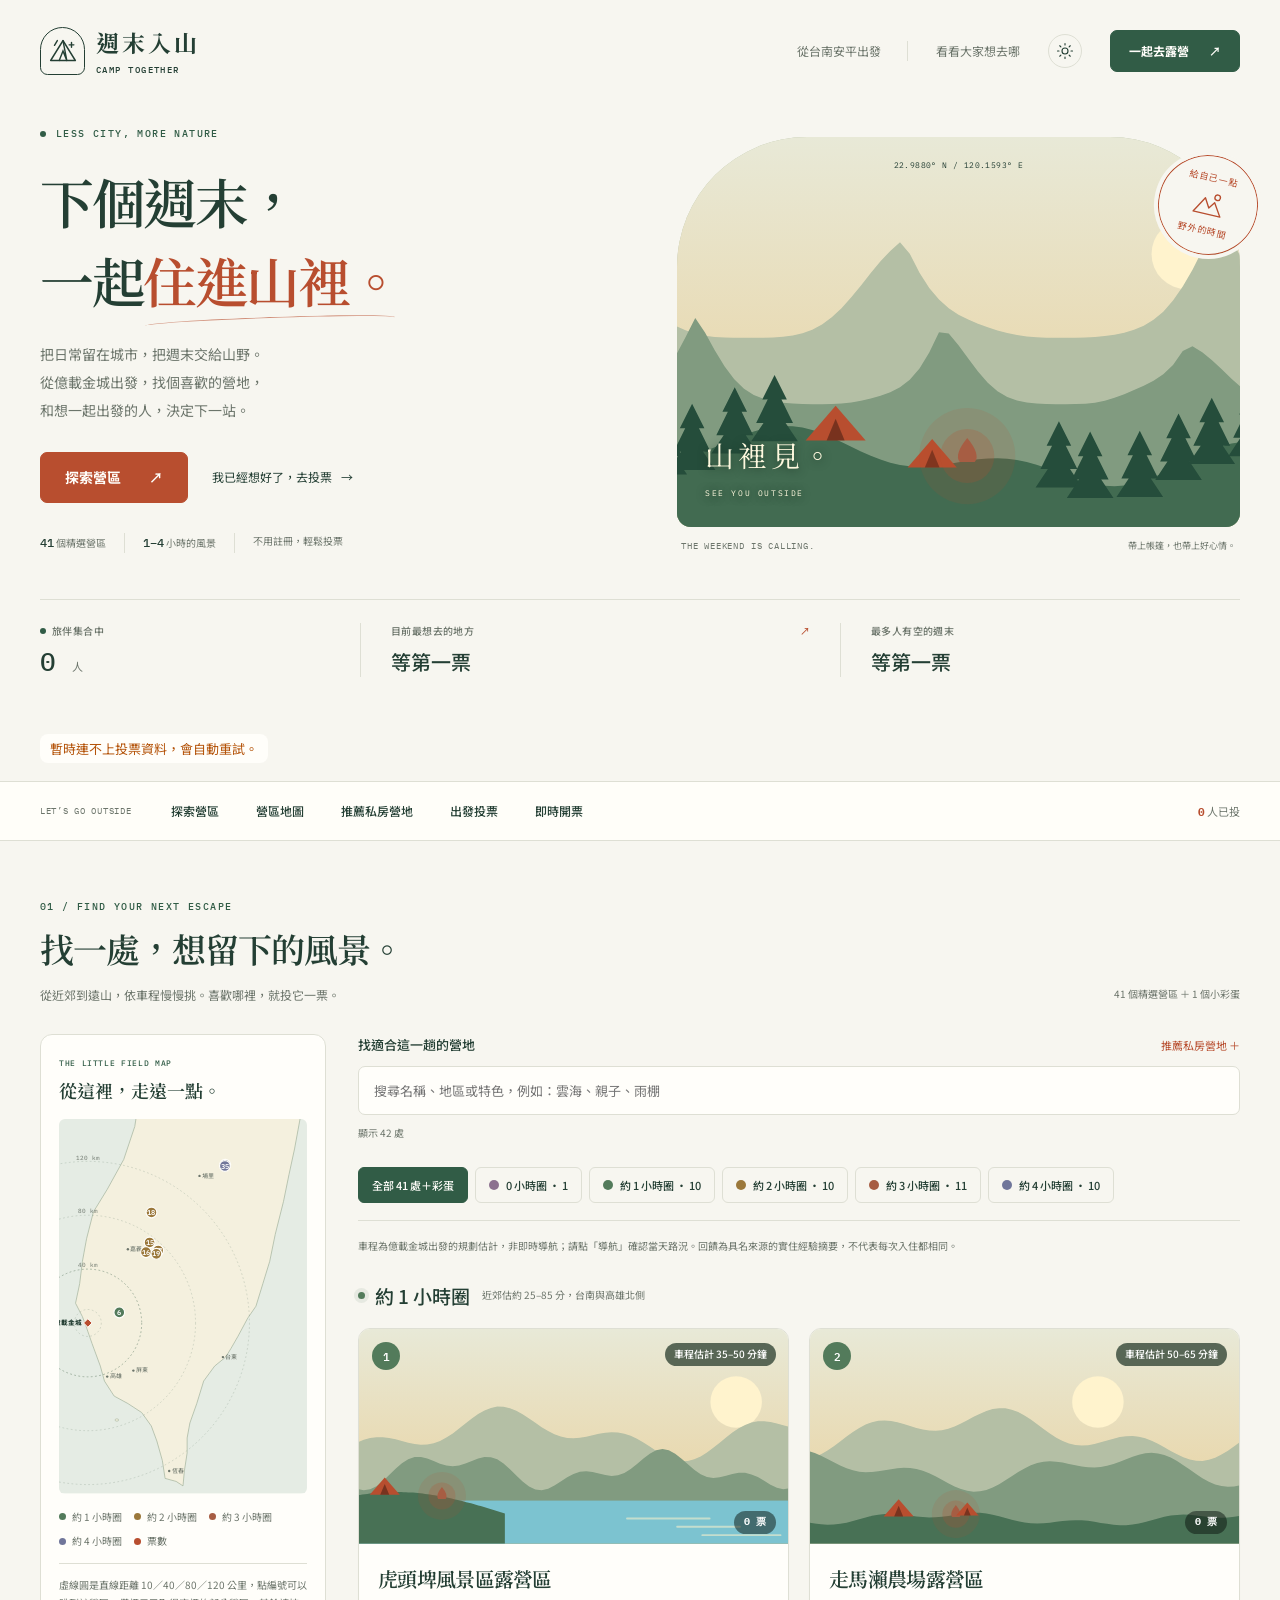
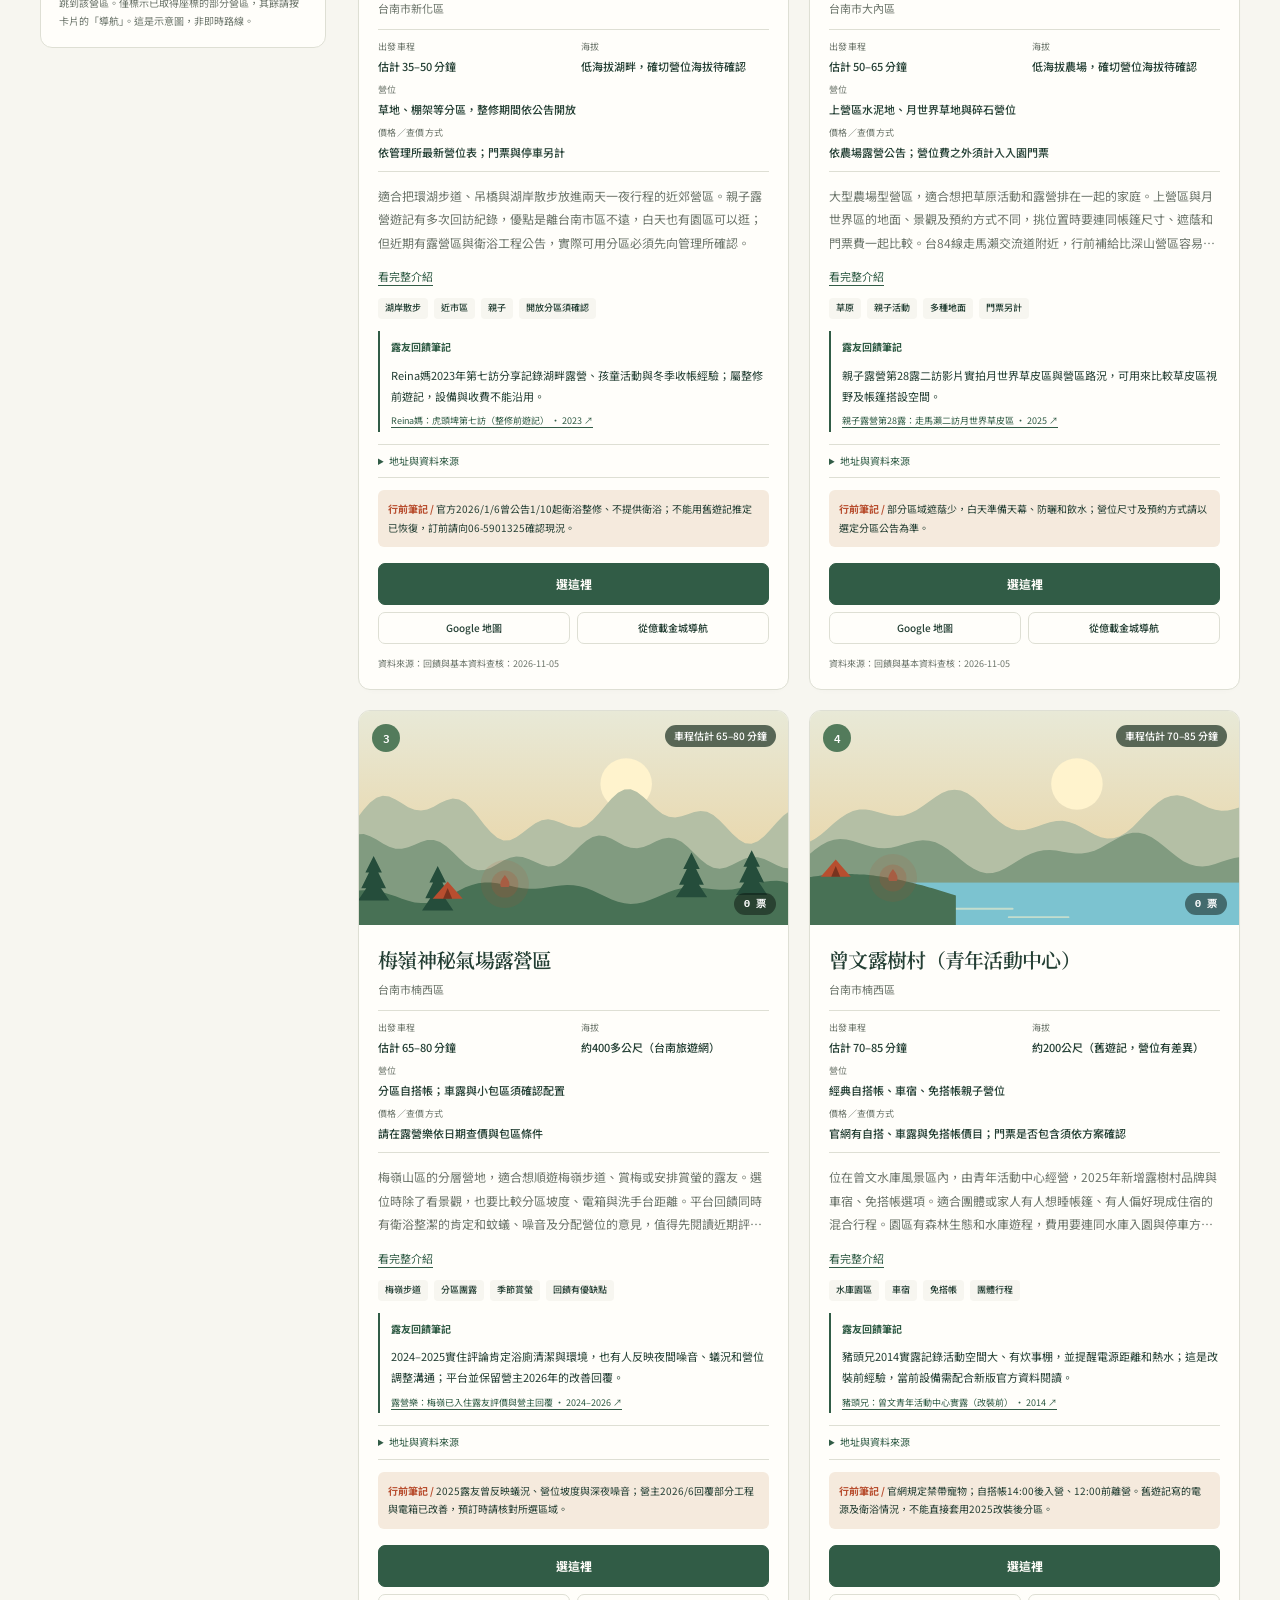
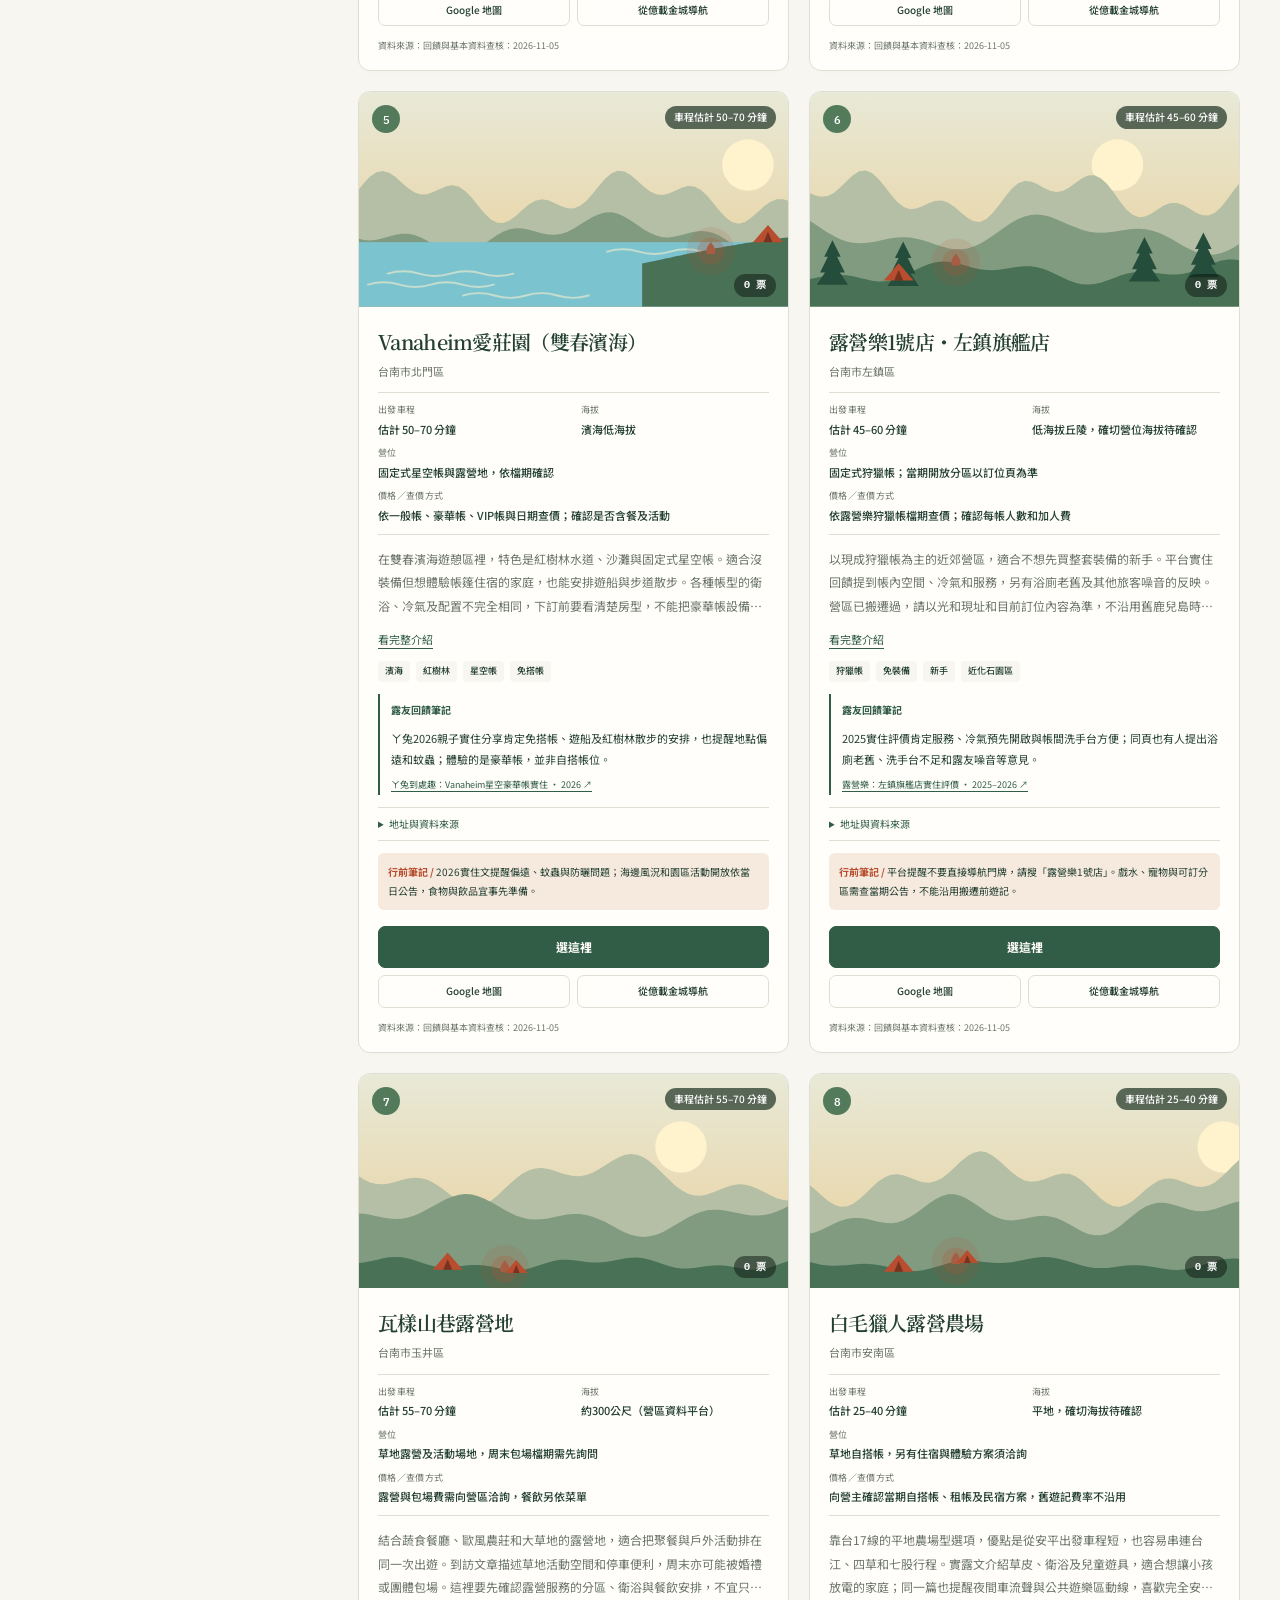
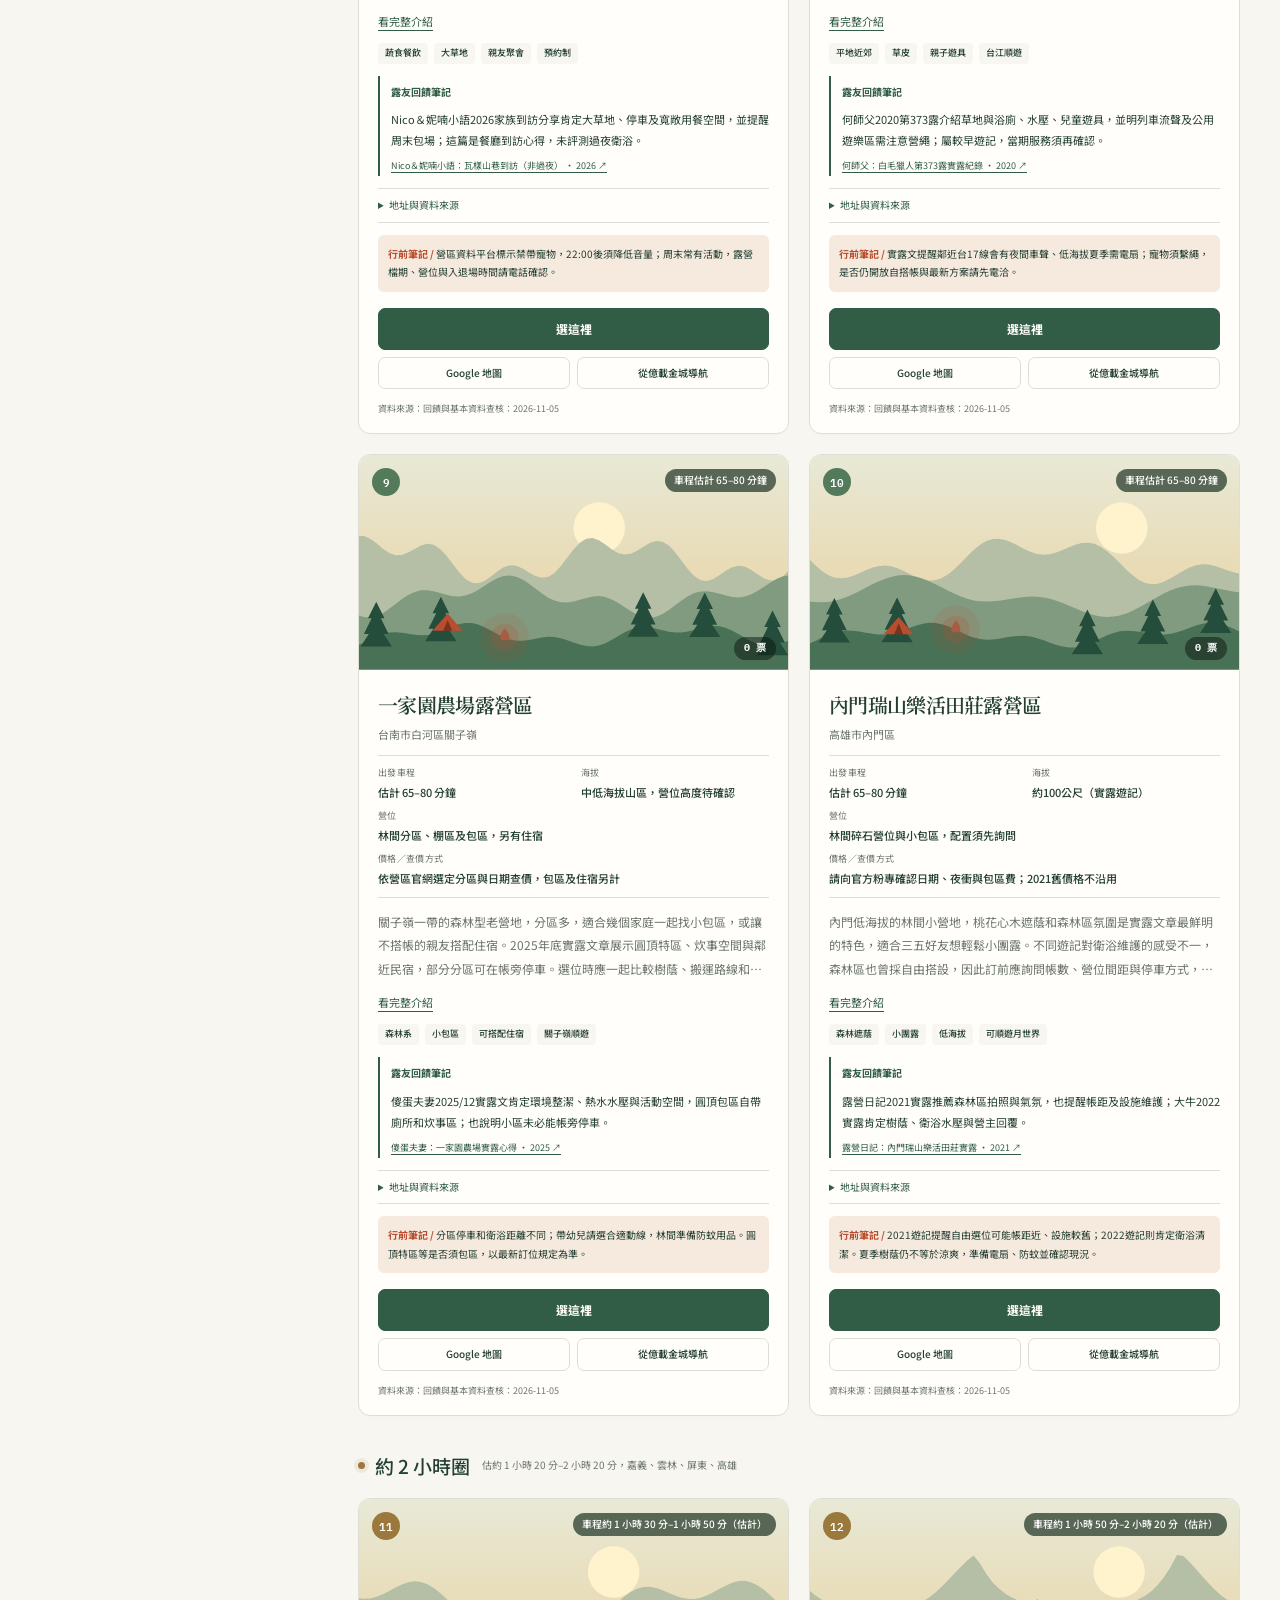
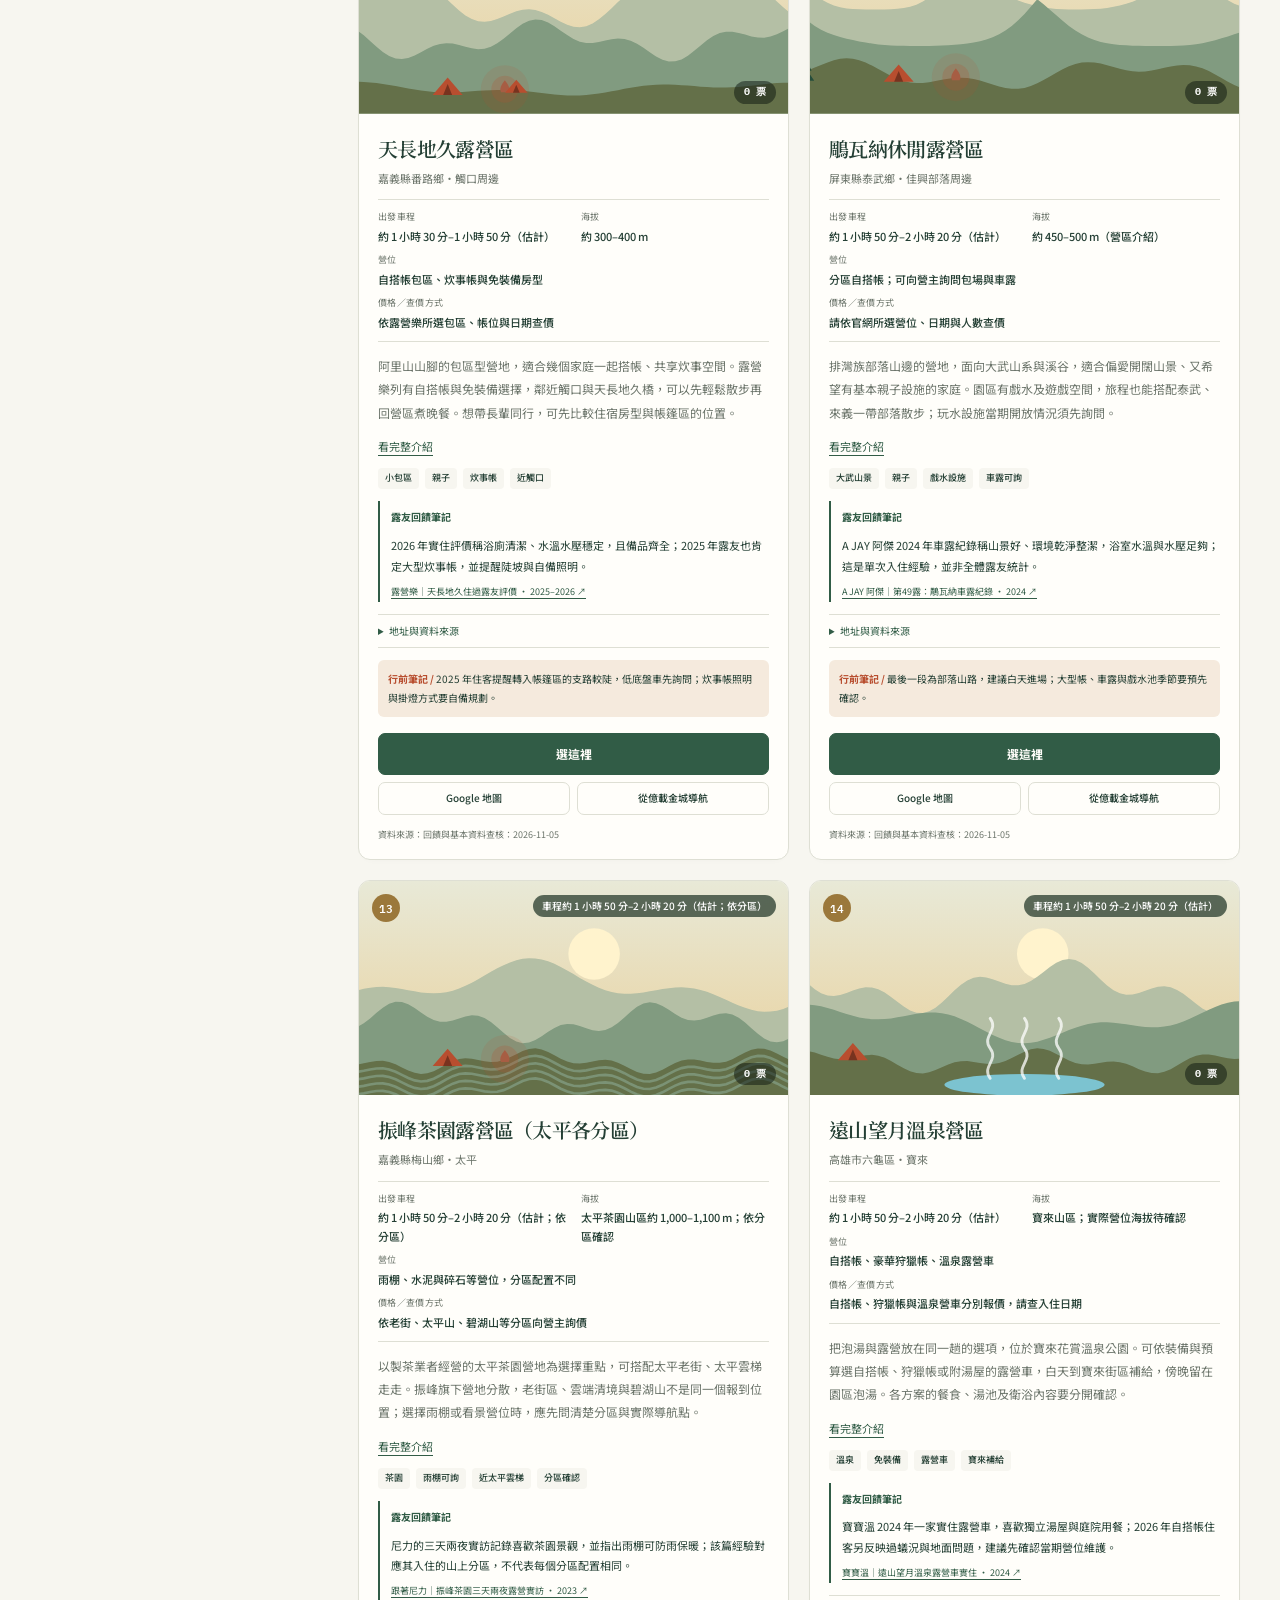
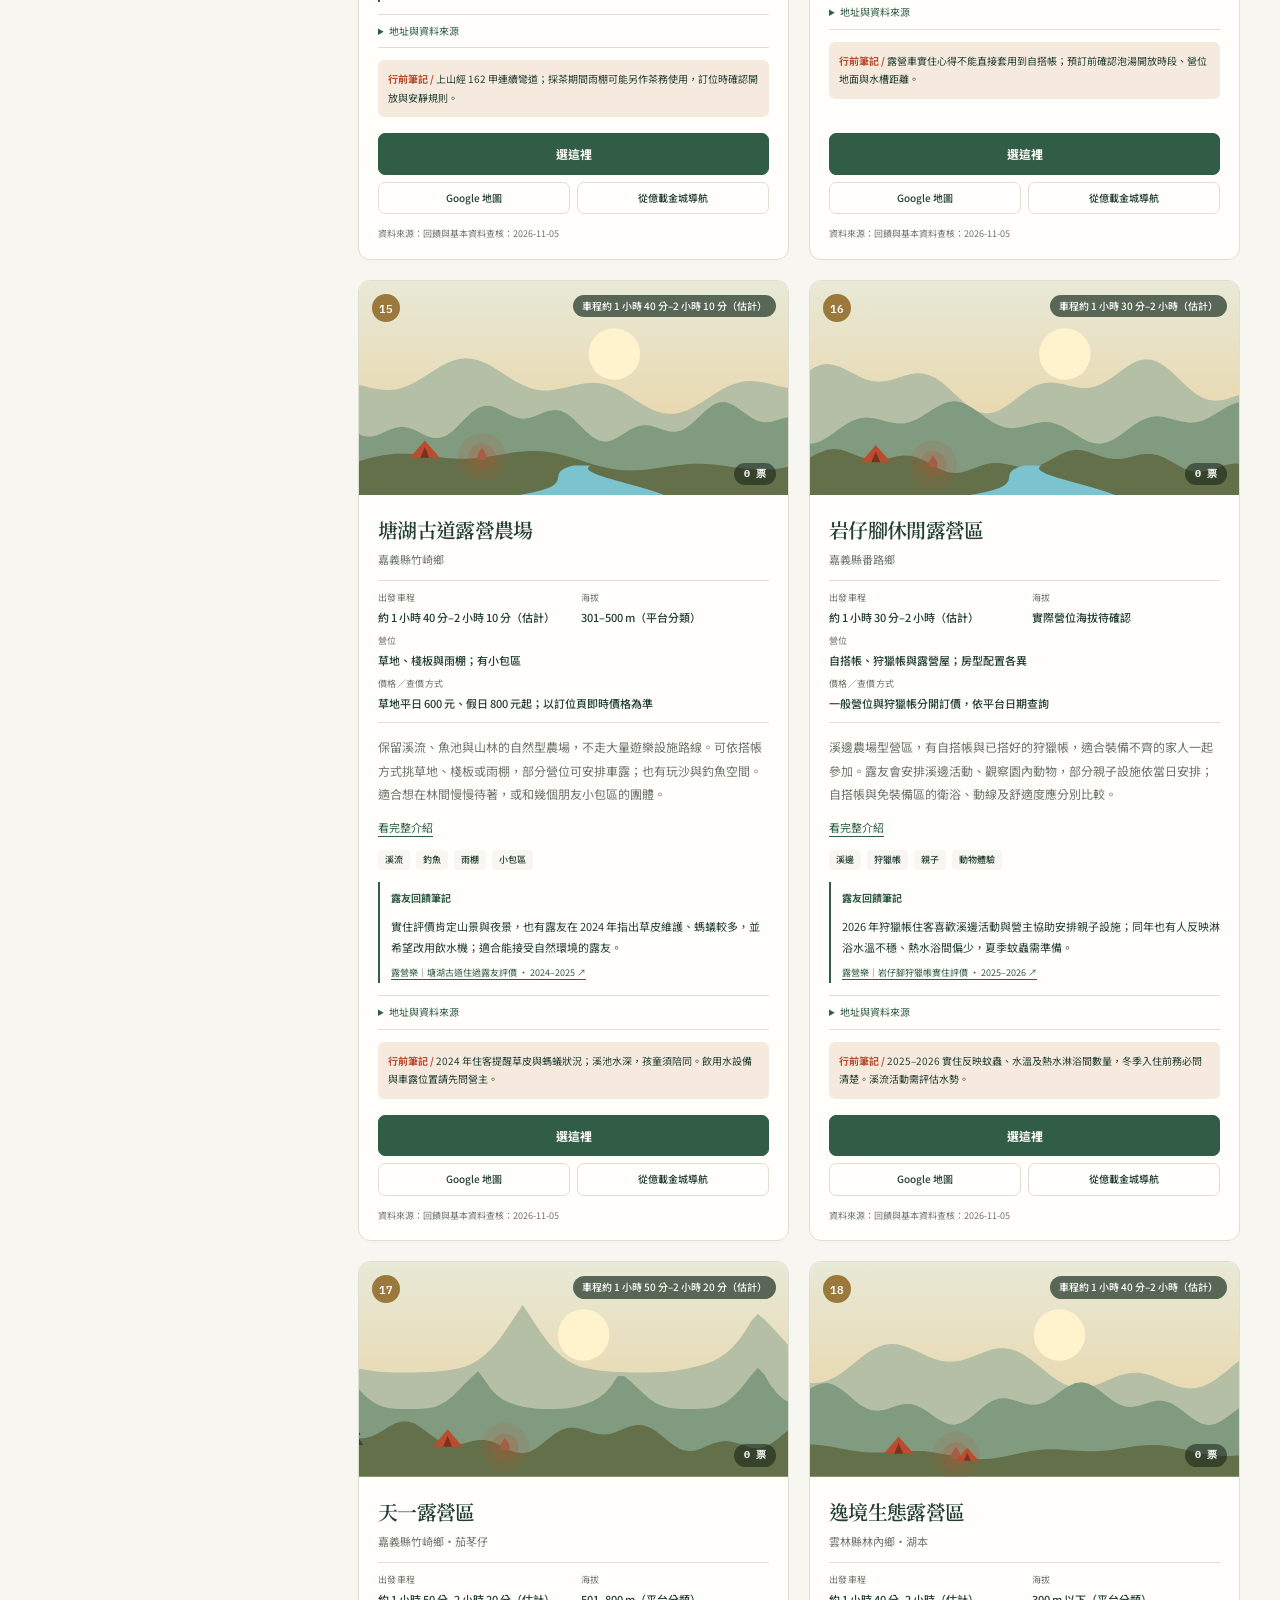
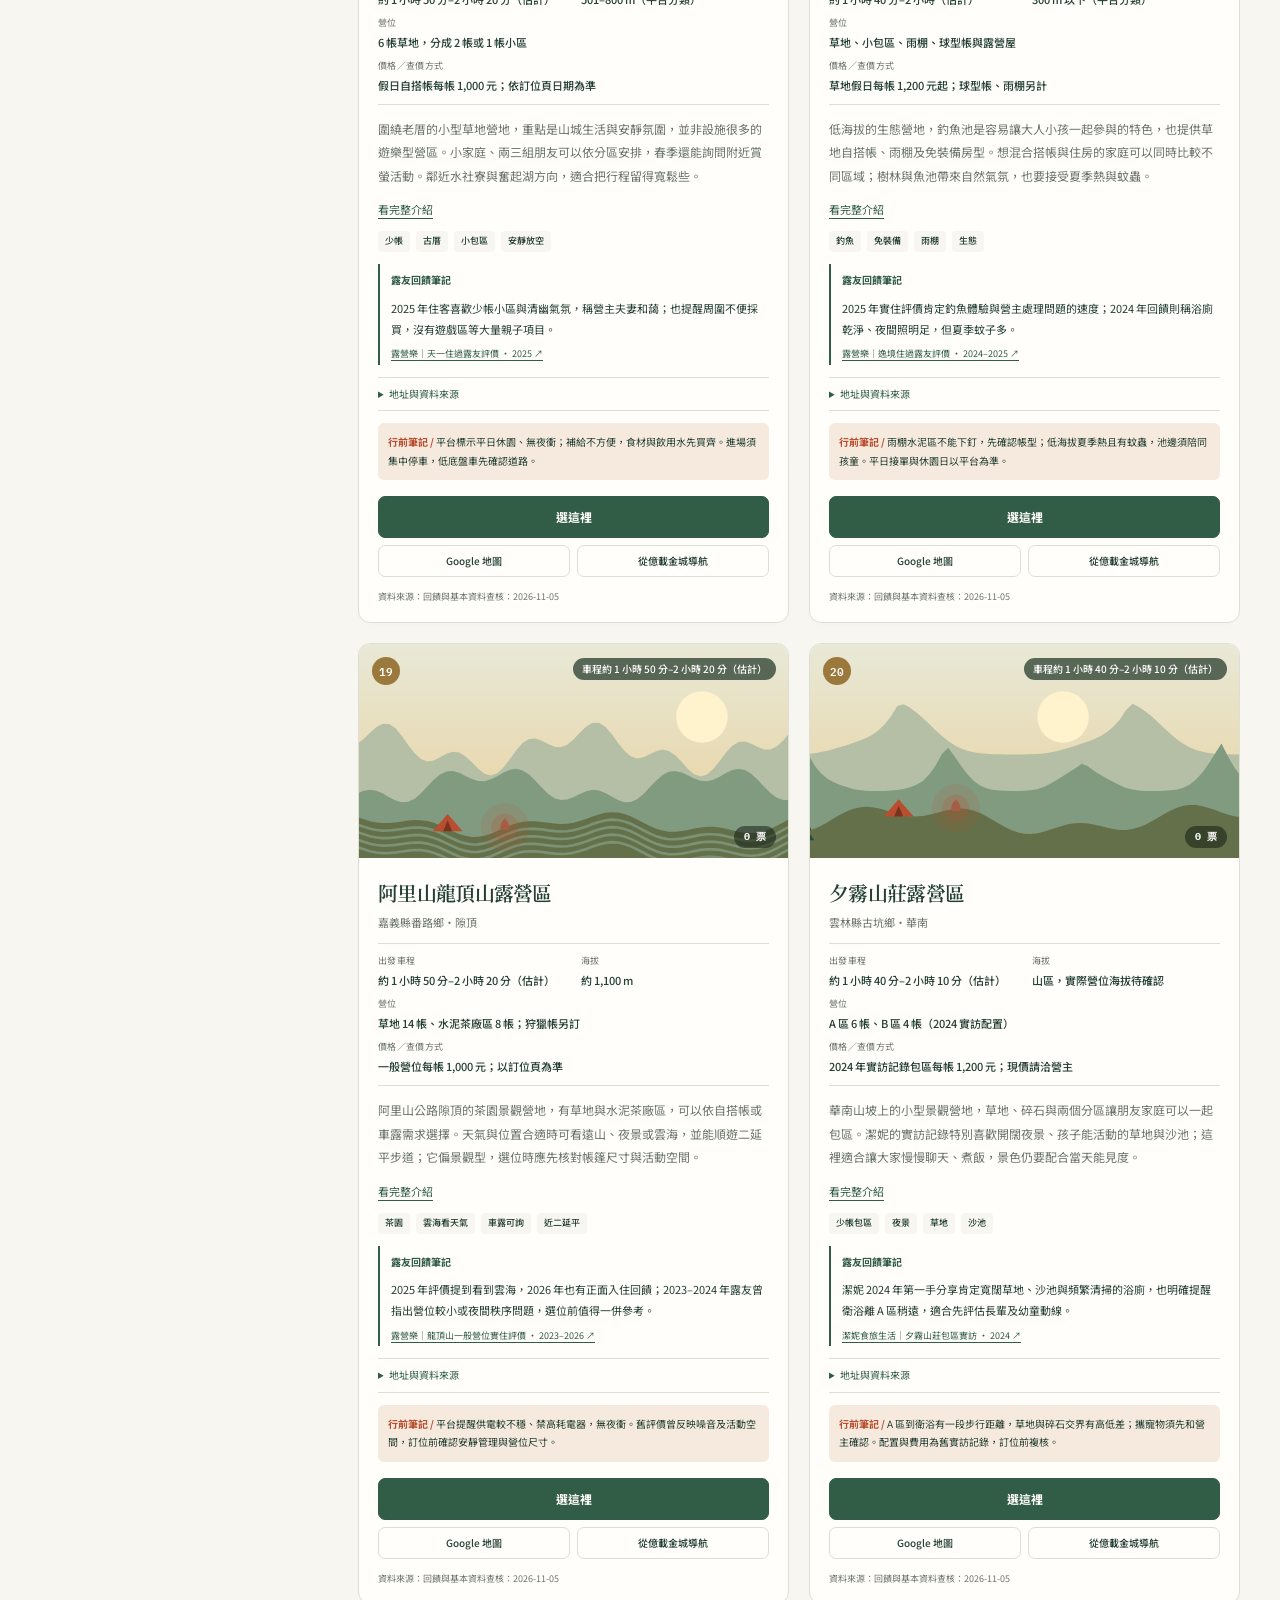
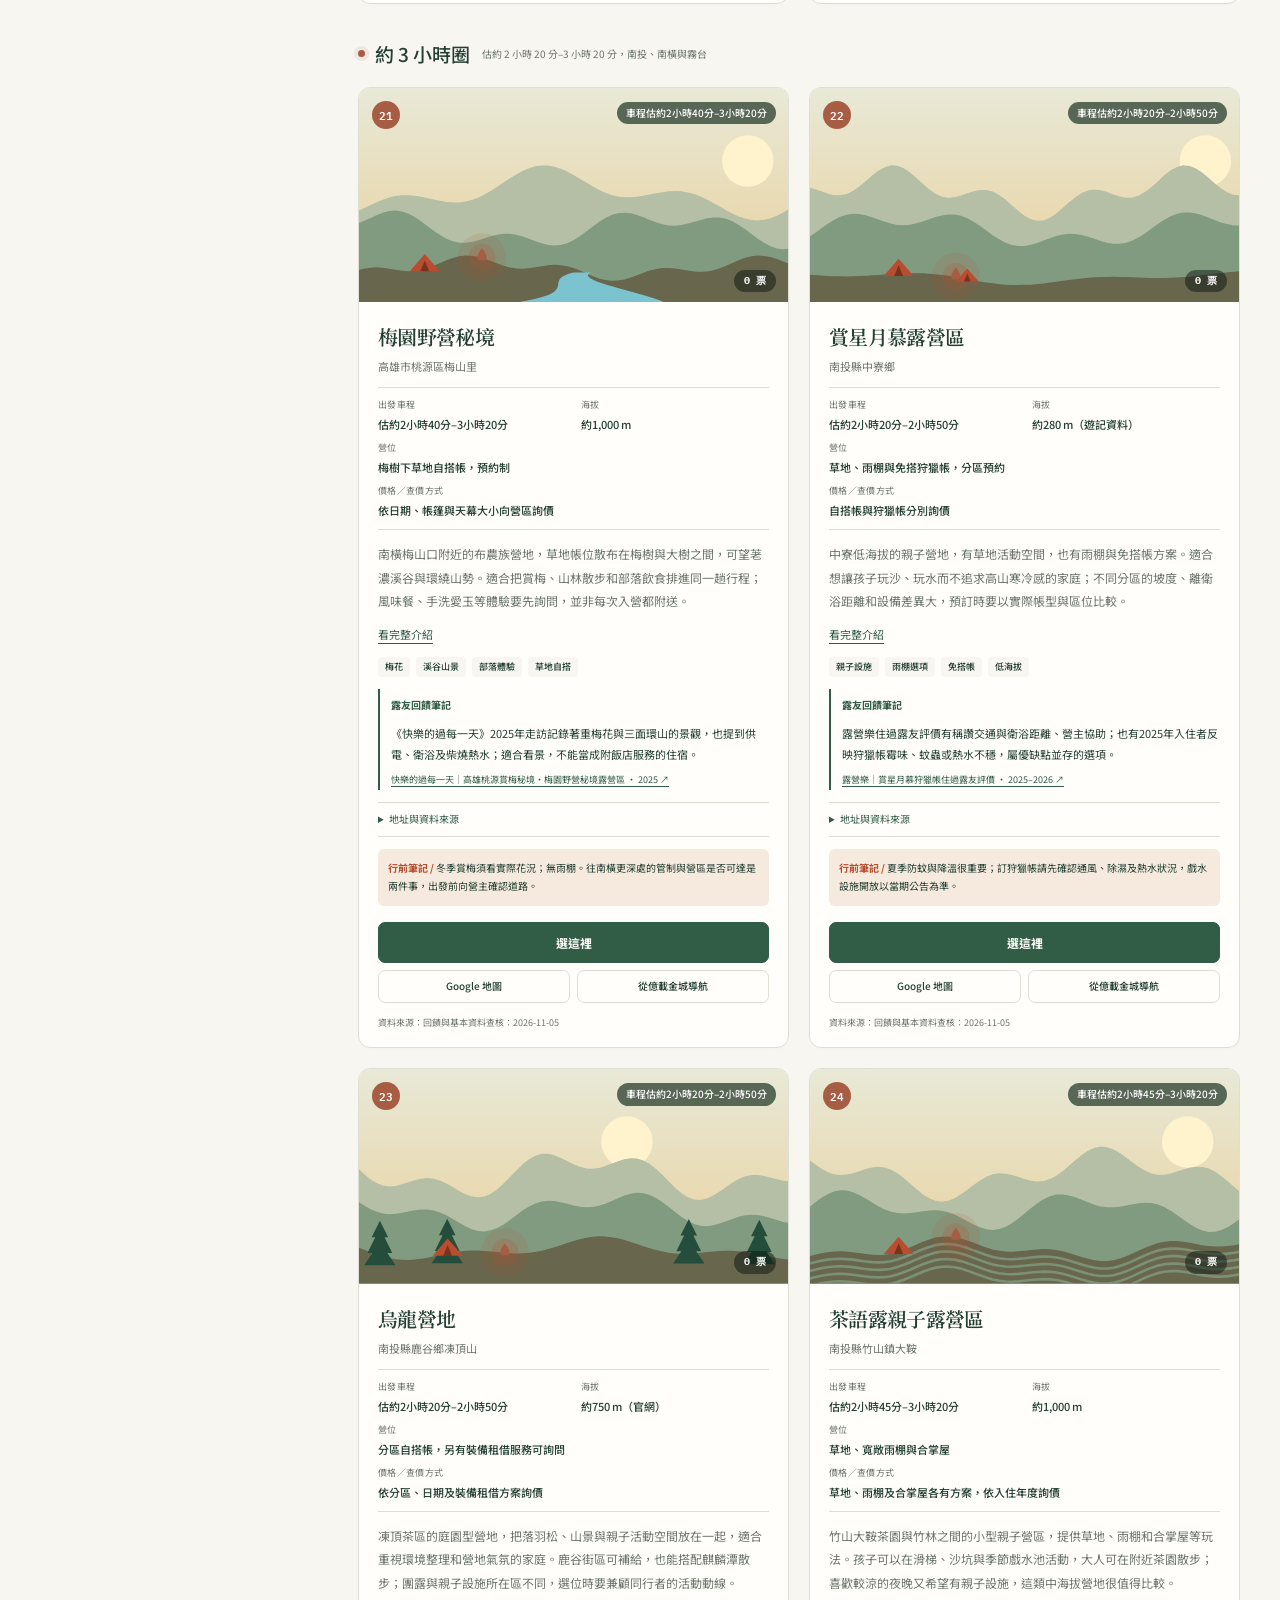
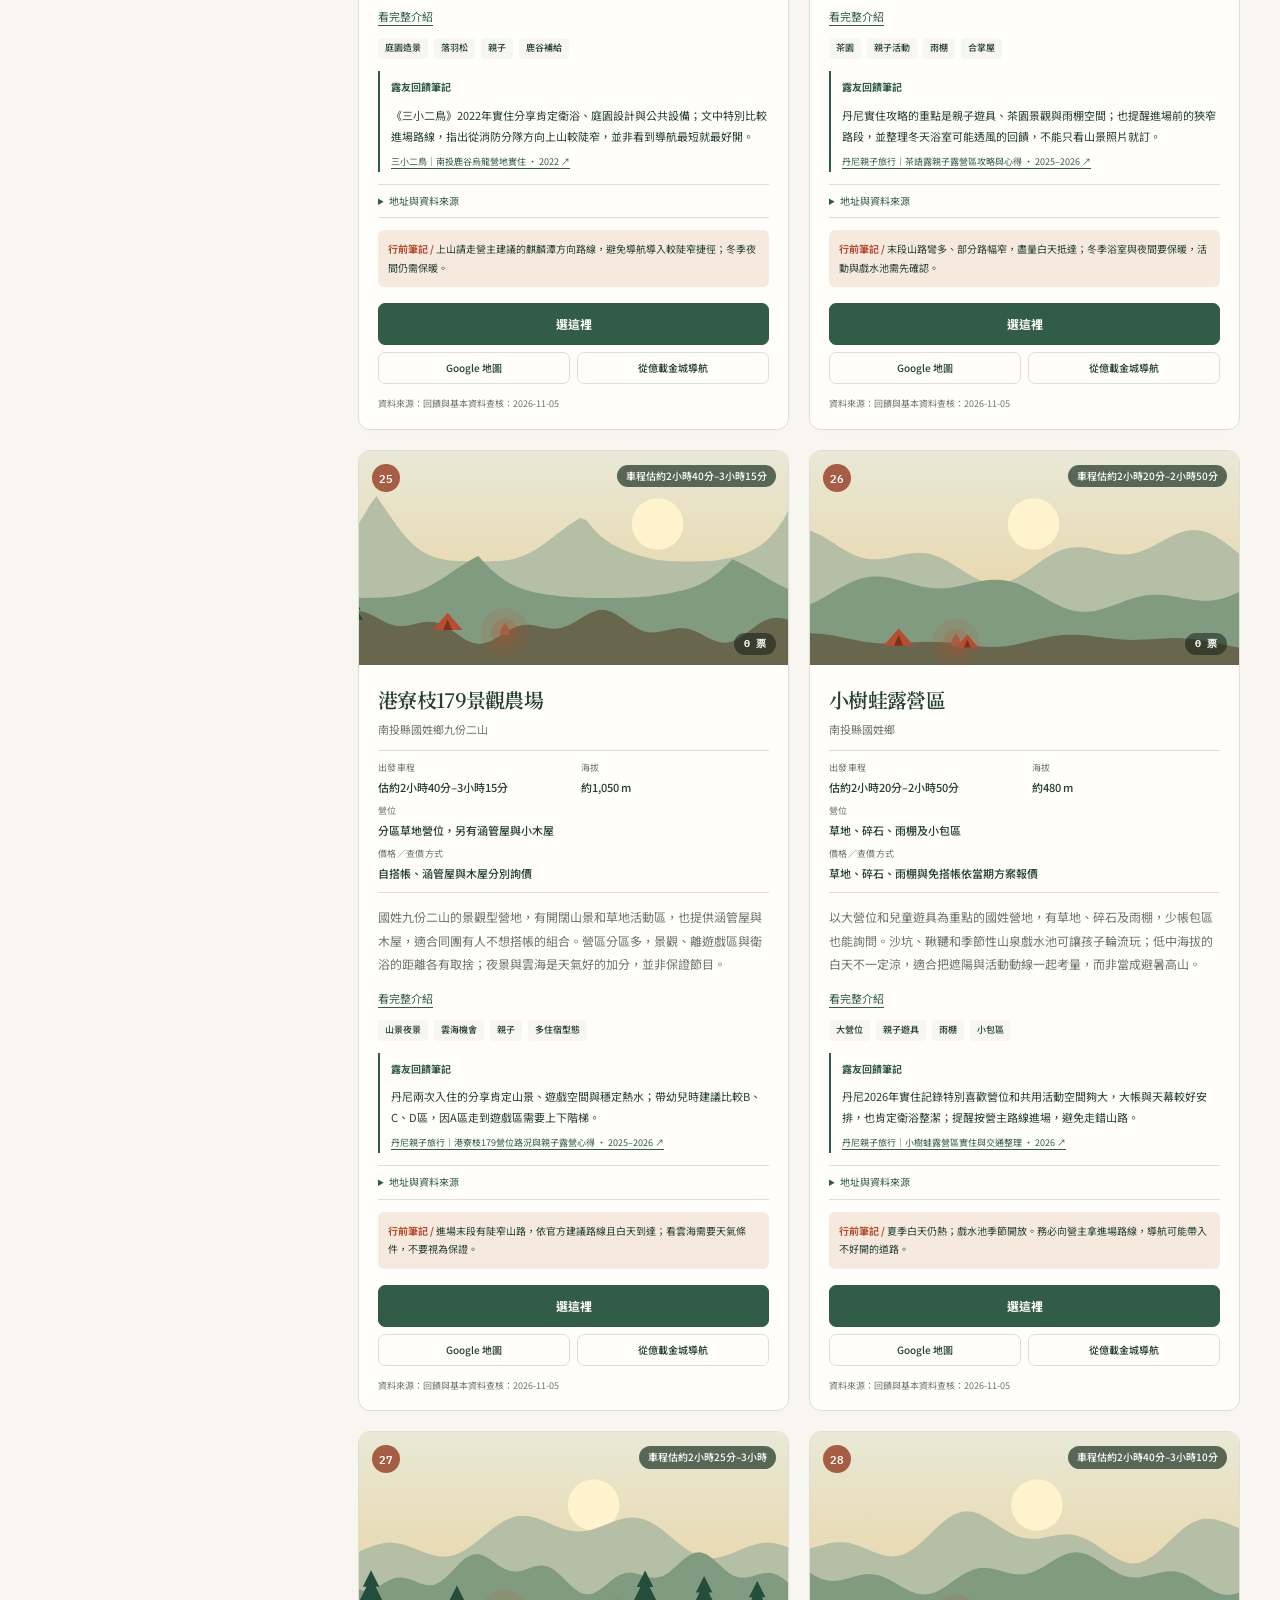
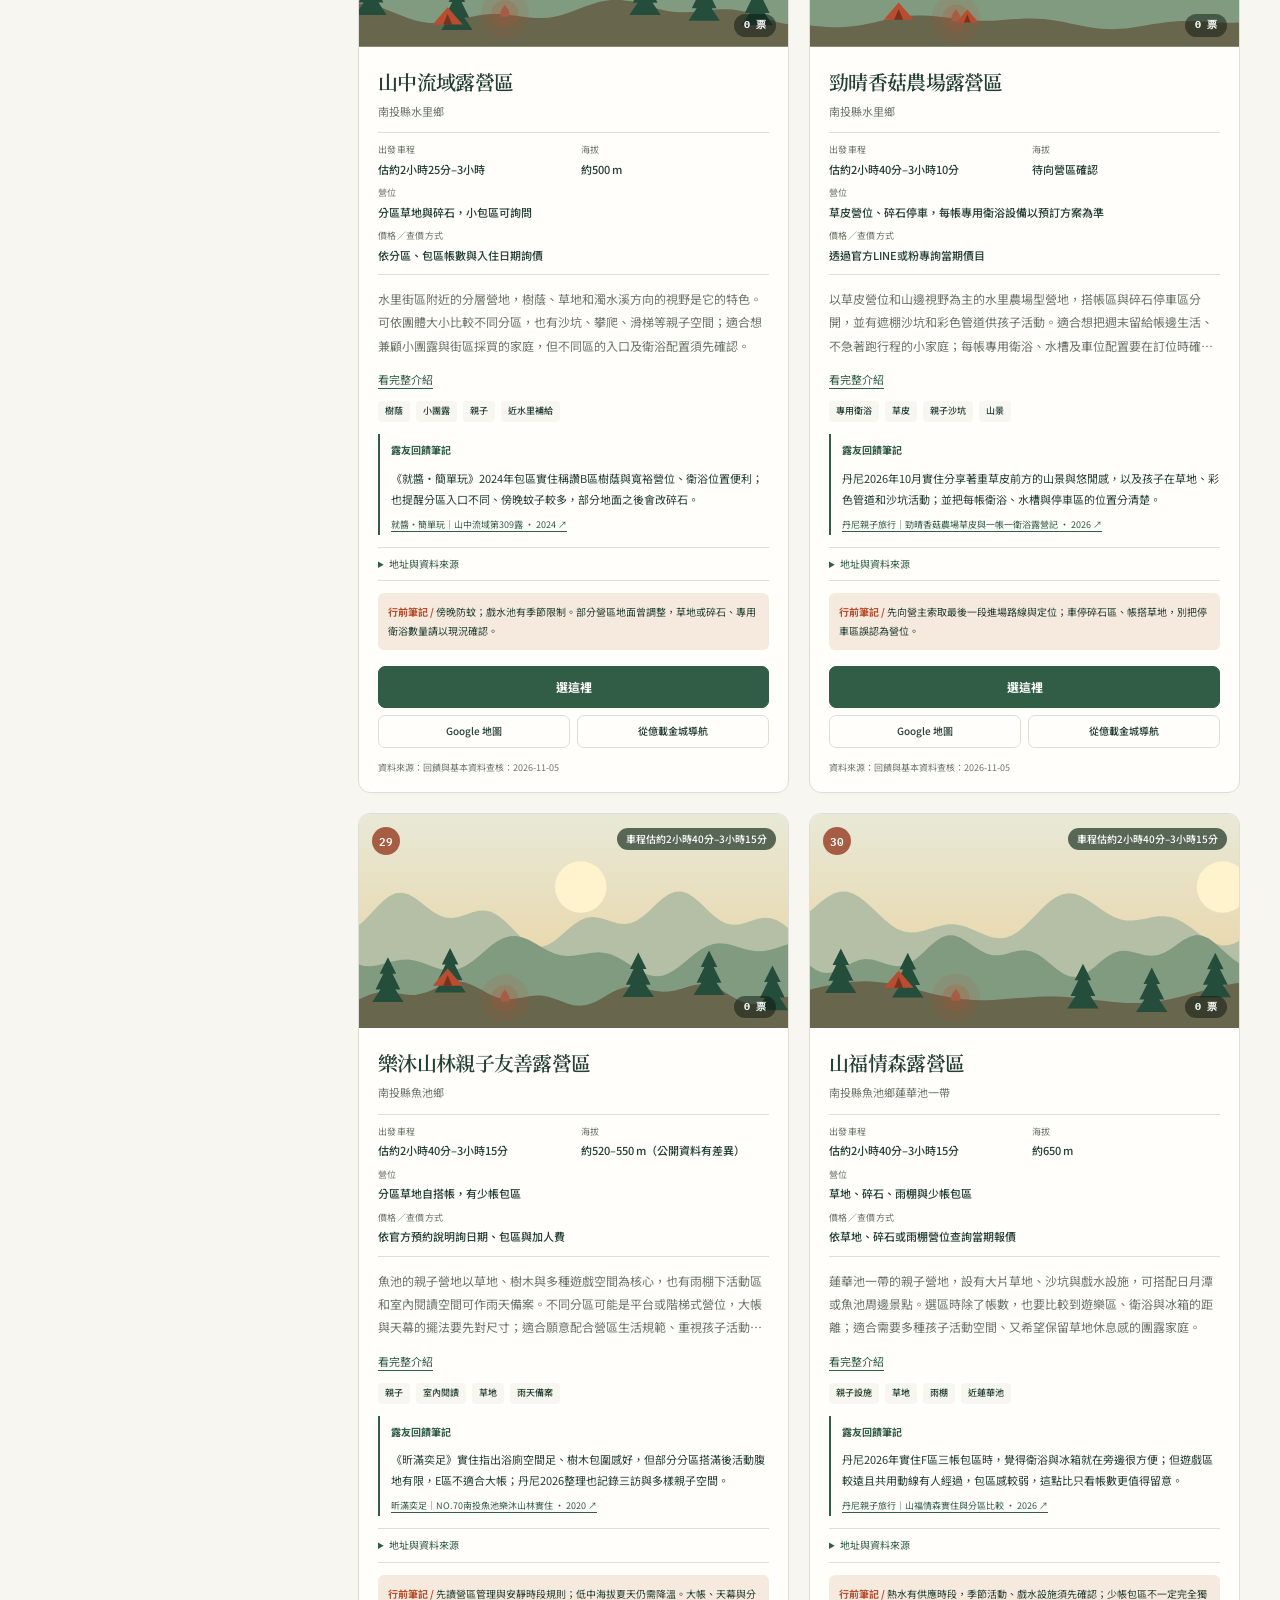
==== apps-script/Site.html @ f1eb48eb "Serve the camping site from Google Apps Script when Pages is unreachable" ====
<!doctype html>
<html lang="zh-Hant">
<head>
<base target="_blank">
<meta charset="utf-8">
<meta name="viewport" content="width=device-width, initial-scale=1, viewport-fit=cover">
<title>億載金城露營投票</title>
<meta name="description" content="以億載金城為中心、車程 1 到 4 小時的露營區介紹與投票，票最多的就是下一次露營的地點和週末。">
<meta property="og:title" content="億載金城露營投票：下一次露營去哪裡？">
<meta property="og:description" content="41 個營區介紹、地圖和即時開票，打開就能投票，不用註冊。">
<meta property="og:type" content="website">
<meta name="theme-color" content="#f7f6f0">
<script>
try { const theme = localStorage.getItem('campvote.theme'); if (theme === 'light' || theme === 'dark') document.documentElement.dataset.theme = theme; } catch (e) { /* Use the system preference when storage is unavailable. */ }
</script>
<link rel="preconnect" href="https://fonts.googleapis.com">
<link rel="preconnect" href="https://fonts.gstatic.com" crossorigin>
<link rel="stylesheet" href="https://fonts.googleapis.com/css2?family=Noto+Serif+TC:wght@500;600;700&display=swap">
<link rel="stylesheet" href="https://fonts.googleapis.com/css2?family=Noto+Sans+TC:wght@400;500;700;900&family=IBM+Plex+Mono:wght@500;600&display=swap">
<style>
/* Layout: sunset-ridge hero with live scoreboard → sticky tab nav → sticky map + illustrated campsite cards → forest-green vote band → podium results.
   Every campsite card carries a generated landscape banner (lake / meadow / tea terraces / sea …) tinted by its drive-time ring. */
:root{
  --bg:#EEF4EE; --surface:#FFFFFF; --ink:#12231B; --muted:#55695D; --line:#D3DFD5;
  --accent:#0E7A6B; --accent-ink:#FFFFFF; --flame:#EE5A1C; --flame-ink:#FFFFFF; --flame-soft:#FFE4D3;
  --sky1:#FFD37C; --sky2:#FF8C64; --sun:#FFF4CC; --star-op:0;
  --ridge3:#A9C9AE; --ridge2:#5F9E7C; --ridge1:#245E46; --pine:#1A4A37; --water:#7CC3D0; --steam:#FFFFFF;
  --forest:#123B2D; --forest-ink:#EAF6EF; --forest-muted:#A9C7B6;
  --sea:#CFE3E8; --land:#E3EBDD; --coast:#98B0A0; --ring:#6F8578;
  --t0:#6A55D8; --t1:#0FA196; --t2:#5FAE2E; --t3:#EE9B06; --t4:#D6417A;
  --ok:#1F8A50; --warn:#B45309;
  --f-display:"Huninn","Noto Sans TC","PingFang TC","Microsoft JhengHei",sans-serif;
  --f-body:"Noto Sans TC","PingFang TC","Microsoft JhengHei",system-ui,sans-serif;
  --f-mono:"IBM Plex Mono",ui-monospace,Consolas,monospace;
  --r:18px; --shadow:0 1px 2px rgb(0 0 0 / .05),0 10px 28px -14px rgb(0 0 0 / .22);
}
@media (prefers-color-scheme: dark){:root:not([data-theme="light"]){
  --bg:#0B1310; --surface:#14201A; --ink:#E5F0E8; --muted:#95AA9C; --line:#24352C;
  --accent:#3CC6AA; --accent-ink:#04120C; --flame:#FF7637; --flame-ink:#1A0A02; --flame-soft:#3A1E10;
  --sky1:#141B42; --sky2:#3B2D5E; --sun:#F3EFCF; --star-op:1;
  --ridge3:#2C3A55; --ridge2:#1C2C34; --ridge1:#12221B; --pine:#0B1913; --water:#244B60; --steam:#C8D6E2;
  --forest:#0A1D15; --forest-ink:#E5F0E8; --forest-muted:#93B1A0;
  --sea:#0D1B20; --land:#1B2620; --coast:#3C5247; --ring:#7F9488;
  --t0:#A898FF; --t1:#3FD0C2; --t2:#94D35A; --t3:#FFBE3D; --t4:#F27BA9;
  --ok:#62D195; --warn:#F5B65A; color-scheme:dark }}
:root[data-theme="dark"]{
  --bg:#0B1310; --surface:#14201A; --ink:#E5F0E8; --muted:#95AA9C; --line:#24352C;
  --accent:#3CC6AA; --accent-ink:#04120C; --flame:#FF7637; --flame-ink:#1A0A02; --flame-soft:#3A1E10;
  --sky1:#141B42; --sky2:#3B2D5E; --sun:#F3EFCF; --star-op:1;
  --ridge3:#2C3A55; --ridge2:#1C2C34; --ridge1:#12221B; --pine:#0B1913; --water:#244B60; --steam:#C8D6E2;
  --forest:#0A1D15; --forest-ink:#E5F0E8; --forest-muted:#93B1A0;
  --sea:#0D1B20; --land:#1B2620; --coast:#3C5247; --ring:#7F9488;
  --t0:#A898FF; --t1:#3FD0C2; --t2:#94D35A; --t3:#FFBE3D; --t4:#F27BA9;
  --ok:#62D195; --warn:#F5B65A; color-scheme:dark }

*{box-sizing:border-box}
body{margin:0}
[hidden]{display:none!important}
img{max-width:100%}
.card.editing{border-color:var(--accent)}
.ptitle{font-size:19px;margin:0}
html{scroll-behavior:smooth}
body{background:var(--bg);color:var(--ink);font-family:var(--f-body);font-size:15px;line-height:1.65}
body::before{content:"";position:fixed;inset:0 0 auto;height:env(safe-area-inset-top,0px);z-index:40;background:var(--surface)}
.wrap{max-width:1200px;margin:0 auto;padding-left:max(16px,env(safe-area-inset-left,0px));padding-right:max(16px,env(safe-area-inset-right,0px))}
h1,h2,h3{font-family:var(--f-display);text-wrap:balance;margin:0;line-height:1.2;font-weight:400}
a{color:var(--accent)}
button,input,select,textarea{font:inherit;color:inherit}
:focus-visible{outline:3px solid var(--flame);outline-offset:2px}
.mono{font-family:var(--f-mono);font-variant-numeric:tabular-nums}
section[id],article[id]{scroll-margin-top:70px}

/* ---------- hero ---------- */
.hero{position:relative;overflow:hidden;isolation:isolate}
.hero .scene{position:absolute;inset:0;width:100%;height:100%;z-index:-1}
.hero .wrap{padding-block:52px 40px;display:grid;gap:18px}
.kicker{display:inline-flex;align-self:start;justify-self:start;gap:8px;align-items:center;background:color-mix(in srgb,var(--surface) 75%,transparent);backdrop-filter:blur(6px);border-radius:999px;padding:4px 14px 4px 6px;font-size:13px;font-weight:500}
.kicker b{background:var(--flame);color:var(--flame-ink);border-radius:999px;padding:1px 10px;font-weight:700}
.hero h1{font-size:clamp(44px,9vw,96px);line-height:1.02;letter-spacing:.01em}
.hero h1 em{font-style:normal;color:var(--flame)}
.hero .lede{max-width:46ch;margin:0;font-size:16.5px;font-weight:500}
.cta{display:flex;flex-wrap:wrap;gap:10px}
.board{display:grid;grid-template-columns:repeat(3,minmax(0,1fr));gap:12px;margin-top:clamp(40px,10vw,120px)}
.stat{background:color-mix(in srgb,var(--surface) 88%,transparent);backdrop-filter:blur(8px);border-radius:var(--r);padding:14px 18px;box-shadow:var(--shadow);min-width:0}
.stat .k{font-size:12.5px;color:var(--muted);font-weight:500;letter-spacing:.04em}
.stat .v{font-family:var(--f-display);font-size:clamp(20px,2.6vw,28px);line-height:1.25;overflow-wrap:anywhere}
.stat .v small{font-family:var(--f-body);font-size:13px;color:var(--muted)}
.stat.lead{background:var(--flame);color:var(--flame-ink)}
.stat.lead .k,.stat.lead .v small{color:inherit;opacity:.85}
.loadnote{font-size:13px;color:var(--warn);background:var(--surface);border-radius:8px;padding:4px 10px;justify-self:start}

/* ---------- nav ---------- */
.nav{position:sticky;top:env(safe-area-inset-top,0px);z-index:30;background:color-mix(in srgb,var(--surface) 92%,transparent);backdrop-filter:blur(10px);border-bottom:1px solid var(--line)}
.nav .wrap{display:flex;align-items:center;gap:4px;padding-block:8px;overflow-x:auto;scrollbar-width:none}
.nav a{text-decoration:none;color:var(--ink);font-weight:500;padding:6px 12px;border-radius:999px;white-space:nowrap}
.nav a:hover{background:var(--bg)}
.nav .navcount{margin-left:auto;white-space:nowrap;font-size:13px;color:var(--muted)}
.nav .navcount b{color:var(--flame);font-family:var(--f-mono)}

/* ---------- buttons ---------- */
.btn{border:1.5px solid var(--line);background:var(--surface);border-radius:999px;padding:7px 15px;cursor:pointer;text-decoration:none;color:var(--ink);font-size:14px;font-weight:500;display:inline-flex;align-items:center;gap:6px;transition:transform .15s,border-color .15s}
.btn:hover{border-color:var(--ink);transform:translateY(-1px)}
.btn.primary{background:var(--accent);color:var(--accent-ink);border-color:var(--accent);font-weight:700}
.btn.hot{background:var(--flame);color:var(--flame-ink);border-color:var(--flame);font-weight:700}
.btn.big{padding:11px 22px;font-size:16px}
.btn:disabled{opacity:.5;cursor:not-allowed;transform:none}
.btn.pick{flex:1 1 100%;justify-content:center;padding:9px 15px;font-weight:700;border-color:var(--flame);color:var(--flame)}
.btn.pick[aria-pressed="true"]{background:var(--flame);color:var(--flame-ink)}

/* ---------- explore ---------- */
.explore{display:grid;grid-template-columns:minmax(0,370px) minmax(0,1fr);gap:28px;padding-block:32px}
.mapcol{position:sticky;top:64px;align-self:start}
.mapcard{background:var(--surface);border-radius:var(--r);padding:14px;box-shadow:var(--shadow)}
.mapcard h2{font-size:22px;margin:2px 4px 10px}
.mapcard svg{display:block;width:100%;height:auto;max-height:72vh;border-radius:12px}
.maplegend{display:flex;flex-wrap:wrap;gap:6px 14px;font-size:12px;color:var(--muted);margin-top:10px}
.maplegend span{display:inline-flex;align-items:center;gap:6px}
.dot{width:10px;height:10px;border-radius:50%;display:inline-block;flex:none}
.mapnote{font-size:12px;color:var(--muted);margin:6px 0 0}
.pin-g{cursor:pointer}
.pin-g circle.p{stroke:var(--surface);stroke-width:2;transition:r .15s}
.pin-g text{font-family:var(--f-mono);font-size:11px;font-weight:600;fill:#fff;text-anchor:middle;dominant-baseline:central;pointer-events:none}
.pin-g.dim{opacity:.2}
.pin-g.hot circle.p{stroke:var(--ink);stroke-width:3}
.pin-g .badge{fill:var(--flame)}
.pin-g .badge-t{fill:#fff;font-size:10px}

.listcol{min-width:0;display:grid;gap:30px;align-content:start}
.filters{display:flex;flex-wrap:wrap;gap:8px}
.chip{border:1.5px solid var(--line);background:var(--surface);border-radius:999px;padding:6px 14px;cursor:pointer;font-size:14px;font-weight:500;display:inline-flex;gap:7px;align-items:center}
.chip[aria-pressed="true"]{background:var(--ink);color:var(--bg);border-color:var(--ink)}
.tier{display:grid;gap:14px}
.tier-h{display:flex;align-items:center;gap:12px;flex-wrap:wrap}
.tier-h .ring{font-family:var(--f-display);font-size:28px;display:flex;align-items:center;gap:10px}
.tier-h .ring i{width:16px;height:16px;border-radius:50%;box-shadow:0 0 0 5px color-mix(in srgb,currentColor 18%,transparent)}
.tier-h .sub{font-size:13.5px;color:var(--muted)}
.cards{display:grid;grid-template-columns:repeat(auto-fill,minmax(min(100%,300px),1fr));gap:18px}

.card{background:var(--surface);border-radius:var(--r);overflow:hidden;box-shadow:var(--shadow);display:flex;flex-direction:column;border:2px solid transparent;transition:border-color .2s,transform .2s}
.card.hot{border-color:var(--ink);transform:translateY(-2px)}
.card.picked{border-color:var(--flame)}
.banner{position:relative;aspect-ratio:16/6;max-width:100%;overflow:hidden}
.banner svg{display:block;width:100%;height:100%}
.num{position:absolute;left:12px;top:12px;width:36px;height:36px;border-radius:50%;color:#fff;display:grid;place-items:center;font-family:var(--f-mono);font-weight:600;font-size:15px;box-shadow:0 0 0 3px rgb(255 255 255 / .8)}
.num.p{background:#1D2A24;font-family:var(--f-display);font-size:16px}
.drive{position:absolute;right:12px;top:12px;background:rgb(10 20 15 / .55);color:#fff;border-radius:999px;padding:3px 11px;font-size:12.5px;font-weight:500;backdrop-filter:blur(4px)}
.vc{position:absolute;right:12px;bottom:10px;background:var(--flame);color:#fff;border-radius:999px;padding:2px 12px;font-weight:700;font-size:13px;font-family:var(--f-mono)}
.vc[data-zero="1"]{background:rgb(10 20 15 / .5)}
.card .body{padding:14px 18px 18px;display:flex;flex-direction:column;gap:10px;flex:1;min-width:0}
.card h3{font-size:22px}
.place{font-size:13px;color:var(--muted);margin-top:-6px}
.facts{display:grid;grid-template-columns:repeat(2,minmax(0,1fr));gap:6px 12px;font-size:13px;margin:0;padding:10px 12px;background:var(--bg);border-radius:12px}
.facts div{min-width:0}
.facts dt{color:var(--muted);font-size:11.5px;letter-spacing:.04em}
.facts dd{margin:0;font-weight:500;overflow-wrap:anywhere;font-variant-numeric:tabular-nums}
.facts .wide{grid-column:1 / -1}
.intro{margin:0;font-size:14.5px}
.tags{display:flex;flex-wrap:wrap;gap:6px}
.tag{font-size:12px;border-radius:999px;padding:2px 10px;background:color-mix(in srgb,var(--tc,var(--accent)) 14%,transparent);color:var(--ink);font-weight:500}
.tag.legal{background:color-mix(in srgb,var(--ok) 18%,transparent);color:var(--ok);font-weight:700}
.season{font-size:13px;margin:0;padding:8px 12px;border-radius:10px;background:var(--flame-soft);color:var(--ink)}
.season::before{content:"出發前注意　";font-weight:700;color:var(--warn)}
.actions{display:flex;flex-wrap:wrap;gap:8px;align-items:center;margin-top:auto;padding-top:4px}
.actions .btn:not(.pick){font-size:13px;padding:6px 12px}
.src{font-size:11.5px;color:var(--muted);margin:0}
.by{font-size:13px;color:var(--muted);margin-top:-6px}

/* proposals */
.propose{background:var(--surface);border:2px dashed var(--line);border-radius:var(--r);padding:16px 20px}
.propose summary{cursor:pointer;font-family:var(--f-display);font-size:20px;list-style:none;display:flex;align-items:center;gap:10px}
.propose summary::-webkit-details-marker{display:none}
.propose summary::before{content:"+";display:grid;place-items:center;width:30px;height:30px;border-radius:50%;background:var(--flame);color:var(--flame-ink);font-family:var(--f-mono);font-weight:600;flex:none}
.propose[open] summary::before{content:"−"}
.propose form{display:grid;gap:12px;margin-top:14px}
.propose .row{display:grid;gap:4px}
.propose label{font-size:14px;font-weight:500}
.hint{font-size:12.5px;color:var(--muted);margin:0}
input[type=text],input[type=url],textarea,select{background:var(--surface);border:1.5px solid var(--line);border-radius:12px;padding:9px 12px;max-width:100%;color:var(--ink)}
.propose input,.propose textarea{width:100%;background:var(--bg)}
.status{min-height:1.6em;font-size:14px;color:var(--muted)}
.status.ok{color:var(--ok)} .status.err{color:var(--warn)}
.empty{color:var(--muted);font-size:14px;margin:0}

/* ---------- vote band ---------- */
.band{background:var(--forest);color:var(--forest-ink);position:relative;overflow:hidden}
.band::before{content:"";position:absolute;inset:0;background:repeating-radial-gradient(circle at 100% 0%,transparent 0 46px,rgb(255 255 255 / .05) 46px 47px);pointer-events:none}
.band .wrap{position:relative;padding-block:48px}
.vote{display:grid;gap:22px;max-width:860px}
.vote h2{font-size:clamp(32px,5vw,46px)}
.vote .sub{color:var(--forest-muted);margin:-10px 0 0}
.step{display:grid;gap:10px;background:rgb(255 255 255 / .06);border:1px solid rgb(255 255 255 / .12);border-radius:var(--r);padding:16px 18px}
.step .h{font-weight:700;font-size:16px;display:flex;align-items:center;gap:10px}
.step .h .n{display:grid;place-items:center;width:28px;height:28px;border-radius:50%;background:var(--flame);color:var(--flame-ink);font-family:var(--f-mono);font-size:14px;flex:none}
.step select,.step input[type=text]{width:100%;background:var(--surface);color:var(--ink);border-color:transparent}
.dates{display:grid;grid-template-columns:repeat(auto-fill,minmax(118px,1fr));gap:10px}
.dateopt{position:relative;display:grid;gap:0;justify-items:start;border:1.5px solid rgb(255 255 255 / .2);border-radius:14px;padding:10px 12px;cursor:pointer;background:rgb(255 255 255 / .04);transition:background .15s,border-color .15s}
.dateopt input{position:absolute;opacity:0;pointer-events:none}
.dateopt .m{font-size:12px;color:var(--forest-muted)}
.dateopt .d{font-family:var(--f-display);font-size:24px;line-height:1.15;font-variant-numeric:tabular-nums}
.dateopt .w{font-size:12px;color:var(--forest-muted)}
.dateopt .hn{position:absolute;right:8px;top:8px;font-size:10.5px;background:var(--t3);color:#1A1200;border-radius:999px;padding:0 7px;font-weight:700}
.dateopt.on{background:var(--flame);border-color:var(--flame);color:#fff}
.dateopt.on .m,.dateopt.on .w{color:rgb(255 255 255 / .85)}
.dateopt:has(input:focus-visible){outline:3px solid var(--t3);outline-offset:2px}
.notice{border:1.5px dashed var(--t3);border-radius:14px;padding:12px 14px;font-size:14px}
.notice b{color:var(--t3)}
.band .status{color:var(--forest-muted)}
.band .status.ok{color:#7FE0A8} .band .status.err{color:#FFC27A}
.band .btn:not(.primary):not(.hot){background:transparent;color:var(--forest-ink);border-color:rgb(255 255 255 / .3)}

/* ---------- results ---------- */
.results{display:grid;gap:20px;padding-block:48px}
.results > h2{font-size:clamp(32px,5vw,46px)}
.podium{display:grid;grid-template-columns:minmax(0,1.3fr) minmax(0,1fr);gap:18px}
.leadcard{border-radius:var(--r);overflow:hidden;position:relative;min-height:220px;display:flex;align-items:flex-end;box-shadow:var(--shadow);isolation:isolate;background:var(--surface)}
.leadcard svg{position:absolute;inset:0;width:100%;height:100%;z-index:-1}
.leadcard .in{padding:18px 20px;margin:14px;background:color-mix(in srgb,var(--surface) 90%,transparent);backdrop-filter:blur(8px);border-radius:14px;display:grid;gap:2px;max-width:calc(100% - 28px)}
.leadcard .k{font-size:12.5px;color:var(--flame);font-weight:700;letter-spacing:.06em}
.leadcard .name{font-family:var(--f-display);font-size:clamp(24px,3.4vw,34px);line-height:1.2;overflow-wrap:anywhere}
.leadcard .meta{font-size:14px;color:var(--muted)}
.panel{background:var(--surface);border-radius:var(--r);padding:18px 20px;min-width:0;box-shadow:var(--shadow)}
.panel h3{font-size:21px;margin-bottom:12px}
.bars{display:grid;gap:11px}
.bar{display:grid;grid-template-columns:minmax(0,1fr) auto;gap:3px 10px;font-size:14px}
.bar .lab{overflow-wrap:anywhere}
.bar .cnt{font-family:var(--f-mono);font-weight:600}
.bar .track{grid-column:1 / -1;height:10px;border-radius:5px;background:var(--bg);overflow:hidden}
.bar .fill{height:100%;border-radius:5px;transition:width .4s}
.bar.lead .lab{font-weight:700}
.heat{display:grid;grid-template-columns:repeat(auto-fill,minmax(96px,1fr));gap:8px}
.heat .cell{border-radius:12px;padding:8px 10px;background:color-mix(in srgb,var(--flame) var(--h,0%),var(--bg));display:grid;gap:0}
.heat .cell .d{font-weight:700;font-variant-numeric:tabular-nums;font-size:14px}
.heat .cell .c{font-family:var(--f-mono);font-size:20px;font-weight:600}
.heat .cell .c small{font-family:var(--f-body);font-size:11.5px;font-weight:400}
.heat .cell.lead{outline:2.5px solid var(--flame);outline-offset:1px}
.voters{display:flex;flex-wrap:wrap;gap:8px;margin:0;padding:0;list-style:none}
.voter{display:flex;align-items:center;gap:8px;border-radius:999px;padding:3px 14px 3px 3px;font-size:13.5px;background:var(--bg);max-width:100%}
.voter img,.voter .av{width:28px;height:28px;border-radius:50%;flex:none}
.voter .vs{color:var(--muted)}
.foot{font-size:12px;color:var(--muted);padding-block:10px 60px}

/* floating go-to-vote bar */
.gobar{position:fixed;left:50%;transform:translateX(-50%);bottom:calc(14px + env(safe-area-inset-bottom,0px));z-index:35;background:var(--ink);color:var(--bg);
  border-radius:999px;padding:10px 12px 10px 18px;display:flex;gap:12px;align-items:center;font-size:14px;box-shadow:0 10px 30px -8px rgb(0 0 0 / .45);max-width:calc(100% - 32px)}
.gobar span{overflow:hidden;text-overflow:ellipsis;white-space:nowrap;min-width:0}
.gobar a{background:var(--flame);color:var(--flame-ink);font-weight:700;text-decoration:none;border-radius:999px;padding:6px 14px;white-space:nowrap}

@media (max-width:900px){
  .explore{grid-template-columns:minmax(0,1fr)}
  .mapcol{position:static}
  .mapcard svg{max-height:62vh;margin:0 auto}
  .podium{grid-template-columns:minmax(0,1fr)}
}
@media (max-width:620px){
  .board{grid-template-columns:minmax(0,1fr)}
  .stat{padding:10px 14px}
}
/* ---------- older mobile browsers without color-mix ---------- */
@supports not (color: color-mix(in srgb, red 50%, blue)) {
  .kicker,.stat,.leadcard .in,.nav{background:var(--surface)}
  .stat.lead{background:var(--flame)}
  .tag,.tag.legal,.heat .cell{background:var(--bg)}
  .heat .cell.lead{background:var(--flame-soft)}
  .tier-h .ring i{box-shadow:none}
}

/* ---------- phone mode (set by script: html[data-device="mobile"]) ---------- */
.tabbar,.maptoggle,.more{display:none}
.inapp{background:var(--t3);color:#1A1200;border-radius:12px;padding:10px 14px;font-size:13.5px;font-weight:500}
.errbar{position:fixed;left:12px;right:12px;top:calc(12px + env(safe-area-inset-top,0px));z-index:60;background:#B42318;color:#fff;border-radius:12px;padding:10px 14px;font-size:13px}
[data-device="mobile"] body{padding-bottom:calc(66px + env(safe-area-inset-bottom,0px))}
[data-device="mobile"] .nav{display:none}
[data-device="mobile"] .tabbar{display:grid;grid-template-columns:repeat(4,minmax(0,1fr));position:fixed;left:0;right:0;bottom:0;z-index:36;background:var(--surface);border-top:1px solid var(--line);
  padding:6px max(8px,env(safe-area-inset-right,0px)) calc(6px + env(safe-area-inset-bottom,0px)) max(8px,env(safe-area-inset-left,0px))}
.tabbar a{display:grid;justify-items:center;align-content:center;gap:2px;font-size:11.5px;font-weight:500;color:var(--muted);text-decoration:none;min-height:50px;position:relative}
.tabbar a svg{width:23px;height:23px;fill:none;stroke:currentColor;stroke-width:1.8;stroke-linecap:round;stroke-linejoin:round}
.tabbar a.on{color:var(--flame)}
.tabbar .badge{position:absolute;top:2px;left:calc(50% + 7px);background:var(--flame);color:#fff;border-radius:999px;font-size:10px;padding:0 6px;font-family:var(--f-mono);line-height:16px}
[data-device="mobile"] .hero .wrap{padding-block:22px 18px;gap:14px}
[data-device="mobile"] .hero h1{font-size:clamp(40px,12vw,58px)}
[data-device="mobile"] .hero .lede{font-size:14.5px}
[data-device="mobile"] .cta .btn{flex:1 1 0;justify-content:center}
[data-device="mobile"] .board{display:flex;overflow-x:auto;scroll-snap-type:x mandatory;margin-top:84px;gap:10px;scrollbar-width:none;padding-bottom:4px}
[data-device="mobile"] .stat{flex:0 0 74%;scroll-snap-align:start}
[data-device="mobile"] .explore{grid-template-columns:minmax(0,1fr);padding-block:18px;gap:18px}
[data-device="mobile"] .mapcol{position:static}
[data-device="mobile"] .mapcard{padding:12px 14px}
[data-device="mobile"] .maphead{display:flex;align-items:center;justify-content:space-between;gap:10px}
[data-device="mobile"] .mapcard h2{margin:0;font-size:20px}
[data-device="mobile"] .maptoggle{display:inline-flex}
[data-device="mobile"] .mapcard:not(.open) svg,[data-device="mobile"] .mapcard:not(.open) .maplegend,[data-device="mobile"] .mapcard:not(.open) .mapnote{display:none}
[data-device="mobile"] .mapcard.open svg{margin-top:10px;max-height:none}
[data-device="mobile"] .filters{position:sticky;top:env(safe-area-inset-top,0px);z-index:20;flex-wrap:nowrap;overflow-x:auto;scrollbar-width:none;background:var(--bg);padding-block:8px}
[data-device="mobile"] .chip{white-space:nowrap;flex:none}
[data-device="mobile"] .tier-h .ring{font-size:24px}
[data-device="mobile"] .cards{grid-template-columns:minmax(0,1fr);gap:14px}
[data-device="mobile"] .banner{aspect-ratio:16/7}
[data-device="mobile"] .card .body{padding:12px 14px 14px}
[data-device="mobile"] .card:not(.expanded) .intro{display:-webkit-box;-webkit-line-clamp:3;-webkit-box-orient:vertical;overflow:hidden}
[data-device="mobile"] .card:not(.expanded) .src{display:none}
[data-device="mobile"] .more{display:inline-block;align-self:flex-start;background:none;border:0;padding:4px 0;color:var(--accent);font-weight:700;font-size:14px;cursor:pointer;margin-top:-6px}
[data-device="mobile"] .actions .btn:not(.pick){flex:1 1 40%;justify-content:center;min-height:42px}
[data-device="mobile"] .btn.pick{min-height:46px;font-size:15.5px}
[data-device="mobile"] .band .wrap{padding-block:30px}
[data-device="mobile"] .step{padding:14px}
[data-device="mobile"] .dates{grid-template-columns:repeat(3,minmax(0,1fr));gap:8px}
[data-device="mobile"] .dateopt{padding:8px 9px}
[data-device="mobile"] .dateopt .d{font-size:19px}
[data-device="mobile"] .vote .actions .btn{flex:1 1 100%;justify-content:center}
[data-device="mobile"] .results{padding-block:30px}
[data-device="mobile"] .podium{grid-template-columns:minmax(0,1fr)}
[data-device="mobile"] .heat{grid-template-columns:repeat(3,minmax(0,1fr))}
[data-device="mobile"] .gobar{bottom:calc(76px + env(safe-area-inset-bottom,0px))}
[data-device="mobile"] section[id],[data-device="mobile"] article[id]{scroll-margin-top:62px}
[data-device="mobile"] input[type=text],[data-device="mobile"] input[type=url],[data-device="mobile"] textarea,[data-device="mobile"] select{font-size:16px}
[data-device="mobile"] .card.hot{transform:none}

@media (prefers-reduced-motion:reduce){*{transition:none!important;scroll-behavior:auto!important}html{scroll-behavior:auto}}
</style>
<style>
/* Weekend field notes — visual layer for the existing voting application. */
:root {
  --bg:#f7f6f0; --surface:#fffefa; --ink:#243f34; --muted:#6c756b; --line:#dedfd4;
  --accent:#315c46; --accent-ink:#fffefa; --flame:#b84e2f; --flame-ink:#fffefa; --flame-soft:#f5eadd;
  --sky1:#e8e9d7; --sky2:#e9cf98; --sun:#fff3cd;
  --ridge3:#b4bfa5; --ridge2:#819b80; --ridge1:#426b51; --pine:#254d3b;
  --forest:#213e31; --forest-ink:#f8f7ed; --forest-muted:#c2cdbf;
  --sea:#e5ece4; --land:#f4f0de; --coast:#a5b49e; --ring:#809683;
  --t0:#8c718f; --t1:#537b5b; --t2:#9b783b; --t3:#a75d43; --t4:#70769a;
  --f-display:"Noto Serif TC","PMingLiU",serif;
  --r:16px; --shadow:0 5px 20px -12px rgb(37 57 43 / .16);
}
body { -webkit-font-smoothing:antialiased; }
body::before { display:none; }
::selection { background:#dfc8a7; color:#243f34; }
.wrap { max-width:1280px; padding-inline:max(40px,env(safe-area-inset-left,0px)); }
.skip-link { position:fixed; top:-80px; left:16px; z-index:100; background:var(--surface); padding:12px; }
.skip-link:focus { top:8px; }
.masthead { display:flex; justify-content:space-between; align-items:center; min-height:102px; gap:24px; }
.brand { display:flex; align-items:center; gap:11px; text-decoration:none; color:var(--ink); font-family:var(--f-display); font-size:23px; font-weight:700; letter-spacing:.13em; flex-shrink:0; }
.brand small { display:block; font-family:var(--f-mono); font-size:9px; letter-spacing:.16em; line-height:1.8; font-weight:500; }
.brand-mark { display:grid; place-items:center; width:45px; height:48px; border:1px solid var(--ink); border-radius:24px 24px 8px 8px; }
.brand-mark svg { width:34px; height:34px; }
.masthead-links { display:flex; align-items:center; gap:28px; font-size:12px; }
.masthead-links > a:not(.btn) { color:var(--muted); text-decoration:none; }
.masthead-links > a:hover { color:var(--flame); }
.origin-label { color:var(--muted); padding-right:26px; border-right:1px solid var(--line); }
.masthead .btn { padding:10px 18px; border-radius:7px; gap:20px; font-size:12px; }
.theme-toggle { display:grid; place-items:center; width:34px; height:34px; background:transparent; border:1px solid var(--line); border-radius:50%; color:var(--ink); cursor:pointer; flex-shrink:0; }
.theme-toggle:hover { background:var(--flame-soft); }
.theme-toggle svg { width:18px; height:18px; }
.hero { overflow:hidden; }
.hero .wrap { padding-block:24px 0; grid-template-columns:1fr 1fr; align-items:center; column-gap:58px; row-gap:34px; }
.hero-copy { padding-bottom:12px; }
.eyebrow { font-family:var(--f-mono); font-size:10px; letter-spacing:.14em; font-weight:500; color:var(--accent); margin:0 0 18px; display:flex; align-items:center; gap:10px; }
.live-dot { display:inline-block; width:6px; height:6px; border-radius:50%; background:var(--accent); flex-shrink:0; }
.hero h1 { font-size:clamp(37px,4.2vw,60px); font-weight:600; line-height:1.48; letter-spacing:-.045em; margin-bottom:20px; }
.hero h1 em { position:relative; white-space:nowrap; }
.hero h1 em::after { content:""; position:absolute; left:2px; right:6px; bottom:-8px; height:8px; border-top:1px solid var(--flame); border-radius:50%; transform:rotate(-2deg); opacity:.6; }
.hero .lede { color:var(--muted); font-size:14px; line-height:2; font-weight:400; max-width:none; }
.cta { margin-top:28px; align-items:center; gap:24px; }
.btn { border-width:1px; border-radius:7px; padding:9px 15px; font-size:13px; transition:background .2s,border-color .2s,transform .2s,box-shadow .2s; }
.btn.big { padding:13px 24px; font-size:14px; gap:28px; }
.btn.hot:hover { background:color-mix(in srgb,var(--flame) 88%,var(--ink)); border-color:var(--flame); box-shadow:0 5px 15px -7px var(--flame); }
.text-link { display:inline-flex; align-items:center; gap:9px; font-size:12px; text-decoration:none; color:var(--ink); padding-block:10px; }
.text-link:hover { color:var(--flame); }
.hero-details { display:flex; gap:18px; margin-top:30px; color:var(--muted); font-size:10px; flex-wrap:wrap; }
.hero-details span + span { border-left:1px solid var(--line); padding-left:18px; }
.hero-details b { color:var(--ink); font-size:12px; font-weight:500; }
.hero-visual { position:relative; min-width:0; padding:0 0 0 8px; }
.landscape-frame { position:relative; height:390px; border-radius:130px 130px 14px 14px; overflow:hidden; background:var(--ridge3); isolation:isolate; }
.hero .scene { position:absolute; inset:0; width:100%; height:100%; z-index:0; }
.scene-label { position:absolute; left:28px; bottom:27px; color:#fff9df; font-family:var(--f-display); font-size:29px; letter-spacing:.13em; text-shadow:0 1px 10px #183323; }
.scene-label small { display:block; font-family:var(--f-mono); font-size:8px; letter-spacing:.2em; margin-top:8px; }
.scene-coordinate { position:absolute; top:22px; left:50%; transform:translateX(-50%); font-size:8px; letter-spacing:.05em; white-space:nowrap; color:var(--ink); }
.weekend-stamp { position:absolute; top:18px; right:-18px; width:100px; height:100px; display:flex; flex-direction:column; align-items:center; justify-content:center; gap:5px; border:1px solid var(--flame); border-radius:50%; outline:4px solid var(--bg); color:var(--flame); background:var(--bg); font-size:9px; letter-spacing:.12em; transform:rotate(13deg); }
.weekend-stamp svg { width:33px; height:28px; }
.visual-caption { display:flex; justify-content:space-between; gap:10px; margin:12px 4px 0; font-size:9px; color:var(--muted); }
.visual-caption span:first-child { font-family:var(--f-mono); letter-spacing:.09em; }
.board { grid-column:1/-1; margin:0; gap:0; border-top:1px solid var(--line); padding-block:23px; grid-template-columns:.8fr 1.2fr 1fr; }
.stat,.stat.lead { background:transparent; box-shadow:none; border-radius:0; padding:0 30px; backdrop-filter:none; color:var(--ink); }
.stat:first-child { padding-left:0; }
.stat + .stat { border-left:1px solid var(--line); }
.stat .k { font-size:10px; letter-spacing:.04em; color:var(--muted); display:flex; align-items:center; gap:6px; margin-bottom:8px; }
.stat.lead .k { color:var(--muted); opacity:1; }
.stat.lead .k > span { color:var(--flame); margin-left:auto; }
.stat .v { font-family:var(--f-body); font-size:20px; font-weight:500; line-height:1.5; }
.stat:first-child .v { font-family:var(--f-mono); font-size:26px; line-height:1.15; }
.stat .v small { font-size:11px; font-weight:400; }
.loadnote { grid-column:1/-1; margin-bottom:18px; }
.nav { border-top:1px solid var(--line); }
.nav .wrap { padding-block:11px; gap:13px; }
.nav a { font-size:12px; padding:8px 12px; border-radius:6px; }
.nav a:hover { background:var(--flame-soft); color:var(--flame); }
.nav-label { font-size:9px; color:var(--muted); letter-spacing:.08em; margin-right:14px; white-space:nowrap; }
.nav .navcount { font-size:11px; }
.section-intro { display:flex; justify-content:space-between; align-items:flex-end; gap:20px; padding-top:58px; }
.section-intro h2,.results-heading h2 { font-size:clamp(25px,3vw,34px); font-weight:600; letter-spacing:-.03em; }
.section-intro p:not(.eyebrow),.results-heading > p:last-child { font-size:12px; color:var(--muted); margin:14px 0 0; line-height:1.9; }
.section-intro .eyebrow,.results-heading .eyebrow { margin-bottom:13px; }
.section-note { font-size:10px; color:var(--muted); padding-bottom:4px; white-space:nowrap; }
.explore { grid-template-columns:minmax(0,286px) minmax(0,1fr); gap:32px; padding-block:28px 64px; }
.mapcol { top:84px; }
.mapcard { padding:22px 18px 17px; border:1px solid var(--line); border-radius:12px; box-shadow:none; }
.mapcard h2 { font-size:18px; margin:0 0 18px; font-weight:600; }
.maphead .eyebrow { font-size:8px; letter-spacing:.08em; margin-bottom:9px; }
.mapcard svg { max-height:53vh; border-radius:6px; }
.maplegend { font-size:10px; gap:8px 12px; padding-top:5px; }
.maplegend .dot { width:7px; height:7px; }
.mapnote { font-size:10px; line-height:1.8; margin-top:13px; padding-top:12px; border-top:1px solid var(--line); }
.listcol { gap:25px; }
.filters { gap:7px; padding-bottom:17px; border-bottom:1px solid var(--line); }
.chip { font-size:11px; padding:8px 13px; border-width:1px; border-radius:6px; background:transparent; }
.chip:hover { border-color:var(--accent); }
.chip[aria-pressed="true"] { background:var(--accent); border-color:var(--accent); color:var(--accent-ink); }
.tier { gap:17px; }
.tier-h { gap:12px; }
.tier-h .ring { font-family:var(--f-body); font-size:19px; font-weight:500; gap:10px; }
.tier-h .ring i { width:7px; height:7px; box-shadow:0 0 0 4px color-mix(in srgb,currentColor 10%,transparent); }
.tier-h .sub { font-size:10px; }
.cards { grid-template-columns:repeat(2,minmax(0,1fr)); gap:20px; }
.card { border:1px solid var(--line); border-radius:12px; box-shadow:0 3px 12px -9px rgb(30 50 35 / .1); transition:transform .2s,box-shadow .2s,border-color .2s; }
.card:hover { transform:translateY(-3px); box-shadow:0 12px 26px -18px rgb(30 50 35 / .4); }
.card.hot { border-color:var(--accent); }
.card.picked { border-color:var(--flame); box-shadow:0 0 0 1px var(--flame); }
.banner { aspect-ratio:16/8; }
.num { width:28px; height:28px; left:13px; top:13px; font-size:11px; box-shadow:none; }
.drive { top:14px; font-size:10px; background:rgb(35 56 41 / .73); padding:3px 9px; }
.vc { font-size:10px; padding:3px 10px; }
.card .body { padding:20px 19px 17px; gap:12px; }
.card h3 { font-family:var(--f-display); font-weight:600; font-size:20px; line-height:1.5; letter-spacing:-.035em; }
.place { font-size:11px; margin-top:-7px; }
.facts { padding:10px 0; border-block:1px solid var(--line); border-radius:0; background:transparent; font-size:11px; gap:8px 15px; }
.facts dt { font-size:9px; margin-bottom:2px; }
.facts .wide { grid-column:auto; }
.intro { font-size:12px; line-height:1.95; color:var(--muted); }
.card:not(.expanded) .intro { display:-webkit-box; -webkit-line-clamp:3; -webkit-box-orient:vertical; overflow:hidden; }
.more { display:inline-block; align-self:flex-start; background:transparent; border:0; padding:1px 0; font-size:11px; color:var(--accent); cursor:pointer; text-decoration:underline; text-underline-offset:4px; }
.tag { font-size:9px; padding:3px 7px; border-radius:4px; background:var(--bg); }
.tag.legal { color:var(--accent); background:color-mix(in srgb,var(--accent) 8%,var(--surface)); font-weight:500; }
.season { font-size:10px; padding:10px; border-radius:6px; line-height:1.85; }
.season::before { content:"行前筆記 / "; color:var(--flame); }
.actions { gap:7px; }
.btn.pick { font-size:12px; padding:10px; background:var(--accent); color:var(--accent-ink); border-color:var(--accent); }
.btn.pick:hover { background:var(--ink); }
.btn.pick[aria-pressed="true"] { background:var(--flame); border-color:var(--flame); color:var(--flame-ink); }
.actions .btn:not(.pick) { font-size:10px; padding:7px 9px; flex:1; justify-content:center; }
.src { font-size:9px; line-height:1.7; }
.propose { padding:20px; border-width:1px; border-radius:12px; background:transparent; }
.propose summary { font-family:var(--f-body); font-size:14px; }
.propose summary::before { width:25px; height:25px; background:var(--accent); font-size:16px; }
.propose label,.hint { font-size:12px; }
.empty { font-size:12px; }
.band::before { background:repeating-radial-gradient(ellipse at 0 100%,transparent 0 65px,rgb(255 255 255 / .035) 66px 67px); }
.band .wrap { padding-block:64px; }
.vote { max-width:none; grid-template-columns:.8fr 1.2fr; gap:75px; align-items:start; }
.vote-heading { position:sticky; top:100px; }
.vote .eyebrow { color:var(--forest-muted); font-size:9px; }
.vote h2 { font-size:clamp(32px,3.4vw,46px); line-height:1.6; font-weight:500; margin-bottom:20px; }
.vote .sub { margin:0; font-size:12px; line-height:2; }
.vote-decoration { display:block; font-family:var(--f-mono); color:var(--forest-muted); font-size:11px; letter-spacing:.08em; margin-top:46px; opacity:.65; line-height:1.8; }
.vote-fields { display:grid; gap:17px; min-width:0; }
.step { padding:18px; border-radius:10px; gap:13px; background:rgb(255 255 255 / .035); }
.step .h { font-size:12px; font-weight:500; }
.step .h .n { width:22px; height:22px; font-size:10px; background:#ddc69e; color:#243f34; }
.step select,.step input[type=text] { border-radius:6px; font-size:13px; padding:12px; }
.dates { grid-template-columns:repeat(3,minmax(0,1fr)); gap:8px; }
.dateopt { padding:11px; border-radius:6px; }
.dateopt .d { font-family:var(--f-mono); font-size:19px; line-height:1.6; }
.dateopt .m,.dateopt .w { font-size:10px; }
.dateopt .hn { font-size:9px; right:5px; top:5px; }
.dateopt.on { background:var(--flame); }
.vote-fields > .actions .btn { flex:initial; font-size:13px; padding:12px 30px; }
.status { font-size:12px; }
.results { padding-block:60px 48px; gap:24px; }
.results-heading { margin-bottom:4px; }
.panel { border:1px solid var(--line); box-shadow:none; border-radius:12px; padding:23px; }
.panel h3 { font-family:var(--f-body); font-size:14px; font-weight:500; margin-bottom:20px; }
.leadcard { box-shadow:none; border-radius:12px; min-height:260px; }
.leadcard .in { background:var(--surface); border-radius:7px; padding:16px 20px; }
.leadcard .name { font-size:25px; font-weight:600; }
.leadcard .k,.leadcard .meta { font-size:11px; }
.bar { font-size:12px; }
.bar .track { height:5px; }
.heat { grid-template-columns:repeat(6,minmax(0,1fr)); gap:12px; }
.heat .cell { border-radius:6px; padding:12px; }
.heat .cell .d { font-size:11px; }
.heat .cell .c { font-size:23px; }
.foot { font-size:10px; line-height:2; padding-block:0 36px; }
.footer-brand { display:flex; align-items:center; justify-content:space-between; gap:16px; border-top:1px solid var(--line); padding-block:25px; margin-bottom:0; color:var(--ink); }
.footer-brand > span:first-child { font-family:var(--f-display); font-size:19px; font-weight:600; }
.footer-brand small { font-family:var(--f-mono); font-size:9px; letter-spacing:.1em; margin-left:14px; font-weight:400; }
.footer-brand > span:last-child { font-size:11px; color:var(--muted); }
.gobar { border-radius:9px; padding:10px 12px 10px 18px; }
.gobar a { border-radius:5px; }
@media(min-width:761px) and (max-width:1050px) {
  .wrap { padding-inline:28px; }
  .masthead-links { gap:18px; }
  .origin-label,.nav-label { display:none; }
  .hero .wrap { column-gap:28px; }
  .hero h1 { font-size:40px; }
  .landscape-frame { height:370px; }
  .hero-details { gap:10px; }
  .hero-details span + span { padding-left:10px; }
  .cta { gap:12px; }
  .explore { grid-template-columns:240px minmax(0,1fr); gap:22px; }
  .cards { grid-template-columns:1fr; }
  .banner { aspect-ratio:16/6; }
  .vote { gap:35px; }
}
@media(max-width:760px) {
  .wrap { padding-inline:max(20px,env(safe-area-inset-left,0px)); }
  .masthead { min-height:83px; gap:12px; }
  .brand { font-size:20px; gap:9px; }
  .brand-mark { width:36px; height:41px; }
  .brand-mark svg { width:29px; }
  .brand small { font-size:7px; }
  .masthead-links > a:not(.btn),.origin-label { display:none; }
  .masthead-links { gap:10px; }
  .masthead .btn { font-size:10px; padding:9px 12px; gap:10px; }
  [data-device="mobile"] .hero .wrap { grid-template-columns:1fr; gap:25px; padding-block:18px 0; }
  .hero-copy { padding:0; }
  .eyebrow { font-size:9px; margin-bottom:17px; }
  [data-device="mobile"] .hero h1 { font-size:clamp(32px,9vw,51px); line-height:1.5; margin-bottom:21px; }
  [data-device="mobile"] .hero .lede { font-size:12px; line-height:2; }
  .desktop-break { display:none; }
  .cta { margin-top:23px; gap:17px; }
  [data-device="mobile"] .cta .btn { flex:none; padding:12px 21px; font-size:12px; gap:20px; }
  .text-link { font-size:10px; gap:5px; }
  .hero-details { margin-top:23px; gap:10px; font-size:9px; }
  .hero-details span + span { padding-left:10px; }
  .hero-details b { font-size:10px; }
  .hero-visual { padding:0; margin:0 6px; }
  .landscape-frame { height:275px; border-radius:95px 95px 10px 10px; }
  .scene-label { font-size:26px; left:22px; bottom:23px; }
  .weekend-stamp { width:77px; height:77px; right:-12px; top:6px; font-size:7px; gap:2px; }
  .weekend-stamp svg { width:27px; height:25px; }
  .visual-caption { font-size:8px; margin-top:10px; }
  [data-device="mobile"] .board { display:grid; grid-template-columns:1fr 1fr; gap:18px 0; padding-block:19px; margin-top:0; overflow:visible; }
  [data-device="mobile"] .stat { padding:0 14px; }
  [data-device="mobile"] .stat:first-child { padding-left:0; }
  .stat .k { font-size:9px; margin-bottom:6px; }
  .stat .v { font-size:15px; }
  .stat:first-child .v { font-size:24px; }
  .stat:last-child { grid-column:1/-1; border-left:0; border-top:1px solid var(--line); padding:14px 0 0; display:flex; align-items:center; justify-content:space-between; gap:10px; }
  .stat:last-child .k { margin:0; }
  .stat:last-child .v { font-size:13px; text-align:right; }
  .section-intro { padding-top:35px; display:block; }
  .section-intro h2,.results-heading h2 { font-size:25px; line-height:1.5; }
  .section-intro p:not(.eyebrow),.results-heading > p:last-child { font-size:11px; }
  .section-note { display:block; font-size:9px; margin-top:12px; }
  [data-device="mobile"] .explore { padding-block:21px 37px; gap:20px; }
  [data-device="mobile"] .mapcard { padding:17px; }
  [data-device="mobile"] .mapcard h2 { font-size:16px; }
  .maphead .eyebrow { font-size:7px; margin-bottom:6px; }
  .maptoggle { padding:7px 10px; font-size:10px; flex-shrink:0; }
  [data-device="mobile"] .filters { margin-inline:-20px; padding:12px 20px; gap:7px; }
  [data-device="mobile"] .chip { padding:8px 12px; font-size:11px; min-height:38px; }
  [data-device="mobile"] .tier-h .ring { font-size:18px; }
  .tier-h { gap:9px 12px; }
  .tier-h .sub { font-size:10px; }
  [data-device="mobile"] .cards { gap:20px; }
  [data-device="mobile"] .banner { aspect-ratio:16/7; }
  [data-device="mobile"] .card .body { padding:19px; gap:12px; }
  .card h3 { font-size:21px; }
  .intro { font-size:13px; }
  [data-device="mobile"] .more { font-size:11px; margin-top:0; min-height:30px; }
  .facts { font-size:12px; }
  .facts dt { font-size:10px; }
  .tag { font-size:10px; }
  .season { font-size:11px; }
  [data-device="mobile"] .btn.pick { min-height:45px; font-size:13px; }
  [data-device="mobile"] .actions .btn:not(.pick) { font-size:11px; min-height:42px; }
  .propose summary { font-size:13px; }
  [data-device="mobile"] .band .wrap { padding-block:36px; }
  .vote { grid-template-columns:1fr; gap:26px; }
  .vote-heading { position:static; }
  .vote h2 { font-size:32px; line-height:1.55; margin-bottom:17px; }
  .vote-decoration { display:none; }
  .vote .sub { font-size:11px; }
  [data-device="mobile"] .step { padding:15px; }
  [data-device="mobile"] .dateopt { padding:10px 8px; }
  [data-device="mobile"] .dateopt .d { font-size:18px; }
  .step .h { font-size:12px; }
  [data-device="mobile"] .results { padding-block:36px 30px; gap:18px; }
  .panel { padding:19px; }
  .heat { gap:10px; }
  .heat .cell { padding:10px; }
  .leadcard { min-height:230px; }
  .leadcard .name { font-size:23px; }
  .footer-brand { align-items:flex-start; flex-direction:column; gap:8px; padding-block:22px; }
  .footer-brand > span:last-child { font-size:10px; }
  .foot { padding-bottom:28px; }
  [data-device="mobile"] .tabbar { box-shadow:0 -4px 22px rgb(35 60 42 / .05); }
  .tabbar a { font-size:10px; }
  .tabbar a.on::before { content:""; position:absolute; top:-7px; width:22px; height:2px; border-radius:2px; background:var(--flame); }
}
/* Follow the visitor's existing theme preference. */
@media(prefers-color-scheme:dark) {
  :root:not([data-theme="light"]) {
    --bg:#151e18; --surface:#1d2a22; --ink:#e5ebdc; --muted:#a8b4a4; --line:#354438;
    --accent:#aac3a2; --accent-ink:#18261d; --flame:#e9956d; --flame-ink:#271a12; --flame-soft:#352b21;
    --sky1:#233532; --sky2:#687359; --sun:#f2dab0; --ridge3:#5f7763; --ridge2:#3f624c; --ridge1:#244833; --pine:#142e22;
    --sea:#21342e; --land:#344133; --coast:#5f735c; --ring:#a4b39b;
    --t0:#b69cb6; --t1:#9cbe9c; --t2:#d0b880; --t3:#d9a088; --t4:#afb2d8;
  }
}
:root[data-theme="dark"] {
  --bg:#151e18; --surface:#1d2a22; --ink:#e5ebdc; --muted:#a8b4a4; --line:#354438;
  --accent:#aac3a2; --accent-ink:#18261d; --flame:#e9956d; --flame-ink:#271a12; --flame-soft:#352b21;
  --sky1:#233532; --sky2:#687359; --sun:#f2dab0; --ridge3:#5f7763; --ridge2:#3f624c; --ridge1:#244833; --pine:#142e22;
  --sea:#21342e; --land:#344133; --coast:#5f735c; --ring:#a4b39b;
  --t0:#b69cb6; --t1:#9cbe9c; --t2:#d0b880; --t3:#d9a088; --t4:#afb2d8;
}
@media(hover:none) { .card:hover { transform:none; } }
@media(prefers-reduced-motion:reduce) { *,*::before,*::after { animation:none!important; transition:none!important; scroll-behavior:auto!important; } }

/* Search, sourced field notes, and a recommendation form independent of filters. */
.search-row { display:grid; grid-template-columns:1fr auto; gap:10px 15px; align-items:center; }
.search-row label { font-size:13px; font-weight:500; }
.search-row input { grid-column:1/-1; width:100%; padding:13px 15px; background:var(--surface); border:1px solid var(--line); border-radius:7px; font-size:13px; color:var(--ink); }
.search-row .recommend-link { font-size:11px; padding:0; color:var(--flame); }
#searchCount { font-size:10px; color:var(--muted); grid-column:1/-1; }
.catalog-note { margin:-10px 0 0; font-size:10px; color:var(--muted); line-height:1.9; }
.review-note { border-left:2px solid var(--accent); padding:2px 0 2px 11px; }
.review-label { font-size:10px; color:var(--accent); font-weight:700; }
.review-note p { font-size:11px; line-height:1.9; margin:7px 0; color:var(--ink); }
.review-note a { font-size:9px; line-height:1.8; display:block; overflow-wrap:anywhere; text-decoration-thickness:1px; text-underline-offset:3px; }
.site-details { font-size:10px; color:var(--muted); border-block:1px solid var(--line); padding-block:8px; }
.site-details summary { cursor:pointer; color:var(--accent); }
.site-details p { overflow-wrap:anywhere; }
.source-links { display:grid; gap:7px; }
.source-links a { overflow-wrap:anywhere; }
.facts .wide { grid-column:1/-1; }
.drive { max-width:calc(100% - 64px); white-space:normal; text-align:right; }
.proposal-section { display:grid; gap:22px; padding-bottom:60px; scroll-margin-top:85px; }
.proposal-heading h2 { font-size:32px; line-height:1.5; font-weight:600; }
.proposal-heading > p:last-child { color:var(--muted); font-size:12px; line-height:1.9; }
.proposal-section .propose { background:var(--surface); border:1px solid var(--line); padding:28px; }
.proposal-section .propose summary { font-size:17px; }
.proposal-section .propose form { grid-template-columns:1fr 1fr; gap:18px 22px; }
.propose .ptitle,.propose .import-row,.propose .import-preview,.propose .row:has(textarea),.propose form > .hint,.propose form > .actions,.propose form > .status { grid-column:1/-1; }
.propose .ptitle { font-family:var(--f-body); font-size:13px; font-weight:500; color:var(--muted); }
.import-input { display:flex; gap:10px; align-items:stretch; }
.import-input input { min-width:0; flex:1; }
.import-input .btn { flex-shrink:0; font-size:12px; }
.import-preview { padding:20px; border:1px solid var(--line); border-radius:9px; background:var(--bg); }
.import-preview h4 { margin:0 0 12px; font-size:14px; }
.import-preview dl { display:grid; gap:12px; margin:0 0 18px; font-size:12px; }
.import-preview dt { font-size:10px; color:var(--muted); }
.import-preview dd { margin:4px 0 0; overflow-wrap:anywhere; }
.import-preview > a { font-size:11px; margin-right:20px; }
.import-preview .hint { margin-top:12px; }
.community-heading h3 { font-family:var(--f-body); font-size:18px; font-weight:500; }
.community-heading p { font-size:11px; color:var(--muted); margin:8px 0 0; }
.proposal-section > .cards { grid-template-columns:repeat(3,minmax(0,1fr)); }
@media(max-width:760px) {
  [data-device="mobile"] .tabbar { grid-template-columns:repeat(5,minmax(0,1fr)); }
  .search-row { gap:10px; }
  .search-row label { font-size:12px; }
  .search-row .recommend-link { font-size:10px; }
  [data-device="mobile"] #siteSearch { font-size:16px; }
  .catalog-note { font-size:10px; margin-top:-8px; }
  .review-note p { font-size:12px; }
  .review-note a { font-size:10px; }
  .proposal-section { padding-bottom:36px; gap:18px; scroll-margin-top:16px; }
  .proposal-heading h2 { font-size:26px; }
  .proposal-heading > p:last-child { font-size:11px; }
  .proposal-section .propose { padding:18px; }
  .proposal-section .propose form { grid-template-columns:1fr; }
  .import-input { flex-direction:column; gap:8px; }
  .import-input .btn { justify-content:center; min-height:43px; }
  .import-preview { padding:15px; }
  .proposal-section .actions .btn { min-height:46px; flex:1; }
  .proposal-section > .cards { grid-template-columns:1fr; }
}

</style>
</head>
<body>

<a class="skip-link" href="#sites">跳到營區列表</a>
<div class="masthead wrap">
  <a class="brand" href="#top" aria-label="週末入山，回到首頁">
    <span class="brand-mark"><svg viewBox="0 0 36 36" fill="none" aria-hidden="true"><path d="m5 28 13-21 13 21H5Z" stroke="currentColor" stroke-width="1.7" stroke-linejoin="round"/><path d="m18 7 4 21M14 28l4-10 4 10M9 12l3-5M27 9v5M24.5 11.5h5" stroke="currentColor" stroke-width="1.5" stroke-linecap="round"/></svg></span>
    <span>週末入山<small>CAMP TOGETHER</small></span>
  </a>
  <div class="masthead-links"><span class="origin-label">從台南安平出發</span><a href="#results">看看大家想去哪</a><button class="theme-toggle" id="themeToggle" type="button" aria-label="切換顯示模式"><svg viewBox="0 0 24 24" fill="none" stroke="currentColor" stroke-width="1.5" aria-hidden="true"><circle cx="12" cy="12" r="4"/><path d="M12 2v2m0 16v2M2 12h2m16 0h2M5 5l1.5 1.5m11 11L19 19M5 19l1.5-1.5m11-11L19 5" stroke-linecap="round"/></svg></button><a class="btn primary" href="#vote">一起去露營 <span aria-hidden="true">↗</span></a></div>
</div>
<header class="hero">
  <div class="wrap" id="top">
    <div class="inapp" id="inappTip" hidden></div>
    <div class="hero-copy">
      <div class="eyebrow"><span class="live-dot"></span> LESS CITY, MORE NATURE</div>
      <h1>下個週末，<br>一起<em>住進山裡。</em></h1>
      <p class="lede">把日常留在城市，把週末交給山野。<br>從億載金城出發，找個喜歡的營地，<br class="desktop-break">和想一起出發的人，決定下一站。</p>
      <div class="cta"><a class="btn hot big" href="#sites">探索營區 <span aria-hidden="true">↗</span></a><a class="text-link" href="#vote">我已經想好了，去投票 <span aria-hidden="true">→</span></a></div>
      <div class="hero-details"><span><b class="mono" data-site-count>41</b> 個精選營區</span><span><b class="mono">1–4</b> 小時的風景</span><span>不用註冊，輕鬆投票</span></div>
    </div>
    <div class="hero-visual">
      <div class="landscape-frame"><svg class="scene" id="heroScene" aria-hidden="true"></svg><span class="scene-label">山裡見。<small>SEE YOU OUTSIDE</small></span><span class="scene-coordinate mono">22.9880° N / 120.1593° E</span></div>
      <div class="weekend-stamp" aria-hidden="true"><span>給自己一點</span><svg viewBox="0 0 36 30" fill="none"><path d="m3 25 10-17 6 10 5-7 9 14H3Z" stroke="currentColor" stroke-width="1.5" stroke-linejoin="round"/><circle cx="26" cy="5" r="3" stroke="currentColor" stroke-width="1.5"/></svg><span>野外的時間</span></div>
      <p class="visual-caption"><span>THE WEEKEND IS CALLING.</span><span>帶上帳篷，也帶上好心情。</span></p>
    </div>
    <div class="board" id="summary">
      <div class="stat"><div class="k"><span class="live-dot"></span> 旅伴集合中</div><div class="v" id="sumCount">— <small>人</small></div></div>
      <div class="stat lead"><div class="k">目前最想去的地方 <span aria-hidden="true">↗</span></div><div class="v" id="sumSite">等第一票</div></div>
      <div class="stat"><div class="k">最多人有空的週末</div><div class="v" id="sumDate">等第一票</div></div>
    </div>
    <div class="loadnote" id="loadNote" hidden></div>
  </div>
</header>

<nav class="nav" aria-label="頁面導覽">
  <div class="wrap">
    <span class="nav-label mono">LET’S GO OUTSIDE</span><a href="#sites">探索營區</a><a href="#mapcard">營區地圖</a><a href="#propTier">推薦私房營地</a><a href="#vote">出發投票</a><a href="#results">即時開票</a>
    <span class="navcount" id="navCount"><b>0</b> 人已投</span>
  </div>
</nav>

<main>
  <div class="wrap section-intro"><div><p class="eyebrow">01 / FIND YOUR NEXT ESCAPE</p><h2>找一處，想留下的風景。</h2><p>從近郊到遠山，依車程慢慢挑。喜歡哪裡，就投它一票。</p></div><span class="section-note">41 個精選營區 ＋ 1 個小彩蛋</span></div>
  <div class="wrap explore" id="sites">
    <aside class="mapcol">
      <div class="mapcard" id="mapcard">
        <div class="maphead"><div><p class="eyebrow">THE LITTLE FIELD MAP</p><h2>從這裡，走遠一點。</h2></div><button type="button" class="btn maptoggle" id="mapToggle" aria-expanded="false">展開地圖</button></div>
        <svg id="map" role="img" aria-label="南台灣營區位置圖，以億載金城為中心"></svg>
        <div class="maplegend" id="legend"></div>
        <p class="mapnote">虛線圓是直線距離 10／40／80／120 公里，點編號可以跳到該營區。僅標示已取得座標的部分營區，其餘請按卡片的「導航」。這是示意圖，非即時路線。</p>
      </div>
    </aside>
    <section class="listcol" aria-label="營區列表">
      <div class="search-row"><label for="siteSearch">找適合這一趟的營地</label><a class="text-link recommend-link" href="#propTier">推薦私房營地 ＋</a><input id="siteSearch" type="search" placeholder="搜尋名稱、地區或特色，例如：雲海、親子、雨棚"><span id="searchCount" role="status" aria-live="polite"></span></div>
      <div class="filters" id="filters" role="group" aria-label="依車程篩選"></div>
      <p class="catalog-note">車程為億載金城出發的規劃估計，非即時導航；請點「導航」確認當天路況。回饋為具名來源的實住經驗摘要，不代表每次入住都相同。</p>
      <div id="tiers" style="display:grid;gap:34px"></div>
      <p id="listEmpty" class="empty" hidden>這個範圍還沒有符合的營區。試試其他關鍵字，或在下方推薦你的私房營地。</p>
    </section>
  </div>
      <section class="wrap proposal-section" id="propTier" aria-labelledby="proposalHeading">
        <div class="proposal-heading"><p class="eyebrow">YOUR SECRET SPOT / 一起補上口袋名單</p><h2 id="proposalHeading">推薦你的私房營地。</h2><p>貼上營區網址試著自動帶入，或直接填寫下方資料。確認後才會加入大家的投票清單。</p></div>
        <details class="propose" id="proposeBox" open>
          <summary>填寫營區資訊</summary>
          <form id="propForm" novalidate>
            <h3 class="ptitle" id="propFormTitle">新增一個營區</h3>
            <div class="row import-row"><label for="propUrl">營區網址（可選填）</label><div class="import-input"><input type="url" id="propUrl" maxlength="300" placeholder="https://營區官網或介紹頁"><button type="button" class="btn primary" id="importUrlBtn">讀取網址</button></div><p class="hint">貼上公開網頁網址後會嘗試讀取；官網或露營訂位頁較容易辨識，社群登入頁或短網址可能需要手動填寫。</p><div class="status" id="importStatus" role="status" aria-live="polite"></div></div>
            <div class="import-preview" id="importPreview" hidden><h4>讀取結果預覽</h4><dl id="importPreviewFields"></dl><a id="importSource" target="_blank" rel="noopener">查看原網頁 ↗</a><button type="button" class="btn" id="applyImportBtn">帶入空白欄位</button><p class="hint">名稱、地點與簡介仍可修改；已填寫的內容不會被覆蓋。請檢查後再按「確認新增營區」。</p></div>
            <div class="row"><label for="propName">營區名稱（必填）</label><input type="text" id="propName" maxlength="40" placeholder="例如：天長地久露營區"></div>
            <div class="row"><label for="propPlace">在哪裡（必填）</label><input type="text" id="propPlace" maxlength="30" placeholder="例如：嘉義縣番路鄉"></div>
            <div class="row"><label for="propReason">營區簡介／想去的理由</label><textarea id="propReason" rows="4" maxlength="150" placeholder="例如：有包區和滑草場，想帶孩子一起去；也可以填衛浴、環境與路況心得。"></textarea></div>
            <p class="hint">任何人都可以新增營區，也可以編輯別人新增的資料。網頁上不能刪除，每次修改都會留下紀錄。新增的營區不會畫在地圖上，但有 Google 地圖和導航按鈕。</p>
            <div class="actions"><button type="submit" class="btn primary" id="propSubmit">確認新增營區</button><button type="button" class="btn" id="propWithdraw" hidden>取消編輯</button></div>
            <div class="status" id="propStatus" role="status" aria-live="polite"></div>
          </form>
        </details>
        <div class="community-heading"><h3>露友推薦的營地</h3><p>新增後會出現在這裡，也能從投票選單選取。</p></div>
        <div class="cards" id="propCards"><p class="empty">還沒有人新增營區，來分享你的第一個口袋名單。</p></div>
      </section>

  <section class="band" id="vote">
    <div class="wrap">
      <form class="vote" id="voteForm" novalidate>
        <div class="vote-heading"><p class="eyebrow">02 / MAKE IT A PLAN</p><h2>好風景，<br>就差你的一票。</h2><p class="sub">選個營地、圈下有空的週末、留下暱稱。<br>下一趟，一起出發。想改票時也隨時歡迎。</p><span class="vote-decoration" aria-hidden="true">LET’S<br>GO CAMPING ↗</span></div>
        <div class="vote-fields">
        <div class="notice" id="modeNotice" hidden></div>
        <div class="step">
          <label class="h" for="siteSelect"><span class="n">1</span>想去哪個營地（單選）</label>
          <select id="siteSelect"></select>
        </div>
        <div class="step">
          <div class="h"><span class="n">2</span>哪些週末你可以出發（可複選）</div>
          <div class="dates" id="dates"></div>
        </div>
        <div class="step">
          <label class="h" for="nick"><span class="n">3</span>暱稱（必填，顯示在投票名單上）</label>
          <input type="text" id="nick" maxlength="20" placeholder="例如：阿松">
        </div>
        <div class="actions">
          <button type="submit" class="btn hot big" id="submitBtn">送出投票</button>
          <button type="button" class="btn" id="withdrawBtn" hidden>撤回我的票</button>
        </div>
        <div class="status" id="status" role="status" aria-live="polite"></div>
        </div>
      </form>
    </div>
  </section>

  <section class="wrap results" id="results">
    <div class="results-heading"><p class="eyebrow">03 / THE NEXT ADVENTURE</p><h2>大家的下一站。</h2><p>每一票，讓下一次出發更近一點。票數與可出發日期即時更新。</p></div>
    <div class="podium">
      <div class="leadcard" id="leadcard"></div>
      <div class="panel"><h3>營地得票</h3><div class="bars" id="siteBars"></div></div>
    </div>
    <div class="panel"><h3>每個週末能出發的人數</h3><div class="heat" id="dateBars"></div></div>
    <div class="panel"><h3>誰投了</h3><ul class="voters" id="voters"></ul></div>
  </section>

  <div class="wrap foot">
    <div class="footer-brand"><span>週末入山 <small>CAMP TOGETHER</small></span><span>生活偶爾離線，美好一直在線。</span></div>
    營區基本資料與第一手回饋來源均附在各卡片，查核日為2026年11月5日；舊遊記已標示年代，不等同目前設施與報價。車程是億載金城出發的規劃估計，非即時導航，山路與連假可能超出分組時間。營業、設備、費用與訂位須向營區確認。投票與同伴新增資料儲存在主揪的 Google 試算表。
  </div>
</main>

<div class="gobar" id="gobar" hidden>
  <span id="gobarText"></span><a href="#vote">去投票 →</a>
</div>

<nav class="tabbar" id="tabbar" aria-label="手機導覽">
  <a href="#sites" data-sec="sites"><svg viewBox="0 0 24 24" aria-hidden="true"><path d="M3 20 12 5l9 15Z"/><path d="M12 20v-6"/></svg>營區</a>
  <a href="#mapcard" data-sec="mapcard" id="tabMap"><svg viewBox="0 0 24 24" aria-hidden="true"><path d="M12 21s-6-6.2-6-11a6 6 0 0 1 12 0c0 4.8-6 11-6 11Z"/><circle cx="12" cy="10" r="2.2"/></svg>地圖</a>
  <a href="#propTier" data-sec="propTier"><svg viewBox="0 0 24 24" aria-hidden="true"><rect x="4" y="4" width="16" height="16" rx="4"/><path d="M12 8v8M8 12h8"/></svg>推薦</a>
  <a href="#vote" data-sec="vote"><svg viewBox="0 0 24 24" aria-hidden="true"><rect x="4" y="4" width="16" height="16" rx="3"/><path d="m8 12 3 3 5-6"/></svg>投票</a>
  <a href="#results" data-sec="results"><svg viewBox="0 0 24 24" aria-hidden="true"><path d="M5 20V11M12 20V4M19 20v-7"/></svg>開票<span class="badge" id="tabCount" hidden>0</span></a>
</nav>
<div class="errbar" id="errBar" role="alert" hidden></div>

<script>
window.CAMP_CONFIG = {"apiUrl":"https://script.google.com/macros/s/AKfycbwVGvyKYHVj63Fb5dEVw-ui8lVNRJUu5SCoUPSr1neO2OBcwcs3amSj6Zw7glSlnYpH/exec","hosted":true};
</script>
<script>
// Researched campsite catalog. Regenerate with node dev/build-catalog.js.
window.CAMP_SITES = [
  {
    "id": "hutoupi",
    "tier": 1,
    "name": "虎頭埤風景區露營區",
    "place": "台南市新化區",
    "address": "台南市新化區中興路42巷36號",
    "drive": "估計 35–50 分鐘",
    "alt": "低海拔湖畔，確切營位海拔待確認",
    "price": "依管理所最新營位表；門票與停車另計",
    "slots": "草地、棚架等分區，整修期間依公告開放",
    "intro": "適合把環湖步道、吊橋與湖岸散步放進兩天一夜行程的近郊營區。親子露營遊記有多次回訪紀錄，優點是離台南市區不遠，白天也有園區可以逛；但近期有露營區與衛浴工程公告，實際可用分區必須先向管理所確認。",
    "tags": [
      "湖岸散步",
      "近市區",
      "親子",
      "開放分區須確認"
    ],
    "season": "官方2026/1/6曾公告1/10起衛浴整修、不提供衛浴；不能用舊遊記推定已恢復，訂前請向06-5901325確認現況。",
    "q": "虎頭埤風景區露營區 新化",
    "review": "Reina媽2023年第七訪分享記錄湖畔露營、孩童活動與冬季收帳經驗；屬整修前遊記，設備與收費不能沿用。",
    "reviewSource": {
      "title": "Reina媽：虎頭埤第七訪（整修前遊記）",
      "url": "https://veneaus.pixnet.net/blog/posts/15338157741",
      "year": "2023"
    },
    "sources": [
      {
        "title": "官方：露營衛浴整修公告（2026/1/6）",
        "url": "https://htp.tainan.gov.tw/zh-tw/event/news/7677"
      },
      {
        "title": "台南旅遊網：人氣露營區",
        "url": "https://twtainan.net/zh-tw/accommodation/camping-area/"
      }
    ],
    "motif": "lake",
    "checkedAt": "2026-11-05",
    "legal": "",
    "src": "回饋與基本資料查核：2026-11-05"
  },
  {
    "id": "zoumalai",
    "tier": 1,
    "name": "走馬瀨農場露營區",
    "place": "台南市大內區",
    "address": "台南市大內區二溪里唭子瓦60號",
    "drive": "估計 50–65 分鐘",
    "alt": "低海拔農場，確切營位海拔待確認",
    "price": "依農場露營公告；營位費之外須計入入園門票",
    "slots": "上營區水泥地、月世界草地與碎石營位",
    "intro": "大型農場型營區，適合想把草原活動和露營排在一起的家庭。上營區與月世界區的地面、景觀及預約方式不同，挑位置時要連同帳篷尺寸、遮蔭和門票費一起比較。台84線走馬瀨交流道附近，行前補給比深山營區容易安排。",
    "tags": [
      "草原",
      "親子活動",
      "多種地面",
      "門票另計"
    ],
    "season": "部分區域遮蔭少，白天準備天幕、防曬和飲水；營位尺寸及預約方式請以選定分區公告為準。",
    "q": "走馬瀨農場 露營區",
    "review": "親子露營第28露二訪影片實拍月世界草皮區與營區路況，可用來比較草皮區視野及帳篷搭設空間。",
    "reviewSource": {
      "title": "親子露營第28露：走馬瀨二訪月世界草皮區",
      "url": "https://www.youtube.com/watch?v=jNbnfRWuKFQ",
      "year": "2025"
    },
    "sources": [
      {
        "title": "走馬瀨農場官方網站",
        "url": "https://www.farm.com.tw/index.php"
      },
      {
        "title": "台南旅遊網：各營區地面與預約方式",
        "url": "https://twtainan.net/zh-tw/accommodation/camping-area/"
      }
    ],
    "motif": "meadow",
    "checkedAt": "2026-11-05",
    "legal": "",
    "src": "回饋與基本資料查核：2026-11-05"
  },
  {
    "id": "meiling",
    "tier": 1,
    "name": "梅嶺神秘氣場露營區",
    "place": "台南市楠西區",
    "address": "台南市楠西區灣丘里香蕉山51之6號",
    "drive": "估計 65–80 分鐘",
    "alt": "約400多公尺（台南旅遊網）",
    "price": "請在露營樂依日期查價與包區條件",
    "slots": "分區自搭帳；車露與小包區須確認配置",
    "intro": "梅嶺山區的分層營地，適合想順遊梅嶺步道、賞梅或安排賞螢的露友。選位時除了看景觀，也要比較分區坡度、電箱與洗手台距離。平台回饋同時有衛浴整潔的肯定和蚊蟻、噪音及分配營位的意見，值得先閱讀近期評論再預訂。",
    "tags": [
      "梅嶺步道",
      "分區團露",
      "季節賞螢",
      "回饋有優缺點"
    ],
    "season": "2025露友曾反映蟻況、營位坡度與深夜噪音；營主2026/6回覆部分工程與電箱已改善，預訂時請核對所選區域。",
    "q": "梅嶺 神秘氣場 露營區",
    "review": "2024–2025實住評論肯定浴廁清潔與環境，也有人反映夜間噪音、蟻況和營位調整溝通；平台並保留營主2026年的改善回覆。",
    "reviewSource": {
      "title": "露營樂：梅嶺已入住露友評價與營主回覆",
      "url": "https://www.easycamp.com.tw/store/purchase_rank/2538",
      "year": "2024–2026"
    },
    "sources": [
      {
        "title": "台南旅遊網：梅嶺神秘氣場",
        "url": "https://www.twtainan.net/zh-tw/attractions/detail/6008/"
      }
    ],
    "motif": "forest",
    "checkedAt": "2026-11-05",
    "legal": "",
    "src": "回饋與基本資料查核：2026-11-05"
  },
  {
    "id": "zengwen",
    "tier": 1,
    "name": "曾文露樹村（青年活動中心）",
    "place": "台南市楠西區",
    "address": "台南市楠西區密枝里70之1號",
    "drive": "估計 70–85 分鐘",
    "alt": "約200公尺（舊遊記，營位有差異）",
    "price": "官網有自搭、車露與免搭帳價目；門票是否包含須依方案確認",
    "slots": "經典自搭帳、車宿、免搭帳親子營位",
    "intro": "位在曾文水庫風景區內，由青年活動中心經營，2025年新增露樹村品牌與車宿、免搭帳選項。適合團體或家人有人想睡帳篷、有人偏好現成住宿的混合行程。園區有森林生態和水庫遊程，費用要連同水庫入園與停車方式一起計算。",
    "tags": [
      "水庫園區",
      "車宿",
      "免搭帳",
      "團體行程"
    ],
    "season": "官網規定禁帶寵物；自搭帳14:00後入營、12:00前離營。舊遊記寫的電源及衛浴情況，不能直接套用2025改裝後分區。",
    "q": "曾文露樹村 青年活動中心",
    "review": "豬頭兄2014實露記錄活動空間大、有炊事棚，並提醒電源距離和熱水；這是改裝前經驗，當前設備需配合新版官方資料閱讀。",
    "reviewSource": {
      "title": "豬頭兄：曾文青年活動中心實露（改裝前）",
      "url": "https://qd4929.pixnet.net/blog/posts/9353134541",
      "year": "2014"
    },
    "sources": [
      {
        "title": "曾文露樹村官方：營區、價目與入住須知",
        "url": "https://tsengwencamp.cyh.org.tw/"
      },
      {
        "title": "聯合報：2025露樹村車宿與免搭帳新區開幕",
        "url": "https://udn.com/news/story/7326/9029108"
      }
    ],
    "motif": "lake",
    "checkedAt": "2026-11-05",
    "legal": "",
    "src": "回饋與基本資料查核：2026-11-05"
  },
  {
    "id": "vanaheim",
    "tier": 1,
    "name": "Vanaheim愛莊園（雙春濱海）",
    "place": "台南市北門區",
    "address": "台南市北門區雙春73之11號",
    "drive": "估計 50–70 分鐘",
    "alt": "濱海低海拔",
    "price": "依一般帳、豪華帳、VIP帳與日期查價；確認是否含餐及活動",
    "slots": "固定式星空帳與露營地，依檔期確認",
    "intro": "在雙春濱海遊憩區裡，特色是紅樹林水道、沙灘與固定式星空帳。適合沒裝備但想體驗帳篷住宿的家庭，也能安排遊船與步道散步。各種帳型的衛浴、冷氣及配置不完全相同，下訂前要看清楚房型，不能把豪華帳設備當作所有營位都有。",
    "tags": [
      "濱海",
      "紅樹林",
      "星空帳",
      "免搭帳"
    ],
    "season": "2026實住文提醒偏遠、蚊蟲與防曬問題；海邊風況和園區活動開放依當日公告，食物與飲品宜事先準備。",
    "q": "Vanaheim 愛莊園 雙春濱海遊憩區",
    "review": "ㄚ兔2026親子實住分享肯定免搭帳、遊船及紅樹林散步的安排，也提醒地點偏遠和蚊蟲；體驗的是豪華帳，並非自搭帳位。",
    "reviewSource": {
      "title": "ㄚ兔到處趣：Vanaheim星空豪華帳實住",
      "url": "https://rabbitfunaround.com/blog/post/tainan-vanaheim-glamping",
      "year": "2026"
    },
    "sources": [
      {
        "title": "台南市露營場清冊：愛莊園地址與營位",
        "url": "https://www.twtainan.net/file/31928/"
      }
    ],
    "motif": "sea",
    "checkedAt": "2026-11-05",
    "legal": "",
    "src": "回饋與基本資料查核：2026-11-05"
  },
  {
    "id": "easycamp1",
    "tier": 1,
    "name": "露營樂1號店・左鎮旗艦店",
    "place": "台南市左鎮區",
    "address": "台南市左鎮區光和65之5號（導航請搜營區名稱）",
    "drive": "估計 45–60 分鐘",
    "alt": "低海拔丘陵，確切營位海拔待確認",
    "price": "依露營樂狩獵帳檔期查價；確認每帳人數和加人費",
    "slots": "固定式狩獵帳；當期開放分區以訂位頁為準",
    "intro": "以現成狩獵帳為主的近郊營區，適合不想先買整套裝備的新手。平台實住回饋提到帳內空間、冷氣和服務，另有浴廁老舊及其他旅客噪音的反映。營區已搬遷過，請以光和現址和目前訂位內容為準，不沿用舊鹿兒島時期的設施照片。",
    "tags": [
      "狩獵帳",
      "免裝備",
      "新手",
      "近化石園區"
    ],
    "season": "平台提醒不要直接導航門牌，請搜「露營樂1號店」。戲水、寵物與可訂分區需查當期公告，不能沿用搬遷前遊記。",
    "q": "露營樂1號店 左鎮 光和",
    "review": "2025實住評價肯定服務、冷氣預先開啟與帳間洗手台方便；同頁也有人提出浴廁老舊、洗手台不足和露友噪音等意見。",
    "reviewSource": {
      "title": "露營樂：左鎮旗艦店實住評價",
      "url": "https://www.easycamp.com.tw/store/purchase_rank/2501",
      "year": "2025–2026"
    },
    "sources": [
      {
        "title": "露營樂：營區地址及訂位入口",
        "url": "https://www.easycamp.com.tw/store/purchase_rank/2501"
      }
    ],
    "motif": "forest",
    "lat": 23.0586061,
    "lon": 120.387707,
    "checkedAt": "2026-11-05",
    "legal": "",
    "src": "回饋與基本資料查核：2026-11-05"
  },
  {
    "id": "wayam",
    "tier": 1,
    "name": "瓦樣山巷露營地",
    "place": "台南市玉井區",
    "address": "台南市玉井區豐里60之28號",
    "drive": "估計 55–70 分鐘",
    "alt": "約300公尺（營區資料平台）",
    "price": "露營與包場費需向營區洽詢，餐飲另依菜單",
    "slots": "草地露營及活動場地，周末包場檔期需先詢問",
    "intro": "結合蔬食餐廳、歐風農莊和大草地的露營地，適合把聚餐與戶外活動排在同一次出遊。到訪文章描述草地活動空間和停車便利，周末亦可能被婚禮或團體包場。這裡要先確認露營服務的分區、衛浴與餐飲安排，不宜只按餐廳營業時間直接入場搭帳。",
    "tags": [
      "蔬食餐飲",
      "大草地",
      "親友聚會",
      "預約制"
    ],
    "season": "營區資料平台標示禁帶寵物，22:00後須降低音量；周末常有活動，露營檔期、營位與入退場時間請電話確認。",
    "q": "瓦樣山巷 露營地 玉井",
    "review": "Nico＆妮喃小語2026家族到訪分享肯定大草地、停車及寬敞用餐空間，並提醒周末包場；這篇是餐廳到訪心得，未評測過夜衛浴。",
    "reviewSource": {
      "title": "Nico＆妮喃小語：瓦樣山巷到訪（非過夜）",
      "url": "https://niniyeh.com/wayoung-lane/",
      "year": "2026"
    },
    "sources": [
      {
        "title": "露營趣：營區須知與聯絡方式",
        "url": "https://www.camptrip.com.tw/camp/%E7%93%A6%E6%A8%A3%E5%B1%B1%E5%B7%B7-%E7%95%B0%E5%9C%8B%E8%94%AC%E9%A3%9F%E9%A4%90%E5%BB%B3-%E5%8F%B0%E5%8D%97%E7%8E%89%E4%BA%95%E8%BE%B2%E8%8E%8A/"
      },
      {
        "title": "瓦樣山巷官方粉專",
        "url": "https://www.facebook.com/wayam168/"
      }
    ],
    "motif": "meadow",
    "checkedAt": "2026-11-05",
    "legal": "",
    "src": "回饋與基本資料查核：2026-11-05"
  },
  {
    "id": "baimou",
    "tier": 1,
    "name": "白毛獵人露營農場",
    "place": "台南市安南區",
    "address": "台南市安南區安明路四段843號",
    "drive": "估計 25–40 分鐘",
    "alt": "平地，確切海拔待確認",
    "price": "向營主確認當期自搭帳、租帳及民宿方案，舊遊記費率不沿用",
    "slots": "草地自搭帳，另有住宿與體驗方案須洽詢",
    "intro": "靠台17線的平地農場型選項，優點是從安平出發車程短，也容易串連台江、四草和七股行程。實露文介紹草皮、衛浴及兒童遊具，適合想讓小孩放電的家庭；同一篇也提醒夜間車流聲與公共遊樂區動線，喜歡完全安靜山林感的人要先衡量。",
    "tags": [
      "平地近郊",
      "草皮",
      "親子遊具",
      "台江順遊"
    ],
    "season": "實露文提醒鄰近台17線會有夜間車聲、低海拔夏季需電扇；寵物須繫繩，是否仍開放自搭帳與最新方案請先電洽。",
    "q": "白毛獵人露營農場 安明路",
    "review": "何師父2020第373露介紹草地與浴廁、水壓、兒童遊具，並明列車流聲及公用遊樂區需注意營繩；屬較早遊記，當期服務須再確認。",
    "reviewSource": {
      "title": "何師父：白毛獵人第373露實露紀錄",
      "url": "https://evshhips.pixnet.net/blog/posts/10351599794",
      "year": "2020"
    },
    "sources": [
      {
        "title": "Elaine藥師：白毛獵人到訪與住宿分享",
        "url": "https://elainelife.com/tainanbaimouhumter/"
      }
    ],
    "motif": "meadow",
    "checkedAt": "2026-11-05",
    "legal": "",
    "src": "回饋與基本資料查核：2026-11-05"
  },
  {
    "id": "yijiayuan",
    "tier": 1,
    "name": "一家園農場露營區",
    "place": "台南市白河區關子嶺",
    "address": "台南市白河區關嶺里關子嶺98之1號",
    "drive": "估計 65–80 分鐘",
    "alt": "中低海拔山區，營位高度待確認",
    "price": "依營區官網選定分區與日期查價，包區及住宿另計",
    "slots": "林間分區、棚區及包區，另有住宿",
    "intro": "關子嶺一帶的森林型老營地，分區多，適合幾個家庭一起找小包區，或讓不搭帳的親友搭配住宿。2025年底實露文章展示圓頂特區、炊事空間與鄰近民宿，部分分區可在帳旁停車。選位時應一起比較樹蔭、搬運路線和距離服務區的遠近。",
    "tags": [
      "森林系",
      "小包區",
      "可搭配住宿",
      "關子嶺順遊"
    ],
    "season": "分區停車和衛浴距離不同；帶幼兒請選合適動線，林間準備防蚊用品。圓頂特區等是否須包區，以最新訂位規定為準。",
    "q": "一家園農場露營區 關子嶺",
    "review": "傻蛋夫妻2025/12實露文肯定環境整潔、熱水水壓與活動空間，圓頂包區自帶廁所和炊事區；也說明小區未必能帳旁停車。",
    "reviewSource": {
      "title": "傻蛋夫妻：一家園農場實露心得",
      "url": "https://sillycoupleblog.tw/tainan-baihe-camping-campinghouse-2512/",
      "year": "2025"
    },
    "sources": [
      {
        "title": "鉛製草苺：2025春節一家園實露與官網訂位紀錄",
        "url": "https://yaoqoo.pixnet.net/blog/posts/7122571581"
      }
    ],
    "motif": "forest",
    "checkedAt": "2026-11-05",
    "legal": "",
    "src": "回饋與基本資料查核：2026-11-05"
  },
  {
    "id": "ruishan",
    "tier": 1,
    "name": "內門瑞山樂活田莊露營區",
    "place": "高雄市內門區",
    "address": "高雄市內門區田子墘2號（到場路線請以營主指引為準）",
    "drive": "估計 65–80 分鐘",
    "alt": "約100公尺（實露遊記）",
    "price": "請向官方粉專確認日期、夜衝與包區費；2021舊價格不沿用",
    "slots": "林間碎石營位與小包區，配置須先詢問",
    "intro": "內門低海拔的林間小營地，桃花心木遮蔭和森林區氛圍是實露文章最鮮明的特色，適合三五好友想輕鬆小團露。不同遊記對衛浴維護的感受不一，森林區也曾採自由搭設，因此訂前應詢問帳數、營位間距與停車方式，再決定是否符合自己的需求。",
    "tags": [
      "森林遮蔭",
      "小團露",
      "低海拔",
      "可順遊月世界"
    ],
    "season": "2021遊記提醒自由選位可能帳距近、設施較舊；2022遊記則肯定衛浴清潔。夏季樹蔭仍不等於涼爽，準備電扇、防蚊並確認現況。",
    "q": "內門瑞山樂活田莊露營區",
    "review": "露營日記2021實露推薦森林區拍照與氣氛，也提醒帳距及設施維護；大牛2022實露肯定樹蔭、衛浴水壓與營主回覆。",
    "reviewSource": {
      "title": "露營日記：內門瑞山樂活田莊實露",
      "url": "https://www.campingdiary.cc/yuehuo-tianzhuang-camping/",
      "year": "2021"
    },
    "sources": [
      {
        "title": "大牛愛玩樂：2022內門瑞山實露與衛浴心得",
        "url": "https://ilovetaiwan1028.pixnet.net/blog/posts/12226130575"
      }
    ],
    "motif": "forest",
    "checkedAt": "2026-11-05",
    "legal": "",
    "src": "回饋與基本資料查核：2026-11-05"
  },
  {
    "id": "tianchang",
    "tier": 2,
    "name": "天長地久露營區",
    "place": "嘉義縣番路鄉・觸口周邊",
    "address": "嘉義縣番路鄉（依營主提供的導航點進場）",
    "drive": "約 1 小時 30 分–1 小時 50 分（估計）",
    "alt": "約 300–400 m",
    "price": "依露營樂所選包區、帳位與日期查價",
    "slots": "自搭帳包區、炊事帳與免裝備房型",
    "intro": "阿里山山腳的包區型營地，適合幾個家庭一起搭帳、共享炊事空間。露營樂列有自搭帳與免裝備選擇，鄰近觸口與天長地久橋，可以先輕鬆散步再回營區煮晚餐。想帶長輩同行，可先比較住宿房型與帳篷區的位置。",
    "tags": [
      "小包區",
      "親子",
      "炊事帳",
      "近觸口"
    ],
    "season": "2025 年住客提醒轉入帳篷區的支路較陡，低底盤車先詢問；炊事帳照明與掛燈方式要自備規劃。",
    "q": "天長地久露營區 嘉義番路",
    "review": "2026 年實住評價稱浴廁清潔、水溫水壓穩定，且備品齊全；2025 年露友也肯定大型炊事帳，並提醒陡坡與自備照明。",
    "reviewSource": {
      "title": "露營樂｜天長地久住過露友評價",
      "url": "https://www.easycamp.com.tw/store/store_index/2642",
      "year": "2025–2026"
    },
    "sources": [
      {
        "title": "露營樂營區資訊與入住評價",
        "url": "https://www.easycamp.com.tw/store/store_index/2642"
      }
    ],
    "motif": "meadow",
    "checkedAt": "2026-11-05",
    "legal": "",
    "src": "回饋與基本資料查核：2026-11-05"
  },
  {
    "id": "diaowana",
    "tier": 2,
    "name": "鵰瓦納休閒露營區",
    "place": "屏東縣泰武鄉・佳興部落周邊",
    "address": "屏東縣泰武鄉佳興部落往舊武潭聯絡道路，泰佳道路交叉口後方約 200 公尺",
    "drive": "約 1 小時 50 分–2 小時 20 分（估計）",
    "alt": "約 450–500 m（營區介紹）",
    "price": "請依官網所選營位、日期與人數查價",
    "slots": "分區自搭帳；可向營主詢問包場與車露",
    "intro": "排灣族部落山邊的營地，面向大武山系與溪谷，適合偏愛開闊山景、又希望有基本親子設施的家庭。園區有戲水及遊戲空間，旅程也能搭配泰武、來義一帶部落散步；玩水設施當期開放情況須先詢問。",
    "tags": [
      "大武山景",
      "親子",
      "戲水設施",
      "車露可詢"
    ],
    "season": "最後一段為部落山路，建議白天進場；大型帳、車露與戲水池季節要預先確認。",
    "q": "鵰瓦納休閒露營區",
    "review": "A JAY 阿傑 2024 年車露紀錄稱山景好、環境乾淨整潔，浴室水溫與水壓足夠；這是單次入住經驗，並非全體露友統計。",
    "reviewSource": {
      "title": "A JAY 阿傑｜第49露：鵰瓦納車露紀錄",
      "url": "https://www.youtube.com/watch?v=LSKpieDfrFg",
      "year": "2024"
    },
    "sources": [
      {
        "title": "營區提供資訊｜露營老爹",
        "url": "https://www.campingdaddy.com.tw/camp/intro.php?id=850&useno=diaowanacamping"
      },
      {
        "title": "鵰瓦納官方訂位",
        "url": "https://www.diaowanacamping.com/"
      }
    ],
    "motif": "mountain",
    "checkedAt": "2026-11-05",
    "legal": "",
    "src": "回饋與基本資料查核：2026-11-05"
  },
  {
    "id": "zhenfeng",
    "tier": 2,
    "name": "振峰茶園露營區（太平各分區）",
    "place": "嘉義縣梅山鄉・太平",
    "address": "老街區：嘉義縣梅山鄉太平村 48-16 號；其他分區請索取專屬導航",
    "drive": "約 1 小時 50 分–2 小時 20 分（估計；依分區）",
    "alt": "太平茶園山區約 1,000–1,100 m；依分區確認",
    "price": "依老街、太平山、碧湖山等分區向營主詢價",
    "slots": "雨棚、水泥與碎石等營位，分區配置不同",
    "intro": "以製茶業者經營的太平茶園營地為選擇重點，可搭配太平老街、太平雲梯走走。振峰旗下營地分散，老街區、雲端清境與碧湖山不是同一個報到位置；選擇雨棚或看景營位時，應先問清楚分區與實際導航點。",
    "tags": [
      "茶園",
      "雨棚可詢",
      "近太平雲梯",
      "分區確認"
    ],
    "season": "上山經 162 甲連續彎道；採茶期間雨棚可能另作茶務使用，訂位時確認開放與安靜規則。",
    "q": "振峯製茶所 老街露營區 嘉義梅山",
    "review": "尼力的三天兩夜實訪記錄喜歡茶園景觀，並指出雨棚可防雨保暖；該篇經驗對應其入住的山上分區，不代表每個分區配置相同。",
    "reviewSource": {
      "title": "跟著尼力｜振峰茶園三天兩夜露營實訪",
      "url": "https://nellydyu.tw/blog/post/zhenfeng",
      "year": "2023"
    },
    "sources": [
      {
        "title": "振峰茶園分區、訂位與採茶期整理（交叉核對）",
        "url": "https://outdoors.tw/zhenfeng-tea-garden-camping-area/"
      },
      {
        "title": "妞妞幸福花園｜振峰雲端清境實訪",
        "url": "https://niuniublog.tw/post-349299565/"
      }
    ],
    "motif": "tea",
    "checkedAt": "2026-11-05",
    "legal": "",
    "src": "回饋與基本資料查核：2026-11-05"
  },
  {
    "id": "yuanshan",
    "tier": 2,
    "name": "遠山望月溫泉營區",
    "place": "高雄市六龜區・寶來",
    "address": "高雄市六龜區寶來二巷，寶來花賞溫泉公園內",
    "drive": "約 1 小時 50 分–2 小時 20 分（估計）",
    "alt": "寶來山區；實際營位海拔待確認",
    "price": "自搭帳、狩獵帳與溫泉營車分別報價，請查入住日期",
    "slots": "自搭帳、豪華狩獵帳、溫泉露營車",
    "intro": "把泡湯與露營放在同一趟的選項，位於寶來花賞溫泉公園。可依裝備與預算選自搭帳、狩獵帳或附湯屋的露營車，白天到寶來街區補給，傍晚留在園區泡湯。各方案的餐食、湯池及衛浴內容要分開確認。",
    "tags": [
      "溫泉",
      "免裝備",
      "露營車",
      "寶來補給"
    ],
    "season": "露營車實住心得不能直接套用到自搭帳；預訂前確認泡湯開放時段、營位地面與水槽距離。",
    "q": "遠山望月溫泉露營區 寶來花賞溫泉公園",
    "review": "寶寶溫 2024 年一家實住露營車，喜歡獨立湯屋與庭院用餐；2026 年自搭帳住客另反映過蟻況與地面問題，建議先確認當期營位維護。",
    "reviewSource": {
      "title": "寶寶溫｜遠山望月溫泉露營車實住",
      "url": "https://bobowin.blog/spa-grand/",
      "year": "2024"
    },
    "sources": [
      {
        "title": "台灣旅圖｜2025–2026 旅客回饋（含自搭帳與營車差異）",
        "url": "https://www.taiwantravelmap.com/taiwantravelmap/travel-5205"
      },
      {
        "title": "高雄市府營區介紹",
        "url": "https://admin.khh.travel/file/4450/"
      }
    ],
    "motif": "spring",
    "checkedAt": "2026-11-05",
    "legal": "",
    "src": "回饋與基本資料查核：2026-11-05"
  },
  {
    "id": "tanghu",
    "tier": 2,
    "name": "塘湖古道露營農場",
    "place": "嘉義縣竹崎鄉",
    "address": "嘉義縣竹崎鄉福建坪 12-2 號",
    "lat": 23.5257591,
    "lon": 120.6075155,
    "drive": "約 1 小時 40 分–2 小時 10 分（估計）",
    "alt": "301–500 m（平台分類）",
    "price": "草地平日 600 元、假日 800 元起；以訂位頁即時價格為準",
    "slots": "草地、棧板與雨棚；有小包區",
    "intro": "保留溪流、魚池與山林的自然型農場，不走大量遊樂設施路線。可依搭帳方式挑草地、棧板或雨棚，部分營位可安排車露；也有玩沙與釣魚空間。適合想在林間慢慢待著，或和幾個朋友小包區的團體。",
    "tags": [
      "溪流",
      "釣魚",
      "雨棚",
      "小包區"
    ],
    "season": "2024 年住客提醒草皮與螞蟻狀況；溪池水深，孩童須陪同。飲用水設備與車露位置請先問營主。",
    "q": "塘湖古道露營農場 嘉義竹崎",
    "review": "實住評價肯定山景與夜景，也有露友在 2024 年指出草皮維護、螞蟻較多，並希望改用飲水機；適合能接受自然環境的露友。",
    "reviewSource": {
      "title": "露營樂｜塘湖古道住過露友評價",
      "url": "https://www.easycamp.com.tw/store/purchase_rank/2318/4/",
      "year": "2024–2025"
    },
    "sources": [
      {
        "title": "露營樂｜營位、費用與座標",
        "url": "https://www.easycamp.com.tw/Store_2318.html"
      }
    ],
    "motif": "river",
    "checkedAt": "2026-11-05",
    "legal": "",
    "src": "回饋與基本資料查核：2026-11-05"
  },
  {
    "id": "yanzijiao",
    "tier": 2,
    "name": "岩仔腳休閒露營區",
    "place": "嘉義縣番路鄉",
    "address": "嘉義縣番路鄉民和村 3 鄰岩仔腳 16-6 號",
    "lat": 23.460919,
    "lon": 120.5816123,
    "drive": "約 1 小時 30 分–2 小時（估計）",
    "alt": "實際營位海拔待確認",
    "price": "一般營位與狩獵帳分開訂價，依平台日期查詢",
    "slots": "自搭帳、狩獵帳與露營屋；房型配置各異",
    "intro": "溪邊農場型營區，有自搭帳與已搭好的狩獵帳，適合裝備不齊的家人一起參加。露友會安排溪邊活動、觀察園內動物，部分親子設施依當日安排；自搭帳與免裝備區的衛浴、動線及舒適度應分別比較。",
    "tags": [
      "溪邊",
      "狩獵帳",
      "親子",
      "動物體驗"
    ],
    "season": "2025–2026 實住反映蚊蟲、水溫及熱水淋浴間數量，冬季入住前務必問清楚。溪流活動需評估水勢。",
    "q": "岩仔腳休閒露營區 嘉義番路",
    "review": "2026 年狩獵帳住客喜歡溪邊活動與營主協助安排親子設施；同年也有人反映淋浴水溫不穩、熱水浴間偏少，夏季蚊蟲需準備。",
    "reviewSource": {
      "title": "露營樂｜岩仔腳狩獵帳實住評價",
      "url": "https://m.easycamp.com.tw/store/purchase_rank/2534",
      "year": "2025–2026"
    },
    "sources": [
      {
        "title": "露營樂｜狩獵帳介紹及座標",
        "url": "https://www.easycamp.com.tw/Store_2534.html"
      },
      {
        "title": "露營樂｜一般營位實住評價",
        "url": "https://www.easycamp.com.tw/store/purchase_rank/2214/4/"
      }
    ],
    "motif": "river",
    "checkedAt": "2026-11-05",
    "legal": "",
    "src": "回饋與基本資料查核：2026-11-05"
  },
  {
    "id": "tianyi",
    "tier": 2,
    "name": "天一露營區",
    "place": "嘉義縣竹崎鄉・茄苳仔",
    "address": "嘉義縣竹崎鄉光華村 11 鄰茄苳仔 29 號",
    "lat": 23.4718187,
    "lon": 120.6700314,
    "drive": "約 1 小時 50 分–2 小時 20 分（估計）",
    "alt": "501–800 m（平台分類）",
    "price": "假日自搭帳每帳 1,000 元；依訂位頁日期為準",
    "slots": "6 帳草地，分成 2 帳或 1 帳小區",
    "intro": "圍繞老厝的小型草地營地，重點是山城生活與安靜氛圍，並非設施很多的遊樂型營區。小家庭、兩三組朋友可以依分區安排，春季還能詢問附近賞螢活動。鄰近水社寮與奮起湖方向，適合把行程留得寬鬆些。",
    "tags": [
      "少帳",
      "古厝",
      "小包區",
      "安靜放空"
    ],
    "season": "平台標示平日休園、無夜衝；補給不方便，食材與飲用水先買齊。進場須集中停車，低底盤車先確認道路。",
    "q": "天一露營區 嘉義竹崎",
    "review": "2025 年住客喜歡少帳小區與清幽氣氛，稱營主夫妻和藹；也提醒周圍不便採買，沒有遊戲區等大量親子項目。",
    "reviewSource": {
      "title": "露營樂｜天一住過露友評價",
      "url": "https://www.easycamp.com.tw/store/purchase_rank/2145",
      "year": "2025"
    },
    "sources": [
      {
        "title": "露營樂｜天一營位、費用與座標",
        "url": "https://www.easycamp.com.tw/Store_2145.html"
      }
    ],
    "motif": "mountain",
    "checkedAt": "2026-11-05",
    "legal": "",
    "src": "回饋與基本資料查核：2026-11-05"
  },
  {
    "id": "yijing",
    "tier": 2,
    "name": "逸境生態露營區",
    "place": "雲林縣林內鄉・湖本",
    "address": "雲林縣林內鄉自強路 1 巷 23 號",
    "lat": 23.7261695,
    "lon": 120.6213536,
    "drive": "約 1 小時 40 分–2 小時（估計）",
    "alt": "300 m 以下（平台分類）",
    "price": "草地假日每帳 1,200 元起；球型帳、雨棚另計",
    "slots": "草地、小包區、雨棚、球型帳與露營屋",
    "intro": "低海拔的生態營地，釣魚池是容易讓大人小孩一起參與的特色，也提供草地自搭帳、雨棚及免裝備房型。想混合搭帳與住房的家庭可以同時比較不同區域；樹林與魚池帶來自然氣氛，也要接受夏季熱與蚊蟲。",
    "tags": [
      "釣魚",
      "免裝備",
      "雨棚",
      "生態"
    ],
    "season": "雨棚水泥區不能下釘，先確認帳型；低海拔夏季熱且有蚊蟲，池邊須陪同孩童。平日接單與休園日以平台為準。",
    "q": "逸境生態露營區 雲林林內",
    "review": "2025 年實住評價肯定釣魚體驗與營主處理問題的速度；2024 年回饋則稱浴廁乾淨、夜間照明足，但夏季蚊子多。",
    "reviewSource": {
      "title": "露營樂｜逸境住過露友評價",
      "url": "https://www.easycamp.com.tw/store/purchase_rank/2339",
      "year": "2024–2025"
    },
    "sources": [
      {
        "title": "露營樂｜逸境營位、費用與座標",
        "url": "https://www.easycamp.com.tw/Store_2339.html"
      }
    ],
    "motif": "meadow",
    "checkedAt": "2026-11-05",
    "legal": "",
    "src": "回饋與基本資料查核：2026-11-05"
  },
  {
    "id": "longdingshan",
    "tier": 2,
    "name": "阿里山龍頂山露營區",
    "place": "嘉義縣番路鄉・隙頂",
    "address": "嘉義縣番路鄉公田村 8 鄰 3 號",
    "lat": 23.4494769,
    "lon": 120.6571099,
    "drive": "約 1 小時 50 分–2 小時 20 分（估計）",
    "alt": "約 1,100 m",
    "price": "一般營位每帳 1,000 元；以訂位頁為準",
    "slots": "草地 14 帳、水泥茶廠區 8 帳；狩獵帳另訂",
    "intro": "阿里山公路隙頂的茶園景觀營地，有草地與水泥茶廠區，可以依自搭帳或車露需求選擇。天氣與位置合適時可看遠山、夜景或雲海，並能順遊二延平步道；它偏景觀型，選位時應先核對帳篷尺寸與活動空間。",
    "tags": [
      "茶園",
      "雲海看天氣",
      "車露可詢",
      "近二延平"
    ],
    "season": "平台提醒供電較不穩、禁高耗電器，無夜衝。舊評價曾反映噪音及活動空間，訂位前確認安靜管理與營位尺寸。",
    "q": "阿里山龍頂山露營區 嘉義番路",
    "review": "2025 年評價提到看到雲海，2026 年也有正面入住回饋；2023–2024 年露友曾指出營位較小或夜間秩序問題，選位前值得一併參考。",
    "reviewSource": {
      "title": "露營樂｜龍頂山一般營位實住評價",
      "url": "https://www.easycamp.com.tw/store/purchase_rank/2413",
      "year": "2023–2026"
    },
    "sources": [
      {
        "title": "露營樂｜龍頂山營位、費用與座標",
        "url": "https://www.easycamp.com.tw/Store_2413.html"
      }
    ],
    "motif": "tea",
    "checkedAt": "2026-11-05",
    "legal": "",
    "src": "回饋與基本資料查核：2026-11-05"
  },
  {
    "id": "xiwu",
    "tier": 2,
    "name": "夕霧山莊露營區",
    "place": "雲林縣古坑鄉・華南",
    "address": "雲林縣古坑鄉華南村 7-15 號",
    "drive": "約 1 小時 40 分–2 小時 10 分（估計）",
    "alt": "山區，實際營位海拔待確認",
    "price": "2024 年實訪記錄包區每帳 1,200 元；現價請洽營主",
    "slots": "A 區 6 帳、B 區 4 帳（2024 實訪配置）",
    "intro": "華南山坡上的小型景觀營地，草地、碎石與兩個分區讓朋友家庭可以一起包區。潔妮的實訪記錄特別喜歡開闊夜景、孩子能活動的草地與沙池；這裡適合讓大家慢慢聊天、煮飯，景色仍要配合當天能見度。",
    "tags": [
      "少帳包區",
      "夜景",
      "草地",
      "沙池"
    ],
    "season": "A 區到衛浴有一段步行距離，草地與碎石交界有高低差；攜寵物須先和營主確認。配置與費用為舊實訪記錄，訂位前複核。",
    "q": "夕霧山莊露營區 雲林古坑",
    "review": "潔妮 2024 年第一手分享肯定寬闊草地、沙池與頻繁清掃的浴廁，也明確提醒衛浴離 A 區稍遠，適合先評估長輩及幼童動線。",
    "reviewSource": {
      "title": "潔妮食旅生活｜夕霧山莊包區實訪",
      "url": "https://travel.yam.com/article/133913",
      "year": "2024"
    },
    "sources": [
      {
        "title": "潔妮第一手營位、地址與心得",
        "url": "https://travel.yam.com/article/133913"
      },
      {
        "title": "其他實住分享（交叉核對）",
        "url": "https://travel.yam.com/article/137275"
      }
    ],
    "motif": "mountain",
    "checkedAt": "2026-11-05",
    "legal": "",
    "src": "回饋與基本資料查核：2026-11-05"
  },
  {
    "id": "meiyuan",
    "tier": 3,
    "name": "梅園野營秘境",
    "place": "高雄市桃源區梅山里",
    "address": "高雄市桃源區梅山里梅山巷52之6號（政府旅遊網；舊遊記門牌不同，請向營主確認）",
    "drive": "估約2小時40分–3小時20分",
    "alt": "約1,000 m",
    "price": "依日期、帳篷與天幕大小向營區詢價",
    "slots": "梅樹下草地自搭帳，預約制",
    "intro": "南橫梅山口附近的布農族營地，草地帳位散布在梅樹與大樹之間，可望荖濃溪谷與環繞山勢。適合把賞梅、山林散步和部落飲食排進同一趟行程；風味餐、手洗愛玉等體驗要先詢問，並非每次入營都附送。",
    "tags": [
      "梅花",
      "溪谷山景",
      "部落體驗",
      "草地自搭"
    ],
    "season": "冬季賞梅須看實際花況；無雨棚。往南橫更深處的管制與營區是否可達是兩件事，出發前向營主確認道路。",
    "q": "梅園野營秘境 桃源 梅山",
    "review": "《快樂的過每一天》2025年走訪記錄著重梅花與三面環山的景觀，也提到供電、衛浴及柴燒熱水；適合看景，不能當成附飯店服務的住宿。",
    "reviewSource": {
      "title": "快樂的過每一天｜高雄桃源賞梅秘境・梅園野營秘境露營區",
      "url": "https://ihappyday.tw/blog/post/plum-garden-camping",
      "year": "2025"
    },
    "sources": [
      {
        "title": "高雄旅遊網｜梅園野營秘境露營區",
        "url": "https://khh.travel/zh-tw/attractions/detail/1331/"
      },
      {
        "title": "快樂的過每一天｜走訪分享",
        "url": "https://ihappyday.tw/blog/post/plum-garden-camping"
      }
    ],
    "motif": "river",
    "legal": "",
    "checkedAt": "2026-11-05",
    "src": "回饋與基本資料查核：2026-11-05"
  },
  {
    "id": "sunstar",
    "tier": 3,
    "name": "賞星月慕露營區",
    "place": "南投縣中寮鄉",
    "address": "南投縣中寮鄉復興村復興巷31-12號旁",
    "drive": "估約2小時20分–2小時50分",
    "alt": "約280 m（遊記資料）",
    "price": "自搭帳與狩獵帳分別詢價",
    "slots": "草地、雨棚與免搭狩獵帳，分區預約",
    "intro": "中寮低海拔的親子營地，有草地活動空間，也有雨棚與免搭帳方案。適合想讓孩子玩沙、玩水而不追求高山寒冷感的家庭；不同分區的坡度、離衛浴距離和設備差異大，預訂時要以實際帳型與區位比較。",
    "tags": [
      "親子設施",
      "雨棚選項",
      "免搭帳",
      "低海拔"
    ],
    "season": "夏季防蚊與降溫很重要；訂狩獵帳請先確認通風、除濕及熱水狀況，戲水設施開放以當期公告為準。",
    "q": "賞星月慕露營區 中寮",
    "review": "露營樂住過露友評價有稱讚交通與衛浴距離、營主協助；也有2025年入住者反映狩獵帳霉味、蚊蟲或熱水不穩，屬優缺點並存的選項。",
    "reviewSource": {
      "title": "露營樂｜賞星月慕狩獵帳住過露友評價",
      "url": "https://m.easycamp.com.tw/store/purchase_rank/2562",
      "year": "2025–2026"
    },
    "sources": [
      {
        "title": "營區官網｜交通位置",
        "url": "https://www.sunstargogo.com/paper/map_index.php"
      },
      {
        "title": "露營樂｜住過露友評價",
        "url": "https://m.easycamp.com.tw/store/purchase_rank/2562"
      }
    ],
    "motif": "meadow",
    "legal": "",
    "checkedAt": "2026-11-05",
    "src": "回饋與基本資料查核：2026-11-05"
  },
  {
    "id": "oolong",
    "tier": 3,
    "name": "烏龍營地",
    "place": "南投縣鹿谷鄉凍頂山",
    "address": "南投縣鹿谷鄉凍頂巷43之6號",
    "drive": "估約2小時20分–2小時50分",
    "alt": "約750 m（官網）",
    "price": "依分區、日期及裝備租借方案詢價",
    "slots": "分區自搭帳，另有裝備租借服務可詢問",
    "intro": "凍頂茶區的庭園型營地，把落羽松、山景與親子活動空間放在一起，適合重視環境整理和營地氣氛的家庭。鹿谷街區可補給，也能搭配麒麟潭散步；團露與親子設施所在區不同，選位時要兼顧同行者的活動動線。",
    "tags": [
      "庭園造景",
      "落羽松",
      "親子",
      "鹿谷補給"
    ],
    "season": "上山請走營主建議的麒麟潭方向路線，避免導航導入較陡窄捷徑；冬季夜間仍需保暖。",
    "q": "烏龍營地 鹿谷",
    "review": "《三小二鳥》2022年實住分享肯定衛浴、庭園設計與公共設備；文中特別比較進場路線，指出從消防分隊方向上山較陡窄，並非看到導航最短就最好開。",
    "reviewSource": {
      "title": "三小二鳥｜南投鹿谷烏龍營地實住",
      "url": "https://wisebaby.tw/oolong/",
      "year": "2022"
    },
    "sources": [
      {
        "title": "烏龍營地官網",
        "url": "https://www.oolongcamp.com/"
      },
      {
        "title": "三小二鳥｜實住分享",
        "url": "https://wisebaby.tw/oolong/"
      }
    ],
    "motif": "forest",
    "legal": "",
    "checkedAt": "2026-11-05",
    "src": "回饋與基本資料查核：2026-11-05"
  },
  {
    "id": "chayulu",
    "tier": 3,
    "name": "茶語露親子露營區",
    "place": "南投縣竹山鎮大鞍",
    "address": "南投縣竹山鎮大鞍竹海隧道口進入（請向營主索取定位與路線）",
    "drive": "估約2小時45分–3小時20分",
    "alt": "約1,000 m",
    "price": "草地、雨棚及合掌屋各有方案，依入住年度詢價",
    "slots": "草地、寬敞雨棚與合掌屋",
    "intro": "竹山大鞍茶園與竹林之間的小型親子營區，提供草地、雨棚和合掌屋等玩法。孩子可以在滑梯、沙坑與季節戲水池活動，大人可在附近茶園散步；喜歡較涼的夜晚又希望有親子設施，這類中海拔營地很值得比較。",
    "tags": [
      "茶園",
      "親子活動",
      "雨棚",
      "合掌屋"
    ],
    "season": "末段山路彎多、部分路幅窄，盡量白天抵達；冬季浴室與夜間要保暖，活動與戲水池需先確認。",
    "q": "茶語露親子露營區 竹山",
    "review": "丹尼實住攻略的重點是親子遊具、茶園景觀與雨棚空間；也提醒進場前的狹窄路段，並整理冬天浴室可能透風的回饋，不能只看山景照片就訂。",
    "reviewSource": {
      "title": "丹尼親子旅行｜茶語露親子露營區攻略與心得",
      "url": "https://dannypingu.com/2025/11/24/camping22/",
      "year": "2025–2026"
    },
    "sources": [
      {
        "title": "丹尼親子旅行｜實住攻略",
        "url": "https://dannypingu.com/2025/11/24/camping22/"
      },
      {
        "title": "愛貝客｜茶語露營區與帳型資料",
        "url": "https://www.abic.com.tw/place/view/id/14321"
      }
    ],
    "motif": "tea",
    "legal": "",
    "checkedAt": "2026-11-05",
    "src": "回饋與基本資料查核：2026-11-05"
  },
  {
    "id": "gangliao179",
    "tier": 3,
    "name": "港寮枝179景觀農場",
    "place": "南投縣國姓鄉九份二山",
    "address": "南投縣國姓鄉南港村長石巷68之6號",
    "drive": "估約2小時40分–3小時15分",
    "alt": "約1,050 m",
    "price": "自搭帳、涵管屋與木屋分別詢價",
    "slots": "分區草地營位，另有涵管屋與小木屋",
    "intro": "國姓九份二山的景觀型營地，有開闊山景和草地活動區，也提供涵管屋與木屋，適合同團有人不想搭帳的組合。營區分區多，景觀、離遊戲區與衛浴的距離各有取捨；夜景與雲海是天氣好的加分，並非保證節目。",
    "tags": [
      "山景夜景",
      "雲海機會",
      "親子",
      "多住宿型態"
    ],
    "season": "進場末段有陡窄山路，依官方建議路線且白天到達；看雲海需要天氣條件，不要視為保證。",
    "q": "港寮枝179景觀農場",
    "review": "丹尼兩次入住的分享肯定山景、遊戲空間與穩定熱水；帶幼兒時建議比較B、C、D區，因A區走到遊戲區需要上下階梯。",
    "reviewSource": {
      "title": "丹尼親子旅行｜港寮枝179營位路況與親子露營心得",
      "url": "https://dannypingu.com/2025/12/17/campingno-24/",
      "year": "2025–2026"
    },
    "sources": [
      {
        "title": "丹尼親子旅行｜實住攻略",
        "url": "https://dannypingu.com/2025/12/17/campingno-24/"
      },
      {
        "title": "露營趣Trip｜營區地址與規則",
        "url": "https://www.camptrip.com.tw/camp/港寮枝179景觀農場/"
      }
    ],
    "motif": "mountain",
    "legal": "",
    "checkedAt": "2026-11-05",
    "src": "回饋與基本資料查核：2026-11-05"
  },
  {
    "id": "xiaoshuwa",
    "tier": 3,
    "name": "小樹蛙露營區",
    "place": "南投縣國姓鄉",
    "address": "南投縣國姓鄉大旗村旗洞巷11-7號",
    "drive": "估約2小時20分–2小時50分",
    "alt": "約480 m",
    "price": "草地、碎石、雨棚與免搭帳依當期方案報價",
    "slots": "草地、碎石、雨棚及小包區",
    "intro": "以大營位和兒童遊具為重點的國姓營地，有草地、碎石及雨棚，少帳包區也能詢問。沙坑、鞦韆和季節性山泉戲水池可讓孩子輪流玩；低中海拔的白天不一定涼，適合把遮陽與活動動線一起考量，而非當成避暑高山。",
    "tags": [
      "大營位",
      "親子遊具",
      "雨棚",
      "小包區"
    ],
    "season": "夏季白天仍熱；戲水池季節開放。務必向營主拿進場路線，導航可能帶入不好開的道路。",
    "q": "小樹蛙露營區 國姓",
    "review": "丹尼2026年實住記錄特別喜歡營位和共用活動空間夠大，大帳與天幕較好安排，也肯定衛浴整潔；提醒按營主路線進場，避免走錯山路。",
    "reviewSource": {
      "title": "丹尼親子旅行｜小樹蛙露營區實住與交通整理",
      "url": "https://dannypingu.com/2026/07/15/xiao-shuwa-campinsite/",
      "year": "2026"
    },
    "sources": [
      {
        "title": "丹尼親子旅行｜實住與帳型資料",
        "url": "https://dannypingu.com/2026/07/15/xiao-shuwa-campinsite/"
      }
    ],
    "motif": "meadow",
    "legal": "",
    "checkedAt": "2026-11-05",
    "src": "回饋與基本資料查核：2026-11-05"
  },
  {
    "id": "mountainriver",
    "tier": 3,
    "name": "山中流域露營區",
    "place": "南投縣水里鄉",
    "address": "南投縣水里鄉水里五路（依營主提供的分區入口定位）",
    "drive": "估約2小時25分–3小時",
    "alt": "約500 m",
    "price": "依分區、包區帳數與入住日期詢價",
    "slots": "分區草地與碎石，小包區可詢問",
    "intro": "水里街區附近的分層營地，樹蔭、草地和濁水溪方向的視野是它的特色。可依團體大小比較不同分區，也有沙坑、攀爬、滑梯等親子空間；適合想兼顧小團露與街區採買的家庭，但不同區的入口及衛浴配置須先確認。",
    "tags": [
      "樹蔭",
      "小團露",
      "親子",
      "近水里補給"
    ],
    "season": "傍晚防蚊；戲水池有季節限制。部分營區地面曾調整，草地或碎石、專用衛浴數量請以現況確認。",
    "q": "山中流域露營區 水里",
    "review": "《就醬・簡單玩》2024年包區實住稱讚B區樹蔭與寬裕營位、衛浴位置便利；也提醒分區入口不同、傍晚蚊子較多，部分地面之後會改碎石。",
    "reviewSource": {
      "title": "就醬・簡單玩｜山中流域第309露",
      "url": "https://paicj.pixnet.net/blog/posts/11406967873",
      "year": "2024"
    },
    "sources": [
      {
        "title": "就醬・簡單玩｜分區實住與設施",
        "url": "https://paicj.pixnet.net/blog/posts/11406967873"
      }
    ],
    "motif": "forest",
    "legal": "",
    "checkedAt": "2026-11-05",
    "src": "回饋與基本資料查核：2026-11-05"
  },
  {
    "id": "jingqing",
    "tier": 3,
    "name": "勁晴香菇農場露營區",
    "place": "南投縣水里鄉",
    "address": "南投縣水里鄉新興巷10-8號",
    "drive": "估約2小時40分–3小時10分",
    "alt": "待向營區確認",
    "price": "透過官方LINE或粉專詢當期價目",
    "slots": "草皮營位、碎石停車，每帳專用衛浴設備以預訂方案為準",
    "intro": "以草皮營位和山邊視野為主的水里農場型營地，搭帳區與碎石停車區分開，並有遮棚沙坑和彩色管道供孩子活動。適合想把週末留給帳邊生活、不急著跑行程的小家庭；每帳專用衛浴、水槽及車位配置要在訂位時確認。",
    "tags": [
      "專用衛浴",
      "草皮",
      "親子沙坑",
      "山景"
    ],
    "season": "先向營主索取最後一段進場路線與定位；車停碎石區、帳搭草地，別把停車區誤認為營位。",
    "q": "勁晴香菇農場 水里",
    "review": "丹尼2026年10月實住分享著重草皮前方的山景與悠閒感，以及孩子在草地、彩色管道和沙坑活動；並把每帳衛浴、水槽與停車區的位置分清楚。",
    "reviewSource": {
      "title": "丹尼親子旅行｜勁晴香菇農場草皮與一帳一衛浴露營記",
      "url": "https://dannypingu.com/2026/10/13/jingqing-mushroom-farm-camping/",
      "year": "2026"
    },
    "sources": [
      {
        "title": "丹尼親子旅行｜實住紀錄與基本資訊",
        "url": "https://dannypingu.com/2026/10/13/jingqing-mushroom-farm-camping/"
      }
    ],
    "motif": "meadow",
    "legal": "",
    "checkedAt": "2026-11-05",
    "src": "回饋與基本資料查核：2026-11-05"
  },
  {
    "id": "loveshining",
    "tier": 3,
    "name": "樂沐山林親子友善露營區",
    "place": "南投縣魚池鄉",
    "address": "南投縣魚池鄉共和村五馬巷4號",
    "drive": "估約2小時40分–3小時15分",
    "alt": "約520–550 m（公開資料有差異）",
    "price": "依官方預約說明詢日期、包區與加人費",
    "slots": "分區草地自搭帳，有少帳包區",
    "intro": "魚池的親子營地以草地、樹木與多種遊戲空間為核心，也有雨棚下活動區和室內閱讀空間可作雨天備案。不同分區可能是平台或階梯式營位，大帳與天幕的擺法要先對尺寸；適合願意配合營區生活規範、重視孩子活動的家庭。",
    "tags": [
      "親子",
      "室內閱讀",
      "草地",
      "雨天備案"
    ],
    "season": "先讀營區管理與安靜時段規則；低中海拔夏天仍需降溫。大帳、天幕與分層營位尺寸要先對清楚。",
    "q": "樂沐山林 親子友善營區 魚池",
    "review": "《昕滿奕足》實住指出浴廁空間足、樹木包圍感好，但部分分區搭滿後活動腹地有限，E區不適合大帳；丹尼2026整理也記錄三訪與多樣親子空間。",
    "reviewSource": {
      "title": "昕滿奕足｜NO.70南投魚池樂沐山林實住",
      "url": "https://chunyu405.pixnet.net/blog/posts/8229116059",
      "year": "2020"
    },
    "sources": [
      {
        "title": "樂沐山林官方預約與規範入口",
        "url": "https://linkgoods.com/loveshining"
      },
      {
        "title": "昕滿奕足｜分區實住",
        "url": "https://chunyu405.pixnet.net/blog/posts/8229116059"
      },
      {
        "title": "丹尼親子旅行｜三訪經驗整理",
        "url": "https://dannypingu.com/2026/08/10/family-camping-sites-35-trips/"
      }
    ],
    "motif": "forest",
    "legal": "",
    "checkedAt": "2026-11-05",
    "src": "回饋與基本資料查核：2026-11-05"
  },
  {
    "id": "shanfu",
    "tier": 3,
    "name": "山福情森露營區",
    "place": "南投縣魚池鄉蓮華池一帶",
    "address": "南投縣魚池鄉五城村華龍巷43-3號",
    "drive": "估約2小時40分–3小時15分",
    "alt": "約650 m",
    "price": "依草地、碎石或雨棚營位查詢當期報價",
    "slots": "草地、碎石、雨棚與少帳包區",
    "intro": "蓮華池一帶的親子營地，設有大片草地、沙坑與戲水設施，可搭配日月潭或魚池周邊景點。選區時除了帳數，也要比較到遊樂區、衛浴與冰箱的距離；適合需要多種孩子活動空間、又希望保留草地休息感的團露家庭。",
    "tags": [
      "親子設施",
      "草地",
      "雨棚",
      "近蓮華池"
    ],
    "season": "熱水有供應時段，季節活動、戲水設施須先確認；少帳包區不一定完全獨立，介意行人經過請先問動線。",
    "q": "山福情森露營區 魚池",
    "review": "丹尼2026年實住F區三帳包區時，覺得衛浴與冰箱就在旁邊很方便；但遊戲區較遠且共用動線有人經過，包區感較弱，這點比只看帳數更值得留意。",
    "reviewSource": {
      "title": "丹尼親子旅行｜山福情森實住與分區比較",
      "url": "https://dannypingu.com/2026/01/01/campout_no-20/",
      "year": "2026"
    },
    "sources": [
      {
        "title": "山福情森營區官網",
        "url": "https://www.sfqs.com.tw/"
      },
      {
        "title": "丹尼親子旅行｜F區實住",
        "url": "https://dannypingu.com/2026/01/01/campout_no-20/"
      }
    ],
    "motif": "forest",
    "legal": "",
    "checkedAt": "2026-11-05",
    "src": "回饋與基本資料查核：2026-11-05"
  },
  {
    "id": "gurenren",
    "tier": 3,
    "name": "古仁人露營區",
    "place": "屏東縣霧台鄉大武部落",
    "address": "屏東縣霧台鄉大武村小山巷2-18號（營區官網）",
    "drive": "估約2小時40分–3小時20分",
    "alt": "山區，確切海拔待確認",
    "price": "自搭帳、木屋帳與民宿房型依官網日期查價",
    "slots": "A–D區自搭帳，另有木屋帳與民宿",
    "intro": "位在霧台大武部落旁的露營與民宿複合空間，可讓搭帳、住木屋的朋友同團旅行，適合喜歡部落山景、想安排大武一帶行程的人。到達前仍有山路與末段路況要評估，保守抓足交通時間，比把它當作屏東近郊營地更合適。",
    "tags": [
      "部落山景",
      "木屋帳",
      "民宿可搭配",
      "山路型營地"
    ],
    "season": "出發前確認霧台道路、進山或部落管制及車型適合度；溪谷活動須另向合法在地業者確認，別沿用舊遊記自行涉溪。",
    "q": "古仁人露營區 霧台 大武",
    "review": "Booking住客評語提到氣氛、主人說明與安靜整潔；2019年第一手行程也有在古仁人紮營紀錄。不過住宿評語不等同每一個自搭帳區，應分開看待。",
    "reviewSource": {
      "title": "Booking｜古仁人露營區民宿住客評語（自搭帳請另查）",
      "url": "https://www.booking.com/hotel/tw/gu-ren-ren-lu-ying-qu-min-su.zh-tw.html",
      "year": "頁面查核2026"
    },
    "sources": [
      {
        "title": "古仁人營區官網｜地址與營區介紹",
        "url": "https://www.grrcamp.com/paper/other_page.php?id=709"
      },
      {
        "title": "Booking｜住客評語",
        "url": "https://www.booking.com/hotel/tw/gu-ren-ren-lu-ying-qu-min-su.zh-tw.html"
      },
      {
        "title": "素珍｜2019古仁人紮營與部落行程紀錄",
        "url": "https://janewang0125.pixnet.net/blog/posts/9467616404"
      }
    ],
    "motif": "mountain",
    "legal": "",
    "checkedAt": "2026-11-05",
    "src": "回饋與基本資料查核：2026-11-05"
  },
  {
    "id": "heilaoda",
    "tier": 4,
    "name": "黑老大都蘭露營區",
    "place": "台東縣東河鄉都蘭",
    "address": "台東縣東河鄉都蘭觀海平台旁；請向營主索取進場定位",
    "drive": "估約3小時40分–4小時20分",
    "alt": "海岸低海拔",
    "price": "草地、雨棚與露營車請依日期向營主詢價",
    "slots": "草皮、貨櫃屋雨棚及露營車",
    "intro": "都蘭觀海平台旁的海岸型營區，一側靠山、一側望太平洋，適合安排東海岸慢旅行。露友的兩晚實住記錄喜歡聽海、星空和營主的待客氣氛；海景第一排與平台停車場的距離近，選營位時要把風勢與遊客動線一起考慮。",
    "tags": [
      "海景",
      "星空",
      "多住宿型態",
      "都蘭散步"
    ],
    "season": "實住者提醒第一排海風較強、假日早晨觀海平台遊客多；帶足抗風營釘，確認當期熱水與營位開放。",
    "q": "黑老大都蘭露營區 都蘭觀海平台",
    "review": "2p4c的環島實住者肯定依山傍海、衛浴與營主人情味，同時指出海景第一排風大、鄰近停車場早晨較熱鬧；回饋來自2021旅程。",
    "reviewSource": {
      "title": "2p4c｜黑老大都蘭兩晚露營心得",
      "url": "https://2p4c.tw/travel-taiwan/travel-east-taiwan/%E5%8F%B0%E6%9D%B1%E9%9C%B2%E7%87%9F%E5%8D%80%EF%BD%9C%E9%BB%91%E8%80%81%E5%A4%A7%E9%83%BD%E8%98%AD%E9%9C%B2%E7%87%9F%E5%8D%80%EF%BD%9C%E5%B1%B1%E6%B5%B7%E5%8C%85%E5%9C%8D%E7%9A%84%E4%BA%94%E6%98%9F/",
      "year": "2021旅程／2022文章"
    },
    "sources": [
      {
        "title": "露友海景實住影片",
        "url": "https://www.youtube.com/watch?v=-9VxGTpjgD0"
      }
    ],
    "motif": "sea",
    "legal": "",
    "checkedAt": "2026-11-05",
    "src": "回饋與基本資料查核：2026-11-05"
  },
  {
    "id": "swiss",
    "tier": 4,
    "name": "清境小瑞士花園露營區",
    "place": "南投縣仁愛鄉清境",
    "address": "清境小瑞士花園：南投縣仁愛鄉定遠新村28號；訂位須確認所選營區入口",
    "lat": 24.044,
    "lon": 121.156444,
    "drive": "估約3小時30分–4小時10分",
    "alt": "清境高海拔山區，分區高度請確認",
    "price": "依森林區、星空區或房型及日期查露營樂",
    "slots": "自搭帳、雨棚及免搭帳等方案；分區不同",
    "intro": "位在清境商圈的花園型營地，補給與餐飲比偏遠高山營區容易安排。適合想露營又希望步行逛花園、晚間看水舞的家庭；附近景點多，三天兩夜較從容。不同分區的衛浴距離、車道與地面條件差異，需要按帳型確認。",
    "tags": [
      "商圈補給",
      "花園水舞",
      "高山",
      "親子旅行"
    ],
    "season": "2022–2023評價曾提浴廁距離與清潔、鄰帳聲音及雨天地面問題；冬季防寒，訂前確認目前維護與管制時段。",
    "q": "清境小瑞士花園 露營區",
    "review": "2025實住評價肯定交通與商圈方便、晚間水舞；較早住客也提到浴廁較遠、夜間車聲與清潔問題，適合重視便利性、能接受景區人流的露友。",
    "reviewSource": {
      "title": "露營樂｜清境小瑞士已入住露友評價",
      "url": "https://www.easycamp.com.tw/store/purchase_rank/1035",
      "year": "2022–2025"
    },
    "sources": [
      {
        "title": "露營樂營區方案",
        "url": "https://www.easycamp.com.tw/Store_1035.html"
      }
    ],
    "motif": "alpine",
    "legal": "",
    "checkedAt": "2026-11-05",
    "src": "回饋與基本資料查核：2026-11-05"
  },
  {
    "id": "miru1850",
    "tier": 4,
    "name": "迷露1850",
    "place": "南投縣仁愛鄉清境",
    "address": "清境地區，請使用官網提供的營本部定位報到",
    "drive": "估約3小時40分–4小時20分",
    "alt": "約1,850 m",
    "price": "各區自搭帳與露營屋依官網日期查價",
    "slots": "A、C、D及草皮區，另有特色露營屋",
    "intro": "清境山坡上的分區營地，草地、山景與高山生態是特色，另有沙坑及露營屋可讓不同裝備的朋友同行。2026實住遊記細比C區的水泥與草地搭帳位置，也記錄分區冰箱、飲水機和淋浴；看景營位大小並不相同。",
    "tags": [
      "高海拔",
      "草地",
      "生態觀察",
      "露營屋"
    ],
    "season": "C區營位比部分其他區小，大帳請核對尺寸；山區雨霧多、秋冬寒冷，雲海不保證，記得安排白天進場。",
    "q": "迷露1850 清境",
    "review": "Ken&Alice於2026實住C區，喜歡帳間距與雨後山景，並比較A1與C區尺寸；此次受天氣影響未看到雲海，提醒景觀不能只靠宣傳照片期待。",
    "reviewSource": {
      "title": "Ken&Alice｜迷露1850分區與衛浴實住",
      "url": "https://kenalice.tw/blog/post/miru1850",
      "year": "2026"
    },
    "sources": [
      {
        "title": "迷露1850官方營區及訂位",
        "url": "https://miru1850.com/"
      }
    ],
    "motif": "alpine",
    "legal": "",
    "checkedAt": "2026-11-05",
    "src": "回饋與基本資料查核：2026-11-05"
  },
  {
    "id": "qingjingsun",
    "tier": 4,
    "name": "清境陽光露營",
    "place": "南投縣仁愛鄉清境",
    "address": "南投縣仁愛鄉大同村榮光巷50之5號",
    "lat": 24.036084,
    "lon": 121.154304,
    "drive": "估約3小時30分–4小時10分",
    "alt": "1,501 m以上（平台分類）",
    "price": "平台木棧板營位平日1,000／假日1,200元；依入住日期為準",
    "slots": "A區6帳、B區3帳，木棧板加碎石",
    "intro": "清境商圈附近的小型營地，以木棧板搭配碎石分區，適合偏好少帳氛圍又想順遊清境景點的家庭。平台提供3.6公尺見方的棧板尺寸與分區衛浴資訊，可先判斷帳篷是否放得下；觀景與停車配置要按所選區域詢問。",
    "tags": [
      "少帳",
      "棧板",
      "近清境",
      "可車露須詢"
    ],
    "season": "平台標示全區不可帶寵物；大型帳需核對尺寸，車露僅特定方式及A區可行，勿把一般露營車直接當成可停。",
    "q": "清境陽光露營 榮光巷50之5號",
    "review": "2025平台評價稱營主熱心、園區兔子可愛；較早住客也肯定浴廁清潔與近清境的便利，但評論樣本少，仍需核對現況。",
    "reviewSource": {
      "title": "露營樂｜清境陽光住過露友評價及營位資訊",
      "url": "https://www.easycamp.com.tw/Store_1942.html",
      "year": "2020–2025"
    },
    "sources": [
      {
        "title": "露營樂｜訂位與營區規則",
        "url": "https://m.easycamp.com.tw/Store_1942.html"
      }
    ],
    "motif": "alpine",
    "legal": "",
    "checkedAt": "2026-11-05",
    "src": "回饋與基本資料查核：2026-11-05"
  },
  {
    "id": "qingcui",
    "tier": 4,
    "name": "清境清翠露營園區",
    "place": "南投縣仁愛鄉清境周邊",
    "address": "台14甲線清境山區，請向營主索取當期入口與分區定位",
    "drive": "估約3小時30分–4小時10分",
    "alt": "約1,580 m（實訪資料）",
    "price": "依自搭帳分區及團體包區向營主詢價",
    "slots": "山景分區自搭帳，包區須核對帳數與尺寸",
    "intro": "台14甲線旁的山景型營地，適合把清境、霧社和周邊步道排成三天兩夜。實訪露友以團體包區方式入住，也把山景與登山行程放在一起；包區可用空間不等於整塊地都能搭帳，預約時要讓營主核對實際帳篷配置。",
    "tags": [
      "山景",
      "團體包區",
      "清境旅行",
      "高海拔"
    ],
    "season": "團露遊記曾因維持觀景動線而減少搭帳數；大帳請先提供尺寸。高山雨霧與溫差大，預留進場時間。",
    "q": "清翠露營園區 清境",
    "review": "動動MeTime的2023團露記錄喜歡搭配清境登山，但反映包區可放帳位置有限、原定三帳改兩帳才舒適；挑營位前值得先看配置而不只看照片。",
    "reviewSource": {
      "title": "動動MeTime｜第27露清境清翠實訪",
      "url": "https://dondonmetime.com/2023/10/19/%E3%80%90%E9%9C%B2%E7%87%9F%E4%BA%BA%E7%94%9F%E3%80%91%E7%AC%AC27%E9%9C%B2-%E6%B8%85%E5%A2%83%E6%B8%85%E7%BF%A0%E9%9C%B2%E7%87%9F%E5%8D%80/",
      "year": "2023／2025更新"
    },
    "sources": [],
    "motif": "alpine",
    "legal": "",
    "checkedAt": "2026-11-05",
    "src": "回饋與基本資料查核：2026-11-05"
  },
  {
    "id": "cloudhome",
    "tier": 4,
    "name": "武界雲窩森林露營區",
    "place": "南投縣仁愛鄉法治村武界",
    "address": "南投縣仁愛鄉法治村，營主建議先導航武界派出所再依進場指示",
    "drive": "估約3小時20分–4小時",
    "alt": "約1,100 m（露友及營區公告）",
    "price": "分區草地、碎石與雨棚依當期向營主查價",
    "slots": "梯田分區營地，草地、碎石及雨棚",
    "intro": "沿山坡分層的森林型營區，露友常把部落散步與山林活動放進行程。各區遮蔭、景觀與走到淋浴的距離差異很大，適合先看分區實拍再選位；偏好看景或想遠離停車動線的露友，不宜只用帳數或價格決定。",
    "tags": [
      "森林",
      "分區團露",
      "雨棚",
      "武界部落"
    ],
    "season": "2021實住記錄提醒部分區少遮蔭、靠停車場易受人車干擾；溪流與步道非保證開放活動，須先問營主與依天候評估。",
    "q": "武界 雲窩森林露營區",
    "review": "PTT露友2021第5露喜歡山林環境，卻反映第6區炎熱且受停車、路人影響；偏好有遮蔭與面向部落的區域，建議春秋較舒適。",
    "reviewSource": {
      "title": "PTT camping｜雲窩森林第5露分區心得",
      "url": "https://www.ptt.cc/bbs/camping/M.1626948681.A.B2B.html",
      "year": "2021"
    },
    "sources": [
      {
        "title": "營區官方部落格",
        "url": "https://nantoucloudhome.blogspot.com/"
      }
    ],
    "motif": "forest",
    "legal": "",
    "checkedAt": "2026-11-05",
    "src": "回饋與基本資料查核：2026-11-05"
  },
  {
    "id": "wujiegenting",
    "tier": 4,
    "name": "武界雲頂露營天地",
    "place": "南投縣仁愛鄉武界茶園山區",
    "address": "南投縣仁愛鄉法治村茶園巷17-1號；以營主最後進場路線為準",
    "drive": "估約3小時40分–4小時20分",
    "alt": "約1,500 m（遊記與業者資料）",
    "price": "依景觀分區、日期與連住方案向營主查價",
    "slots": "茶園景觀分區自搭帳",
    "intro": "武界高處面向茶園與山谷的景觀型營地，適合願意多開一段山路、想把時間留給日出山景的人。露友記錄景觀B區起床能直接望向山谷，但山區雲海和能見度受天氣影響；連住兩晚比趕著一晚來回更從容。",
    "tags": [
      "茶園",
      "山谷視野",
      "高山",
      "建議連住"
    ],
    "season": "午後雷雨與濃霧會改變路況；末段依營主路線、白天上山。雲海須看天候，帳位尺寸與目前營運資訊先確認。",
    "q": "武界雲頂露營天地",
    "review": "雁子Yanzi雙十連假實住分享喜歡B區直接面向山景、茶園的視野，並與台興草皮比較；也記錄午後大雨，不能把看到雲海視為必然。",
    "reviewSource": {
      "title": "雁子Yanzi｜武界雲頂景觀B區實住",
      "url": "https://yanziaart.com/travel_taiwan_nantou_genting_wujie_campground/",
      "year": "2023旅程／2025更新"
    },
    "sources": [],
    "motif": "tea",
    "legal": "",
    "checkedAt": "2026-11-05",
    "src": "回饋與基本資料查核：2026-11-05"
  },
  {
    "id": "taixing",
    "tier": 4,
    "name": "武界台興茶園露營區",
    "place": "南投縣仁愛鄉法治村",
    "address": "南投縣仁愛鄉法治村茶園巷13-2號",
    "drive": "估約3小時40分–4小時20分",
    "alt": "約1,400 m（實訪資料；依分區）",
    "price": "依草地、碎石、雨棚或套房方案向營主詢價",
    "slots": "自搭帳、雨棚與住宿套房可詢問",
    "intro": "茶園與製茶廠旁的營地，適合喜歡山景、清晨散步與茶園氣氛的團體。第一手遊記記錄大片搭帳空間、冰箱與衛浴，也提醒通往茶園的產業道路比埔里到武界的主線難開；帳篷與住宿同行者可先問同區安排。",
    "tags": [
      "茶園",
      "日出機會",
      "團露",
      "住宿可詢"
    ],
    "season": "末段崎嶇且會車不易，應依營主路線白天進場；先在埔里補給，遇大雨或濃霧保留調整行程空間。",
    "q": "武界台興茶園露營區 茶園巷13-2號",
    "review": "雁子Yanzi實住喜歡茶園大草皮與雨後山景，也記錄顛簸道路和午後暴雨；2019另位回訪露友同樣提醒末段會車不易，建議白天抵達。",
    "reviewSource": {
      "title": "雁子Yanzi｜台興茶園露營心得與衛浴實拍",
      "url": "https://yanziaart.com/travel_taiwan_nantou_vogai_campsite/",
      "year": "2024文章；另參考2019回訪"
    },
    "sources": [
      {
        "title": "熊愛PAPA照｜回訪與地址資料",
        "url": "https://se4123.pixnet.net/blog/posts/8226899812"
      }
    ],
    "motif": "tea",
    "legal": "",
    "checkedAt": "2026-11-05",
    "src": "回饋與基本資料查核：2026-11-05"
  },
  {
    "id": "wujieview",
    "tier": 4,
    "name": "武界觀景茶園露營區",
    "place": "南投縣仁愛鄉武界茶園山區",
    "address": "武界法治村茶園巷，門牌與進場定位請向營主核對",
    "drive": "估約3小時40分–4小時20分",
    "alt": "約1,300–1,500 m（不同遊記資料）",
    "price": "依景觀分區、帳數與日期向營主詢價",
    "slots": "茶園山景自搭帳，分區配置請確認",
    "intro": "位在武界上方茶園山路的觀景型營地，露友以面向大山谷的雲海視野作為主要亮點。適合重視風景、願意安排三天兩夜與部落散步的團體；上山天氣、會車難度與食材補給比一般近郊營地更需要預先規劃。",
    "tags": [
      "茶園視野",
      "山谷",
      "雲海機會",
      "三天兩夜"
    ],
    "season": "2025實住者特別提醒濃霧夜衝危險、路滑且不好開，務必白天依營主路線進場；櫻花位置與花況不要只靠宣傳照。",
    "q": "武界觀景茶園露營區",
    "review": "Mobile01露友2025/3實住喜歡大平台山谷雲海，但坦言櫻花距離遠、夜衝濃霧讓山路很吃力，建議不要摸黑上山。",
    "reviewSource": {
      "title": "Mobile01｜武界觀景茶園2025實住紀錄",
      "url": "https://www.mobile01.com/topicdetail.php?f=641&t=7094148",
      "year": "2025"
    },
    "sources": [],
    "motif": "tea",
    "legal": "",
    "checkedAt": "2026-11-05",
    "src": "回饋與基本資料查核：2026-11-05"
  },
  {
    "id": "xuanmu",
    "tier": 4,
    "name": "軒沐居",
    "place": "台東縣鹿野鄉",
    "address": "台東縣鹿野鄉高台路42巷8號",
    "drive": "估約3小時30分–4小時10分",
    "alt": "鹿野高台一帶，確切海拔待確認",
    "price": "自搭帳與免搭帳依日期、加人及寵物方案查價",
    "slots": "自搭帳區與免搭帳房型",
    "intro": "鹿野高台周邊的露營地，提供自搭帳與免搭帳，也有原木遊戲空間可供家庭使用。適合把鹿野、縱谷景點排成三天兩夜，讓裝備不同的朋友同行；自搭帳、免搭帳的入住時間和人數規則不同，要按所訂方案確認。",
    "tags": [
      "花東縱谷",
      "免搭帳",
      "寵物友善",
      "原木遊具"
    ],
    "season": "熱氣球活動期注意車聲與交通；露友提醒地面有坡度及蚊蟲，自搭帳需確認落釘與水平。寵物牽繩與各房型清潔費依官網。",
    "q": "軒沐居 鹿野 高台路42巷8號",
    "review": "woowa收錄的自搭帳A3露友回饋肯定樹蔭、衛浴與冰箱清潔；同時提醒地勢洩水坡、土鬆、道路車聲與防蚊，怕吵者可先詢問離道路較遠的營位。",
    "reviewSource": {
      "title": "woowa｜軒沐居收錄的露友Google回饋",
      "url": "https://www.woowa.tw/hotel/12424",
      "year": "頁面查核2026"
    },
    "sources": [
      {
        "title": "軒沐居官網｜營區介紹與入住規則",
        "url": "https://xuanmuju.com/camp-introduction/"
      },
      {
        "title": "軒沐居官網｜交通與地址",
        "url": "https://xuanmuju.com/traffic/"
      },
      {
        "title": "woowa｜露友回饋",
        "url": "https://www.woowa.tw/hotel/12424"
      }
    ],
    "motif": "meadow",
    "legal": "",
    "checkedAt": "2026-11-05",
    "src": "回饋與基本資料查核：2026-11-05"
  },
  {
    "id": "myhome",
    "tier": 0,
    "joke": true,
    "name": "主揪家門口露營區",
    "place": "主揪家門口（地址請私訊主揪）",
    "drive": "0 分鐘",
    "alt": "跟一樓一樣高",
    "price": "免費，但請帶飲料孝敬屋主",
    "slots": "看門口今天停了幾台機車",
    "legal": "",
    "intro": "全台唯一不用訂位、不用塞車、忘了帶東西可以直接回屋裡拿的營區。衛浴是室內馬桶，熱水 24 小時，WiFi 滿格，冰箱就在三步之外，半夜肚子餓還能叫外送直送營位。缺點是鄰居會一直看你。",
    "tags": [
      "零車程",
      "室內衛浴",
      "WiFi 滿格",
      "外送到營位",
      "雨天可撤退",
      "鄰居會看"
    ],
    "season": "下雨時營區自動升級成客廳；晚上十點後請小聲，不然會被檢舉。社區管委會是否同意，尚未確認。",
    "q": "",
    "src": "主揪本人親自勘查",
    "motif": "home",
    "checkedAt": "2026-11-05"
  }
];

</script>
<script>
/* ---------- device detection + visible error report (runs first) ---------- */
(() => {
  const root = document.documentElement;
  const ua = navigator.userAgent || '';
  const narrow = window.matchMedia ? window.matchMedia('(max-width: 760px)') : null;
  const coarse = window.matchMedia ? window.matchMedia('(pointer: coarse)').matches : false;
  const phoneUA = /iPhone|iPod|Android.+Mobile|Mobile Safari|Windows Phone|Line\//i.test(ua);
  const apply = () => { root.dataset.device = (narrow && narrow.matches) || (phoneUA && coarse) ? 'mobile' : 'desktop'; };
  apply();
  if (narrow) { if (narrow.addEventListener) narrow.addEventListener('change', apply); else if (narrow.addListener) narrow.addListener(apply); }
  root.dataset.inapp = / Line\//i.test(ua) ? 'line' : /FBAN|FBAV|Instagram/i.test(ua) ? 'fb' : '';
  const show = (msg) => {
    msg = String(msg || '未知錯誤');
    if (/ResizeObserver|^Script error/i.test(msg)) return;
    const b = document.getElementById('errBar'); if (!b) return;
    b.hidden = false; b.textContent = '頁面有部分功能沒載入成功，請截圖給主揪：' + msg.slice(0, 140);
  };
  window.addEventListener('error', (e) => show(e.message));
  window.addEventListener('unhandledrejection', (e) => show(e.reason && e.reason.message ? e.reason.message : e.reason));
})();
(() => {
const ORIGIN = { name: '億載金城', lat: 22.9880, lon: 120.1593 };
const themeToggle = document.getElementById('themeToggle');
const darkPreference = matchMedia('(prefers-color-scheme: dark)');
function updateThemeButton() {
  const dark = document.documentElement.dataset.theme ? document.documentElement.dataset.theme === 'dark' : darkPreference.matches;
  themeToggle.setAttribute('aria-label', dark ? '切換為淺色模式' : '切換為深色模式');
  themeToggle.title = dark ? '切換為淺色模式' : '切換為深色模式';
  const themeMeta = document.querySelector('meta[name="theme-color"]');
  if (themeMeta) themeMeta.content = dark ? '#151e18' : '#f7f6f0';
}
themeToggle.addEventListener('click', () => {
  const current = document.documentElement.dataset.theme || (darkPreference.matches ? 'dark' : 'light');
  const next = current === 'dark' ? 'light' : 'dark';
  document.documentElement.dataset.theme = next;
  try { localStorage.setItem('campvote.theme', next); } catch (e) { /* Keep the selection for this page. */ }
  updateThemeButton();
});
if (darkPreference.addEventListener) darkPreference.addEventListener('change', updateThemeButton);
updateThemeButton();
const TIERS = [
  { id: 0, label: '0 小時圈', sub: '走出家門就到（我就懶）' },
  { id: 1, label: '約 1 小時圈', sub: '近郊估約 25–85 分，台南與高雄北側' },
  { id: 2, label: '約 2 小時圈', sub: '估約 1 小時 20 分–2 小時 20 分，嘉義、雲林、屏東、高雄' },
  { id: 3, label: '約 3 小時圈', sub: '估約 2 小時 20 分–3 小時 20 分，南投、南橫與霧台' },
  { id: 4, label: '約 4 小時圈', sub: '估約 3 小時 20 分–4 小時 20 分，清境、武界與台東' },
];
const SITES = window.CAMP_SITES;
document.querySelectorAll('[data-site-count]').forEach(node => { node.textContent = SITES.filter(site => !site.joke).length; });
let siteNo = 0;
const SITE_BY_ID = Object.assign(Object.create(null), Object.fromEntries(SITES.map((s) => [s.id, Object.assign(s, { n: s.joke ? 0 : ++siteNo })])));
const proposals = new Map(); // proposer id -> {name, place, url, reason, at}
function siteInfo(id) {
  if (SITE_BY_ID[id]) return SITE_BY_ID[id];
  if (typeof id === 'string' && id.startsWith('p:')) {
    const p = proposals.get(id.slice(2));
    if (p) return { id, n: '新', name: p.name, place: p.place, proposal: true };
  }
  return null;
}
const siteName = (id) => { const x = siteInfo(id); return !x ? '已移除的營區' : x.proposal ? `${x.name}（同伴新增）` : `${x.n}. ${x.name}`; };
const allSiteIds = () => [...SITES.map((x) => x.id), ...[...proposals.keys()].map((u) => 'p:' + u)];

/* ---------- helpers ---------- */
const $ = (id) => document.getElementById(id);
function el(tag, attrs, ...kids) {
  const e = document.createElement(tag);
  if (attrs) for (const [k, v] of Object.entries(attrs)) {
    if (v == null || v === false) continue;
    if (k === 'class') e.className = v;
    else if (k === 'text') e.textContent = v;
    else if (k.startsWith('on')) e.addEventListener(k.slice(2), v);
    else e.setAttribute(k, v);
  }
  for (const k of kids.flat()) if (k != null) e.append(k);
  return e;
}
const SVGNS = 'http://www.w3.org/2000/svg';
function s(tag, attrs, ...kids) {
  const e = document.createElementNS(SVGNS, tag);
  if (attrs) for (const [k, v] of Object.entries(attrs)) e.setAttribute(k, v);
  for (const k of kids) if (k != null) e.append(k);
  return e;
}
function km(a, b) {
  const R = 6371, rad = Math.PI / 180;
  const dLat = (b.lat - a.lat) * rad, dLon = (b.lon - a.lon) * rad;
  const h = Math.sin(dLat / 2) ** 2 + Math.cos(a.lat * rad) * Math.cos(b.lat * rad) * Math.sin(dLon / 2) ** 2;
  return 2 * R * Math.asin(Math.sqrt(h));
}
const tierColor = (t) => `var(--t${t})`;
const mapsUrl = (q) => 'https://www.google.com/maps/search/?api=1&query=' + encodeURIComponent(q);
const dirUrl = (q) => 'https://www.google.com/maps/dir/?api=1&origin=' + encodeURIComponent('億載金城 台南') + '&destination=' + encodeURIComponent(q) + '&travelmode=driving';

/* ---------- generated landscapes ---------- */
const SCENES = Object.fromEntries(SITES.map(site => [site.id, site.motif || 'meadow']));
function rng(seed) { let x = (seed >>> 0) || 1; return () => { x ^= x << 13; x >>>= 0; x ^= x >>> 17; x ^= x << 5; x >>>= 0; return x / 4294967296; }; }
function hash(str) { let h = 2166136261; for (const ch of String(str)) { h ^= ch.codePointAt(0); h = Math.imul(h, 16777619); } return h >>> 0; }
function ridgeFn(w, base, amp, r, peaky) {
  const k1 = (1.3 + r() * 1.5) * 2 * Math.PI / w, k2 = k1 * (2.2 + r()), p1 = r() * 6.28, p2 = r() * 6.28;
  return peaky
    ? (x) => base - amp * (0.25 + 0.75 * Math.pow(1 - Math.abs(Math.sin(x * k1 * 0.8 + p1)), 1.6) * (0.8 + 0.2 * Math.sin(x * k2 + p2)))
    : (x) => base - amp * (0.5 + 0.3 * Math.sin(x * k1 + p1) + 0.2 * Math.sin(x * k2 + p2));
}
function ridgePath(x0, x1, h, f) {
  let d = `M${x0.toFixed(1)} ${h}`;
  const step = (x1 - x0) / 90;
  for (let x = x0; x <= x1 + 0.01; x += step) d += ` L${x.toFixed(1)} ${f(x).toFixed(1)}`;
  return d + ` L${x1.toFixed(1)} ${h} Z`;
}
const pineD = (x, y, z) => `M${x} ${y - z * 2.3} L${x - z * .5} ${y - z * 1.3} L${x - z * .28} ${y - z * 1.3} L${x - z * .75} ${y - z * .35} L${x - z * .45} ${y - z * .35} L${x - z * .95} ${y + z * .4} L${x + z * .95} ${y + z * .4} L${x + z * .45} ${y - z * .35} L${x + z * .75} ${y - z * .35} L${x + z * .28} ${y - z * 1.3} L${x + z * .5} ${y - z * 1.3} Z`;
const tentEls = (x, y, z) => [
  s('path', { d: `M${x - z} ${y} L${x} ${y - z * 1.15} L${x + z} ${y} Z`, style: 'fill:var(--flame)' }),
  s('path', { d: `M${x - z * .3} ${y} L${x} ${y - z * .72} L${x + z * .3} ${y} Z`, fill: '#000', opacity: .35 })];
const fireEls = (x, y, z) => [
  s('circle', { cx: x, cy: y - z * .4, r: z * 3.2, style: 'fill:var(--flame)', opacity: .12 }),
  s('circle', { cx: x, cy: y - z * .4, r: z * 1.8, style: 'fill:var(--flame)', opacity: .22 }),
  s('path', { d: `M${x} ${y - z * 1.6} Q${x + z * .9} ${y - z * .5} ${x + z * .5} ${y} L${x - z * .5} ${y} Q${x - z * .9} ${y - z * .5} ${x} ${y - z * 1.6} Z`, style: 'fill:var(--t3)' })];
const waveD = (x, y, len) => `M${x.toFixed(1)} ${y.toFixed(1)} q${len / 8} -4 ${len / 4} 0 t${len / 4} 0 t${len / 4} 0 t${len / 4} 0`;
let sceneSeq = 0;
function scene(svg, { w, h, seed, motif, tint, hero }) {
  const r = rng(seed), uid = 'sky' + (++sceneSeq);
  svg.setAttribute('viewBox', `0 0 ${w} ${h}`);
  svg.setAttribute('preserveAspectRatio', 'xMidYMax slice');
  svg.replaceChildren();
  const add = (...n) => n.flat().forEach((x) => svg.append(x));
  add(s('defs', null, s('linearGradient', { id: uid, x1: 0, y1: 0, x2: 0, y2: 1 },
    s('stop', { offset: '0', style: 'stop-color:var(--sky1)' }), s('stop', { offset: '1', style: 'stop-color:var(--sky2)' }))));
  add(s('rect', { width: w, height: h, fill: `url(#${uid})` }));
  const stars = s('g', { style: 'opacity:var(--star-op)' });
  const phone = document.documentElement.dataset.device === 'mobile';
  for (let i = 0; i < (hero ? (phone ? 50 : 110) : (phone ? 8 : 18)); i++) stars.append(s('circle', { cx: (r() * w).toFixed(1), cy: (r() * h * .55).toFixed(1), r: (r() * 1.2 + .3).toFixed(2), fill: 'var(--sun)' }));
  add(stars);
  const peaky = hero || motif === 'alpine' || motif === 'mountain';
  add(s('circle', { cx: (w * (hero ? .76 : .5 + r() * .35)).toFixed(1), cy: (h * (hero ? .3 : .34)).toFixed(1), r: (hero ? h * .09 : h * .12).toFixed(1), fill: 'var(--sun)' }));
  add(s('path', { d: ridgePath(0, w, h, ridgeFn(w, h * .62, h * (peaky ? .42 : .26), r, peaky)), style: 'fill:var(--ridge3)' }));
  add(s('path', { d: ridgePath(0, w, h, ridgeFn(w, h * .76, h * (peaky ? .3 : .2), r, peaky)), style: 'fill:var(--ridge2)' }));
  const nearStyle = 'fill:var(--ridge1)' + (tint ? `;fill:color-mix(in srgb, ${tint} 38%, var(--ridge1))` : '');
  const near = ridgeFn(w, h * (motif === 'meadow' ? .92 : .9), h * (motif === 'meadow' ? .07 : peaky ? .16 : .12), r, false);
  const pines = (xs, z) => add(xs.map((x) => s('path', { d: pineD(x, near(x) + z * .2, z), style: 'fill:var(--pine)' })));
  const shimmer = (top, n, sea) => { for (let i = 0; i < n; i++) { const y = top + 8 + i * (h - top - 8) / n, x0 = r() * w * .75; add(s('path', { d: sea ? waveD(x0, y, w * .22) : `M${x0.toFixed(1)} ${y.toFixed(1)} h${(w * (.06 + r() * .14)).toFixed(1)}`, fill: 'none', stroke: 'var(--sun)', 'stroke-width': 1.6, 'stroke-linecap': 'round', opacity: .55 })); } };
  const z = h * .07;
  if (motif === 'lake') {
    const top = h * .8;
    add(s('rect', { x: 0, y: top, width: w, height: h - top, style: 'fill:var(--water)' })); shimmer(top, 4);
    const shore = (x) => h * .86 - Math.sin(Math.min(1, x / (w * .38)) * Math.PI) * h * .1;
    add(s('path', { d: ridgePath(0, w * .38, h, shore), style: nearStyle }));
    add(tentEls(w * .17, shore(w * .17) + 2, z)); add(fireEls(w * .27, shore(w * .27) + 2, z * .5));
  } else if (motif === 'sea') {
    const top = h * .7;
    add(s('rect', { x: 0, y: top, width: w, height: h - top, style: 'fill:var(--water)' })); shimmer(top, 5, true);
    const cape = (x) => h * .8 - Math.sin(Math.min(1, (x - w * .62) / (w * .38)) * Math.PI / 2) * h * .14;
    add(s('path', { d: ridgePath(w * .62, w, h, cape), style: nearStyle }));
    add(tentEls(w * .84, cape(w * .84) + 2, z)); add(fireEls(w * .74, cape(w * .74) + 4, z * .5));
  } else {
    add(s('path', { d: ridgePath(0, w, h, near), style: nearStyle }));
    if (motif === 'tea') for (let k = 1; k <= 4; k++) add(s('path', { d: ridgePath(0, w, h, (x) => near(x) + k * h * .035).replace(/^M[^L]+/, 'M0 ' + (near(0) + k * h * .035).toFixed(1) + ' ').replace(/ L[\d.]+ [\d.]+ Z$/, ''), fill: 'none', style: 'stroke:var(--ridge2)', 'stroke-width': 2.2, opacity: .8 }));
    if (motif === 'river') add(s('path', { d: `M${w * .4} ${h} C${w * .52} ${h * .95} ${w * .44} ${h * .9} ${w * .5} ${h * .86} L${w * .53} ${h * .86} C${w * .5} ${h * .9} ${w * .62} ${h * .95} ${w * .66} ${h} Z`, style: 'fill:var(--water)' }));
    if (motif === 'spring') {
      add(s('ellipse', { cx: w * .5, cy: h * .95, rx: w * .14, ry: h * .05, style: 'fill:var(--water)' }));
      for (let i = 0; i < 3; i++) { const x = w * (.44 + i * .06); add(s('path', { d: `M${x} ${h * .92} c-${z * .6} -${z * .8} ${z * .6} -${z * 1.2} 0 -${z * 2} s${z * .6} -${z * 1.2} 0 -${z * 2}`, fill: 'none', style: 'stroke:var(--steam)', 'stroke-width': 2.4, 'stroke-linecap': 'round', opacity: .75 })); }
    }
    if (motif === 'forest' || hero) pines(Array.from({ length: hero ? 22 : 9 }, (_, i) => (i + .3 + r() * .4) * w / (hero ? 22 : 9)).filter((x) => !(x > w * .3 && x < w * .6)), hero ? z * .9 : z * 1.1);
    if (motif === 'mountain' || motif === 'alpine') pines([w * .06, w * .11, w * .9, w * .95], z * .9);
    if (motif === 'home') {
      const hx = w * .52, hw = w * .24, hh = h * .3, by = near(hx + hw / 2) + 4;
      add(s('rect', { x: hx, y: by - hh, width: hw, height: hh, style: 'fill:var(--t0)' }));
      add(s('path', { d: `M${hx - hw * .08} ${by - hh} L${hx + hw / 2} ${by - hh - h * .16} L${hx + hw * 1.08} ${by - hh} Z`, style: 'fill:var(--pine)' }));
      add(s('rect', { x: hx + hw * .12, y: by - hh * .72, width: hw * .26, height: hh * .3, style: 'fill:var(--sun)' }));
      add(s('rect', { x: hx + hw * .6, y: by - hh * .62, width: hw * .22, height: hh * .62, fill: '#000', opacity: .35 }));
    }
    const tx = hero ? [w * .36, w * .47] : motif === 'spring' ? [w * .2] : motif === 'river' ? [w * .24] : [w * .28];
    tx.forEach((x, i) => add(tentEls(x, near(x) + 2, hero ? z * (1.1 - i * .2) : z)));
    if (motif !== 'spring') add(fireEls(tx[tx.length - 1] + (hero ? h * .09 : w * .1), near(tx[tx.length - 1] + (hero ? h * .09 : w * .1)) + 2, hero ? z * .55 : z * .5));
    if (motif === 'meadow') add(tentEls(w * .4, near(w * .4) + 2, z * .75));
  }
}

/* ---------- weekend options ---------- */
const WD = ['日','一','二','三','四','五','六'];
const HOLIDAYS = { // keyed by the Saturday; long weekends that start on Friday
  '2026-12-26': { from: -1, name: '行憲紀念日連假' },
  '2027-01-02': { from: -1, name: '元旦連假' },
};
const pad = (n) => String(n).padStart(2, '0');
const iso = (d) => `${d.getFullYear()}-${pad(d.getMonth() + 1)}-${pad(d.getDate())}`;
const md = (d) => `${d.getMonth() + 1}/${d.getDate()}（${WD[d.getDay()]}）`;
function weekendOptions() {
  const out = [];
  const t = new Date(); const d = new Date(t.getFullYear(), t.getMonth(), t.getDate() + 5);
  while (d.getDay() !== 6) d.setDate(d.getDate() + 1);
  for (let i = 0; i < 10; i++) {
    const key = iso(d); const h = HOLIDAYS[key];
    const start = new Date(d); if (h) start.setDate(start.getDate() + h.from);
    const end = new Date(d); end.setDate(end.getDate() + 1);
    const sameMonth = start.getMonth() === end.getMonth();
    out.push({ key, label: `${md(start)} – ${md(end)}`, short: `${start.getMonth() + 1}/${start.getDate()}–${end.getMonth() + 1}/${end.getDate()}`, holiday: h ? h.name + '・三天兩夜' : '',
      tile: { m: `${start.getMonth() + 1} 月`, d: sameMonth ? `${start.getDate()}–${end.getDate()}` : `${start.getMonth() + 1}/${start.getDate()}–${end.getMonth() + 1}/${end.getDate()}`, w: `週${WD[start.getDay()]}到週${WD[end.getDay()]}` } });
    d.setDate(d.getDate() + 7);
  }
  return out;
}
const DATES = weekendOptions();
const DATE_BY_KEY = Object.assign(Object.create(null), Object.fromEntries(DATES.map((x) => [x.key, x])));

/* ---------- state ---------- */
let db = null, user = null, myId = null, mode = 'loading';
const votes = new Map();
const form = { site: '', dates: new Set(), nick: '' };
let dirty = false, filterTier = -1, saving = false;

/* ---------- map ---------- */
const LON0 = 119.95, LON1 = 121.75, LAT0 = 21.85, LAT1 = 24.35, K = 250, CX = Math.cos(23.1 * Math.PI / 180);
const W = (LON1 - LON0) * K * CX, H = (LAT1 - LAT0) * K;
const px = (lon, lat) => [(lon - LON0) * K * CX, (LAT1 - lat) * K];
const COAST = [[120.55,24.6],[120.50,24.30],[120.42,24.08],[120.30,23.88],[120.20,23.73],[120.15,23.55],[120.12,23.40],[120.10,23.25],[120.07,23.12],[120.12,23.03],[120.145,22.97],[120.19,22.85],[120.25,22.70],[120.28,22.60],[120.35,22.50],[120.45,22.45],[120.55,22.39],[120.62,22.30],[120.66,22.20],[120.70,22.07],[120.72,21.95],[120.80,21.93],[120.85,21.90],[120.86,22.00],[120.88,22.12],[120.88,22.22],[120.90,22.32],[120.95,22.45],[121.00,22.60],[121.08,22.70],[121.16,22.76],[121.20,22.82],[121.25,22.90],[121.32,23.02],[121.38,23.10],[121.43,23.25],[121.48,23.40],[121.52,23.58],[121.58,23.80],[121.62,23.98],[121.66,24.15],[121.75,24.6]];
const TOWNS = [['嘉義',23.48,120.45],['高雄',22.63,120.30],['屏東',22.67,120.49],['台東',22.76,121.14],['埔里',23.97,120.97],['恆春',22.00,120.75]];
const pinEls = {};
function drawMap() {
  const svg = $('map');
  svg.setAttribute('viewBox', `0 0 ${W.toFixed(0)} ${H.toFixed(0)}`);
  svg.append(s('rect', { x: 0, y: 0, width: W, height: H, fill: 'var(--sea)' }));
  svg.append(s('polygon', { points: COAST.map(([lo, la]) => px(lo, la).map((v) => v.toFixed(1)).join(',')).join(' '), fill: 'var(--land)', stroke: 'var(--coast)', 'stroke-width': 1.2 }));
  const [lx, ly] = px(120.37, 22.34); svg.append(s('ellipse', { cx: lx, cy: ly, rx: 3, ry: 2, fill: 'var(--land)', stroke: 'var(--coast)' }));
  const [ox, oy] = px(ORIGIN.lon, ORIGIN.lat);
  for (const r of [10, 40, 80, 120]) {
    const rp = r / 111.2 * K;
    svg.append(s('circle', { cx: ox, cy: oy, r: rp, fill: 'none', stroke: 'var(--ring)', 'stroke-width': r === 40 ? 1.2 : 0.8, 'stroke-dasharray': '3 4', opacity: r === 40 ? 0.9 : 0.6 }));
    if (r >= 40) svg.append(s('text', { x: ox, y: oy - rp - 3, 'text-anchor': 'middle', 'font-size': 10, fill: 'var(--muted)', 'font-family': 'IBM Plex Mono, monospace' }, `${r} km`));
  }
  for (const [name, la, lo] of TOWNS) {
    const [x, y] = px(lo, la);
    svg.append(s('circle', { cx: x, cy: y, r: 2, fill: 'var(--muted)' }));
    svg.append(s('text', { x: x + 4, y: y + 3, 'font-size': 10, fill: 'var(--muted)' }, name));
  }
  svg.append(s('rect', { x: ox - 5, y: oy - 5, width: 10, height: 10, transform: `rotate(45 ${ox} ${oy})`, fill: 'var(--flame)', stroke: 'var(--surface)', 'stroke-width': 1.5 }));
  svg.append(s('text', { x: ox - 9, y: oy + 4, 'text-anchor': 'end', 'font-size': 11, 'font-weight': 700, fill: 'var(--ink)' }, '億載金城'));
  for (const site of SITES) {
    if (site.lat == null) continue;
    const [x, y] = px(site.lon, site.lat);
    const badge = s('g', { visibility: 'hidden' },
      s('circle', { class: 'badge', cx: x + 10, cy: y - 10, r: 7 }),
      s('text', { class: 'badge-t', x: x + 10, y: y - 10 }, '0'));
    const g = s('g', { class: 'pin-g', tabindex: 0, role: 'button', 'aria-label': `${site.n}. ${site.name}` },
      s('title', null, `${site.n}. ${site.name}（${site.drive}）`),
      s('circle', { class: 'p', cx: x, cy: y, r: 9, fill: tierColor(site.tier) }),
      s('text', { x, y }, String(site.n)), badge);
    g.addEventListener('click', () => focusCard(site.id));
    g.addEventListener('keydown', (e) => { if (e.key === 'Enter' || e.key === ' ') { e.preventDefault(); focusCard(site.id); } });
    g.addEventListener('mouseenter', () => hot(site.id, true));
    g.addEventListener('mouseleave', () => hot(site.id, false));
    svg.append(g);
    pinEls[site.id] = { g, badge };
  }
  $('legend').append(...TIERS.filter((t) => t.id > 0).map((t) => el('span', null, el('i', { class: 'dot', style: `background:${tierColor(t.id)}` }), t.label)),
    el('span', null, el('i', { class: 'dot', style: 'background:var(--flame)' }), '票數'));
}

/* ---------- list ---------- */
const cardEls = {};
function drawFilters() {
  const f = $('filters');
  const opts = [{ id: -1, label: `全部 ${SITES.filter(site => !site.joke).length} 處＋彩蛋` }, ...TIERS.map((t) => ({ id: t.id, label: `${t.label} · ${SITES.filter(site => site.tier === t.id).length}` }))];
  for (const o of opts) {
    f.append(el('button', { type: 'button', class: 'chip', 'aria-pressed': String(o.id === filterTier), 'data-t': o.id,
      onclick: () => { filterTier = o.id; applyFilter(); } },
      o.id >= 0 ? el('i', { class: 'dot', style: `background:${tierColor(o.id)}` }) : null, o.label));
  }
}
function applyFilter() {
  const query = $('siteSearch').value.trim().toLowerCase();
  let count = 0;
  for (const b of $('filters').children) b.setAttribute('aria-pressed', String(+b.dataset.t === filterTier));
  for (const site of SITES) {
    const text = [site.name, site.place, site.intro, site.review, ...(site.tags || [])].join(' ').toLowerCase();
    const matches = (filterTier === -1 || site.tier === filterTier) && (!query || text.includes(query));
    cardEls[site.id].card.hidden = !matches;
    if (matches) count++;
    if (pinEls[site.id]) pinEls[site.id].g.classList.toggle('dim', !matches);
  }
  for (const sec of $('tiers').children) sec.hidden = ![...sec.querySelectorAll('.card')].some(card => !card.hidden);
  $('listEmpty').hidden = count > 0;
  $('searchCount').textContent = `顯示 ${count} 處`;
}
function drawList() {
  const root = $('tiers');
  for (const t of [...TIERS.filter((x) => x.id !== 0), TIERS.find((x) => x.id === 0)]) {
    const cards = el('div', { class: 'cards' });
    for (const site of SITES.filter((x) => x.tier === t.id)) {
      const dist = site.lat == null ? null : km(ORIGIN, site).toFixed(0);
      const tc = tierColor(site.tier);
      const pick = el('button', { type: 'button', class: 'btn pick', 'aria-pressed': 'false', text: '選這裡', onclick: () => pickSite(site.id, true) });
      const count = el('span', { class: 'vc', 'data-zero': '1', text: '0 票' });
      const art = s('svg', { 'aria-hidden': 'true' });
      scene(art, { w: 480, h: 180, seed: hash(site.id), motif: SCENES[site.id] || 'meadow', tint: tc });
      const card = el('article', { class: 'card', id: 'site-' + site.id,
          onmouseenter: () => hot(site.id, true), onmouseleave: () => hot(site.id, false) },
        el('div', { class: 'banner' }, art,
          el('div', { class: 'num', style: `background:${tc}`, text: String(site.n) }),
          el('span', { class: 'drive', text: '車程' + site.drive }), count),
        el('div', { class: 'body', style: `--tc:${tc}` },
          el('h3', { text: site.name }), el('div', { class: 'place', text: site.place }),
          el('dl', { class: 'facts' },
            el('div', null, el('dt', { text: '出發車程' }), el('dd', { text: site.drive })),
            el('div', null, el('dt', { text: '海拔' }), el('dd', { text: site.alt })),
            el('div', { class: 'wide' }, el('dt', { text: '營位' }), el('dd', { text: site.slots })),
            el('div', { class: 'wide' }, el('dt', { text: '價格／查價方式' }), el('dd', { text: site.price }))),
          el('p', { class: 'intro', text: site.intro }),
          el('button', { type: 'button', class: 'more', text: '看完整介紹', onclick: (e) => {
            const c = e.currentTarget.closest('.card'); c.classList.toggle('expanded');
            e.currentTarget.textContent = c.classList.contains('expanded') ? '收起介紹' : '看完整介紹'; } }),
          el('div', { class: 'tags' }, site.legal ? el('span', { class: 'tag legal', text: '✓ ' + site.legal }) : null, site.tags.map((g) => el('span', { class: 'tag', text: g }))),
          site.review ? el('div', { class: 'review-note' }, el('span', { class: 'review-label', text: '露友回饋筆記' }), el('p', { text: site.review }), el('a', { href: site.reviewSource.url, target: '_blank', rel: 'noopener', text: `${site.reviewSource.title} · ${site.reviewSource.year} ↗` })) : null,
          site.address ? el('details', { class: 'site-details' }, el('summary', { text: '地址與資料來源' }), el('p', { text: site.address }), dist ? el('p', { text: '直線距離約 ' + dist + ' km（不是道路距離）' }) : null, el('div', { class: 'source-links' }, site.sources.map(source => el('a', { href: source.url, target: '_blank', rel: 'noopener', text: source.title + ' ↗' })))) : null,
          el('p', { class: 'season', text: site.season }),
          el('div', { class: 'actions' }, pick,
            site.joke ? el('span', { class: 'tag', text: '導航：開門，右轉，到了' }) : null,
            site.joke ? null : el('a', { class: 'btn', href: mapsUrl(site.q), target: '_blank', rel: 'noopener', text: 'Google 地圖' }),
            site.joke ? null : el('a', { class: 'btn', href: dirUrl(site.q), target: '_blank', rel: 'noopener', text: '從億載金城導航' })),
          el('p', { class: 'src', text: '資料來源：' + site.src })));
      cards.append(card);
      cardEls[site.id] = { card, pick, count };
    }
    root.append(el('section', { class: 'tier', 'data-t': t.id },
      el('div', { class: 'tier-h' },
        el('span', { class: 'ring', style: `color:${tierColor(t.id)}` }, el('i', { style: `background:${tierColor(t.id)}` }), el('span', { style: 'color:var(--ink)', text: t.label })),
        el('span', { class: 'sub', text: t.sub })),
      cards));
  }
}
function hot(id, on) {
  if (pinEls[id]) pinEls[id].g.classList.toggle('hot', on);
  cardEls[id].card.classList.toggle('hot', on);
}
function focusCard(id) {
  const site = SITE_BY_ID[id];
  $('siteSearch').value = '';
  if (filterTier !== -1 && filterTier !== site.tier) filterTier = -1;
  applyFilter();
  const reduce = matchMedia('(prefers-reduced-motion: reduce)').matches;
  cardEls[id].card.scrollIntoView({ behavior: reduce ? 'auto' : 'smooth', block: 'center' });
  hot(id, true); setTimeout(() => hot(id, false), 1600);
}

/* ---------- vote form ---------- */
function buildSelect() {
  const groups = [el('option', { value: '', text: '— 選一個營地 —' })];
  for (const t of TIERS) {
    const og = el('optgroup', { label: t.label });
    for (const site of SITES.filter((x) => x.tier === t.id)) og.append(el('option', { value: site.id, text: `${site.n}. ${site.name}（${site.drive}）` }));
    groups.push(og);
  }
  if (proposals.size) {
    const og = el('optgroup', { label: '同伴新增' });
    for (const [uid, p] of proposals) og.append(el('option', { value: 'p:' + uid, text: `${p.name}（${p.place}）` }));
    groups.push(og);
  }
  const sel = $('siteSelect');
  sel.replaceChildren(...groups);
  sel.value = siteInfo(form.site) ? form.site : '';
}
function drawForm() {
  const sel = $('siteSelect');
  buildSelect();
  sel.addEventListener('change', () => pickSite(sel.value, false));
  $('propForm').addEventListener('submit', (e) => { e.preventDefault(); submitProposal(); });
  $('propWithdraw').addEventListener('click', () => cancelEdit());
  for (const id of ['propName', 'propPlace', 'propUrl', 'propReason']) $(id).addEventListener('input', () => { propDirty = true; });
  const box = $('dates');
  for (const d of DATES) {
    const cb = el('input', { type: 'checkbox', id: 'd-' + d.key, value: d.key });
    cb.addEventListener('change', () => { cb.checked ? form.dates.add(d.key) : form.dates.delete(d.key); dirty = true; syncDates(); });
    box.append(el('label', { class: 'dateopt', for: 'd-' + d.key, title: d.label + (d.holiday ? '　' + d.holiday : '') }, cb,
      el('span', { class: 'm', text: d.tile.m }), el('span', { class: 'd', text: d.tile.d }),
      el('span', { class: 'w', text: d.holiday ? d.holiday.split('・')[0] : d.tile.w }),
      d.holiday ? el('span', { class: 'hn', text: '連假' }) : null));
  }
  $('nick').addEventListener('input', (e) => { form.nick = e.target.value; dirty = true; });
  $('voteForm').addEventListener('submit', (e) => { e.preventDefault(); submit(); });
  $('withdrawBtn').addEventListener('click', withdraw);
}
function pickSite(id, fromCard) {
  if (fromCard && form.site === id) id = '';
  form.site = id; dirty = true;
  syncPick();
}
function syncPick() {
  const id = form.site;
  $('siteSelect').value = siteInfo(id) ? id : '';
  for (const [sid, c] of Object.entries(cardEls)) {
    c.pick.setAttribute('aria-pressed', String(sid === id));
    c.pick.textContent = sid === id ? '✓ 已選' : '選這裡';
    c.card.classList.toggle('picked', sid === id);
  }
  updateGobar();
}
function syncDates() {
  for (const d of DATES) {
    const cb = $('d-' + d.key); cb.checked = form.dates.has(d.key);
    cb.parentElement.classList.toggle('on', cb.checked);
  }
}
let voteVisible = false;
function updateGobar() {
  const show = !!form.site && dirty && !voteVisible;
  $('gobar').hidden = !show;
  if (form.site) $('gobarText').textContent = '已選：' + ((siteInfo(form.site) || {}).name || '');
}
new IntersectionObserver((es) => { voteVisible = es[0].isIntersecting; updateGobar(); }, { threshold: 0.15 }).observe($('vote'));

function loadMine() {
  const v = votes.get(myId); if (!v) return;
  form.dates = new Set(v.dates.filter((k) => DATE_BY_KEY[k]));
  form.nick = v.nick; $('nick').value = v.nick;
  pickSite(v.site, false); syncDates(); dirty = false; updateGobar();
}
function setStatus(msg, kind) { const s0 = $('status'); s0.textContent = msg; s0.className = 'status' + (kind ? ' ' + kind : ''); }
function setMode(m) {
  mode = m;
  $('modeNotice').hidden = true;
  $('submitBtn').disabled = m === 'loading';
  $('siteSelect').disabled = false;
  $('propSubmit').disabled = m === 'loading';
}

/* ---------- vote service (Google Apps Script web app) ---------- */
const API = String((window.CAMP_CONFIG && window.CAMP_CONFIG.apiUrl) || '').trim();
const LOCAL = /^(localhost|127\.0\.0\.1|\[::1\])$/.test(location.hostname);
const API_OK = /^https:\/\/script\.google\.com\/macros\/s\/[\w-]+\/exec$/.test(API) || (LOCAL && /^http:\/\/(localhost|127\.0\.0\.1)(:\d+)?\//.test(API));
function makeKey() {
  const a = new Uint8Array(24);
  crypto.getRandomValues(a);
  return Array.from(a, (b) => b.toString(16).padStart(2, '0')).join('');
}
function deviceKey() {
  const K = 'campvote.key';
  try { const k = localStorage.getItem(K); if (k && /^[A-Za-z0-9_-]{24,64}$/.test(k)) return k; } catch (e) { /* storage blocked */ }
  const k = makeKey();
  try { localStorage.setItem(K, k); } catch (e) { /* storage blocked: this visit only */ }
  return k;
}
const KEY = deviceKey();
class ApiError extends Error { constructor(code, message) { super(message || code); this.code = code; } }
let lastStateJson = '';
async function api(action, payload) {
  if (!API_OK) throw new ApiError('setup');
  if (window.CAMP_CONFIG && window.CAMP_CONFIG.hosted && window.google && google.script && google.script.run) {
    const request = Object.assign({ action, key: KEY }, payload || {});
    const data = await new Promise((resolve, reject) => {
      const timer = setTimeout(() => reject(new ApiError('network')), 30000);
      google.script.run.withSuccessHandler(data => { clearTimeout(timer); resolve(data); }).withFailureHandler(() => { clearTimeout(timer); reject(new ApiError('network')); }).campRequest(request);
    });
    return acceptResponse(data);
  }
  const ctrl = typeof AbortController === 'function' ? new AbortController() : null;
  const timer = ctrl ? setTimeout(() => ctrl.abort(), 20000) : 0;
  let res;
  try {
    res = await fetch(API, {
      method: 'POST',
      headers: { 'Content-Type': 'text/plain;charset=utf-8' },
      body: JSON.stringify(Object.assign({ action, key: KEY }, payload || {})),
      redirect: 'follow',
      signal: ctrl ? ctrl.signal : undefined,
    });
  } catch (e) {
    throw new ApiError('network');
  } finally {
    if (timer) clearTimeout(timer);
  }
  let data;
  try { data = await res.json(); } catch (e) { throw new ApiError('network'); }
  return acceptResponse(data);
}
function acceptResponse(data) {
  if (!data || data.ok !== true) throw new ApiError((data && data.error) || 'server', data && data.message);
  applyState(data.state);
  return data;
}
function errMsg(e) {
  const c = e && e.code;
  if (c === 'setup') return '投票服務還沒設定好，請通知主揪。';
  if (c === 'rate') return '送太快了，等一分鐘再試。';
  if (c === 'full') return '名單已滿，請通知主揪整理。';
  if (c === 'busy') return '同時太多人在送，請再按一次。';
  if (c === 'invalid') return '沒送出去：' + (e.message && e.message !== 'invalid' ? e.message : '資料格式不對') + '。';
  if (c === 'import' || c === 'importSetup') return e.message || '這個網頁無法自動讀取，請手動補填。';
  return '連線不穩沒送出去，請再按一次。';
}
function applyState(st) {
  if (!st || typeof st !== 'object') return;
  const j = JSON.stringify(st);
  if (j === lastStateJson) return;
  lastStateJson = j;
  if (typeof st.me === 'string') myId = st.me;
  votes.clear();
  for (const v of Array.isArray(st.votes) ? st.votes : []) { const c = clean(v); if (c && typeof v.id === 'string') votes.set(v.id, c); }
  proposals.clear();
  for (const p of Array.isArray(st.proposals) ? st.proposals : []) { const c = cleanProp(p); if (c && typeof p.id === 'string' && /^[0-9a-f]{16}$/.test(p.id)) proposals.set(p.id, c); }
  if (myId && votes.has(myId) && !dirty) loadMine();
  renderProposals(); renderVotes();
}

async function submit() {
  if (saving) return;
  if (!siteInfo(form.site)) { setStatus('先選一個營地（上面的營區卡片按「選這裡」，或用下拉選單）。', 'err'); return; }
  const dates = [...form.dates].filter((k) => DATE_BY_KEY[k]).sort();
  if (!dates.length) { setStatus('至少勾一個你可以出發的週末。', 'err'); return; }
  const nick = form.nick.trim();
  if (!nick) { setStatus('請填暱稱，大家才知道是誰投的。', 'err'); $('nick').focus(); return; }
  saving = true; $('submitBtn').disabled = true; setStatus('送出中…');
  const sent = { site: form.site, dates, nick: nick.slice(0, 20) };
  const formKey = () => JSON.stringify([form.site, [...form.dates].sort(), form.nick.trim()]);
  const snapshot = formKey();
  try {
    await api('vote', sent);
    const changed = formKey() !== snapshot;
    if (!changed) { dirty = false; updateGobar(); }
    const info = siteInfo(sent.site);
    setStatus(`已送出：${info ? info.name : '你選的營地'}，${dates.length} 個週末可出發。` + (changed ? '送出後你又改了選擇，要再按一次才會更新。' : '之後想改，直接改完再按一次。'), 'ok');
  } catch (e) {
    setStatus(errMsg(e), 'err');
  } finally {
    saving = false; $('submitBtn').disabled = false;
  }
}
async function withdraw() {
  const btn = $('withdrawBtn');
  if (btn.dataset.confirm !== '1') { btn.dataset.confirm = '1'; btn.textContent = '確定撤回？再按一次'; setTimeout(() => { btn.dataset.confirm = ''; btn.textContent = '撤回我的票'; }, 4000); return; }
  btn.dataset.confirm = ''; btn.textContent = '撤回我的票';
  try { await api('unvote'); setStatus('已撤回你的票。', 'ok'); }
  catch (e) { setStatus(errMsg(e), 'err'); }
}

/* ---------- campsites added by friends: anyone can add or edit, nobody can delete from the page ---------- */
let propDirty = false, propSaving = false, editingPid = null;
let importedCamp = null, importSequence = 0, importTimer = null, lastImportUrl = '';
async function previewUrl() {
  clearTimeout(importTimer);
  const url = $('propUrl').value.trim();
  if (!/^https:\/\//i.test(url) || !safeUrl(url)) { $('importStatus').textContent = '請先貼上完整的 https:// 網址。'; return; }
  const sequence = ++importSequence;
  lastImportUrl = url;
  $('importUrlBtn').disabled = true; $('importPreview').hidden = true;
  $('importStatus').textContent = '正在讀取公開網頁，通常需要數秒…';
  try {
    const result = await api('previewCamp', { url });
    if (sequence !== importSequence || $('propUrl').value.trim() !== url) return;
    const data = result.preview;
    if (!data || typeof data.name !== 'string') throw new ApiError('import', '讀不到營區資料，請手動填寫。');
    importedCamp = { name: data.name.slice(0, 40), place: String(data.place || '').slice(0, 30), reason: String(data.reason || '').slice(0, 150) };
    $('importPreviewFields').replaceChildren(...[['營區名稱', importedCamp.name], ['地點', importedCamp.place || '未辨識，請自行補填'], ['簡介', importedCamp.reason || '未辨識，可自行補充']].map(([key, value]) => el('div', null, el('dt', { text: key }), el('dd', { text: value }))));
    $('importSource').href = safeUrl(data.url) || url;
    $('importPreview').hidden = false;
    $('importStatus').textContent = '讀取完成，請檢查下方預覽，再按「帶入空白欄位」。';
  } catch (e) {
    if (sequence === importSequence) $('importStatus').textContent = errMsg(e) + ' 網址已保留，下方仍可直接填寫。';
  } finally {
    if (sequence === importSequence) $('importUrlBtn').disabled = false;
  }
}
function applyImportedCamp() {
  if (!importedCamp) return;
  let count = 0;
  for (const [field, value] of [['propName', importedCamp.name], ['propPlace', importedCamp.place], ['propReason', importedCamp.reason]]) {
    if (!$(field).value.trim() && value) { $(field).value = value; count++; }
  }
  propDirty = true;
  $('importStatus').textContent = count ? `已帶入 ${count} 個空白欄位。請確認內容、補上缺少的地點，再按「確認新增營區」。` : '已保留你填寫的內容，沒有覆蓋任何欄位。';
}
function openProposalForm() {
  $('propTier').hidden = false;
  $('proposeBox').open = true;
  $('propTier').scrollIntoView({ behavior: matchMedia('(prefers-reduced-motion: reduce)').matches ? 'auto' : 'smooth', block: 'start' });
}
document.querySelectorAll('a[href="#propTier"]').forEach(link => link.addEventListener('click', () => openProposalForm()));
window.addEventListener('hashchange', () => { if (location.hash === '#propTier') openProposalForm(); });
$('siteSearch').addEventListener('input', applyFilter);
$('importUrlBtn').addEventListener('click', previewUrl);
$('applyImportBtn').addEventListener('click', applyImportedCamp);
$('propUrl').addEventListener('input', () => {
  clearTimeout(importTimer);
  importSequence++; $('importUrlBtn').disabled = false; $('importPreview').hidden = true; importedCamp = null;
  const url = $('propUrl').value.trim();
  if (/^https:\/\//i.test(url) && safeUrl(url) && url !== lastImportUrl) importTimer = setTimeout(previewUrl, 800);
});
const propCardIds = new Set();
const isHexId = (v) => typeof v === 'string' && /^[0-9a-f]{16}$/.test(v);
const nickOf = (id) => ((votes.get(id) || {}).nick || '露友') + (id && id === myId ? '（你）' : '');
function setPropStatus(msg, kind) { const s0 = $('propStatus'); s0.textContent = msg; s0.className = 'status' + (kind ? ' ' + kind : ''); }
function safeUrl(u) {
  try { const x = new URL(u); return x.protocol === 'https:' || x.protocol === 'http:' ? x.href : ''; } catch (e) { return ''; }
}
function cleanProp(raw) {
  if (!raw || typeof raw.name !== 'string' || !raw.name.trim()) return null;
  const str = (v, n) => (typeof v === 'string' ? v.trim().slice(0, n) : '');
  return { name: str(raw.name, 40), place: str(raw.place, 30), url: safeUrl(str(raw.url, 300)), reason: str(raw.reason, 150),
    by: isHexId(raw.by) ? raw.by : '', editedBy: isHexId(raw.editedBy) ? raw.editedBy : '', at: Number(raw.at) || 0, editedAt: Number(raw.editedAt) || 0 };
}
function propCard(pid, p) {
  const id = 'p:' + pid;
  const q = p.name + ' ' + p.place;
  const pick = el('button', { type: 'button', class: 'btn pick', 'aria-pressed': 'false', text: '選這裡', onclick: () => pickSite(id, true) });
  const count = el('span', { class: 'vc', 'data-zero': '1', text: '0 票' });
  let byText = `由 ${nickOf(p.by)} 新增`;
  if (p.editedBy && p.editedAt > p.at) byText += `・最後由 ${nickOf(p.editedBy)} 修改`;
  const art = s('svg', { 'aria-hidden': 'true' });
  scene(art, { w: 480, h: 180, seed: hash(pid + p.name), motif: ['meadow', 'forest', 'lake', 'river'][hash(p.name) % 4] });
  const card = el('article', { class: 'card' + (editingPid === pid ? ' editing' : '') },
    el('div', { class: 'banner' }, art, el('div', { class: 'num p', text: '新' }), count),
    el('div', { class: 'body' },
      el('h3', { text: p.name }), el('div', { class: 'place', text: p.place }),
      el('span', { class: 'by', text: byText }),
      p.reason ? el('p', { class: 'intro', text: p.reason }) : null,
      el('div', { class: 'actions' }, pick,
        p.url ? el('a', { class: 'btn', href: p.url, target: '_blank', rel: 'noopener noreferrer', text: '營區頁面' }) : null,
        el('a', { class: 'btn', href: mapsUrl(q), target: '_blank', rel: 'noopener', text: 'Google 地圖' }),
        el('a', { class: 'btn', href: dirUrl(q), target: '_blank', rel: 'noopener', text: '從億載金城導航' }),
        el('button', { type: 'button', class: 'btn', text: '編輯資料', onclick: () => startEdit(pid) }))));
  cardEls[id] = { card, pick, count };
  propCardIds.add(id);
  return card;
}
function renderProposals() {
  for (const id of propCardIds) delete cardEls[id];
  propCardIds.clear();
  const entries = [...proposals.entries()].sort((a, b) => a[1].at - b[1].at);
  $('propCards').replaceChildren(...(entries.length ? entries.map(([pid, p]) => propCard(pid, p))
    : [el('p', { class: 'empty', text: '還沒有人新增營區。' })]));
  buildSelect(); syncPick();
  if (editingPid && !proposals.has(editingPid)) { resetPropForm(); setPropStatus('你正在編輯的營區已被主揪移除。', 'err'); }
}
function fillPropForm(p) {
  $('propName').value = p ? p.name : ''; $('propPlace').value = p ? p.place : '';
  $('propUrl').value = p ? p.url : ''; $('propReason').value = p ? p.reason : '';
}
function resetPropForm() {
  editingPid = null; propDirty = false; fillPropForm(null);
  $('propSubmit').textContent = '確認新增營區';
  $('propWithdraw').hidden = true;
  $('propFormTitle').textContent = '新增一個營區';
  for (const c of $('propCards').children) c.classList.remove('editing');
  importedCamp = null; importSequence++; clearTimeout(importTimer); lastImportUrl = ''; $('importUrlBtn').disabled = false; $('importPreview').hidden = true; $('importStatus').textContent = '';
}
function startEdit(pid) {
  const p = proposals.get(pid); if (!p) return;
  editingPid = pid; propDirty = false; fillPropForm(p);
  $('propSubmit').textContent = '儲存修改';
  $('propWithdraw').hidden = false;
  $('propFormTitle').textContent = `編輯「${p.name}」`;
  setPropStatus('改完按「儲存修改」。每次修改都會留下紀錄。');
  $('proposeBox').open = true;
  renderProposals();
  $('proposeBox').scrollIntoView({ behavior: matchMedia('(prefers-reduced-motion: reduce)').matches ? 'auto' : 'smooth', block: 'start' });
}
function cancelEdit() { resetPropForm(); setPropStatus(''); renderProposals(); }
async function submitProposal() {
  if (propSaving) return;
  const name = $('propName').value.trim(), place = $('propPlace').value.trim();
  const urlRaw = $('propUrl').value.trim(), reason = $('propReason').value.trim();
  if (!name || !place) { setPropStatus('請填營區名稱和地點。', 'err'); return; }
  const url = urlRaw ? safeUrl(urlRaw) : '';
  if (urlRaw && !url) { setPropStatus('網址要以 https:// 開頭。', 'err'); return; }
  const dup = name.length >= 4 && SITES.find((x) => x.name.includes(name) || name.includes(x.name));
  if (dup) { setPropStatus(`「${dup.name}」已經在清單裡（編號 ${dup.n}），直接投它就好。`, 'err'); return; }
  const same = [...proposals.entries()].find(([pid, p]) => pid !== editingPid && p.name.replace(/\s+/g, '') === name.replace(/\s+/g, ''));
  if (same) { setPropStatus(`「${same[1].name}」已經有人新增了，按它卡片上的「編輯資料」就好。`, 'err'); return; }
  const editing = editingPid;
  propSaving = true; $('propSubmit').disabled = true; setPropStatus('送出中…');
  const fields = { name: name.slice(0, 40), place: place.slice(0, 30), url: url.slice(0, 300), reason: reason.slice(0, 150) };
  const propKey = () => JSON.stringify([editingPid, $('propName').value.trim(), $('propPlace').value.trim(), $('propUrl').value.trim(), $('propReason').value.trim()]);
  const snapshot = propKey();
  try {
    if (editing) await api('editProposal', Object.assign({ pid: editing }, fields));
    else await api('propose', fields);
    const changed = propKey() !== snapshot;
    if (!changed) { resetPropForm(); renderProposals(); }
    setPropStatus((editing ? '已儲存修改。' : '已新增營區，大家現在可以投它了。要投它的話，在它的卡片按「選這裡」再送出投票。') + (changed ? '表單裡是你後來改的內容，還沒送出。' : ''), 'ok');
  } catch (e) {
    setPropStatus(errMsg(e), 'err');
  } finally { propSaving = false; $('propSubmit').disabled = false; }
}

/* ---------- results ---------- */
function tally() {
  const siteC = Object.assign(Object.create(null), Object.fromEntries(allSiteIds().map((id) => [id, 0])));
  const dateC = Object.assign(Object.create(null), Object.fromEntries(DATES.map((x) => [x.key, 0])));
  for (const v of votes.values()) {
    if (v.site in siteC) siteC[v.site]++;
    for (const k of v.dates) if (k in dateC) dateC[k]++;
  }
  return { siteC, dateC };
}
function leaders(counts) {
  const max = Math.max(0, ...Object.values(counts));
  return { max, ids: max ? Object.keys(counts).filter((k) => counts[k] === max) : [] };
}
function siteColor(id) { const x = siteInfo(id); return x && !x.proposal ? tierColor(x.tier) : 'var(--muted)'; }
function renderLeader(sl, dl, total) {
  const box = $('leadcard');
  const id = sl.ids[0], info = id ? siteInfo(id) : null;
  const art = s('svg', { 'aria-hidden': 'true' });
  scene(art, { w: 640, h: 300, seed: hash(id || 'none'), motif: info && !info.proposal ? (SCENES[id] || 'meadow') : (info ? 'meadow' : 'hero'), tint: info && !info.proposal ? tierColor(info.tier) : '', hero: !info });
  const inner = el('div', { class: 'in' });
  if (!total) inner.append(el('span', { class: 'k', text: '還沒開票' }), el('span', { class: 'name', text: '等你投下第一票' }), el('span', { class: 'meta', text: '往上逛營區，在喜歡的營區按「選這裡」，再到投票區送出。' }));
  else inner.append(
    el('span', { class: 'k', text: sl.ids.length > 1 ? `目前平手・各 ${sl.max} 票` : `目前領先・${sl.max} 票` }),
    el('span', { class: 'name', text: sl.ids.map((x) => siteInfo(x).name).join('、') }),
    el('span', { class: 'meta', text: dl.max ? `最多人能出發：${dl.ids.map((k) => DATE_BY_KEY[k].short).join('、')}（${dl.max} 人）` : '還沒有人勾日期' }));
  box.replaceChildren(art, inner);
}
function barRow(label, n, max, lead, color) {
  return el('div', { class: 'bar' + (lead ? ' lead' : '') },
    el('span', { class: 'lab', text: label }), el('span', { class: 'cnt', text: String(n) }),
    el('div', { class: 'track' }, el('div', { class: 'fill', style: `width:${max ? (n / max * 100).toFixed(1) : 0}%;background:${color || 'var(--flame)'}` })));
}
function renderVotes() {
  const { siteC, dateC } = tally();
  const sl = leaders(siteC), dl = leaders(dateC);
  const total = [...votes.values()].filter((v) => siteInfo(v.site)).length;
  $('sumCount').replaceChildren(String(total), ' ', el('small', { text: '人' }));
  $('sumSite').textContent = sl.max
    ? sl.ids.map((id) => siteInfo(id).name).join('、') + (sl.ids.length > 1 ? '（平手）' : '')
    : '等第一票';
  if (sl.max) $('sumSite').append(' ', el('small', { text: `${sl.max} 票` }));
  $('sumDate').textContent = dl.max ? dl.ids.map((k) => DATE_BY_KEY[k].short).join('、') : '等第一票';
  if (dl.max) $('sumDate').append(' ', el('small', { text: `${dl.max} 人可以` }));

  for (const [id, c] of Object.entries(cardEls)) { const n = siteC[id] || 0; c.count.textContent = n + ' 票'; c.count.dataset.zero = n ? '0' : '1'; }
  $('navCount').replaceChildren(el('b', { text: String(total) }), ' 人已投');
  $('tabCount').textContent = String(total); $('tabCount').hidden = !total;
  renderLeader(sl, dl, total);
  for (const site of SITES) {
    const n = siteC[site.id];
    if (!pinEls[site.id]) continue;
    const b = pinEls[site.id].badge;
    b.setAttribute('visibility', n ? 'visible' : 'hidden');
    b.querySelector('text').textContent = String(n);
  }
  const order = allSiteIds();
  const ranked = order.filter((id) => siteC[id] > 0).sort((a, b) => siteC[b] - siteC[a] || order.indexOf(a) - order.indexOf(b));
  $('siteBars').replaceChildren(...(ranked.length ? ranked.map((id) => barRow(siteName(id), siteC[id], sl.max, sl.ids.includes(id), siteColor(id)))
    : [el('p', { class: 'empty', text: '還沒有人投票。往上挑一個營地，成為第一票。' })]));
  $('dateBars').replaceChildren(...DATES.map((d) => {
    const n = dateC[d.key], lead = dl.ids.includes(d.key);
    return el('div', { class: 'cell' + (lead ? ' lead' : ''), style: `--h:${dl.max ? Math.round(n / dl.max * 70) : 0}%`, title: d.label + (d.holiday ? '　' + d.holiday : '') },
      el('span', { class: 'd', text: d.short + (d.holiday ? ' 連假' : '') }),
      el('span', { class: 'c' }, String(n), el('small', { text: ' 人' })));
  }));

  $('withdrawBtn').hidden = !(myId && votes.has(myId));
  $('submitBtn').textContent = myId && votes.has(myId) ? '更新我的投票' : '送出投票';

  const list = $('voters');
  const ids = [...votes.keys()];
  if (!ids.length) { list.replaceChildren(el('li', { class: 'empty', text: '名單會在第一票之後出現。' })); return; }
  ids.sort((a, b) => (votes.get(b).at || 0) - (votes.get(a).at || 0));
  list.replaceChildren(...ids.map((id) => {
    const v = votes.get(id);
    const name = (v.nick || '露友') + (id === myId ? '（你）' : '');
    return el('li', { class: 'voter' },
      el('i', { class: 'av', style: `background:hsl(${hash(id) % 360} 55% 55%)` }),
      el('span', { text: name }),
      el('span', { class: 'vs', text: `→ ${siteName(v.site)}・${v.dates.filter((k) => DATE_BY_KEY[k]).length} 個週末` }));
  }));
}

function clean(raw) {
  if (!raw || typeof raw.site !== 'string' || !raw.site || raw.site.length > 200) return null;
  return {
    site: raw.site,
    dates: Array.isArray(raw.dates) ? raw.dates.filter((x) => typeof x === 'string').slice(0, 30) : [],
    nick: typeof raw.nick === 'string' ? raw.nick.slice(0, 20) : '',
    at: Number(raw.at) || 0,
  };
}

/* ---------- phone helpers: map toggle, bottom tab bar, in-app browser tip ---------- */
function setMapOpen(open) {
  $('mapcard').classList.toggle('open', open);
  $('mapToggle').setAttribute('aria-expanded', String(open));
  $('mapToggle').textContent = open ? '收起地圖' : '展開地圖';
}
$('mapToggle').addEventListener('click', () => setMapOpen(!$('mapcard').classList.contains('open')));
$('tabMap').addEventListener('click', () => setMapOpen(true));
const tabLinks = [...$('tabbar').querySelectorAll('a')];
if ('IntersectionObserver' in window) {
  const seen = new Map();
  const io = new IntersectionObserver((es) => {
    for (const e of es) seen.set(e.target.id, e.isIntersecting);
    const cur = ['results', 'vote', 'propTier', 'mapcard', 'sites'].find((id) => seen.get(id));
    tabLinks.forEach((a) => a.classList.toggle('on', a.dataset.sec === cur));
  }, { rootMargin: '-45% 0px -45% 0px' });
  ['sites', 'mapcard', 'propTier', 'vote', 'results'].forEach((id) => io.observe($(id)));
}
const inapp = document.documentElement.dataset.inapp;
if (inapp) {
  const tip = $('inappTip'); tip.hidden = false;
  tip.textContent = (inapp === 'line' ? '你正在 LINE 的內建瀏覽器。' : '你正在 App 的內建瀏覽器。') + '如果畫面不完整或按了沒反應，請點右上角選單，選「用預設瀏覽器開啟」。';
}

/* ---------- boot ---------- */
scene($('heroScene'), { w: 1440, h: 640, seed: 20261105, motif: 'hero', hero: true });
drawMap(); drawFilters(); drawList(); drawForm(); applyFilter(); renderVotes(); setMode('loading');
if (window.CAMP_CONFIG && window.CAMP_CONFIG.hosted) {
  // In Google's sandbox, scroll within the app rather than navigating the host.
  document.querySelectorAll('a[href^="#"]').forEach(link => link.addEventListener('click', event => {
    const target = document.getElementById(link.getAttribute('href').slice(1));
    if (target) { event.preventDefault(); target.scrollIntoView({ behavior: matchMedia('(prefers-reduced-motion: reduce)').matches ? 'auto' : 'smooth', block: 'start' }); }
  }));
}
if (location.hash === '#propTier') openProposalForm();

const note = $('loadNote');
async function refresh() {
  try {
    await api('state');
    setMode('ok'); note.hidden = true;
  } catch (e) {
    if (e.code === 'setup') { setMode('setup'); note.hidden = false; note.textContent = '投票服務還沒設定好（主揪請照 README 設定 config.js）。'; }
    else { if (mode === 'loading') setMode('ok'); note.hidden = false; note.textContent = '暫時連不上投票資料，會自動重試。'; }
  }
}
refresh();
setInterval(() => { if (document.visibilityState === 'visible' && !saving && !propSaving) refresh(); }, 20000);
document.addEventListener('visibilitychange', () => { if (document.visibilityState === 'visible') refresh(); });
})();
</script>
</body>
</html>
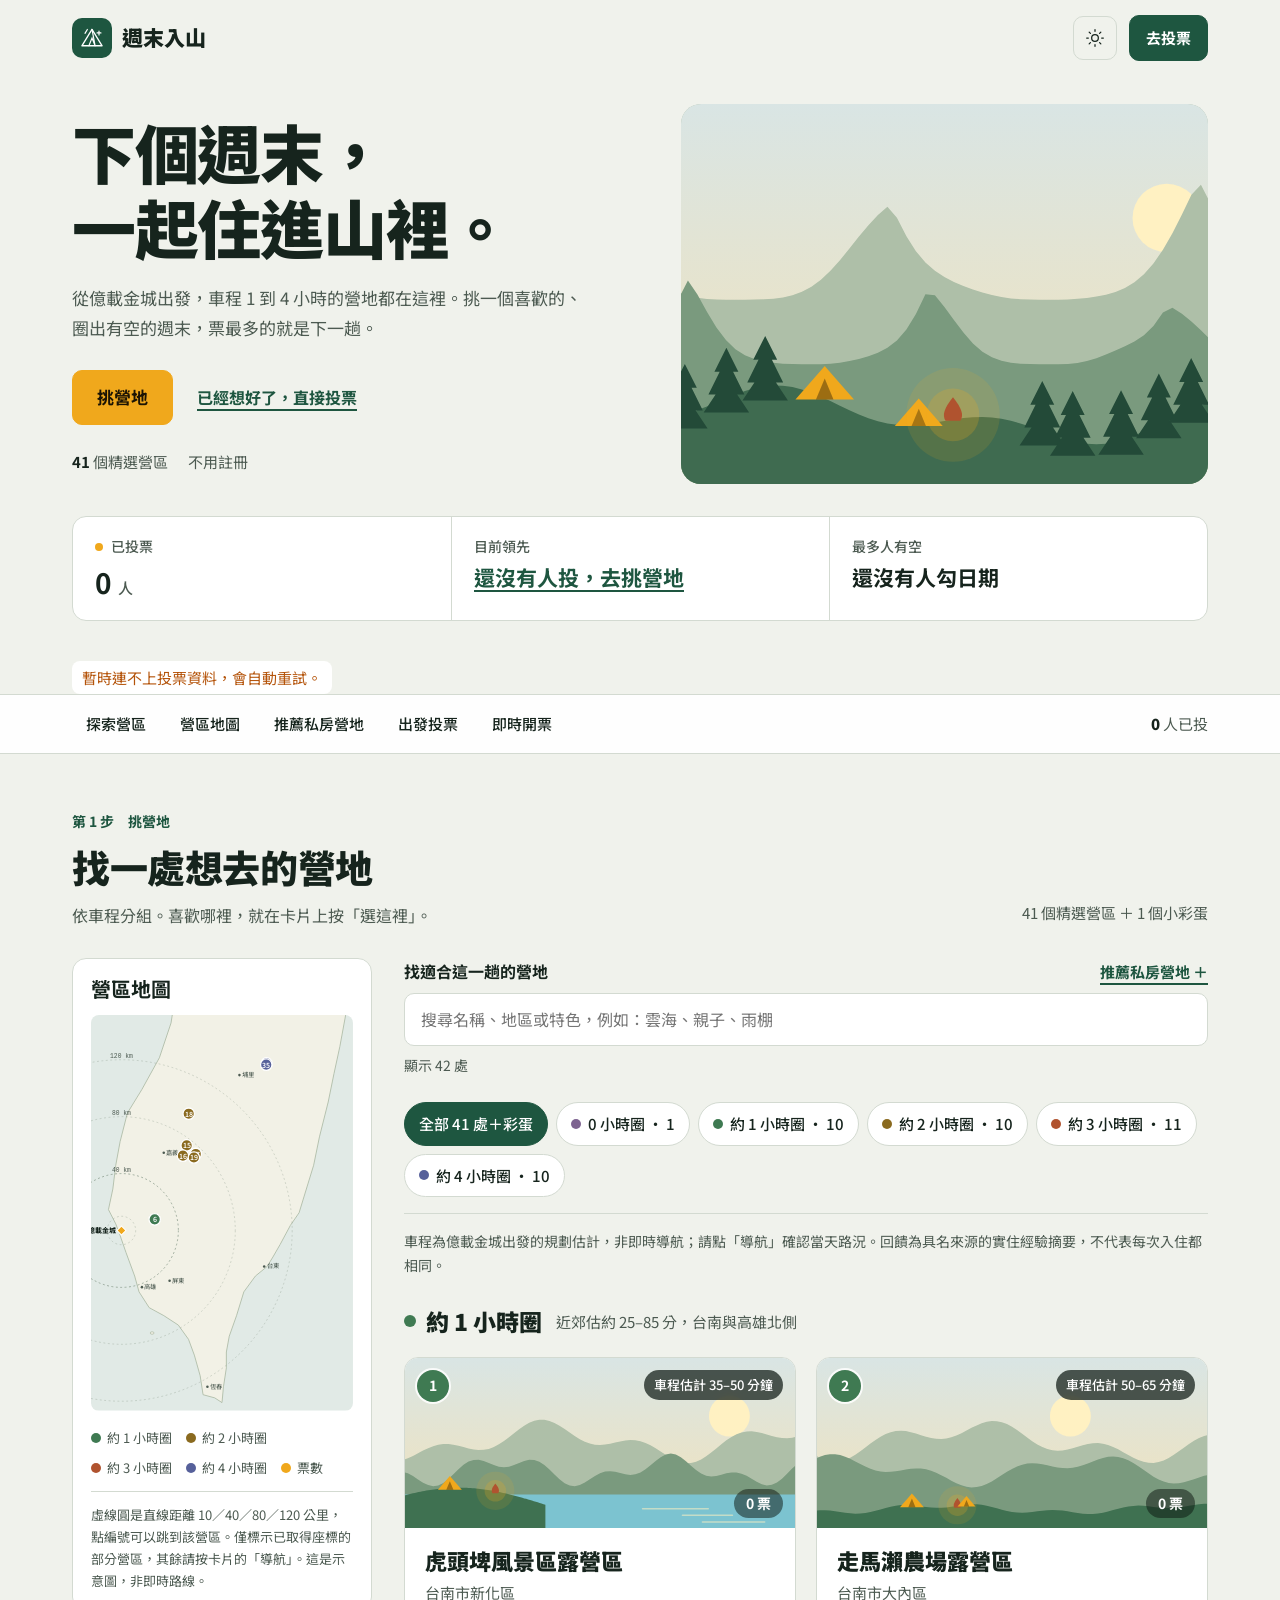
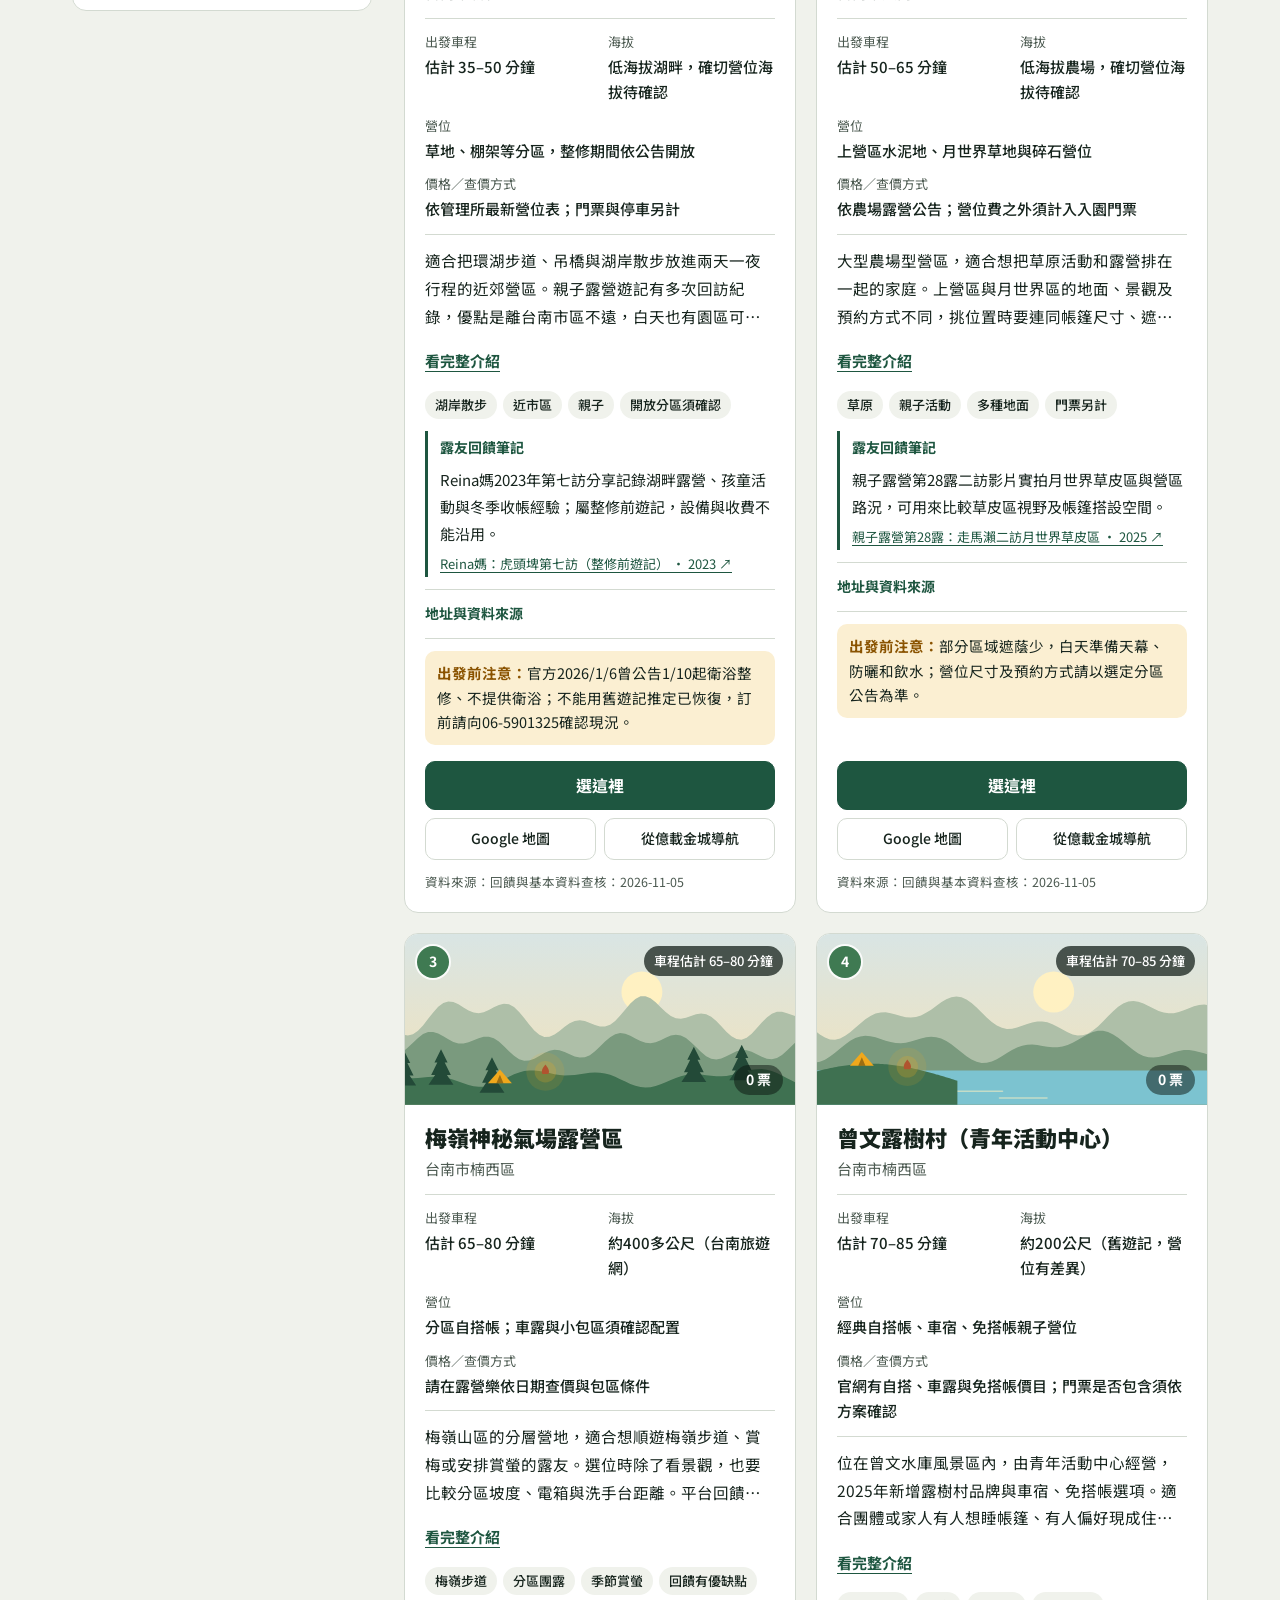
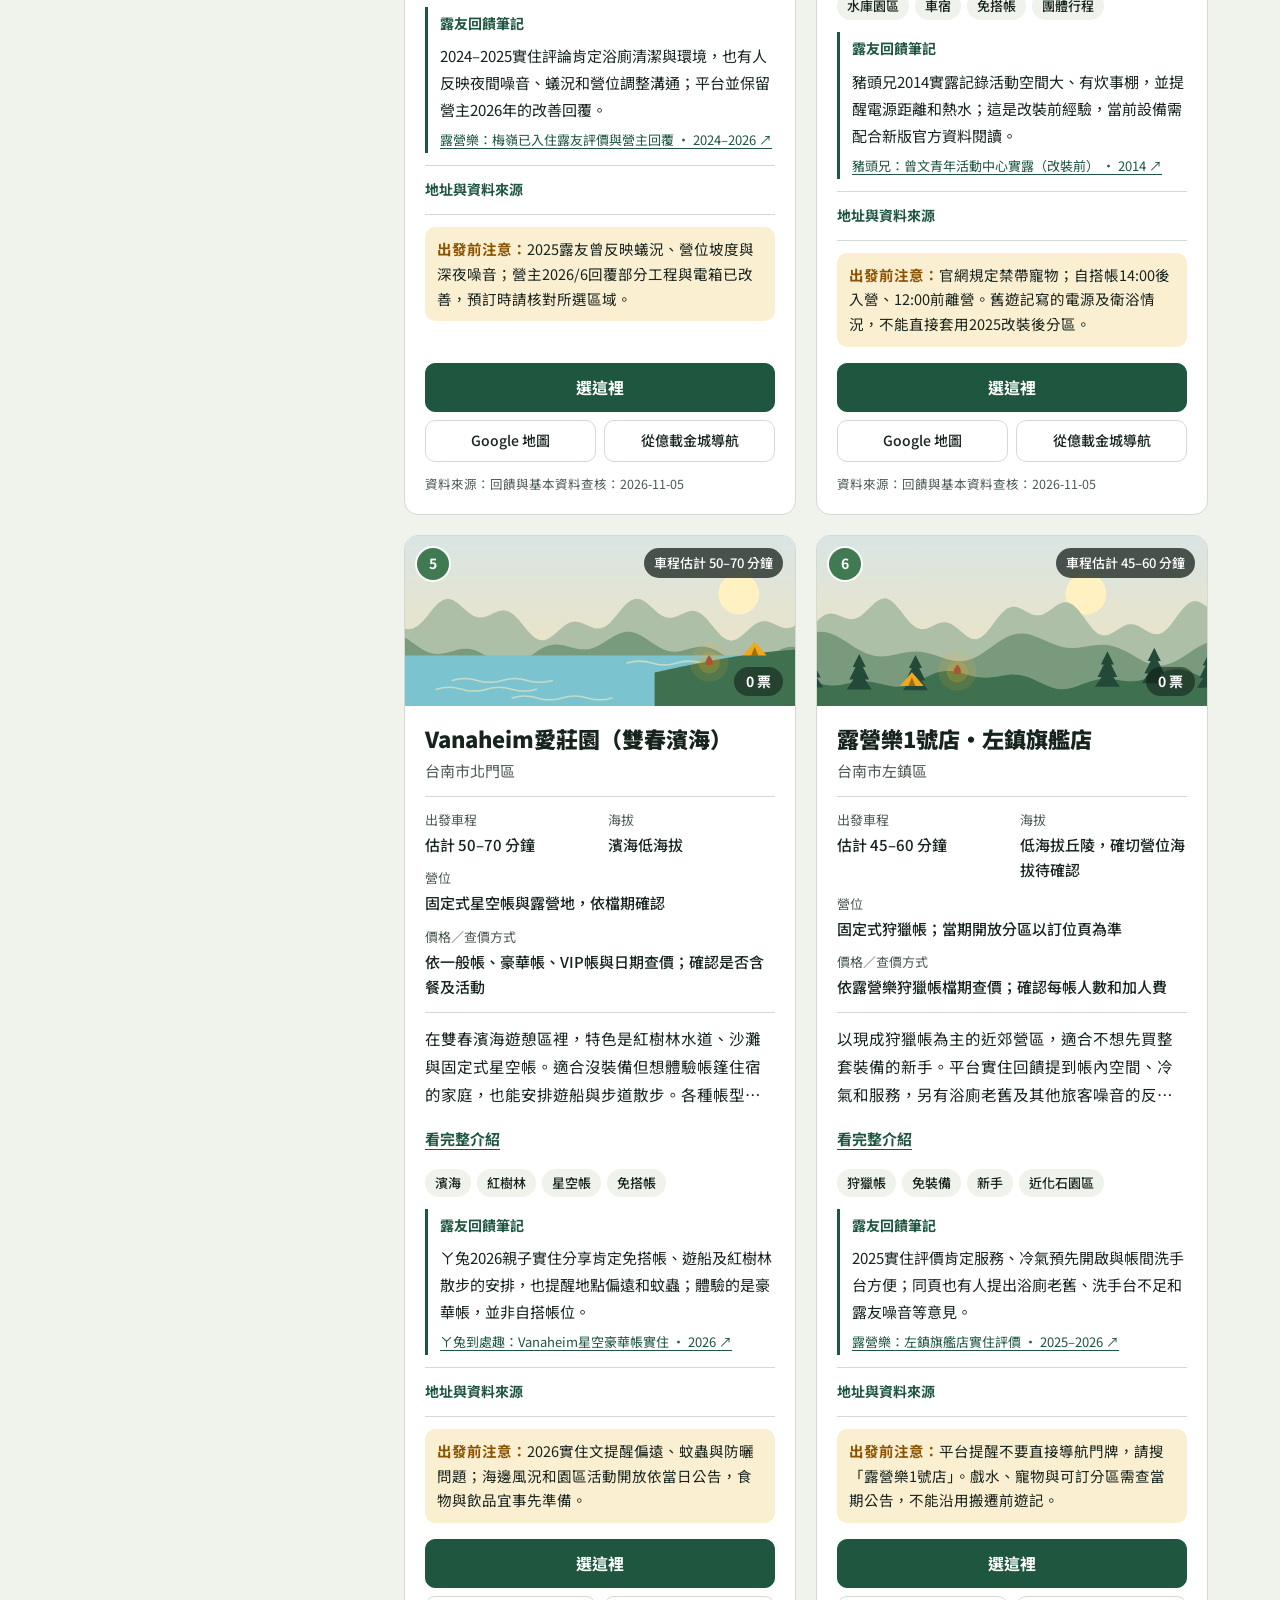
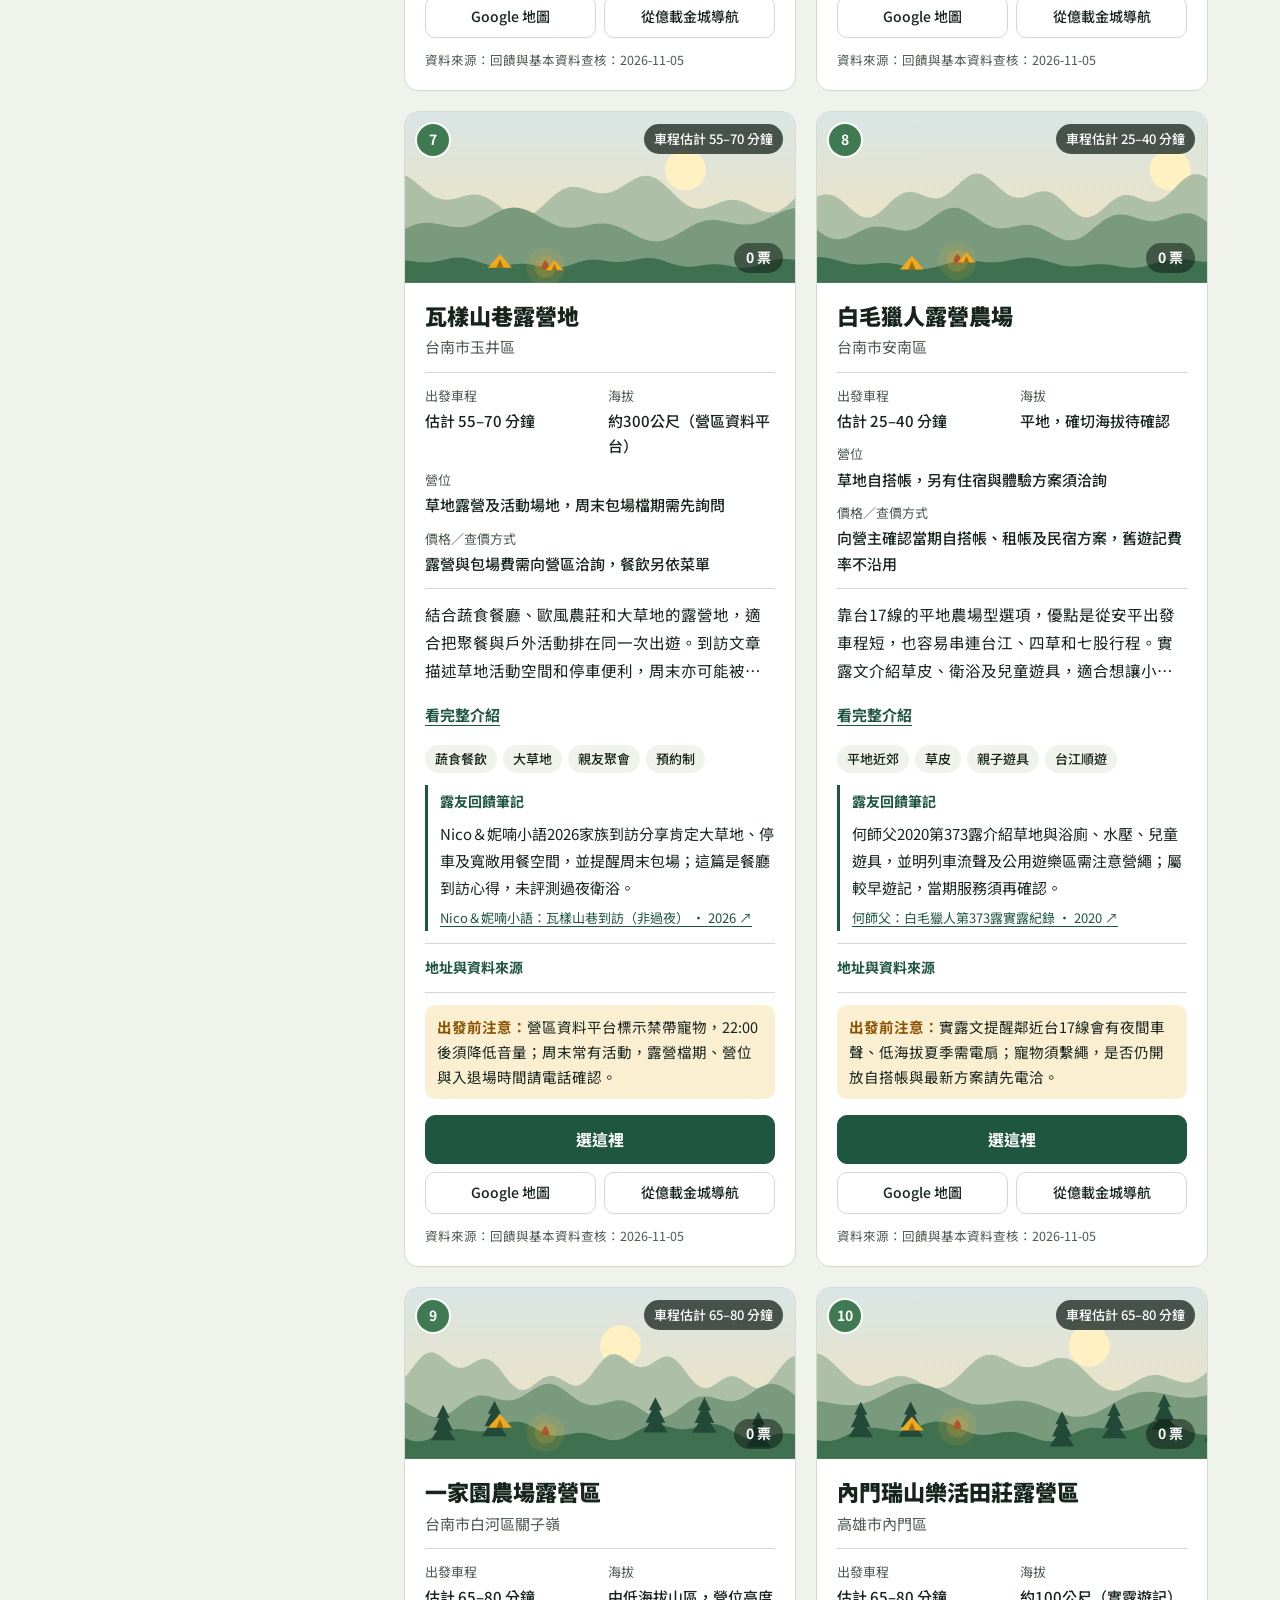
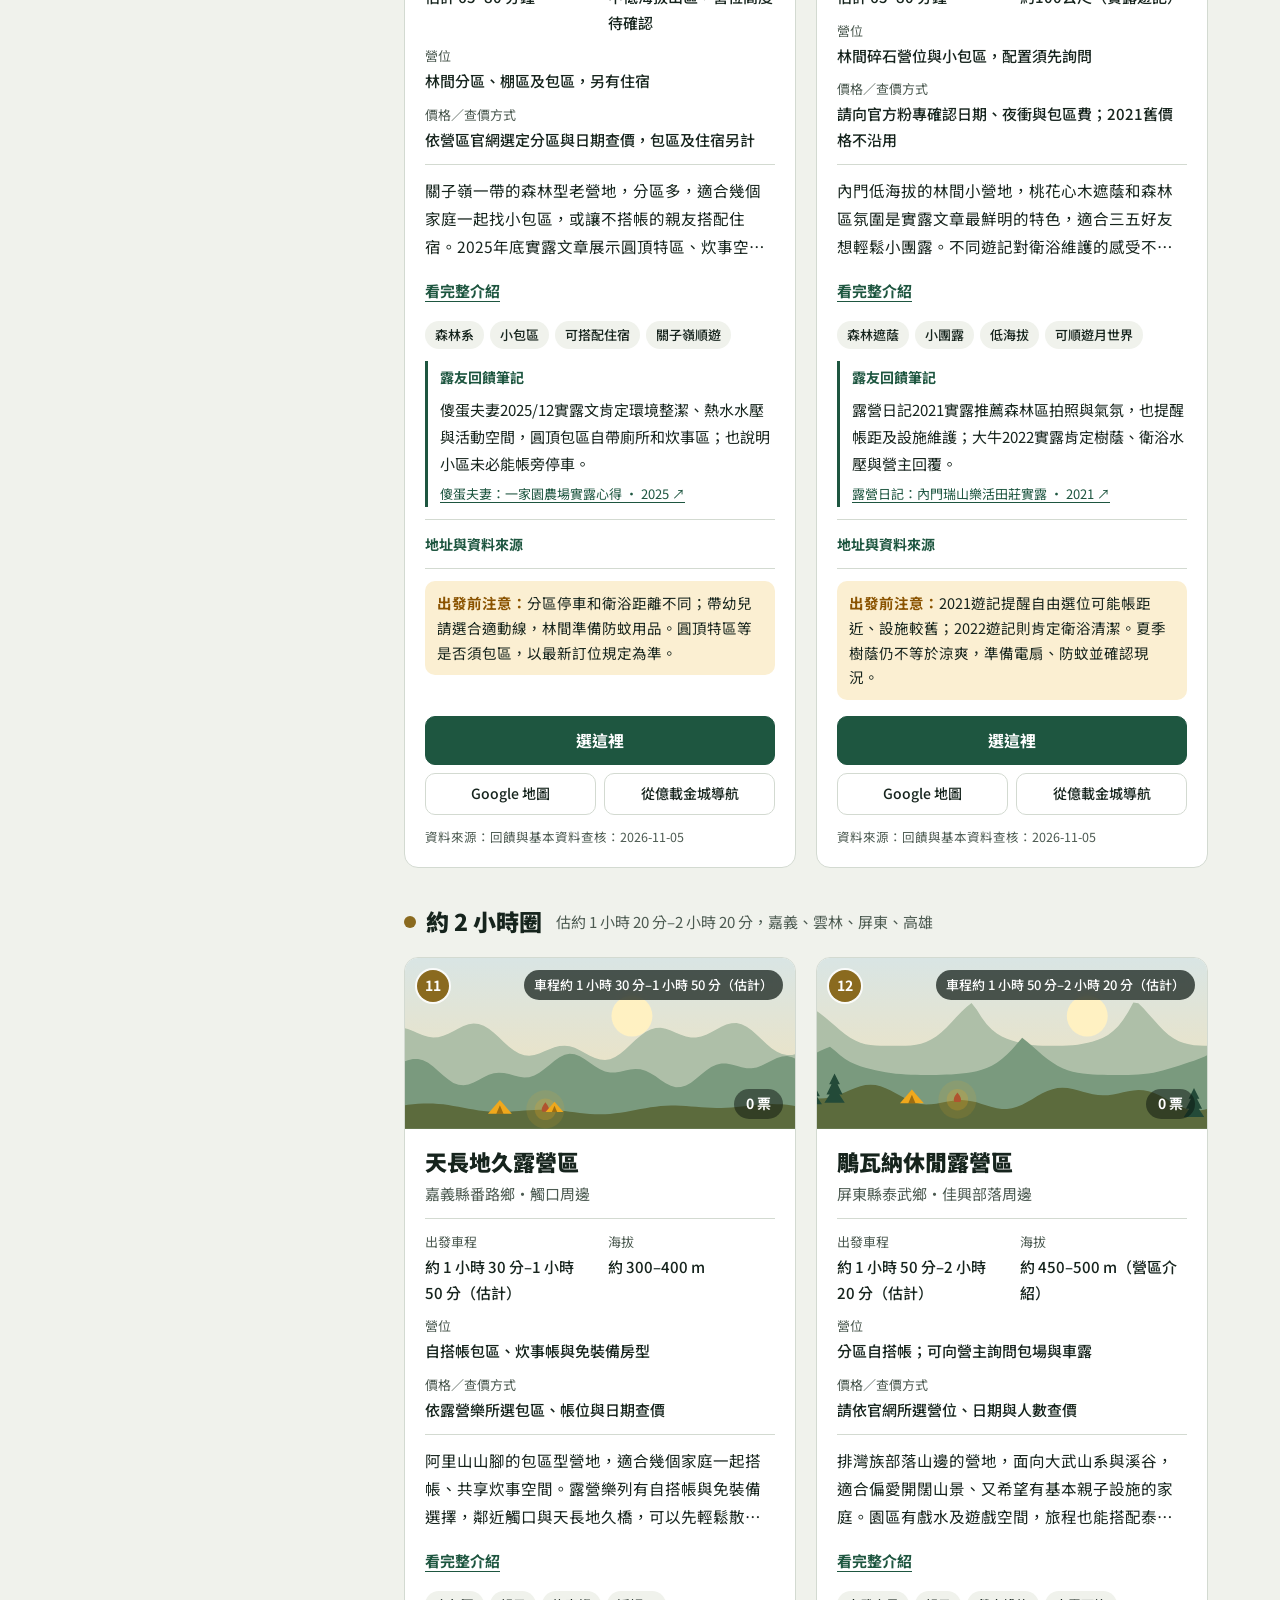
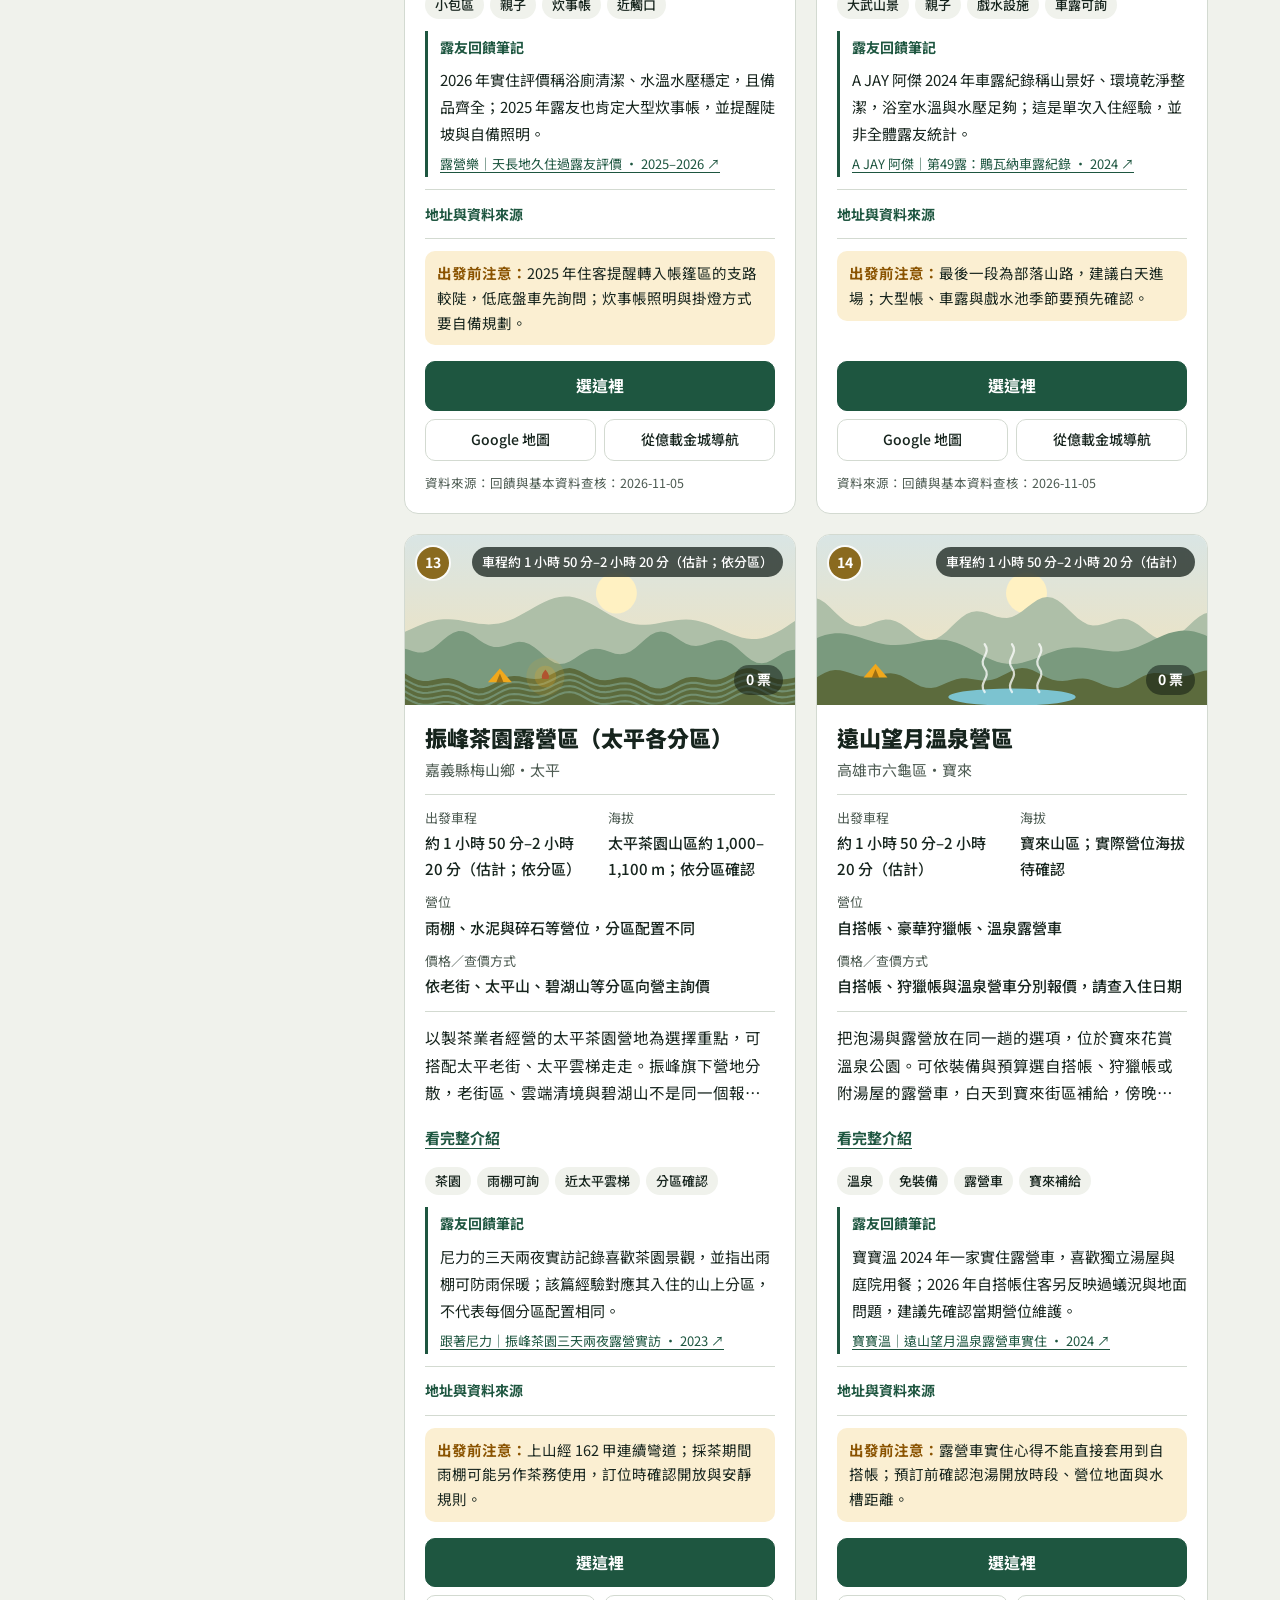
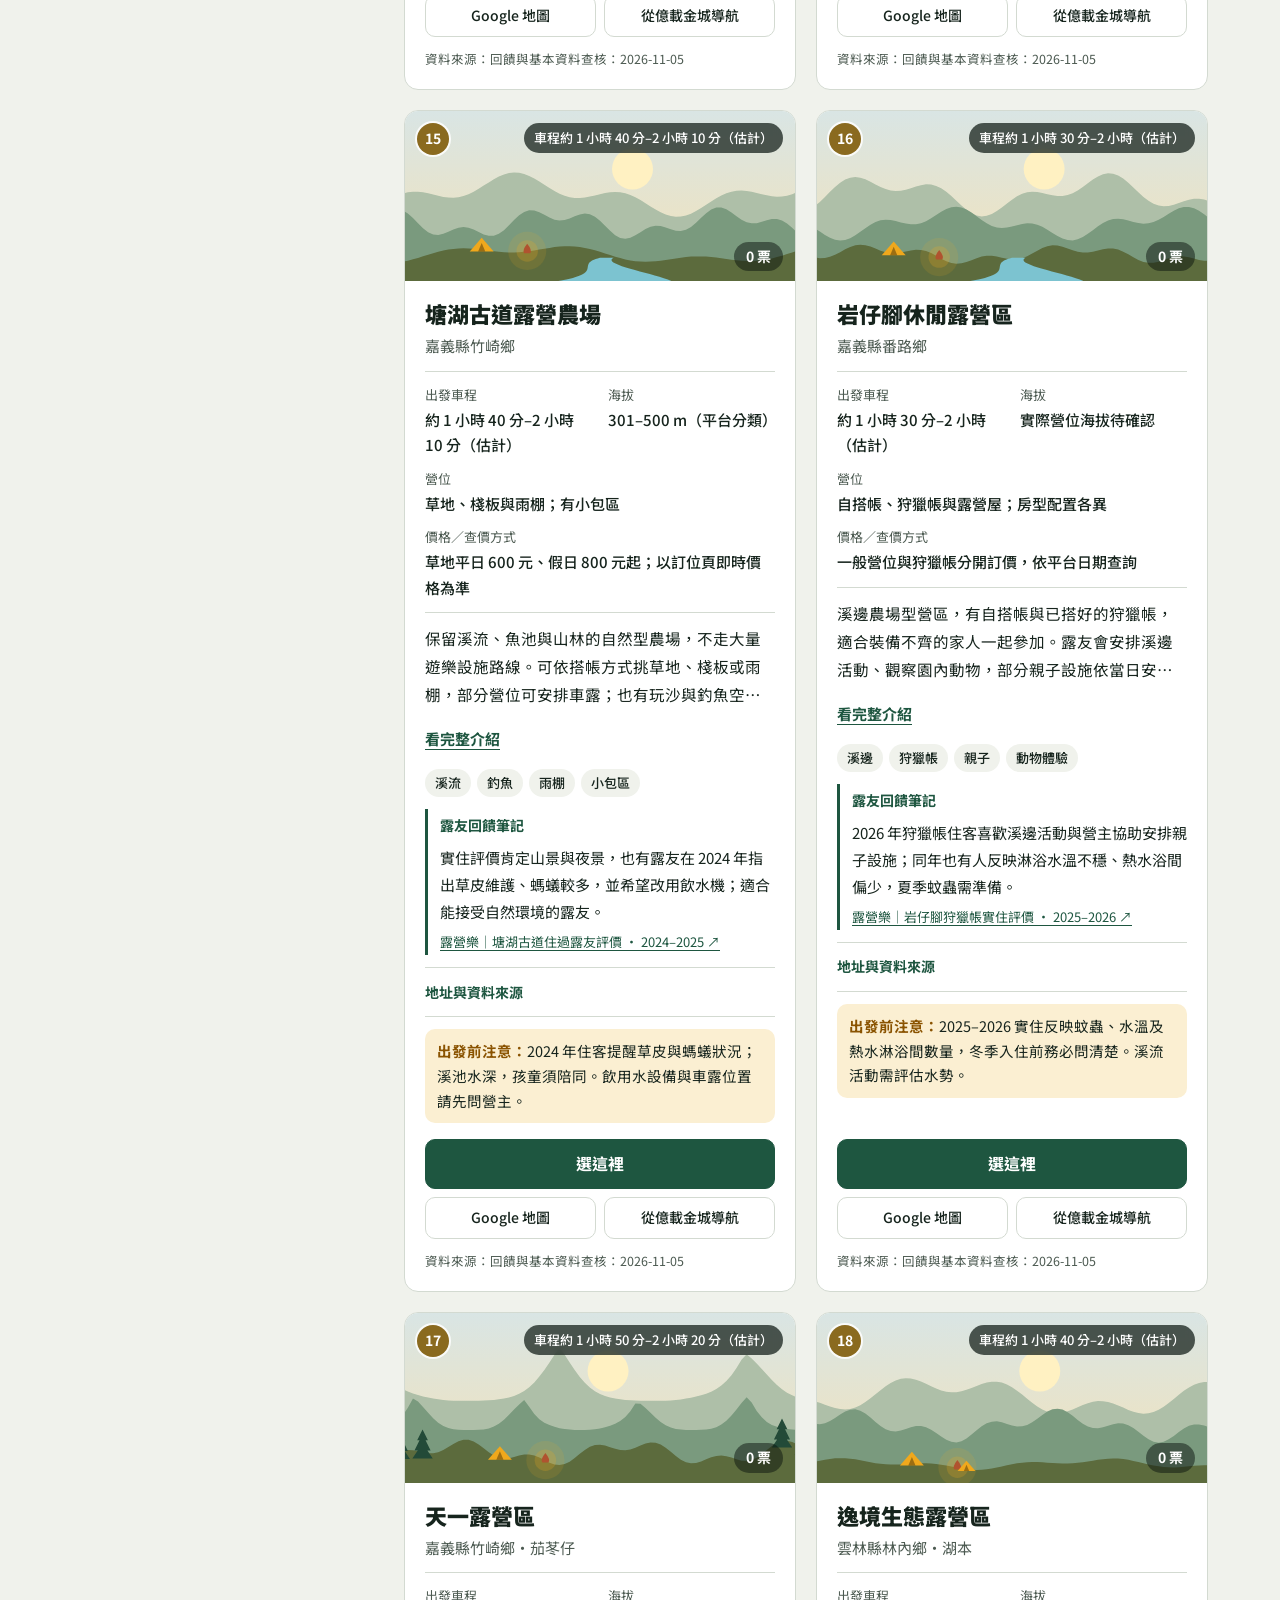
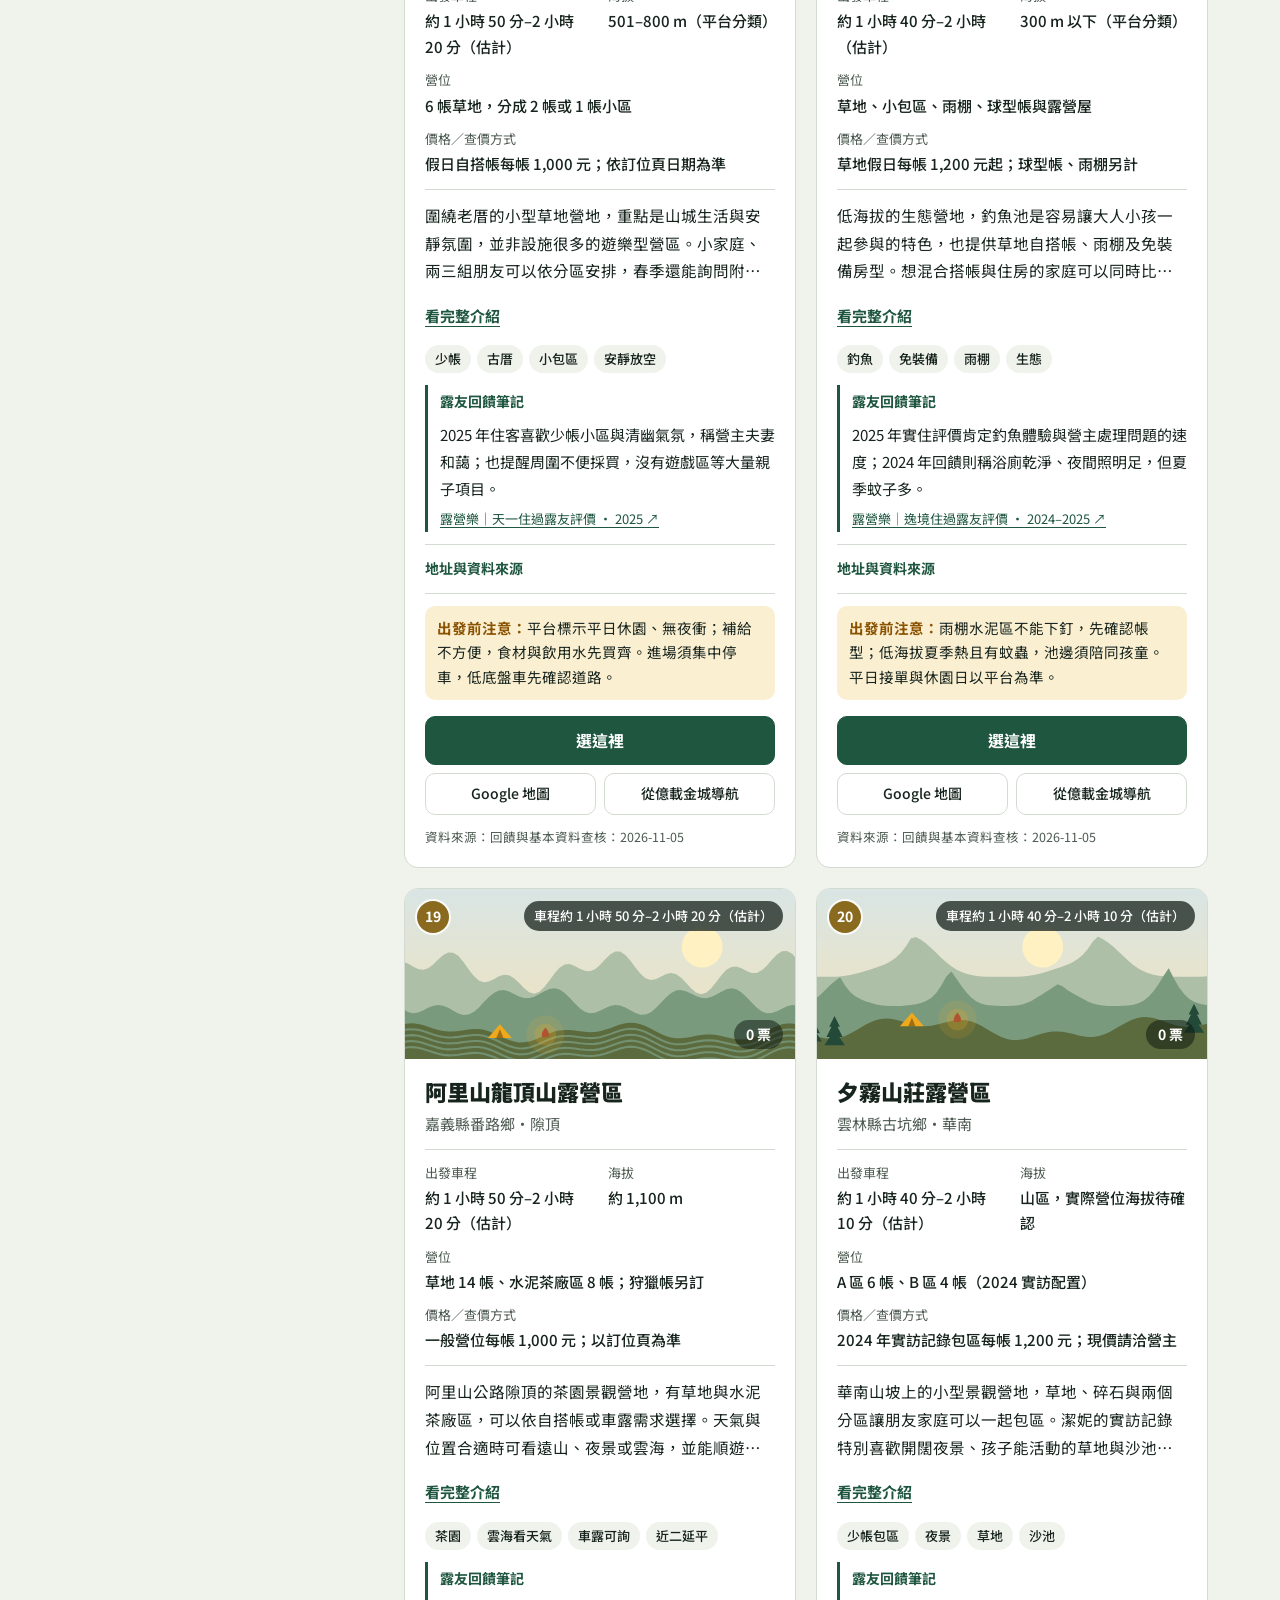
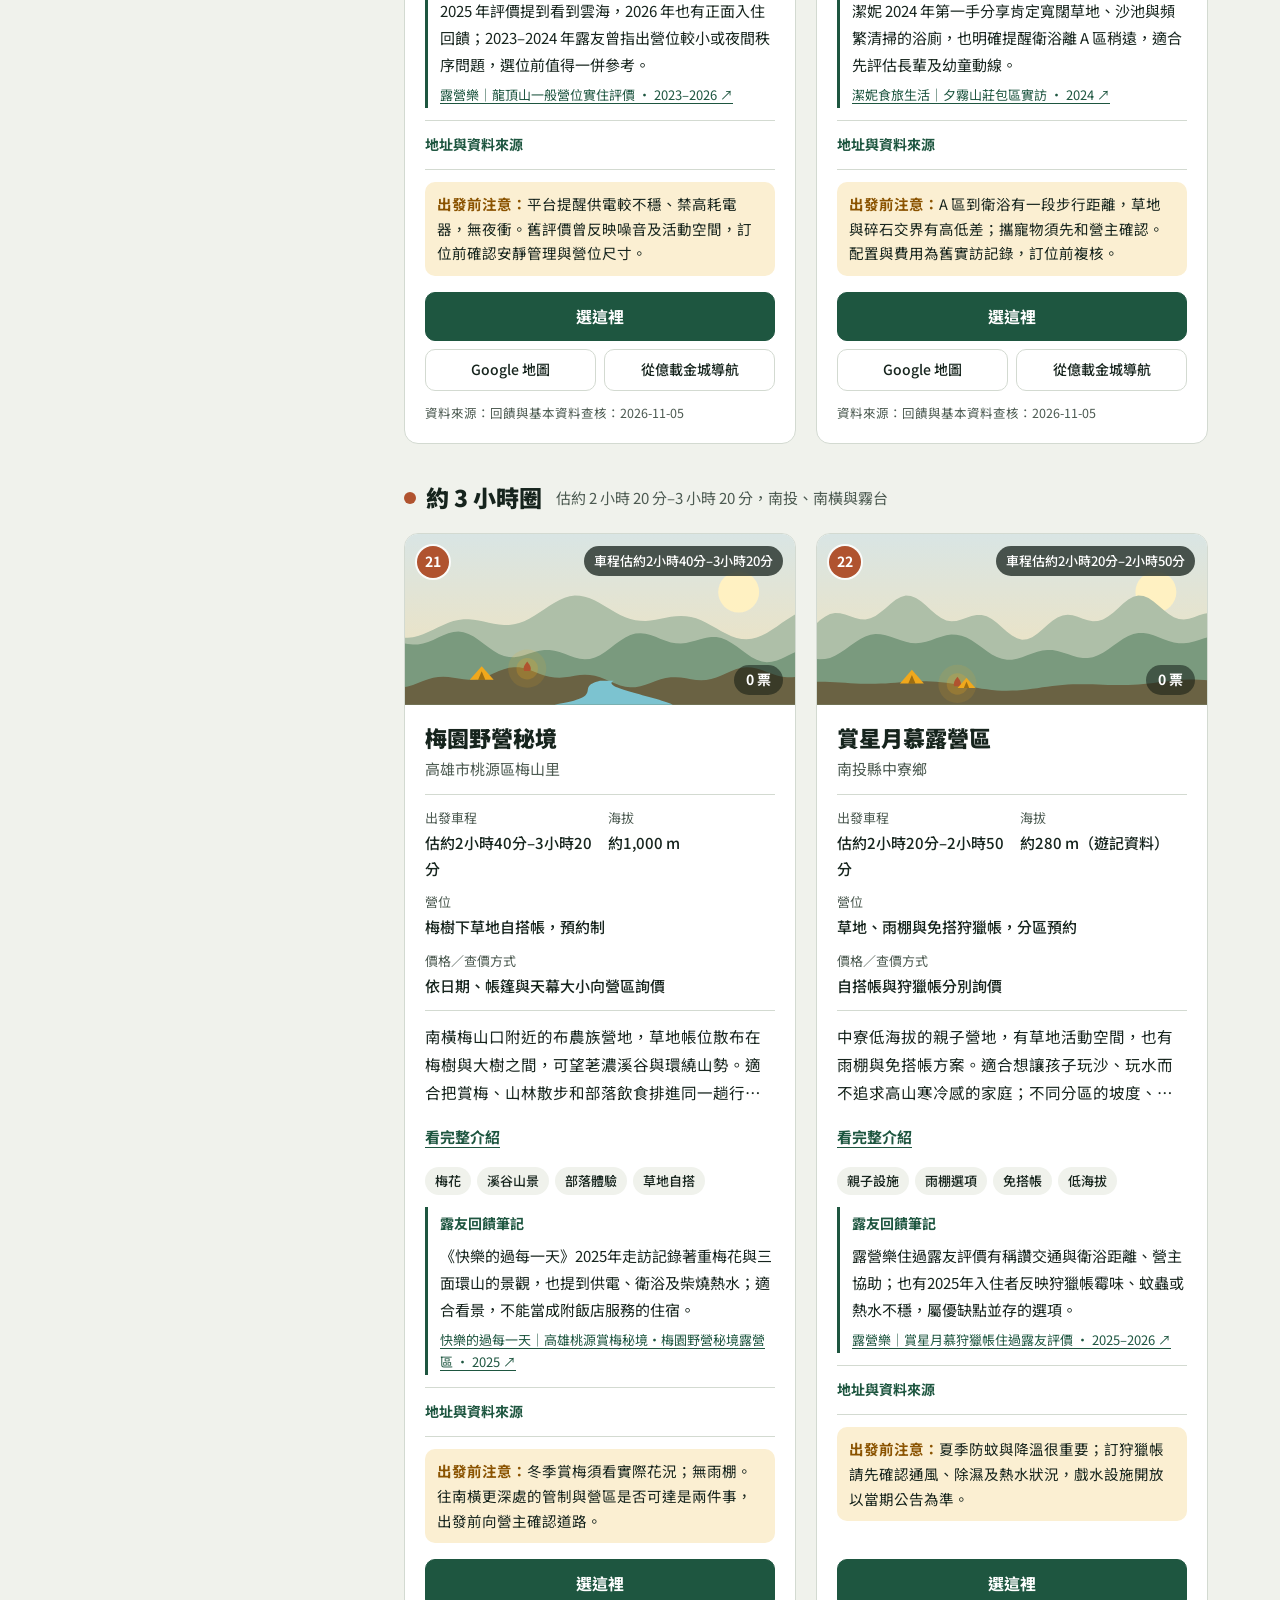
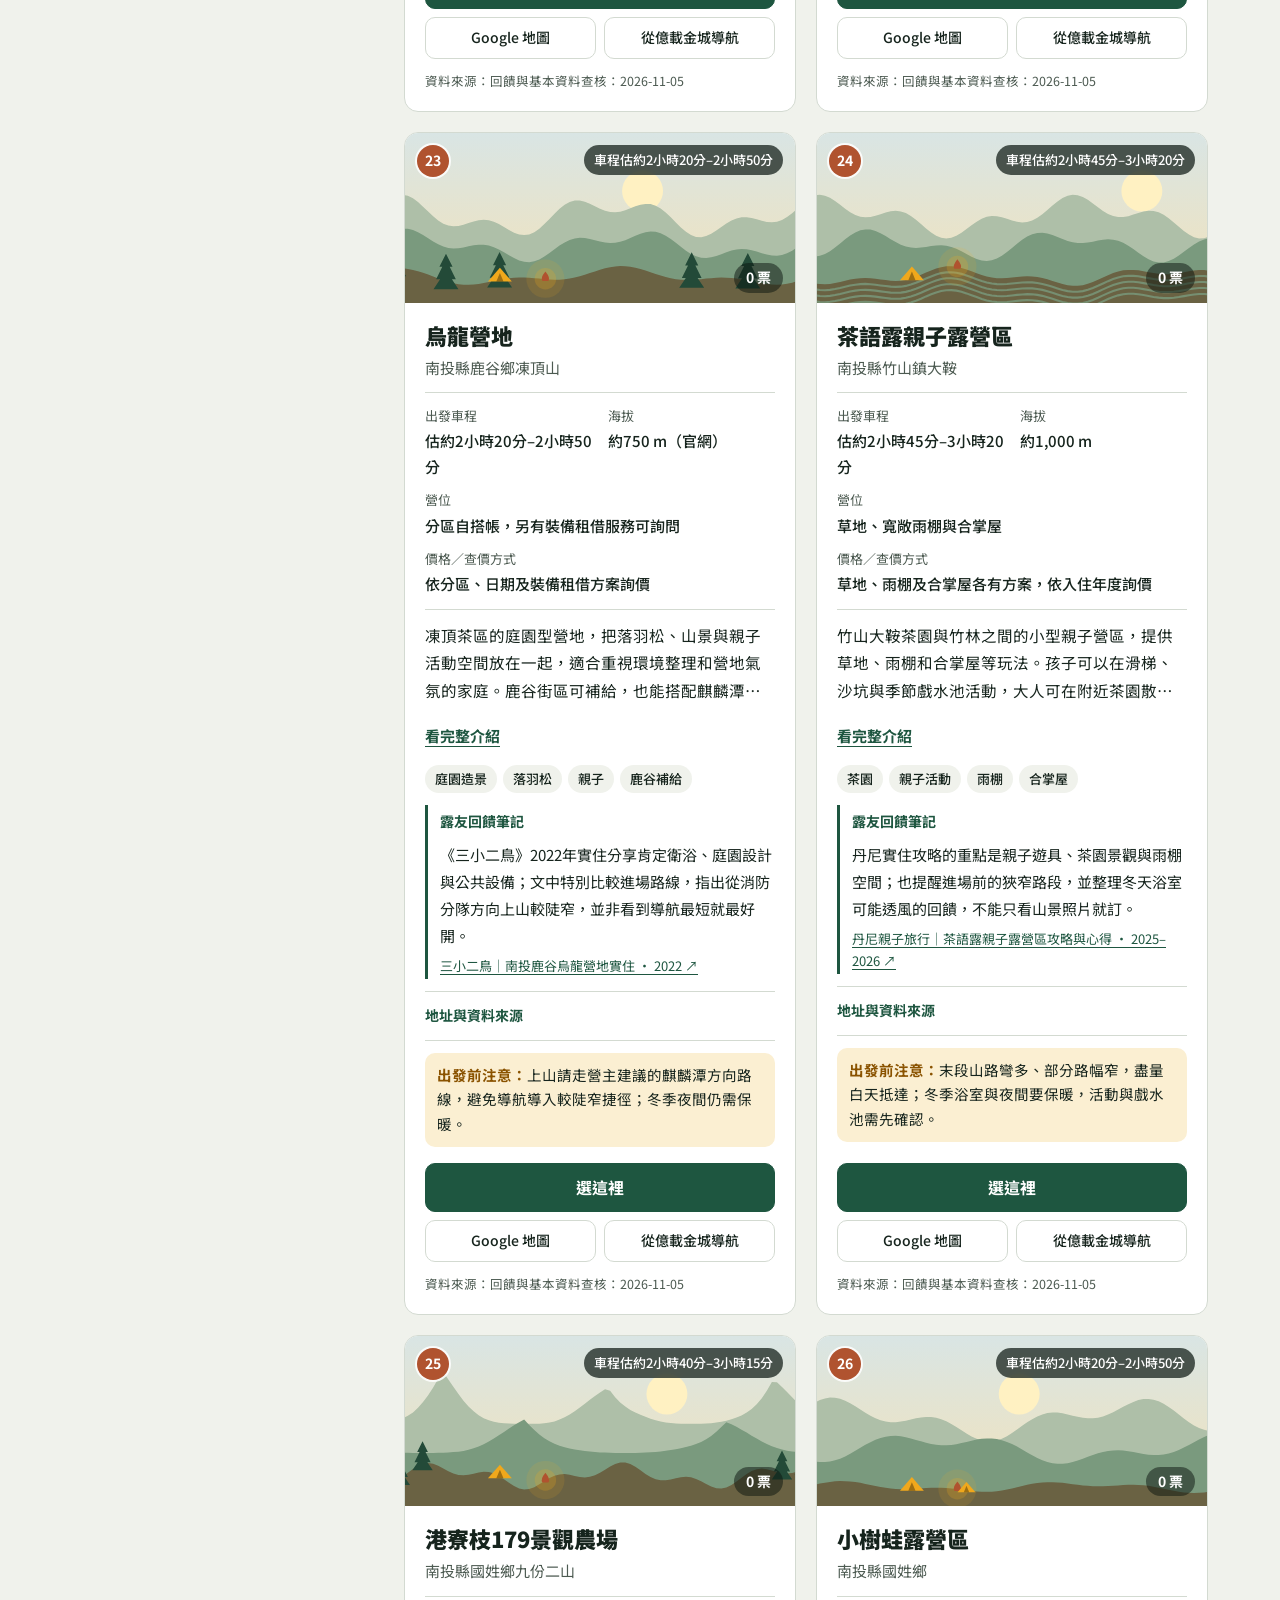
==== commit 15df52c9: "Redesign the camping site for phones first with readable type Symptom: 75 font sizes under 12px (dow" ====
--- a/apps-script/Site.html
+++ b/apps-script/Site.html
@@ -9,14 +9,13 @@
 <meta property="og:title" content="億載金城露營投票：下一次露營去哪裡？">
 <meta property="og:description" content="41 個營區介紹、地圖和即時開票，打開就能投票，不用註冊。">
 <meta property="og:type" content="website">
-<meta name="theme-color" content="#f7f6f0">
+<meta name="theme-color" content="#f0f2ec">
 <script>
 try { const theme = localStorage.getItem('campvote.theme'); if (theme === 'light' || theme === 'dark') document.documentElement.dataset.theme = theme; } catch (e) { /* Use the system preference when storage is unavailable. */ }
 </script>
 <link rel="preconnect" href="https://fonts.googleapis.com">
 <link rel="preconnect" href="https://fonts.gstatic.com" crossorigin>
-<link rel="stylesheet" href="https://fonts.googleapis.com/css2?family=Noto+Serif+TC:wght@500;600;700&display=swap">
-<link rel="stylesheet" href="https://fonts.googleapis.com/css2?family=Noto+Sans+TC:wght@400;500;700;900&family=IBM+Plex+Mono:wght@500;600&display=swap">
+<link rel="stylesheet" href="https://fonts.googleapis.com/css2?family=Noto+Sans+TC:wght@400;500;700;900&display=swap">
 <style>
 /* Layout: sunset-ridge hero with live scoreboard → sticky tab nav → sticky map + illustrated campsite cards → forest-green vote band → podium results.
    Every campsite card carries a generated landscape banner (lake / meadow / tea terraces / sea …) tinted by its drive-time ring. */
@@ -318,362 +317,374 @@
 @media (prefers-reduced-motion:reduce){*{transition:none!important;scroll-behavior:auto!important}html{scroll-behavior:auto}}
 </style>
 <style>
-/* Weekend field notes — visual layer for the existing voting application. */
+/* Trailhead — visual layer for the voting app. Phone-first (about 70% of visits).
+   One loud thing: heavy black headlines with a tent-amber call to action. Everything else stays quiet.
+   Type floor: 12px for badges only; body copy 15–16px. */
 :root {
-  --bg:#f7f6f0; --surface:#fffefa; --ink:#243f34; --muted:#6c756b; --line:#dedfd4;
-  --accent:#315c46; --accent-ink:#fffefa; --flame:#b84e2f; --flame-ink:#fffefa; --flame-soft:#f5eadd;
-  --sky1:#e8e9d7; --sky2:#e9cf98; --sun:#fff3cd;
-  --ridge3:#b4bfa5; --ridge2:#819b80; --ridge1:#426b51; --pine:#254d3b;
-  --forest:#213e31; --forest-ink:#f8f7ed; --forest-muted:#c2cdbf;
-  --sea:#e5ece4; --land:#f4f0de; --coast:#a5b49e; --ring:#809683;
-  --t0:#8c718f; --t1:#537b5b; --t2:#9b783b; --t3:#a75d43; --t4:#70769a;
-  --f-display:"Noto Serif TC","PMingLiU",serif;
-  --r:16px; --shadow:0 5px 20px -12px rgb(37 57 43 / .16);
-}
-body { -webkit-font-smoothing:antialiased; }
+  --bg:#f0f2ec; --surface:#ffffff; --ink:#16241d; --muted:#4c5a51; --line:#d3dad1;
+  --accent:#1e5640; --accent-ink:#ffffff;
+  --flame:#f0a81c; --flame-ink:#1c1404; --flame-soft:#fbefd2; --flame-text:#8a5300;
+  --sky1:#d9e5e4; --sky2:#f3e2b8; --sun:#fff1c2;
+  --ridge3:#aebfa8; --ridge2:#7a9a7e; --ridge1:#3f6b50; --pine:#234a38;
+  --forest:#17342a; --forest-ink:#f3f6f1; --forest-muted:#c5d3c9;
+  --sea:#e1eae6; --land:#f2f1e6; --coast:#a5b49e; --ring:#7d907f;
+  --t0:#7d6390; --t1:#3f7a52; --t2:#8a6a1f; --t3:#b0532f; --t4:#56609a;
+  --f-display:"Noto Sans TC","PingFang TC","Microsoft JhengHei",system-ui,sans-serif;
+  --f-body:"Noto Sans TC","PingFang TC","Microsoft JhengHei",system-ui,sans-serif;
+  --f-mono:var(--f-body);
+  --r:14px; --shadow:0 1px 2px rgb(22 36 29 / .06);
+}
+@media (prefers-color-scheme: dark) {
+  :root:not([data-theme="light"]) {
+    --bg:#111916; --surface:#19231e; --ink:#e7ece5; --muted:#aab6ae; --line:#2e3b34;
+    --accent:#8cc5a3; --accent-ink:#0d1a13;
+    --flame:#f2b53a; --flame-ink:#1c1404; --flame-soft:#3a2f15; --flame-text:#f4c766;
+    --sky1:#1f2f2c; --sky2:#5d6650; --sun:#f2dab0; --ridge3:#55705c; --ridge2:#3a5c47; --ridge1:#22432f; --pine:#132b20;
+    --forest:#0c1712; --forest-ink:#e7ece5; --forest-muted:#a9bcaf;
+    --sea:#1e302a; --land:#2e3a2f; --coast:#5f735c; --ring:#a4b39b;
+    --t0:#c3a7d4; --t1:#93c79e; --t2:#d9bd72; --t3:#e79b78; --t4:#a9b2e6;
+  }
+}
+:root[data-theme="dark"] {
+  --bg:#111916; --surface:#19231e; --ink:#e7ece5; --muted:#aab6ae; --line:#2e3b34;
+  --accent:#8cc5a3; --accent-ink:#0d1a13;
+  --flame:#f2b53a; --flame-ink:#1c1404; --flame-soft:#3a2f15; --flame-text:#f4c766;
+  --sky1:#1f2f2c; --sky2:#5d6650; --sun:#f2dab0; --ridge3:#55705c; --ridge2:#3a5c47; --ridge1:#22432f; --pine:#132b20;
+  --forest:#0c1712; --forest-ink:#e7ece5; --forest-muted:#a9bcaf;
+  --sea:#1e302a; --land:#2e3a2f; --coast:#5f735c; --ring:#a4b39b;
+  --t0:#c3a7d4; --t1:#93c79e; --t2:#d9bd72; --t3:#e79b78; --t4:#a9b2e6;
+}
+
+/* ---------- base ---------- */
+body { font-size:16px; line-height:1.7; -webkit-font-smoothing:antialiased; }
 body::before { display:none; }
-::selection { background:#dfc8a7; color:#243f34; }
-.wrap { max-width:1280px; padding-inline:max(40px,env(safe-area-inset-left,0px)); }
+::selection { background:var(--flame); color:var(--flame-ink); }
+:focus-visible { outline:3px solid var(--accent); outline-offset:2px; }
+.band :focus-visible { outline-color:var(--flame); }
+h1,h2,h3 { font-family:var(--f-display); }
+.mono { font-family:var(--f-body); font-variant-numeric:tabular-nums; }
+.wrap { max-width:1200px; padding-inline:max(32px,env(safe-area-inset-left,0px)); }
 .skip-link { position:fixed; top:-80px; left:16px; z-index:100; background:var(--surface); padding:12px; }
 .skip-link:focus { top:8px; }
-.masthead { display:flex; justify-content:space-between; align-items:center; min-height:102px; gap:24px; }
-.brand { display:flex; align-items:center; gap:11px; text-decoration:none; color:var(--ink); font-family:var(--f-display); font-size:23px; font-weight:700; letter-spacing:.13em; flex-shrink:0; }
-.brand small { display:block; font-family:var(--f-mono); font-size:9px; letter-spacing:.16em; line-height:1.8; font-weight:500; }
-.brand-mark { display:grid; place-items:center; width:45px; height:48px; border:1px solid var(--ink); border-radius:24px 24px 8px 8px; }
-.brand-mark svg { width:34px; height:34px; }
-.masthead-links { display:flex; align-items:center; gap:28px; font-size:12px; }
-.masthead-links > a:not(.btn) { color:var(--muted); text-decoration:none; }
-.masthead-links > a:hover { color:var(--flame); }
-.origin-label { color:var(--muted); padding-right:26px; border-right:1px solid var(--line); }
-.masthead .btn { padding:10px 18px; border-radius:7px; gap:20px; font-size:12px; }
-.theme-toggle { display:grid; place-items:center; width:34px; height:34px; background:transparent; border:1px solid var(--line); border-radius:50%; color:var(--ink); cursor:pointer; flex-shrink:0; }
-.theme-toggle:hover { background:var(--flame-soft); }
-.theme-toggle svg { width:18px; height:18px; }
+
+/* Step labels: the page really is a sequence (pick → vote → results). */
+.eyebrow { font-size:14px; font-weight:700; color:var(--accent); margin:0 0 8px; }
+.band .eyebrow { color:var(--flame); }
+
+/* ---------- buttons ---------- */
+.btn { border-width:1.5px; border-radius:10px; padding:9px 16px; min-height:42px; font-size:15px; font-weight:700; justify-content:center; transition:background .15s,border-color .15s,color .15s; }
+.btn:hover { transform:none; border-color:var(--ink); }
+.btn.big { padding:12px 24px; min-height:50px; font-size:17px; }
+.btn.hot { background:var(--flame); border-color:var(--flame); color:var(--flame-ink); }
+.btn.hot:hover { background:color-mix(in srgb,var(--flame) 85%,var(--ink)); border-color:color-mix(in srgb,var(--flame) 85%,var(--ink)); }
+.btn.primary:hover { background:color-mix(in srgb,var(--accent) 85%,var(--ink)); border-color:color-mix(in srgb,var(--accent) 85%,var(--ink)); }
+.btn:active { opacity:.85; }
+.text-link { display:inline-flex; align-items:center; min-height:44px; font-size:16px; font-weight:700; color:var(--accent); text-decoration:underline; text-underline-offset:5px; text-decoration-thickness:1.5px; }
+.text-link:hover { color:var(--ink); }
+
+/* ---------- masthead ---------- */
+.masthead { display:flex; justify-content:space-between; align-items:center; min-height:76px; gap:16px; }
+.brand { display:flex; align-items:center; gap:10px; text-decoration:none; color:var(--ink); font-size:21px; font-weight:900; flex-shrink:0; }
+.brand-mark { display:grid; place-items:center; width:40px; height:40px; border-radius:10px; background:var(--accent); color:var(--accent-ink); }
+.brand-mark svg { width:28px; height:28px; }
+.masthead-links { display:flex; align-items:center; gap:12px; }
+.theme-toggle { display:grid; place-items:center; width:44px; height:44px; background:transparent; border:1.5px solid var(--line); border-radius:10px; color:var(--ink); cursor:pointer; flex-shrink:0; }
+.theme-toggle:hover { border-color:var(--ink); }
+.theme-toggle svg { width:20px; height:20px; }
+
+/* ---------- hero ---------- */
 .hero { overflow:hidden; }
-.hero .wrap { padding-block:24px 0; grid-template-columns:1fr 1fr; align-items:center; column-gap:58px; row-gap:34px; }
-.hero-copy { padding-bottom:12px; }
-.eyebrow { font-family:var(--f-mono); font-size:10px; letter-spacing:.14em; font-weight:500; color:var(--accent); margin:0 0 18px; display:flex; align-items:center; gap:10px; }
-.live-dot { display:inline-block; width:6px; height:6px; border-radius:50%; background:var(--accent); flex-shrink:0; }
-.hero h1 { font-size:clamp(37px,4.2vw,60px); font-weight:600; line-height:1.48; letter-spacing:-.045em; margin-bottom:20px; }
-.hero h1 em { position:relative; white-space:nowrap; }
-.hero h1 em::after { content:""; position:absolute; left:2px; right:6px; bottom:-8px; height:8px; border-top:1px solid var(--flame); border-radius:50%; transform:rotate(-2deg); opacity:.6; }
-.hero .lede { color:var(--muted); font-size:14px; line-height:2; font-weight:400; max-width:none; }
-.cta { margin-top:28px; align-items:center; gap:24px; }
-.btn { border-width:1px; border-radius:7px; padding:9px 15px; font-size:13px; transition:background .2s,border-color .2s,transform .2s,box-shadow .2s; }
-.btn.big { padding:13px 24px; font-size:14px; gap:28px; }
-.btn.hot:hover { background:color-mix(in srgb,var(--flame) 88%,var(--ink)); border-color:var(--flame); box-shadow:0 5px 15px -7px var(--flame); }
-.text-link { display:inline-flex; align-items:center; gap:9px; font-size:12px; text-decoration:none; color:var(--ink); padding-block:10px; }
-.text-link:hover { color:var(--flame); }
-.hero-details { display:flex; gap:18px; margin-top:30px; color:var(--muted); font-size:10px; flex-wrap:wrap; }
-.hero-details span + span { border-left:1px solid var(--line); padding-left:18px; }
-.hero-details b { color:var(--ink); font-size:12px; font-weight:500; }
-.hero-visual { position:relative; min-width:0; padding:0 0 0 8px; }
-.landscape-frame { position:relative; height:390px; border-radius:130px 130px 14px 14px; overflow:hidden; background:var(--ridge3); isolation:isolate; }
+.hero .wrap { padding-block:28px 0; grid-template-columns:minmax(0,1.05fr) minmax(0,1fr); align-items:center; column-gap:56px; row-gap:32px; }
+.hero h1 { font-size:clamp(40px,5vw,68px); font-weight:900; line-height:1.18; letter-spacing:-.02em; margin-bottom:18px; }
+.hero .lede { color:var(--muted); font-size:17px; line-height:1.8; font-weight:400; max-width:30em; }
+.cta { margin-top:26px; align-items:center; gap:12px 24px; }
+.hero-details { display:flex; flex-wrap:wrap; gap:8px 20px; margin-top:24px; color:var(--muted); font-size:15px; }
+.hero-details b { color:var(--ink); font-weight:700; }
+.hero-visual { position:relative; min-width:0; }
+.landscape-frame { position:relative; height:380px; border-radius:20px; overflow:hidden; background:var(--ridge3); isolation:isolate; }
 .hero .scene { position:absolute; inset:0; width:100%; height:100%; z-index:0; }
-.scene-label { position:absolute; left:28px; bottom:27px; color:#fff9df; font-family:var(--f-display); font-size:29px; letter-spacing:.13em; text-shadow:0 1px 10px #183323; }
-.scene-label small { display:block; font-family:var(--f-mono); font-size:8px; letter-spacing:.2em; margin-top:8px; }
-.scene-coordinate { position:absolute; top:22px; left:50%; transform:translateX(-50%); font-size:8px; letter-spacing:.05em; white-space:nowrap; color:var(--ink); }
-.weekend-stamp { position:absolute; top:18px; right:-18px; width:100px; height:100px; display:flex; flex-direction:column; align-items:center; justify-content:center; gap:5px; border:1px solid var(--flame); border-radius:50%; outline:4px solid var(--bg); color:var(--flame); background:var(--bg); font-size:9px; letter-spacing:.12em; transform:rotate(13deg); }
-.weekend-stamp svg { width:33px; height:28px; }
-.visual-caption { display:flex; justify-content:space-between; gap:10px; margin:12px 4px 0; font-size:9px; color:var(--muted); }
-.visual-caption span:first-child { font-family:var(--f-mono); letter-spacing:.09em; }
-.board { grid-column:1/-1; margin:0; gap:0; border-top:1px solid var(--line); padding-block:23px; grid-template-columns:.8fr 1.2fr 1fr; }
-.stat,.stat.lead { background:transparent; box-shadow:none; border-radius:0; padding:0 30px; backdrop-filter:none; color:var(--ink); }
-.stat:first-child { padding-left:0; }
-.stat + .stat { border-left:1px solid var(--line); }
-.stat .k { font-size:10px; letter-spacing:.04em; color:var(--muted); display:flex; align-items:center; gap:6px; margin-bottom:8px; }
+
+/* Live status: one card, three rows; readable at arm's length. */
+.board { grid-column:1/-1; margin:0 0 8px; display:grid; grid-template-columns:repeat(3,minmax(0,1fr)); gap:0; background:var(--surface); border:1.5px solid var(--line); border-radius:var(--r); padding:0; }
+.stat,.stat.lead { background:transparent; box-shadow:none; border-radius:0; padding:18px 22px; backdrop-filter:none; color:var(--ink); min-width:0; }
+.stat + .stat { border-left:1.5px solid var(--line); }
+.stat .k { font-size:14px; font-weight:500; letter-spacing:0; color:var(--muted); display:flex; align-items:center; gap:8px; margin-bottom:4px; }
 .stat.lead .k { color:var(--muted); opacity:1; }
-.stat.lead .k > span { color:var(--flame); margin-left:auto; }
-.stat .v { font-family:var(--f-body); font-size:20px; font-weight:500; line-height:1.5; }
-.stat:first-child .v { font-family:var(--f-mono); font-size:26px; line-height:1.15; }
-.stat .v small { font-size:11px; font-weight:400; }
-.loadnote { grid-column:1/-1; margin-bottom:18px; }
+.stat .v { font-family:var(--f-body); font-size:21px; font-weight:700; line-height:1.4; }
+.stat .v small { font-size:15px; font-weight:500; color:var(--muted); }
+.stat .v a { color:var(--accent); text-underline-offset:4px; }
+.stat:first-child .v { font-size:28px; font-variant-numeric:tabular-nums; }
+.live-dot { display:inline-block; width:8px; height:8px; border-radius:50%; background:var(--flame); flex-shrink:0; }
+.loadnote { grid-column:1/-1; font-size:15px; }
+
+/* ---------- desktop section nav ---------- */
 .nav { border-top:1px solid var(--line); }
-.nav .wrap { padding-block:11px; gap:13px; }
-.nav a { font-size:12px; padding:8px 12px; border-radius:6px; }
-.nav a:hover { background:var(--flame-soft); color:var(--flame); }
-.nav-label { font-size:9px; color:var(--muted); letter-spacing:.08em; margin-right:14px; white-space:nowrap; }
-.nav .navcount { font-size:11px; }
-.section-intro { display:flex; justify-content:space-between; align-items:flex-end; gap:20px; padding-top:58px; }
-.section-intro h2,.results-heading h2 { font-size:clamp(25px,3vw,34px); font-weight:600; letter-spacing:-.03em; }
-.section-intro p:not(.eyebrow),.results-heading > p:last-child { font-size:12px; color:var(--muted); margin:14px 0 0; line-height:1.9; }
-.section-intro .eyebrow,.results-heading .eyebrow { margin-bottom:13px; }
-.section-note { font-size:10px; color:var(--muted); padding-bottom:4px; white-space:nowrap; }
-.explore { grid-template-columns:minmax(0,286px) minmax(0,1fr); gap:32px; padding-block:28px 64px; }
-.mapcol { top:84px; }
-.mapcard { padding:22px 18px 17px; border:1px solid var(--line); border-radius:12px; box-shadow:none; }
-.mapcard h2 { font-size:18px; margin:0 0 18px; font-weight:600; }
-.maphead .eyebrow { font-size:8px; letter-spacing:.08em; margin-bottom:9px; }
-.mapcard svg { max-height:53vh; border-radius:6px; }
-.maplegend { font-size:10px; gap:8px 12px; padding-top:5px; }
-.maplegend .dot { width:7px; height:7px; }
-.mapnote { font-size:10px; line-height:1.8; margin-top:13px; padding-top:12px; border-top:1px solid var(--line); }
-.listcol { gap:25px; }
-.filters { gap:7px; padding-bottom:17px; border-bottom:1px solid var(--line); }
-.chip { font-size:11px; padding:8px 13px; border-width:1px; border-radius:6px; background:transparent; }
+.nav .wrap { padding-block:8px; gap:6px; }
+.nav a { font-size:15px; font-weight:500; padding:8px 14px; border-radius:8px; }
+.nav a:hover { background:var(--bg); }
+.nav .navcount { font-size:15px; color:var(--muted); }
+.nav .navcount b { color:var(--ink); font-family:var(--f-body); font-weight:900; }
+
+/* ---------- section intros ---------- */
+.section-intro { display:flex; justify-content:space-between; align-items:flex-end; gap:24px; padding-top:56px; }
+.section-intro h2,.results-heading h2,.proposal-heading h2 { font-size:clamp(28px,3.2vw,38px); font-weight:900; line-height:1.3; letter-spacing:-.01em; }
+.section-intro p:not(.eyebrow),.results-heading > p:last-child,.proposal-heading > p:last-child { font-size:16px; color:var(--muted); margin:10px 0 0; line-height:1.8; }
+.section-note { font-size:15px; color:var(--muted); padding-bottom:4px; white-space:nowrap; }
+
+/* ---------- explore ---------- */
+.explore { grid-template-columns:minmax(0,300px) minmax(0,1fr); gap:32px; padding-block:28px 64px; }
+.mapcol { top:76px; }
+.mapcard { padding:18px; border:1.5px solid var(--line); border-radius:var(--r); box-shadow:none; }
+.mapcard h2 { font-size:20px; font-weight:700; margin:0 0 14px; }
+.mapcard svg { max-height:56vh; border-radius:8px; }
+.maplegend { font-size:13px; gap:8px 14px; padding-top:6px; }
+.mapnote { font-size:13px; line-height:1.7; margin-top:12px; padding-top:12px; border-top:1px solid var(--line); }
+.pin-g .badge-t { fill:var(--flame-ink); }
+.listcol { gap:24px; }
+.search-row { display:grid; grid-template-columns:1fr auto; gap:8px 16px; align-items:center; }
+.search-row label { font-size:16px; font-weight:700; }
+.search-row .recommend-link { font-size:15px; min-height:auto; padding:0; }
+.search-row input { grid-column:1/-1; width:100%; min-height:48px; padding:12px 16px; background:var(--surface); border:1.5px solid var(--line); border-radius:10px; font-size:16px; color:var(--ink); }
+.search-row input:focus { border-color:var(--accent); }
+#searchCount { font-size:14px; color:var(--muted); grid-column:1/-1; }
+.filters { gap:8px; padding-bottom:16px; border-bottom:1px solid var(--line); }
+.chip { font-size:15px; font-weight:500; min-height:42px; padding:8px 14px; border-width:1.5px; border-radius:999px; background:var(--surface); }
 .chip:hover { border-color:var(--accent); }
 .chip[aria-pressed="true"] { background:var(--accent); border-color:var(--accent); color:var(--accent-ink); }
-.tier { gap:17px; }
-.tier-h { gap:12px; }
-.tier-h .ring { font-family:var(--f-body); font-size:19px; font-weight:500; gap:10px; }
-.tier-h .ring i { width:7px; height:7px; box-shadow:0 0 0 4px color-mix(in srgb,currentColor 10%,transparent); }
-.tier-h .sub { font-size:10px; }
+.catalog-note { margin:-8px 0 0; font-size:14px; color:var(--muted); line-height:1.7; }
+.tier { gap:16px; }
+.tier-h { gap:6px 14px; }
+.tier-h .ring { font-family:var(--f-display); font-size:23px; font-weight:900; gap:10px; }
+.tier-h .ring i { width:12px; height:12px; box-shadow:none; }
+.tier-h .sub { font-size:15px; color:var(--muted); }
+
+/* ---------- campsite cards ---------- */
 .cards { grid-template-columns:repeat(2,minmax(0,1fr)); gap:20px; }
-.card { border:1px solid var(--line); border-radius:12px; box-shadow:0 3px 12px -9px rgb(30 50 35 / .1); transition:transform .2s,box-shadow .2s,border-color .2s; }
-.card:hover { transform:translateY(-3px); box-shadow:0 12px 26px -18px rgb(30 50 35 / .4); }
-.card.hot { border-color:var(--accent); }
-.card.picked { border-color:var(--flame); box-shadow:0 0 0 1px var(--flame); }
-.banner { aspect-ratio:16/8; }
-.num { width:28px; height:28px; left:13px; top:13px; font-size:11px; box-shadow:none; }
-.drive { top:14px; font-size:10px; background:rgb(35 56 41 / .73); padding:3px 9px; }
-.vc { font-size:10px; padding:3px 10px; }
-.card .body { padding:20px 19px 17px; gap:12px; }
-.card h3 { font-family:var(--f-display); font-weight:600; font-size:20px; line-height:1.5; letter-spacing:-.035em; }
-.place { font-size:11px; margin-top:-7px; }
-.facts { padding:10px 0; border-block:1px solid var(--line); border-radius:0; background:transparent; font-size:11px; gap:8px 15px; }
-.facts dt { font-size:9px; margin-bottom:2px; }
-.facts .wide { grid-column:auto; }
-.intro { font-size:12px; line-height:1.95; color:var(--muted); }
+.card { border:1.5px solid var(--line); border-radius:var(--r); box-shadow:none; transition:border-color .15s; }
+.card:hover { border-color:color-mix(in srgb,var(--ink) 35%,var(--line)); }
+.card.hot { border-color:var(--accent); transform:none; }
+.card.picked { border-color:var(--flame); box-shadow:0 0 0 2px var(--flame); }
+.banner { aspect-ratio:16/7; }
+.num { width:32px; height:32px; left:12px; top:12px; font-size:14px; font-weight:700; box-shadow:0 0 0 2px rgb(255 255 255 / .85); }
+.drive { top:12px; font-size:13px; font-weight:500; background:rgb(14 26 20 / .72); padding:4px 10px; max-width:calc(100% - 64px); white-space:normal; text-align:right; }
+.vc { font-size:14px; font-weight:700; font-family:var(--f-body); padding:3px 12px; color:var(--flame-ink); }
+.vc[data-zero="1"] { color:#fff; }
+.card .body { padding:18px 20px 20px; gap:12px; }
+.card h3 { font-weight:900; font-size:22px; line-height:1.35; }
+.place { font-size:15px; color:var(--muted); margin-top:-8px; }
+.by { font-size:14px; }
+.facts { padding:12px 0; border-block:1px solid var(--line); border-radius:0; background:transparent; font-size:15px; gap:10px 16px; }
+.facts dt { font-size:13px; letter-spacing:0; margin-bottom:1px; }
+.intro { font-size:15.5px; line-height:1.8; color:var(--ink); }
 .card:not(.expanded) .intro { display:-webkit-box; -webkit-line-clamp:3; -webkit-box-orient:vertical; overflow:hidden; }
-.more { display:inline-block; align-self:flex-start; background:transparent; border:0; padding:1px 0; font-size:11px; color:var(--accent); cursor:pointer; text-decoration:underline; text-underline-offset:4px; }
-.tag { font-size:9px; padding:3px 7px; border-radius:4px; background:var(--bg); }
-.tag.legal { color:var(--accent); background:color-mix(in srgb,var(--accent) 8%,var(--surface)); font-weight:500; }
-.season { font-size:10px; padding:10px; border-radius:6px; line-height:1.85; }
-.season::before { content:"行前筆記 / "; color:var(--flame); }
-.actions { gap:7px; }
-.btn.pick { font-size:12px; padding:10px; background:var(--accent); color:var(--accent-ink); border-color:var(--accent); }
-.btn.pick:hover { background:var(--ink); }
-.btn.pick[aria-pressed="true"] { background:var(--flame); border-color:var(--flame); color:var(--flame-ink); }
-.actions .btn:not(.pick) { font-size:10px; padding:7px 9px; flex:1; justify-content:center; }
-.src { font-size:9px; line-height:1.7; }
-.propose { padding:20px; border-width:1px; border-radius:12px; background:transparent; }
-.propose summary { font-family:var(--f-body); font-size:14px; }
-.propose summary::before { width:25px; height:25px; background:var(--accent); font-size:16px; }
-.propose label,.hint { font-size:12px; }
-.empty { font-size:12px; }
-.band::before { background:repeating-radial-gradient(ellipse at 0 100%,transparent 0 65px,rgb(255 255 255 / .035) 66px 67px); }
-.band .wrap { padding-block:64px; }
-.vote { max-width:none; grid-template-columns:.8fr 1.2fr; gap:75px; align-items:start; }
-.vote-heading { position:sticky; top:100px; }
-.vote .eyebrow { color:var(--forest-muted); font-size:9px; }
-.vote h2 { font-size:clamp(32px,3.4vw,46px); line-height:1.6; font-weight:500; margin-bottom:20px; }
-.vote .sub { margin:0; font-size:12px; line-height:2; }
-.vote-decoration { display:block; font-family:var(--f-mono); color:var(--forest-muted); font-size:11px; letter-spacing:.08em; margin-top:46px; opacity:.65; line-height:1.8; }
-.vote-fields { display:grid; gap:17px; min-width:0; }
-.step { padding:18px; border-radius:10px; gap:13px; background:rgb(255 255 255 / .035); }
-.step .h { font-size:12px; font-weight:500; }
-.step .h .n { width:22px; height:22px; font-size:10px; background:#ddc69e; color:#243f34; }
-.step select,.step input[type=text] { border-radius:6px; font-size:13px; padding:12px; }
-.dates { grid-template-columns:repeat(3,minmax(0,1fr)); gap:8px; }
-.dateopt { padding:11px; border-radius:6px; }
-.dateopt .d { font-family:var(--f-mono); font-size:19px; line-height:1.6; }
-.dateopt .m,.dateopt .w { font-size:10px; }
-.dateopt .hn { font-size:9px; right:5px; top:5px; }
-.dateopt.on { background:var(--flame); }
-.vote-fields > .actions .btn { flex:initial; font-size:13px; padding:12px 30px; }
-.status { font-size:12px; }
-.results { padding-block:60px 48px; gap:24px; }
-.results-heading { margin-bottom:4px; }
-.panel { border:1px solid var(--line); box-shadow:none; border-radius:12px; padding:23px; }
-.panel h3 { font-family:var(--f-body); font-size:14px; font-weight:500; margin-bottom:20px; }
-.leadcard { box-shadow:none; border-radius:12px; min-height:260px; }
-.leadcard .in { background:var(--surface); border-radius:7px; padding:16px 20px; }
-.leadcard .name { font-size:25px; font-weight:600; }
-.leadcard .k,.leadcard .meta { font-size:11px; }
-.bar { font-size:12px; }
-.bar .track { height:5px; }
-.heat { grid-template-columns:repeat(6,minmax(0,1fr)); gap:12px; }
-.heat .cell { border-radius:6px; padding:12px; }
-.heat .cell .d { font-size:11px; }
-.heat .cell .c { font-size:23px; }
-.foot { font-size:10px; line-height:2; padding-block:0 36px; }
-.footer-brand { display:flex; align-items:center; justify-content:space-between; gap:16px; border-top:1px solid var(--line); padding-block:25px; margin-bottom:0; color:var(--ink); }
-.footer-brand > span:first-child { font-family:var(--f-display); font-size:19px; font-weight:600; }
-.footer-brand small { font-family:var(--f-mono); font-size:9px; letter-spacing:.1em; margin-left:14px; font-weight:400; }
-.footer-brand > span:last-child { font-size:11px; color:var(--muted); }
-.gobar { border-radius:9px; padding:10px 12px 10px 18px; }
-.gobar a { border-radius:5px; }
-@media(min-width:761px) and (max-width:1050px) {
-  .wrap { padding-inline:28px; }
-  .masthead-links { gap:18px; }
-  .origin-label,.nav-label { display:none; }
-  .hero .wrap { column-gap:28px; }
-  .hero h1 { font-size:40px; }
-  .landscape-frame { height:370px; }
-  .hero-details { gap:10px; }
-  .hero-details span + span { padding-left:10px; }
-  .cta { gap:12px; }
-  .explore { grid-template-columns:240px minmax(0,1fr); gap:22px; }
-  .cards { grid-template-columns:1fr; }
-  .banner { aspect-ratio:16/6; }
-  .vote { gap:35px; }
-}
-@media(max-width:760px) {
-  .wrap { padding-inline:max(20px,env(safe-area-inset-left,0px)); }
-  .masthead { min-height:83px; gap:12px; }
-  .brand { font-size:20px; gap:9px; }
-  .brand-mark { width:36px; height:41px; }
-  .brand-mark svg { width:29px; }
-  .brand small { font-size:7px; }
-  .masthead-links > a:not(.btn),.origin-label { display:none; }
-  .masthead-links { gap:10px; }
-  .masthead .btn { font-size:10px; padding:9px 12px; gap:10px; }
-  [data-device="mobile"] .hero .wrap { grid-template-columns:1fr; gap:25px; padding-block:18px 0; }
-  .hero-copy { padding:0; }
-  .eyebrow { font-size:9px; margin-bottom:17px; }
-  [data-device="mobile"] .hero h1 { font-size:clamp(32px,9vw,51px); line-height:1.5; margin-bottom:21px; }
-  [data-device="mobile"] .hero .lede { font-size:12px; line-height:2; }
-  .desktop-break { display:none; }
-  .cta { margin-top:23px; gap:17px; }
-  [data-device="mobile"] .cta .btn { flex:none; padding:12px 21px; font-size:12px; gap:20px; }
-  .text-link { font-size:10px; gap:5px; }
-  .hero-details { margin-top:23px; gap:10px; font-size:9px; }
-  .hero-details span + span { padding-left:10px; }
-  .hero-details b { font-size:10px; }
-  .hero-visual { padding:0; margin:0 6px; }
-  .landscape-frame { height:275px; border-radius:95px 95px 10px 10px; }
-  .scene-label { font-size:26px; left:22px; bottom:23px; }
-  .weekend-stamp { width:77px; height:77px; right:-12px; top:6px; font-size:7px; gap:2px; }
-  .weekend-stamp svg { width:27px; height:25px; }
-  .visual-caption { font-size:8px; margin-top:10px; }
-  [data-device="mobile"] .board { display:grid; grid-template-columns:1fr 1fr; gap:18px 0; padding-block:19px; margin-top:0; overflow:visible; }
-  [data-device="mobile"] .stat { padding:0 14px; }
-  [data-device="mobile"] .stat:first-child { padding-left:0; }
-  .stat .k { font-size:9px; margin-bottom:6px; }
-  .stat .v { font-size:15px; }
-  .stat:first-child .v { font-size:24px; }
-  .stat:last-child { grid-column:1/-1; border-left:0; border-top:1px solid var(--line); padding:14px 0 0; display:flex; align-items:center; justify-content:space-between; gap:10px; }
-  .stat:last-child .k { margin:0; }
-  .stat:last-child .v { font-size:13px; text-align:right; }
-  .section-intro { padding-top:35px; display:block; }
-  .section-intro h2,.results-heading h2 { font-size:25px; line-height:1.5; }
-  .section-intro p:not(.eyebrow),.results-heading > p:last-child { font-size:11px; }
-  .section-note { display:block; font-size:9px; margin-top:12px; }
-  [data-device="mobile"] .explore { padding-block:21px 37px; gap:20px; }
-  [data-device="mobile"] .mapcard { padding:17px; }
-  [data-device="mobile"] .mapcard h2 { font-size:16px; }
-  .maphead .eyebrow { font-size:7px; margin-bottom:6px; }
-  .maptoggle { padding:7px 10px; font-size:10px; flex-shrink:0; }
-  [data-device="mobile"] .filters { margin-inline:-20px; padding:12px 20px; gap:7px; }
-  [data-device="mobile"] .chip { padding:8px 12px; font-size:11px; min-height:38px; }
-  [data-device="mobile"] .tier-h .ring { font-size:18px; }
-  .tier-h { gap:9px 12px; }
-  .tier-h .sub { font-size:10px; }
-  [data-device="mobile"] .cards { gap:20px; }
-  [data-device="mobile"] .banner { aspect-ratio:16/7; }
-  [data-device="mobile"] .card .body { padding:19px; gap:12px; }
-  .card h3 { font-size:21px; }
-  .intro { font-size:13px; }
-  [data-device="mobile"] .more { font-size:11px; margin-top:0; min-height:30px; }
-  .facts { font-size:12px; }
-  .facts dt { font-size:10px; }
-  .tag { font-size:10px; }
-  .season { font-size:11px; }
-  [data-device="mobile"] .btn.pick { min-height:45px; font-size:13px; }
-  [data-device="mobile"] .actions .btn:not(.pick) { font-size:11px; min-height:42px; }
-  .propose summary { font-size:13px; }
-  [data-device="mobile"] .band .wrap { padding-block:36px; }
-  .vote { grid-template-columns:1fr; gap:26px; }
-  .vote-heading { position:static; }
-  .vote h2 { font-size:32px; line-height:1.55; margin-bottom:17px; }
-  .vote-decoration { display:none; }
-  .vote .sub { font-size:11px; }
-  [data-device="mobile"] .step { padding:15px; }
-  [data-device="mobile"] .dateopt { padding:10px 8px; }
-  [data-device="mobile"] .dateopt .d { font-size:18px; }
-  .step .h { font-size:12px; }
-  [data-device="mobile"] .results { padding-block:36px 30px; gap:18px; }
-  .panel { padding:19px; }
-  .heat { gap:10px; }
-  .heat .cell { padding:10px; }
-  .leadcard { min-height:230px; }
-  .leadcard .name { font-size:23px; }
-  .footer-brand { align-items:flex-start; flex-direction:column; gap:8px; padding-block:22px; }
-  .footer-brand > span:last-child { font-size:10px; }
-  .foot { padding-bottom:28px; }
-  [data-device="mobile"] .tabbar { box-shadow:0 -4px 22px rgb(35 60 42 / .05); }
-  .tabbar a { font-size:10px; }
-  .tabbar a.on::before { content:""; position:absolute; top:-7px; width:22px; height:2px; border-radius:2px; background:var(--flame); }
-}
-/* Follow the visitor's existing theme preference. */
-@media(prefers-color-scheme:dark) {
-  :root:not([data-theme="light"]) {
-    --bg:#151e18; --surface:#1d2a22; --ink:#e5ebdc; --muted:#a8b4a4; --line:#354438;
-    --accent:#aac3a2; --accent-ink:#18261d; --flame:#e9956d; --flame-ink:#271a12; --flame-soft:#352b21;
-    --sky1:#233532; --sky2:#687359; --sun:#f2dab0; --ridge3:#5f7763; --ridge2:#3f624c; --ridge1:#244833; --pine:#142e22;
-    --sea:#21342e; --land:#344133; --coast:#5f735c; --ring:#a4b39b;
-    --t0:#b69cb6; --t1:#9cbe9c; --t2:#d0b880; --t3:#d9a088; --t4:#afb2d8;
-  }
-}
-:root[data-theme="dark"] {
-  --bg:#151e18; --surface:#1d2a22; --ink:#e5ebdc; --muted:#a8b4a4; --line:#354438;
-  --accent:#aac3a2; --accent-ink:#18261d; --flame:#e9956d; --flame-ink:#271a12; --flame-soft:#352b21;
-  --sky1:#233532; --sky2:#687359; --sun:#f2dab0; --ridge3:#5f7763; --ridge2:#3f624c; --ridge1:#244833; --pine:#142e22;
-  --sea:#21342e; --land:#344133; --coast:#5f735c; --ring:#a4b39b;
-  --t0:#b69cb6; --t1:#9cbe9c; --t2:#d0b880; --t3:#d9a088; --t4:#afb2d8;
-}
-@media(hover:none) { .card:hover { transform:none; } }
-@media(prefers-reduced-motion:reduce) { *,*::before,*::after { animation:none!important; transition:none!important; scroll-behavior:auto!important; } }
-
-/* Search, sourced field notes, and a recommendation form independent of filters. */
-.search-row { display:grid; grid-template-columns:1fr auto; gap:10px 15px; align-items:center; }
-.search-row label { font-size:13px; font-weight:500; }
-.search-row input { grid-column:1/-1; width:100%; padding:13px 15px; background:var(--surface); border:1px solid var(--line); border-radius:7px; font-size:13px; color:var(--ink); }
-.search-row .recommend-link { font-size:11px; padding:0; color:var(--flame); }
-#searchCount { font-size:10px; color:var(--muted); grid-column:1/-1; }
-.catalog-note { margin:-10px 0 0; font-size:10px; color:var(--muted); line-height:1.9; }
-.review-note { border-left:2px solid var(--accent); padding:2px 0 2px 11px; }
-.review-label { font-size:10px; color:var(--accent); font-weight:700; }
-.review-note p { font-size:11px; line-height:1.9; margin:7px 0; color:var(--ink); }
-.review-note a { font-size:9px; line-height:1.8; display:block; overflow-wrap:anywhere; text-decoration-thickness:1px; text-underline-offset:3px; }
-.site-details { font-size:10px; color:var(--muted); border-block:1px solid var(--line); padding-block:8px; }
-.site-details summary { cursor:pointer; color:var(--accent); }
+.more { display:inline-flex; align-items:center; align-self:flex-start; min-height:36px; background:transparent; border:0; padding:0; font-size:15px; font-weight:700; color:var(--accent); cursor:pointer; text-decoration:underline; text-underline-offset:4px; }
+.tags { gap:6px; }
+.tag { font-size:13px; padding:3px 10px; border-radius:999px; background:var(--bg); color:var(--ink); }
+.tag.legal { color:var(--accent); background:color-mix(in srgb,var(--accent) 10%,var(--surface)); font-weight:700; }
+.review-note { border-left:3px solid var(--accent); padding:2px 0 2px 12px; }
+.review-label { font-size:14px; color:var(--accent); font-weight:700; }
+.review-note p { font-size:15px; line-height:1.8; margin:6px 0; color:var(--ink); }
+.review-note a { font-size:13px; line-height:1.7; display:block; overflow-wrap:anywhere; text-underline-offset:3px; }
+.site-details { font-size:14px; color:var(--muted); border-block:1px solid var(--line); padding-block:6px; }
+.site-details summary { cursor:pointer; color:var(--accent); font-weight:700; min-height:36px; display:flex; align-items:center; }
 .site-details p { overflow-wrap:anywhere; }
-.source-links { display:grid; gap:7px; }
+.source-links { display:grid; gap:8px; }
 .source-links a { overflow-wrap:anywhere; }
 .facts .wide { grid-column:1/-1; }
-.drive { max-width:calc(100% - 64px); white-space:normal; text-align:right; }
-.proposal-section { display:grid; gap:22px; padding-bottom:60px; scroll-margin-top:85px; }
-.proposal-heading h2 { font-size:32px; line-height:1.5; font-weight:600; }
-.proposal-heading > p:last-child { color:var(--muted); font-size:12px; line-height:1.9; }
-.proposal-section .propose { background:var(--surface); border:1px solid var(--line); padding:28px; }
-.proposal-section .propose summary { font-size:17px; }
-.proposal-section .propose form { grid-template-columns:1fr 1fr; gap:18px 22px; }
+.season { font-size:14.5px; padding:10px 12px; border-radius:10px; line-height:1.7; background:var(--flame-soft); color:var(--ink); }
+.season::before { content:"出發前注意："; font-weight:700; color:var(--flame-text); }
+.actions { gap:8px; }
+.btn.pick { font-size:16px; min-height:48px; padding:10px; background:var(--accent); color:var(--accent-ink); border-color:var(--accent); }
+.btn.pick:hover { background:color-mix(in srgb,var(--accent) 85%,var(--ink)); }
+.btn.pick[aria-pressed="true"] { background:var(--flame); border-color:var(--flame); color:var(--flame-ink); }
+.card .actions .btn:not(.pick) { font-size:14px; font-weight:500; min-height:42px; padding:8px 10px; flex:1; }
+.src { font-size:12.5px; line-height:1.6; color:var(--muted); }
+
+/* ---------- recommend a campsite ---------- */
+.proposal-section { display:grid; gap:22px; padding-bottom:64px; scroll-margin-top:76px; }
+.proposal-section .propose { background:var(--surface); border:1.5px solid var(--line); border-radius:var(--r); padding:28px; }
+.propose summary { font-family:var(--f-body); font-size:19px; font-weight:700; min-height:44px; }
+.propose summary::before { width:30px; height:30px; background:var(--accent); color:var(--accent-ink); font-family:var(--f-body); font-size:18px; }
+.proposal-section .propose form { grid-template-columns:1fr 1fr; gap:20px 24px; }
 .propose .ptitle,.propose .import-row,.propose .import-preview,.propose .row:has(textarea),.propose form > .hint,.propose form > .actions,.propose form > .status { grid-column:1/-1; }
-.propose .ptitle { font-family:var(--f-body); font-size:13px; font-weight:500; color:var(--muted); }
+.propose .ptitle { font-family:var(--f-body); font-size:15px; font-weight:500; color:var(--muted); }
+.propose label { font-size:16px; font-weight:700; }
+.hint { font-size:14px; line-height:1.7; color:var(--muted); }
+.propose input,.propose textarea { font-size:16px; min-height:48px; padding:11px 14px; border-radius:10px; }
 .import-input { display:flex; gap:10px; align-items:stretch; }
 .import-input input { min-width:0; flex:1; }
-.import-input .btn { flex-shrink:0; font-size:12px; }
-.import-preview { padding:20px; border:1px solid var(--line); border-radius:9px; background:var(--bg); }
-.import-preview h4 { margin:0 0 12px; font-size:14px; }
-.import-preview dl { display:grid; gap:12px; margin:0 0 18px; font-size:12px; }
-.import-preview dt { font-size:10px; color:var(--muted); }
-.import-preview dd { margin:4px 0 0; overflow-wrap:anywhere; }
-.import-preview > a { font-size:11px; margin-right:20px; }
+.import-input .btn { flex-shrink:0; }
+.import-preview { padding:20px; border:1.5px solid var(--line); border-radius:12px; background:var(--bg); }
+.import-preview h4 { margin:0 0 12px; font-size:16px; }
+.import-preview dl { display:grid; gap:12px; margin:0 0 16px; font-size:15px; }
+.import-preview dt { font-size:13px; color:var(--muted); }
+.import-preview dd { margin:2px 0 0; overflow-wrap:anywhere; }
+.import-preview > a { font-size:15px; margin-right:20px; }
 .import-preview .hint { margin-top:12px; }
-.community-heading h3 { font-family:var(--f-body); font-size:18px; font-weight:500; }
-.community-heading p { font-size:11px; color:var(--muted); margin:8px 0 0; }
+.proposal-section form > .actions .btn { min-height:52px; font-size:17px; padding:12px 32px; }
+.status { font-size:15px; }
+.import-row .status:empty { min-height:0; }
+.empty { font-size:15px; }
+.community-heading h3 { font-family:var(--f-body); font-size:21px; font-weight:900; }
+.community-heading p { font-size:15px; color:var(--muted); margin:6px 0 0; }
 .proposal-section > .cards { grid-template-columns:repeat(3,minmax(0,1fr)); }
-@media(max-width:760px) {
-  [data-device="mobile"] .tabbar { grid-template-columns:repeat(5,minmax(0,1fr)); }
-  .search-row { gap:10px; }
-  .search-row label { font-size:12px; }
-  .search-row .recommend-link { font-size:10px; }
-  [data-device="mobile"] #siteSearch { font-size:16px; }
-  .catalog-note { font-size:10px; margin-top:-8px; }
-  .review-note p { font-size:12px; }
-  .review-note a { font-size:10px; }
-  .proposal-section { padding-bottom:36px; gap:18px; scroll-margin-top:16px; }
-  .proposal-heading h2 { font-size:26px; }
-  .proposal-heading > p:last-child { font-size:11px; }
-  .proposal-section .propose { padding:18px; }
-  .proposal-section .propose form { grid-template-columns:1fr; }
-  .import-input { flex-direction:column; gap:8px; }
-  .import-input .btn { justify-content:center; min-height:43px; }
-  .import-preview { padding:15px; }
-  .proposal-section .actions .btn { min-height:46px; flex:1; }
-  .proposal-section > .cards { grid-template-columns:1fr; }
-}
+
+/* ---------- vote band ---------- */
+.band::before { display:none; }
+.band .wrap { padding-block:64px; }
+.vote { max-width:none; grid-template-columns:minmax(0,.8fr) minmax(0,1.2fr); gap:64px; align-items:start; }
+.vote-heading { position:sticky; top:96px; }
+.vote h2 { font-size:clamp(32px,3.6vw,46px); line-height:1.3; font-weight:900; margin-bottom:14px; }
+.vote .sub { margin:0; font-size:17px; line-height:1.8; color:var(--forest-muted); }
+.vote-fields { display:grid; gap:16px; min-width:0; }
+.step { padding:18px; border-radius:12px; gap:12px; background:rgb(255 255 255 / .05); border:1px solid rgb(255 255 255 / .14); }
+.step .h { font-size:17px; font-weight:700; }
+.step .h .n { width:28px; height:28px; font-size:15px; font-family:var(--f-body); font-weight:900; background:var(--flame); color:var(--flame-ink); }
+.step select,.step input[type=text] { border-radius:10px; font-size:16px; padding:12px; min-height:50px; border-color:color-mix(in srgb,var(--forest-ink) 30%,transparent); }
+.dates { grid-template-columns:repeat(auto-fill,minmax(124px,1fr)); gap:8px; }
+.dateopt { padding:10px 12px; border-radius:10px; min-height:72px; }
+.dateopt .d { font-family:var(--f-body); font-size:21px; font-weight:700; line-height:1.3; font-variant-numeric:tabular-nums; }
+.dateopt .m,.dateopt .w { font-size:13px; }
+.dateopt .hn { font-size:12px; right:6px; top:6px; background:var(--flame); color:var(--flame-ink); }
+.dateopt.on .hn { background:var(--flame-ink); color:var(--flame); }
+.dateopt.on { background:var(--flame); border-color:var(--flame); color:var(--flame-ink); }
+.dateopt.on .m,.dateopt.on .w { color:var(--flame-ink); opacity:.8; }
+.vote-fields > .actions .btn { flex:initial; min-height:54px; font-size:18px; padding:12px 36px; }
+.band .status { font-size:16px; }
+
+/* ---------- results ---------- */
+.results { padding-block:60px 48px; gap:24px; }
+.panel { border:1.5px solid var(--line); box-shadow:none; border-radius:var(--r); padding:22px; }
+.panel h3 { font-family:var(--f-body); font-size:18px; font-weight:900; margin-bottom:16px; }
+.leadcard { box-shadow:none; border-radius:var(--r); min-height:260px; }
+.leadcard .in { background:var(--surface); border-radius:12px; padding:16px 20px; }
+.leadcard .k { font-size:14px; font-weight:700; letter-spacing:0; color:var(--flame-text); }
+.leadcard .name { font-size:27px; font-weight:900; }
+.leadcard .meta { font-size:15px; }
+.bar { font-size:15px; }
+.bar .cnt { font-family:var(--f-body); font-weight:700; font-variant-numeric:tabular-nums; }
+.bar .track { height:8px; }
+.heat { grid-template-columns:repeat(5,minmax(0,1fr)); gap:10px; }
+.heat .cell { border-radius:10px; padding:10px 12px; }
+.heat .cell .d { font-size:14px; }
+.heat .cell .c { font-family:var(--f-body); font-size:24px; font-weight:700; font-variant-numeric:tabular-nums; }
+.heat .cell .c small { font-size:13px; }
+.heat .cell.lead { outline-color:var(--flame-text); }
+.voter { font-size:15px; }
+.foot { font-size:14px; line-height:1.8; color:var(--muted); padding-block:0 40px; }
+.footer-brand { display:flex; align-items:center; justify-content:space-between; gap:16px; border-top:1px solid var(--line); padding-block:24px; color:var(--ink); }
+.footer-brand > span:first-child { font-size:19px; font-weight:900; }
+.footer-brand > span:last-child { font-size:15px; color:var(--muted); }
+
+/* ---------- floating bar & phone tab bar ---------- */
+.gobar { border-radius:12px; padding:10px 10px 10px 18px; font-size:15px; }
+.gobar a { border-radius:8px; padding:8px 16px; }
+.tabbar a { font-size:12.5px; }
+.tabbar a.on { color:var(--accent); font-weight:700; }
+.tabbar .badge { color:var(--flame-ink); font-family:var(--f-body); font-weight:700; font-size:12px; }
+
+/* ---------- tablet ---------- */
+@media (min-width:761px) and (max-width:1050px) {
+  .wrap { padding-inline:28px; }
+  .hero .wrap { column-gap:28px; }
+  .landscape-frame { height:340px; }
+  .explore { grid-template-columns:250px minmax(0,1fr); gap:22px; }
+  .cards { grid-template-columns:1fr; }
+  .proposal-section > .cards { grid-template-columns:repeat(2,minmax(0,1fr)); }
+  .vote { gap:36px; }
+}
+
+/* ---------- phone (primary audience) ----------
+   Prefixed with [data-device] so these win over the base page's own phone rules. */
+@media (max-width:760px) {
+  [data-device="mobile"] .wrap { padding-inline:max(16px,env(safe-area-inset-left,0px)) max(16px,env(safe-area-inset-right,0px)); }
+  [data-device="mobile"] .masthead { min-height:64px; gap:10px; }
+  [data-device="mobile"] .brand { font-size:19px; gap:8px; }
+  [data-device="mobile"] .brand-mark { width:36px; height:36px; }
+  [data-device="mobile"] .brand-mark svg { width:25px; height:25px; }
+  [data-device="mobile"] .masthead-links { gap:8px; }
+  [data-device="mobile"] .masthead .btn { min-height:44px; font-size:15px; padding:8px 16px; }
+
+  /* Hero order on phones: headline → actions → live status → illustration strip. */
+  [data-device="mobile"] .hero .wrap { grid-template-columns:minmax(0,1fr); gap:20px; padding-block:12px 4px; }
+  [data-device="mobile"] .hero-copy { order:1; }
+  [data-device="mobile"] .board { order:2; }
+  [data-device="mobile"] .hero-visual { order:3; }
+  [data-device="mobile"] .loadnote { order:2; }
+  [data-device="mobile"] .hero h1 { font-size:clamp(34px,10.5vw,46px); line-height:1.2; margin-bottom:12px; }
+  [data-device="mobile"] .hero .lede { font-size:16px; line-height:1.75; }
+  [data-device="mobile"] .desktop-break { display:none; }
+  [data-device="mobile"] .cta { margin-top:18px; gap:4px 18px; }
+  [data-device="mobile"] .cta .btn { flex:1 1 100%; min-height:52px; font-size:17px; }
+  [data-device="mobile"] .cta .text-link { flex:1 1 100%; justify-content:center; }
+  [data-device="mobile"] .hero-details { margin-top:10px; font-size:14px; gap:4px 14px; justify-content:center; }
+  [data-device="mobile"] .landscape-frame { height:132px; border-radius:var(--r); }
+  [data-device="mobile"] .board { display:grid; grid-template-columns:minmax(0,1fr); margin:0; padding:4px 16px; overflow:visible; gap:0; }
+  [data-device="mobile"] .stat { flex:none; padding:12px 0; display:flex; align-items:baseline; justify-content:space-between; gap:12px; }
+  [data-device="mobile"] .stat + .stat { border-left:0; border-top:1px solid var(--line); }
+  [data-device="mobile"] .stat .k { margin:0; font-size:15px; flex:none; }
+  [data-device="mobile"] .stat .v { font-size:17px; text-align:right; min-width:0; }
+  [data-device="mobile"] .stat:first-child .v { font-size:22px; }
+
+  [data-device="mobile"] .section-intro { padding-top:36px; display:block; }
+  [data-device="mobile"] .section-intro h2,[data-device="mobile"] .results-heading h2,[data-device="mobile"] .proposal-heading h2 { font-size:27px; }
+  [data-device="mobile"] .section-intro p:not(.eyebrow),[data-device="mobile"] .results-heading > p:last-child,[data-device="mobile"] .proposal-heading > p:last-child { font-size:15.5px; }
+  [data-device="mobile"] .section-note { display:block; font-size:14px; margin-top:6px; white-space:normal; }
+
+  [data-device="mobile"] .explore { padding-block:18px 36px; gap:18px; }
+  [data-device="mobile"] .mapcard { padding:12px 14px; }
+  [data-device="mobile"] .mapcard h2 { font-size:18px; margin:0; }
+  [data-device="mobile"] .maptoggle { min-height:44px; font-size:15px; padding:8px 14px; flex-shrink:0; }
+  [data-device="mobile"] .search-row label { font-size:16px; }
+  [data-device="mobile"] .filters { margin-inline:-16px; padding:10px 16px; gap:8px; border-bottom:1px solid var(--line); }
+  [data-device="mobile"] .chip { min-height:44px; font-size:15px; padding:8px 14px; }
+  [data-device="mobile"] .tier-h .ring { font-size:21px; }
+  [data-device="mobile"] .cards { grid-template-columns:minmax(0,1fr); gap:16px; }
+  [data-device="mobile"] .banner { aspect-ratio:16/7; }
+  [data-device="mobile"] .card .body { padding:16px; gap:12px; }
+  [data-device="mobile"] .card h3 { font-size:21px; }
+  [data-device="mobile"] .intro { font-size:16px; }
+  [data-device="mobile"] .more { font-size:15px; margin-top:-4px; min-height:40px; }
+  [data-device="mobile"] .card:not(.expanded) .review-note { display:none; }
+  [data-device="mobile"] .btn.pick { min-height:50px; font-size:17px; }
+  [data-device="mobile"] .card .actions .btn:not(.pick) { flex:1 1 40%; font-size:15px; min-height:44px; }
+
+  [data-device="mobile"] .proposal-section { padding-bottom:36px; gap:18px; scroll-margin-top:16px; }
+  [data-device="mobile"] .proposal-section .propose { padding:16px; }
+  [data-device="mobile"] .proposal-section .propose form { grid-template-columns:minmax(0,1fr); gap:16px; }
+  [data-device="mobile"] .import-input { flex-direction:column; gap:8px; }
+  [data-device="mobile"] .import-input .btn { min-height:48px; }
+  [data-device="mobile"] .import-preview { padding:14px; }
+  [data-device="mobile"] .proposal-section form > .actions .btn { flex:1 1 100%; min-height:54px; }
+  [data-device="mobile"] .proposal-section > .cards { grid-template-columns:minmax(0,1fr); }
+
+  [data-device="mobile"] .band .wrap { padding-block:36px; }
+  [data-device="mobile"] .vote { grid-template-columns:minmax(0,1fr); gap:22px; }
+  [data-device="mobile"] .vote-heading { position:static; }
+  [data-device="mobile"] .vote h2 { font-size:30px; margin-bottom:10px; }
+  [data-device="mobile"] .vote .sub { font-size:16px; }
+  [data-device="mobile"] .step { padding:14px; }
+  [data-device="mobile"] .dates { grid-template-columns:repeat(3,minmax(0,1fr)); gap:8px; }
+  [data-device="mobile"] .dateopt { padding:8px 9px; min-height:68px; }
+  [data-device="mobile"] .dateopt .d { font-size:19px; }
+  [data-device="mobile"] .vote .actions .btn { flex:1 1 100%; }
+
+  [data-device="mobile"] .results { padding-block:36px 30px; gap:18px; }
+  [data-device="mobile"] .panel { padding:16px; }
+  [data-device="mobile"] .heat { grid-template-columns:repeat(3,minmax(0,1fr)); gap:8px; }
+  [data-device="mobile"] .heat .cell { padding:8px 10px; }
+  [data-device="mobile"] .heat .cell .c { font-size:21px; }
+  [data-device="mobile"] .leadcard { min-height:220px; }
+  [data-device="mobile"] .leadcard .name { font-size:23px; }
+  [data-device="mobile"] .footer-brand { align-items:flex-start; flex-direction:column; gap:6px; padding-block:20px; }
+  [data-device="mobile"] .foot { padding-bottom:28px; }
+
+  [data-device="mobile"] .tabbar { grid-template-columns:repeat(5,minmax(0,1fr)); box-shadow:0 -4px 20px rgb(22 36 29 / .06); }
+  [data-device="mobile"] .tabbar a.on::before { content:""; position:absolute; top:-6px; width:24px; height:3px; border-radius:2px; background:var(--accent); }
+}
+
+@media (hover:none) { .card:hover { border-color:var(--line); } .card.hot:hover { border-color:var(--accent); } .card.picked:hover { border-color:var(--flame); } }
+@media (prefers-reduced-motion:reduce) { *,*::before,*::after { animation:none!important; transition:none!important; scroll-behavior:auto!important; } }
 
 </style>
 </head>
@@ -683,29 +694,26 @@
 <div class="masthead wrap">
   <a class="brand" href="#top" aria-label="週末入山，回到首頁">
     <span class="brand-mark"><svg viewBox="0 0 36 36" fill="none" aria-hidden="true"><path d="m5 28 13-21 13 21H5Z" stroke="currentColor" stroke-width="1.7" stroke-linejoin="round"/><path d="m18 7 4 21M14 28l4-10 4 10M9 12l3-5M27 9v5M24.5 11.5h5" stroke="currentColor" stroke-width="1.5" stroke-linecap="round"/></svg></span>
-    <span>週末入山<small>CAMP TOGETHER</small></span>
+    <span>週末入山</span>
   </a>
-  <div class="masthead-links"><span class="origin-label">從台南安平出發</span><a href="#results">看看大家想去哪</a><button class="theme-toggle" id="themeToggle" type="button" aria-label="切換顯示模式"><svg viewBox="0 0 24 24" fill="none" stroke="currentColor" stroke-width="1.5" aria-hidden="true"><circle cx="12" cy="12" r="4"/><path d="M12 2v2m0 16v2M2 12h2m16 0h2M5 5l1.5 1.5m11 11L19 19M5 19l1.5-1.5m11-11L19 5" stroke-linecap="round"/></svg></button><a class="btn primary" href="#vote">一起去露營 <span aria-hidden="true">↗</span></a></div>
+  <div class="masthead-links"><button class="theme-toggle" id="themeToggle" type="button" aria-label="切換顯示模式"><svg viewBox="0 0 24 24" fill="none" stroke="currentColor" stroke-width="1.5" aria-hidden="true"><circle cx="12" cy="12" r="4"/><path d="M12 2v2m0 16v2M2 12h2m16 0h2M5 5l1.5 1.5m11 11L19 19M5 19l1.5-1.5m11-11L19 5" stroke-linecap="round"/></svg></button><a class="btn primary" href="#vote">去投票</a></div>
 </div>
 <header class="hero">
   <div class="wrap" id="top">
     <div class="inapp" id="inappTip" hidden></div>
     <div class="hero-copy">
-      <div class="eyebrow"><span class="live-dot"></span> LESS CITY, MORE NATURE</div>
-      <h1>下個週末，<br>一起<em>住進山裡。</em></h1>
-      <p class="lede">把日常留在城市，把週末交給山野。<br>從億載金城出發，找個喜歡的營地，<br class="desktop-break">和想一起出發的人，決定下一站。</p>
-      <div class="cta"><a class="btn hot big" href="#sites">探索營區 <span aria-hidden="true">↗</span></a><a class="text-link" href="#vote">我已經想好了，去投票 <span aria-hidden="true">→</span></a></div>
-      <div class="hero-details"><span><b class="mono" data-site-count>41</b> 個精選營區</span><span><b class="mono">1–4</b> 小時的風景</span><span>不用註冊，輕鬆投票</span></div>
+      <h1>下個週末，<br>一起住進山裡。</h1>
+      <p class="lede">從億載金城出發，車程 1 到 4 小時的營地都在這裡。挑一個喜歡的、圈出有空的週末，票最多的就是下一趟。</p>
+      <div class="cta"><a class="btn hot big" href="#sites">挑營地</a><a class="text-link" href="#vote">已經想好了，直接投票</a></div>
+      <div class="hero-details"><span><b class="mono" data-site-count>41</b> 個精選營區</span><span>不用註冊</span></div>
     </div>
     <div class="hero-visual">
-      <div class="landscape-frame"><svg class="scene" id="heroScene" aria-hidden="true"></svg><span class="scene-label">山裡見。<small>SEE YOU OUTSIDE</small></span><span class="scene-coordinate mono">22.9880° N / 120.1593° E</span></div>
-      <div class="weekend-stamp" aria-hidden="true"><span>給自己一點</span><svg viewBox="0 0 36 30" fill="none"><path d="m3 25 10-17 6 10 5-7 9 14H3Z" stroke="currentColor" stroke-width="1.5" stroke-linejoin="round"/><circle cx="26" cy="5" r="3" stroke="currentColor" stroke-width="1.5"/></svg><span>野外的時間</span></div>
-      <p class="visual-caption"><span>THE WEEKEND IS CALLING.</span><span>帶上帳篷，也帶上好心情。</span></p>
+      <div class="landscape-frame"><svg class="scene" id="heroScene" aria-hidden="true"></svg></div>
     </div>
     <div class="board" id="summary">
-      <div class="stat"><div class="k"><span class="live-dot"></span> 旅伴集合中</div><div class="v" id="sumCount">— <small>人</small></div></div>
-      <div class="stat lead"><div class="k">目前最想去的地方 <span aria-hidden="true">↗</span></div><div class="v" id="sumSite">等第一票</div></div>
-      <div class="stat"><div class="k">最多人有空的週末</div><div class="v" id="sumDate">等第一票</div></div>
+      <div class="stat"><div class="k"><span class="live-dot" aria-hidden="true"></span>已投票</div><div class="v" id="sumCount">— <small>人</small></div></div>
+      <div class="stat lead"><div class="k">目前領先</div><div class="v" id="sumSite">還沒有人投票</div></div>
+      <div class="stat"><div class="k">最多人有空</div><div class="v" id="sumDate">還沒有人勾日期</div></div>
     </div>
     <div class="loadnote" id="loadNote" hidden></div>
   </div>
@@ -713,17 +721,17 @@
 
 <nav class="nav" aria-label="頁面導覽">
   <div class="wrap">
-    <span class="nav-label mono">LET’S GO OUTSIDE</span><a href="#sites">探索營區</a><a href="#mapcard">營區地圖</a><a href="#propTier">推薦私房營地</a><a href="#vote">出發投票</a><a href="#results">即時開票</a>
+    <a href="#sites">探索營區</a><a href="#mapcard">營區地圖</a><a href="#propTier">推薦私房營地</a><a href="#vote">出發投票</a><a href="#results">即時開票</a>
     <span class="navcount" id="navCount"><b>0</b> 人已投</span>
   </div>
 </nav>
 
 <main>
-  <div class="wrap section-intro"><div><p class="eyebrow">01 / FIND YOUR NEXT ESCAPE</p><h2>找一處，想留下的風景。</h2><p>從近郊到遠山，依車程慢慢挑。喜歡哪裡，就投它一票。</p></div><span class="section-note">41 個精選營區 ＋ 1 個小彩蛋</span></div>
+  <div class="wrap section-intro"><div><p class="eyebrow">第 1 步　挑營地</p><h2>找一處想去的營地</h2><p>依車程分組。喜歡哪裡，就在卡片上按「選這裡」。</p></div><span class="section-note">41 個精選營區 ＋ 1 個小彩蛋</span></div>
   <div class="wrap explore" id="sites">
     <aside class="mapcol">
       <div class="mapcard" id="mapcard">
-        <div class="maphead"><div><p class="eyebrow">THE LITTLE FIELD MAP</p><h2>從這裡，走遠一點。</h2></div><button type="button" class="btn maptoggle" id="mapToggle" aria-expanded="false">展開地圖</button></div>
+        <div class="maphead"><div><h2>營區地圖</h2></div><button type="button" class="btn maptoggle" id="mapToggle" aria-expanded="false">展開地圖</button></div>
         <svg id="map" role="img" aria-label="南台灣營區位置圖，以億載金城為中心"></svg>
         <div class="maplegend" id="legend"></div>
         <p class="mapnote">虛線圓是直線距離 10／40／80／120 公里，點編號可以跳到該營區。僅標示已取得座標的部分營區，其餘請按卡片的「導航」。這是示意圖，非即時路線。</p>
@@ -738,17 +746,17 @@
     </section>
   </div>
       <section class="wrap proposal-section" id="propTier" aria-labelledby="proposalHeading">
-        <div class="proposal-heading"><p class="eyebrow">YOUR SECRET SPOT / 一起補上口袋名單</p><h2 id="proposalHeading">推薦你的私房營地。</h2><p>貼上營區網址試著自動帶入，或直接填寫下方資料。確認後才會加入大家的投票清單。</p></div>
+        <div class="proposal-heading"><h2 id="proposalHeading">推薦你的私房營地</h2><p>清單裡沒有你想去的？貼上營區網址自動帶入，或直接填寫。新增後就會出現在投票選單。</p></div>
         <details class="propose" id="proposeBox" open>
           <summary>填寫營區資訊</summary>
           <form id="propForm" novalidate>
             <h3 class="ptitle" id="propFormTitle">新增一個營區</h3>
-            <div class="row import-row"><label for="propUrl">營區網址（可選填）</label><div class="import-input"><input type="url" id="propUrl" maxlength="300" placeholder="https://營區官網或介紹頁"><button type="button" class="btn primary" id="importUrlBtn">讀取網址</button></div><p class="hint">貼上公開網頁網址後會嘗試讀取；官網或露營訂位頁較容易辨識，社群登入頁或短網址可能需要手動填寫。</p><div class="status" id="importStatus" role="status" aria-live="polite"></div></div>
-            <div class="import-preview" id="importPreview" hidden><h4>讀取結果預覽</h4><dl id="importPreviewFields"></dl><a id="importSource" target="_blank" rel="noopener">查看原網頁 ↗</a><button type="button" class="btn" id="applyImportBtn">帶入空白欄位</button><p class="hint">名稱、地點與簡介仍可修改；已填寫的內容不會被覆蓋。請檢查後再按「確認新增營區」。</p></div>
+            <div class="row import-row"><label for="propUrl">營區網址（可選填）</label><div class="import-input"><input type="url" id="propUrl" maxlength="300" placeholder="https://營區官網或介紹頁"><button type="button" class="btn primary" id="importUrlBtn">讀取網址</button></div><p class="hint">官網或訂位頁最容易讀到；社群頁和短網址可能要手動填。</p><div class="status" id="importStatus" role="status" aria-live="polite"></div></div>
+            <div class="import-preview" id="importPreview" hidden><h4>讀取結果預覽</h4><dl id="importPreviewFields"></dl><a id="importSource" target="_blank" rel="noopener">查看原網頁</a><button type="button" class="btn" id="applyImportBtn">帶入空白欄位</button><p class="hint">名稱、地點與簡介仍可修改；已填寫的內容不會被覆蓋。請檢查後再按「確認新增營區」。</p></div>
             <div class="row"><label for="propName">營區名稱（必填）</label><input type="text" id="propName" maxlength="40" placeholder="例如：天長地久露營區"></div>
             <div class="row"><label for="propPlace">在哪裡（必填）</label><input type="text" id="propPlace" maxlength="30" placeholder="例如：嘉義縣番路鄉"></div>
             <div class="row"><label for="propReason">營區簡介／想去的理由</label><textarea id="propReason" rows="4" maxlength="150" placeholder="例如：有包區和滑草場，想帶孩子一起去；也可以填衛浴、環境與路況心得。"></textarea></div>
-            <p class="hint">任何人都可以新增營區，也可以編輯別人新增的資料。網頁上不能刪除，每次修改都會留下紀錄。新增的營區不會畫在地圖上，但有 Google 地圖和導航按鈕。</p>
+            <p class="hint">新增後大家都能編輯，網頁上無法刪除，每次修改都有紀錄。新增的營區不會標在地圖上，但有導航按鈕。</p>
             <div class="actions"><button type="submit" class="btn primary" id="propSubmit">確認新增營區</button><button type="button" class="btn" id="propWithdraw" hidden>取消編輯</button></div>
             <div class="status" id="propStatus" role="status" aria-live="polite"></div>
           </form>
@@ -760,7 +768,7 @@
   <section class="band" id="vote">
     <div class="wrap">
       <form class="vote" id="voteForm" novalidate>
-        <div class="vote-heading"><p class="eyebrow">02 / MAKE IT A PLAN</p><h2>好風景，<br>就差你的一票。</h2><p class="sub">選個營地、圈下有空的週末、留下暱稱。<br>下一趟，一起出發。想改票時也隨時歡迎。</p><span class="vote-decoration" aria-hidden="true">LET’S<br>GO CAMPING ↗</span></div>
+        <div class="vote-heading"><p class="eyebrow">第 2 步　投票</p><h2>投下你的一票</h2><p class="sub">選營地、勾有空的週末、留暱稱就完成。之後想改票，回來重送就好。</p></div>
         <div class="vote-fields">
         <div class="notice" id="modeNotice" hidden></div>
         <div class="step">
@@ -786,7 +794,7 @@
   </section>
 
   <section class="wrap results" id="results">
-    <div class="results-heading"><p class="eyebrow">03 / THE NEXT ADVENTURE</p><h2>大家的下一站。</h2><p>每一票，讓下一次出發更近一點。票數與可出發日期即時更新。</p></div>
+    <div class="results-heading"><p class="eyebrow">第 3 步　看結果</p><h2>大家想去哪</h2><p>票數和每個週末能出發的人數，即時更新。</p></div>
     <div class="podium">
       <div class="leadcard" id="leadcard"></div>
       <div class="panel"><h3>營地得票</h3><div class="bars" id="siteBars"></div></div>
@@ -796,13 +804,13 @@
   </section>
 
   <div class="wrap foot">
-    <div class="footer-brand"><span>週末入山 <small>CAMP TOGETHER</small></span><span>生活偶爾離線，美好一直在線。</span></div>
+    <div class="footer-brand"><span>週末入山</span><span>從億載金城出發的露營投票</span></div>
     營區基本資料與第一手回饋來源均附在各卡片，查核日為2026年11月5日；舊遊記已標示年代，不等同目前設施與報價。車程是億載金城出發的規劃估計，非即時導航，山路與連假可能超出分組時間。營業、設備、費用與訂位須向營區確認。投票與同伴新增資料儲存在主揪的 Google 試算表。
   </div>
 </main>
 
 <div class="gobar" id="gobar" hidden>
-  <span id="gobarText"></span><a href="#vote">去投票 →</a>
+  <span id="gobarText"></span><a href="#vote">去投票</a>
 </div>
 
 <nav class="tabbar" id="tabbar" aria-label="手機導覽">
@@ -3134,9 +3142,10 @@
   $('sumCount').replaceChildren(String(total), ' ', el('small', { text: '人' }));
   $('sumSite').textContent = sl.max
     ? sl.ids.map((id) => siteInfo(id).name).join('、') + (sl.ids.length > 1 ? '（平手）' : '')
-    : '等第一票';
+    : '';
+  if (!sl.max) $('sumSite').append(el('a', { href: '#sites', text: '還沒有人投，去挑營地' }));
   if (sl.max) $('sumSite').append(' ', el('small', { text: `${sl.max} 票` }));
-  $('sumDate').textContent = dl.max ? dl.ids.map((k) => DATE_BY_KEY[k].short).join('、') : '等第一票';
+  $('sumDate').textContent = dl.max ? dl.ids.map((k) => DATE_BY_KEY[k].short).join('、') : '還沒有人勾日期';
   if (dl.max) $('sumDate').append(' ', el('small', { text: `${dl.max} 人可以` }));
 
   for (const [id, c] of Object.entries(cardEls)) { const n = siteC[id] || 0; c.count.textContent = n + ' 票'; c.count.dataset.zero = n ? '0' : '1'; }
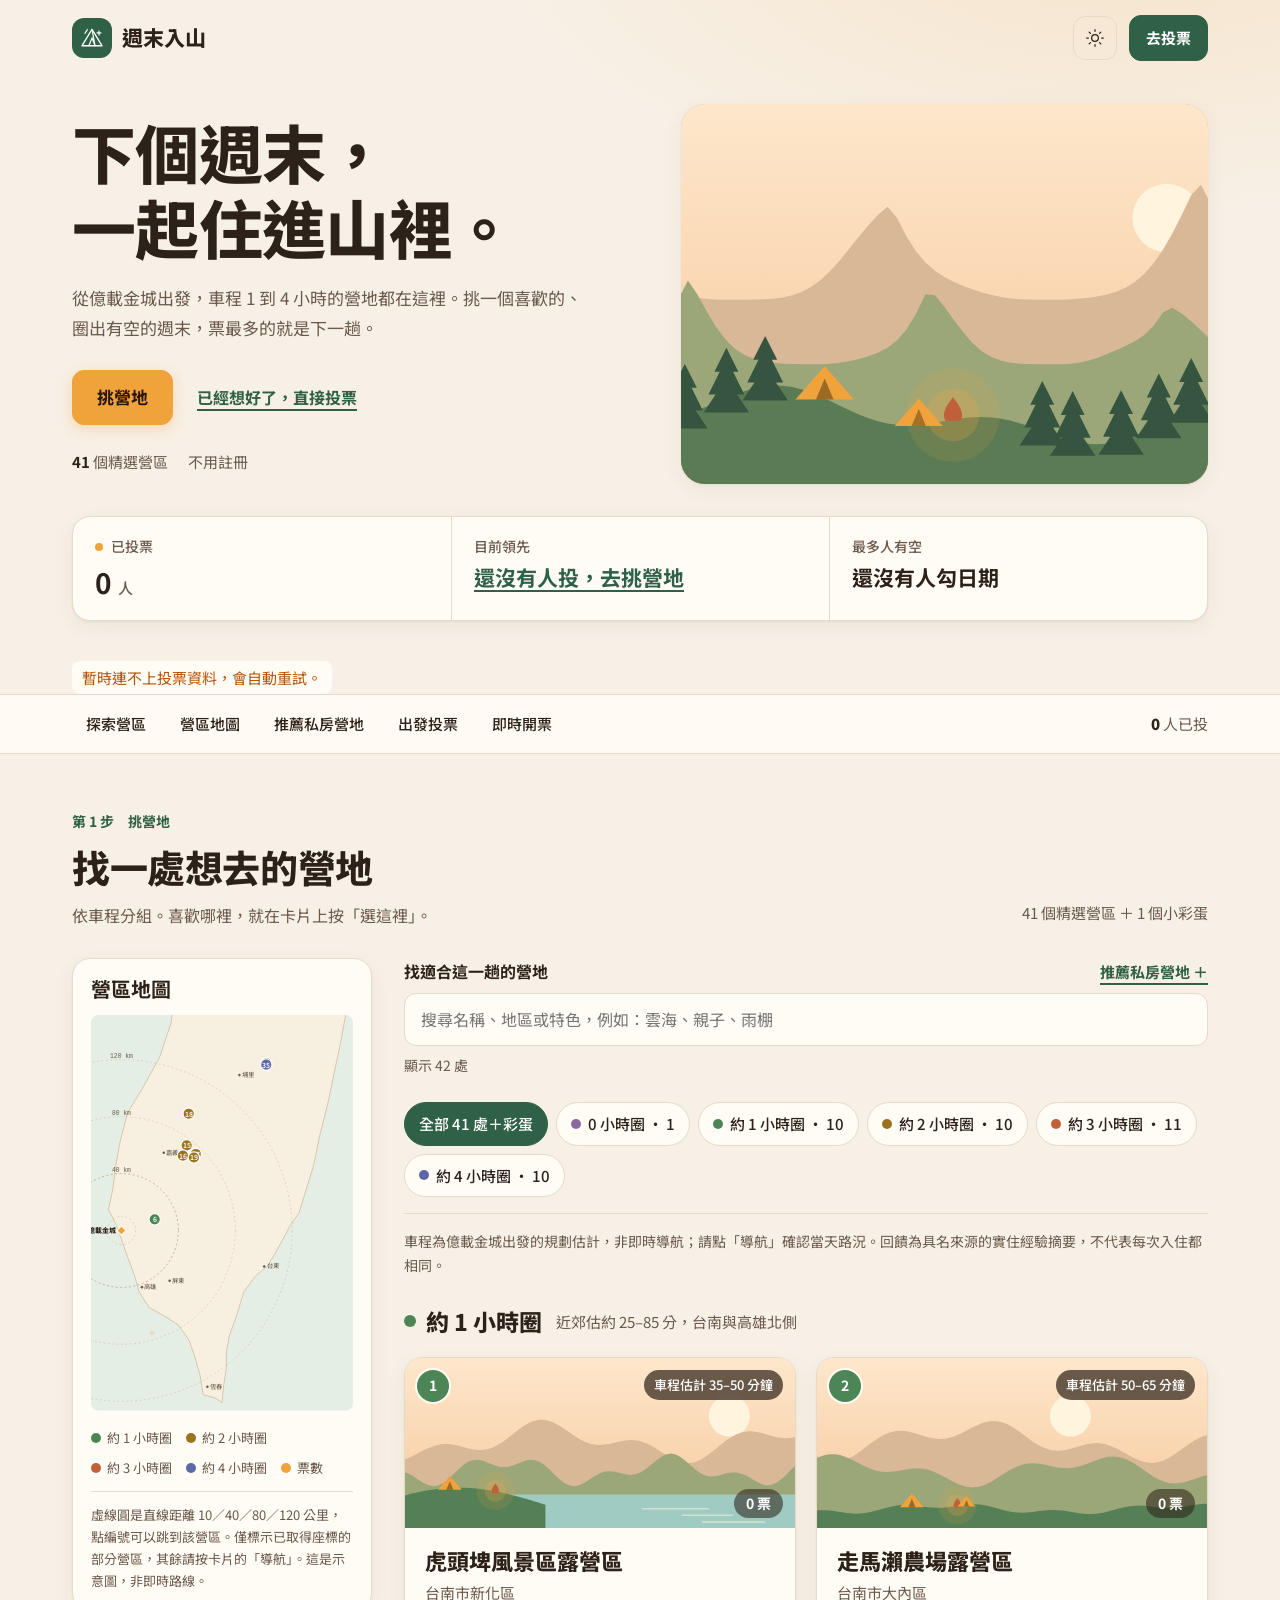
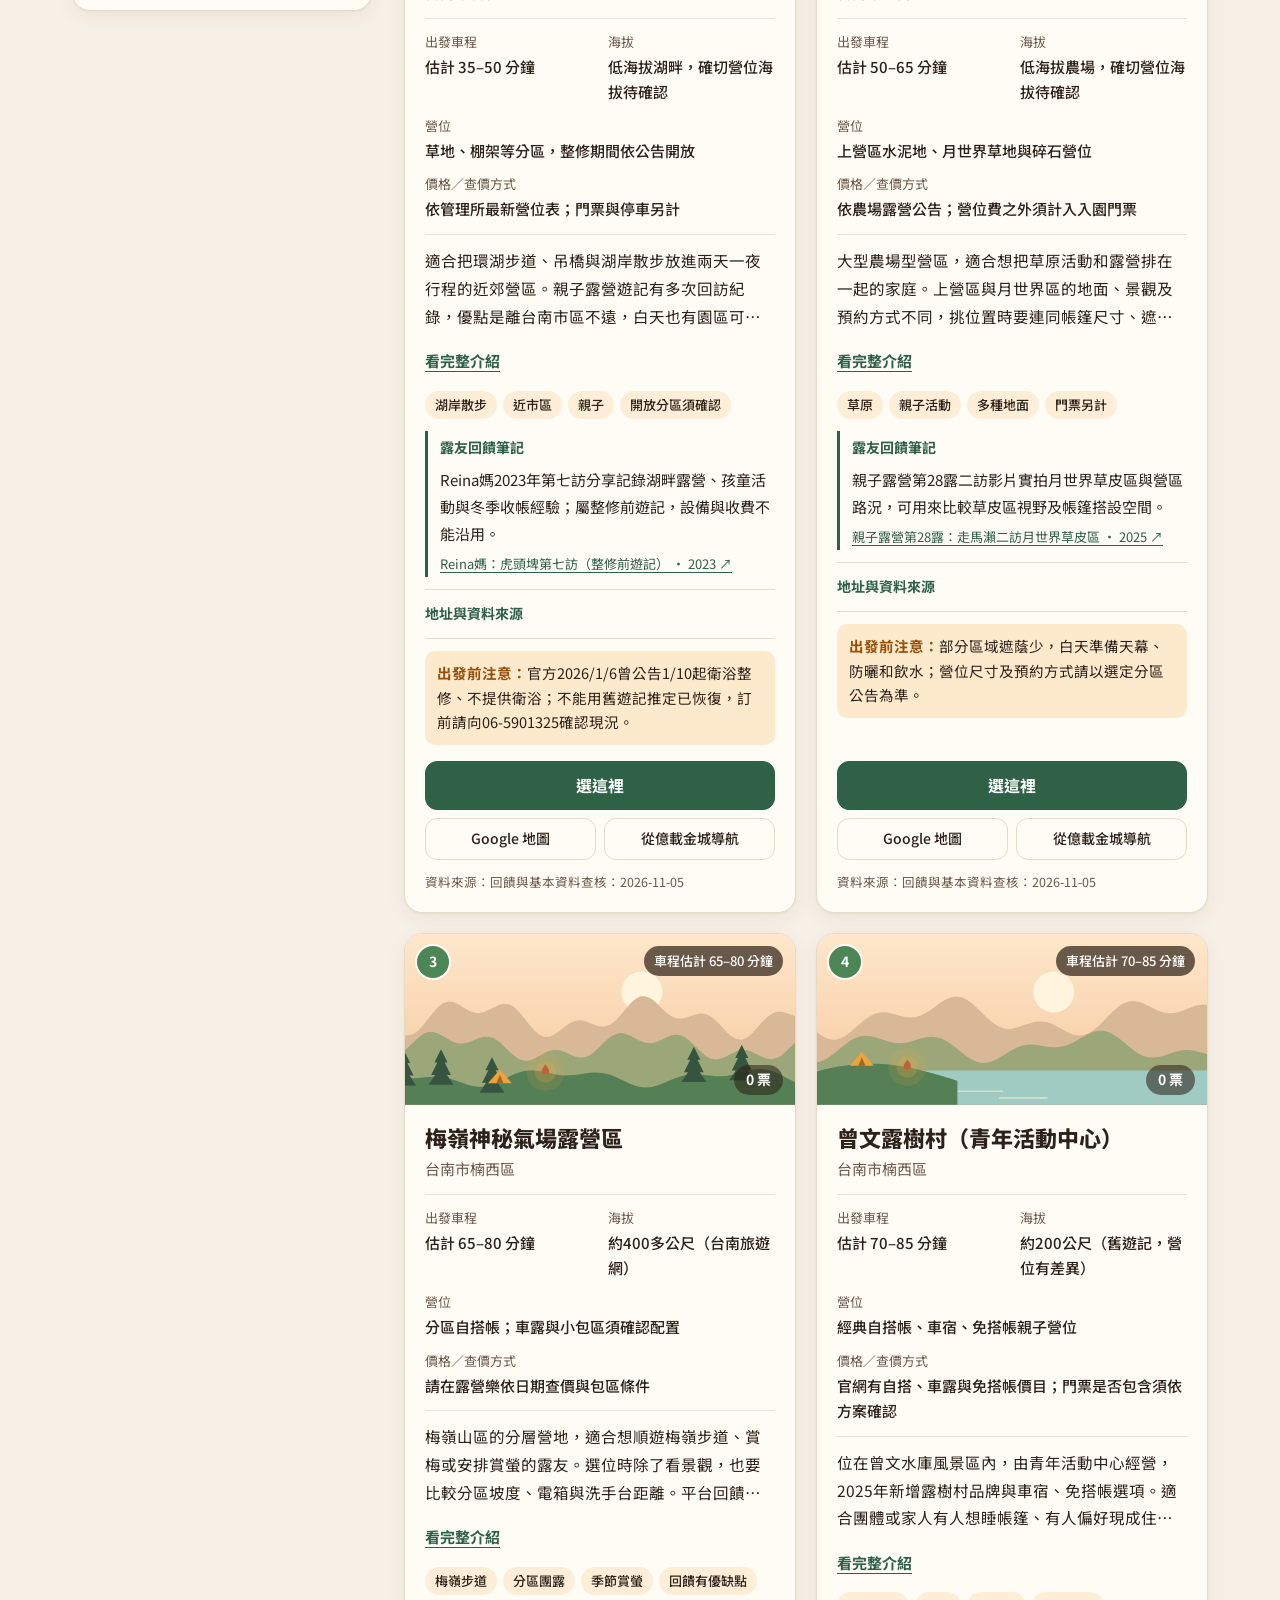
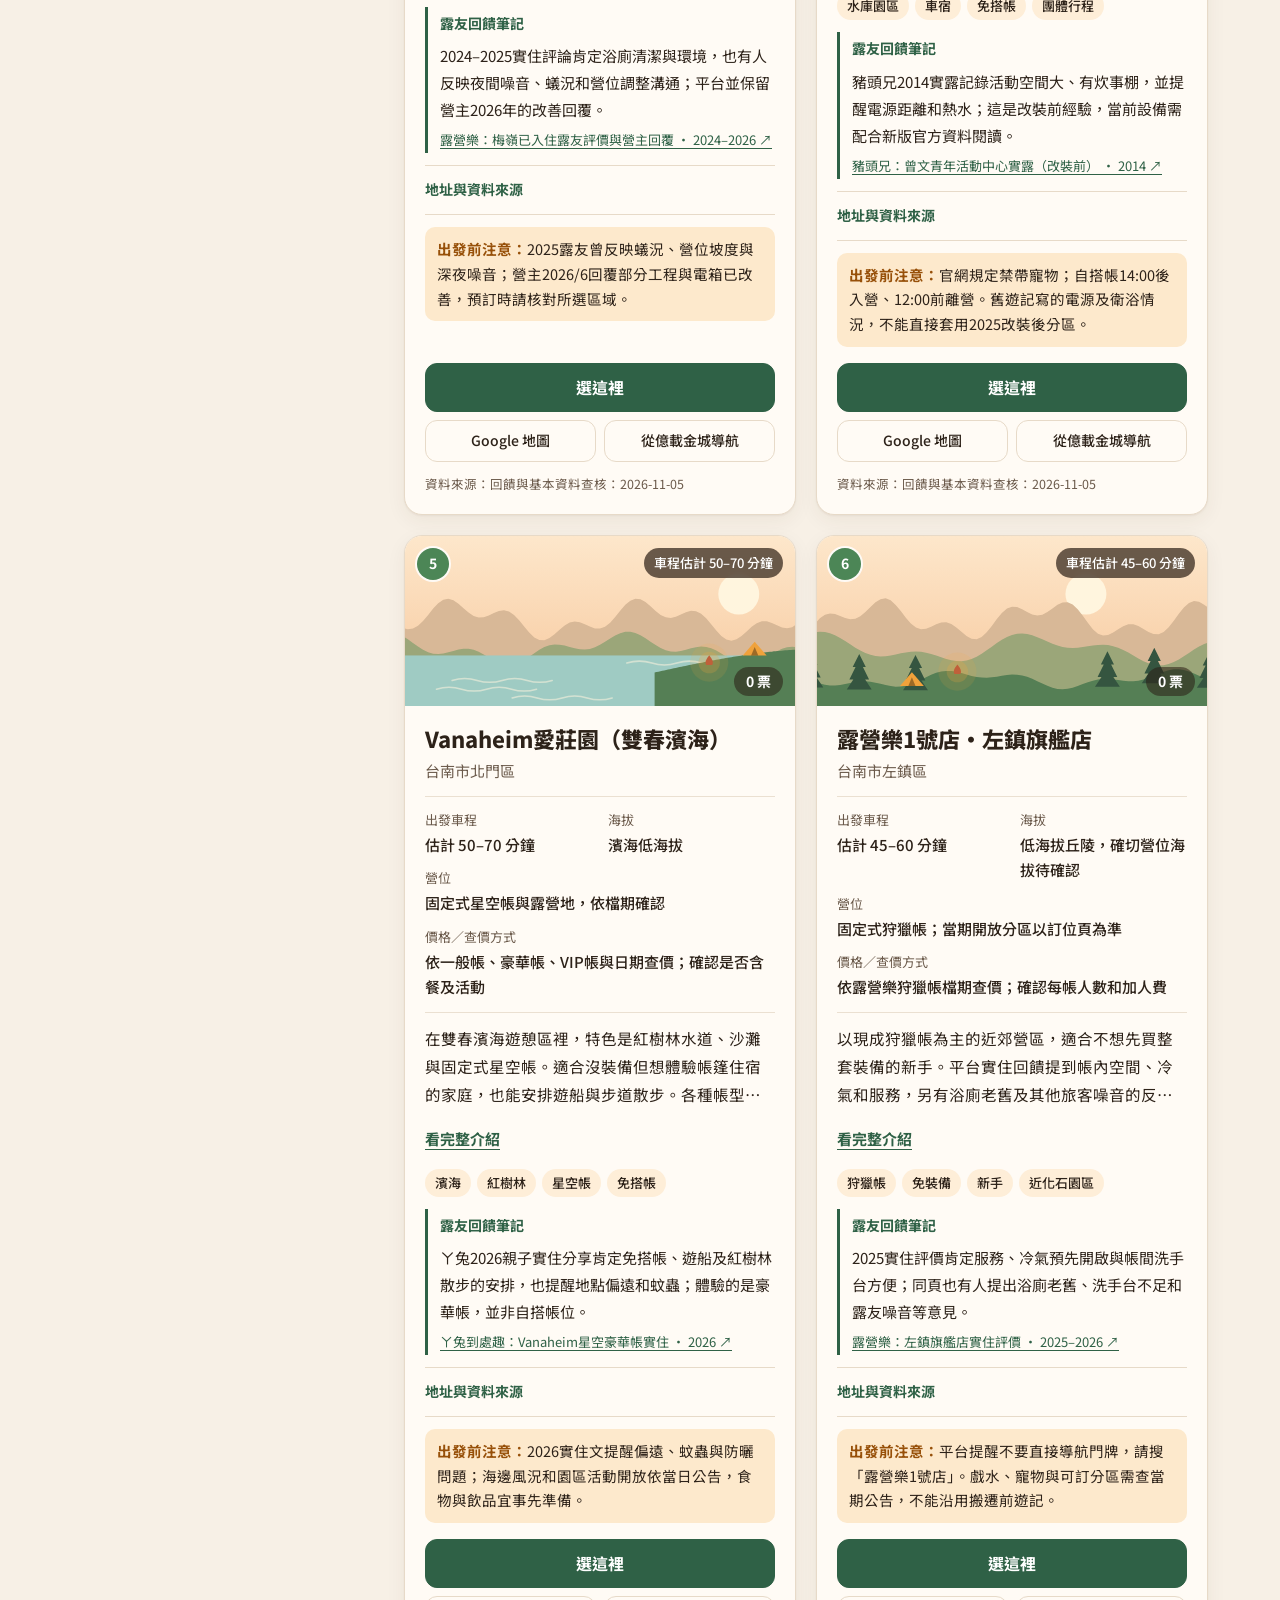
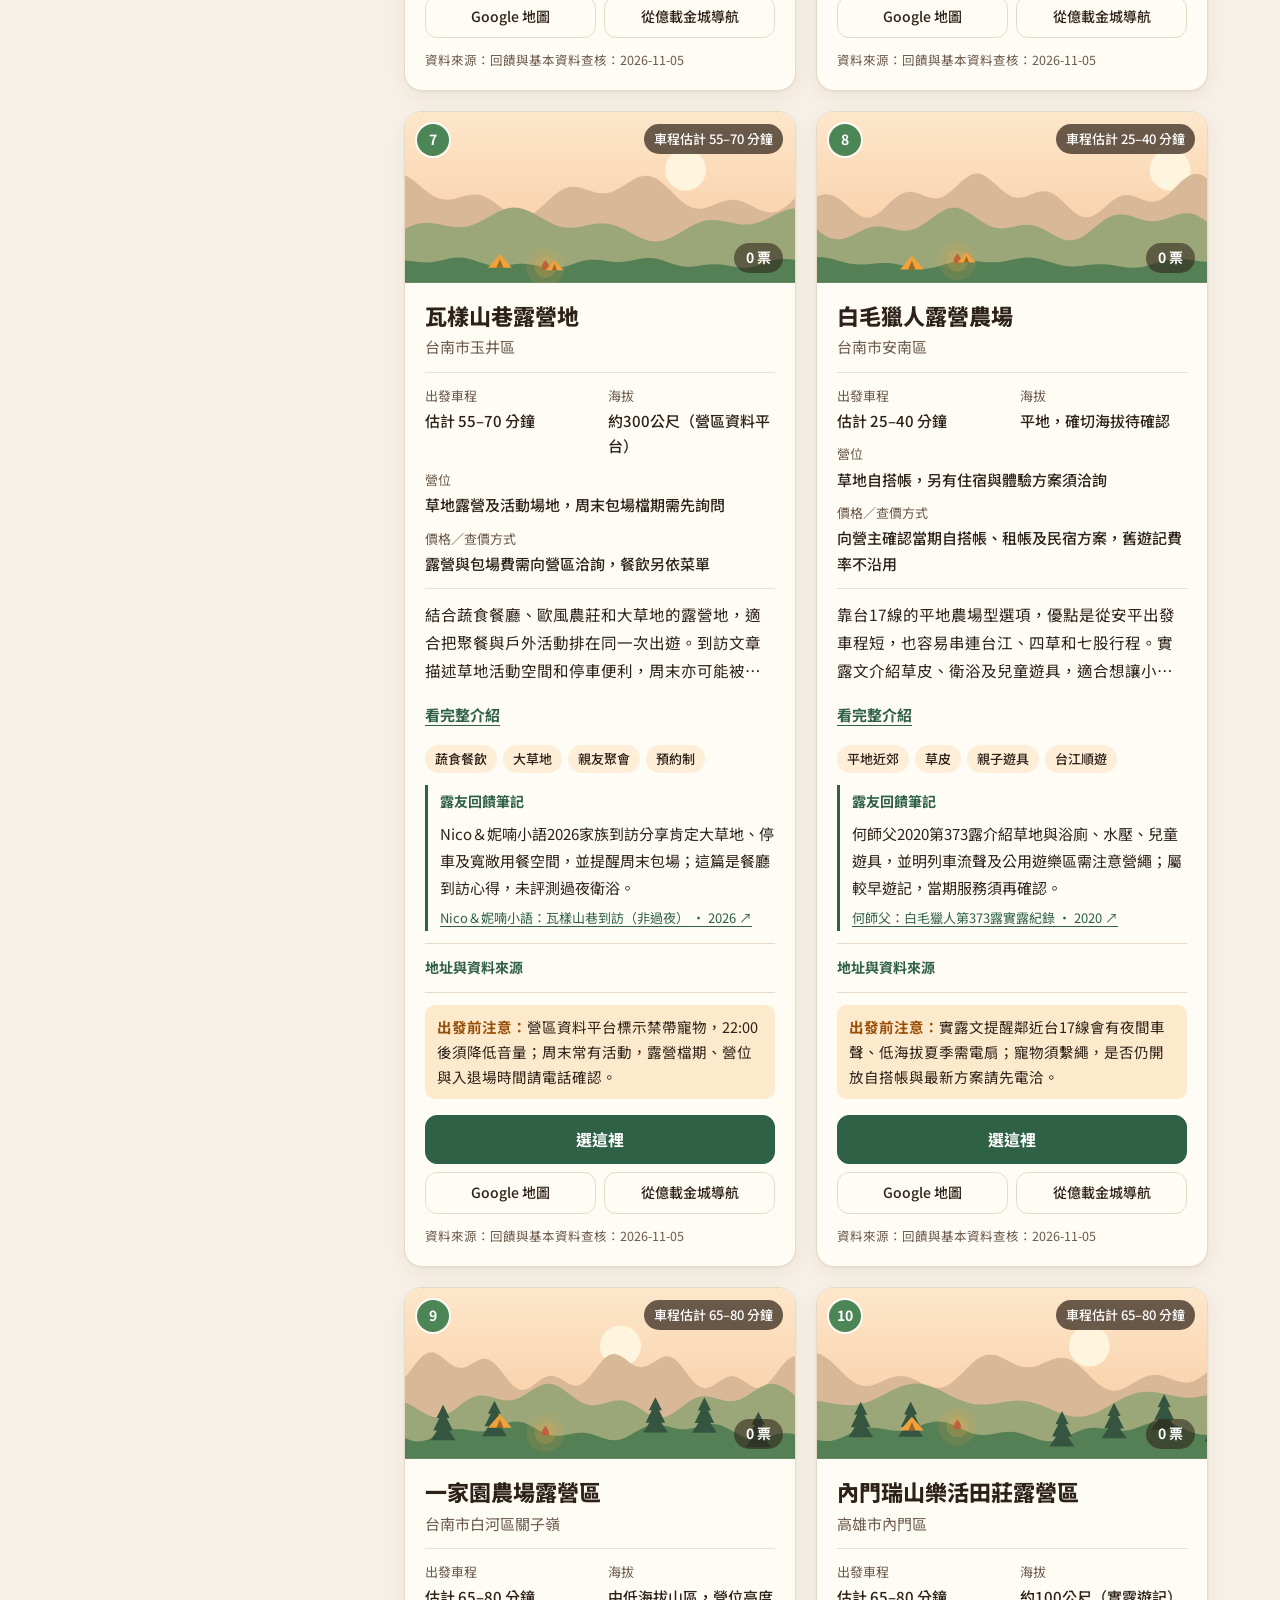
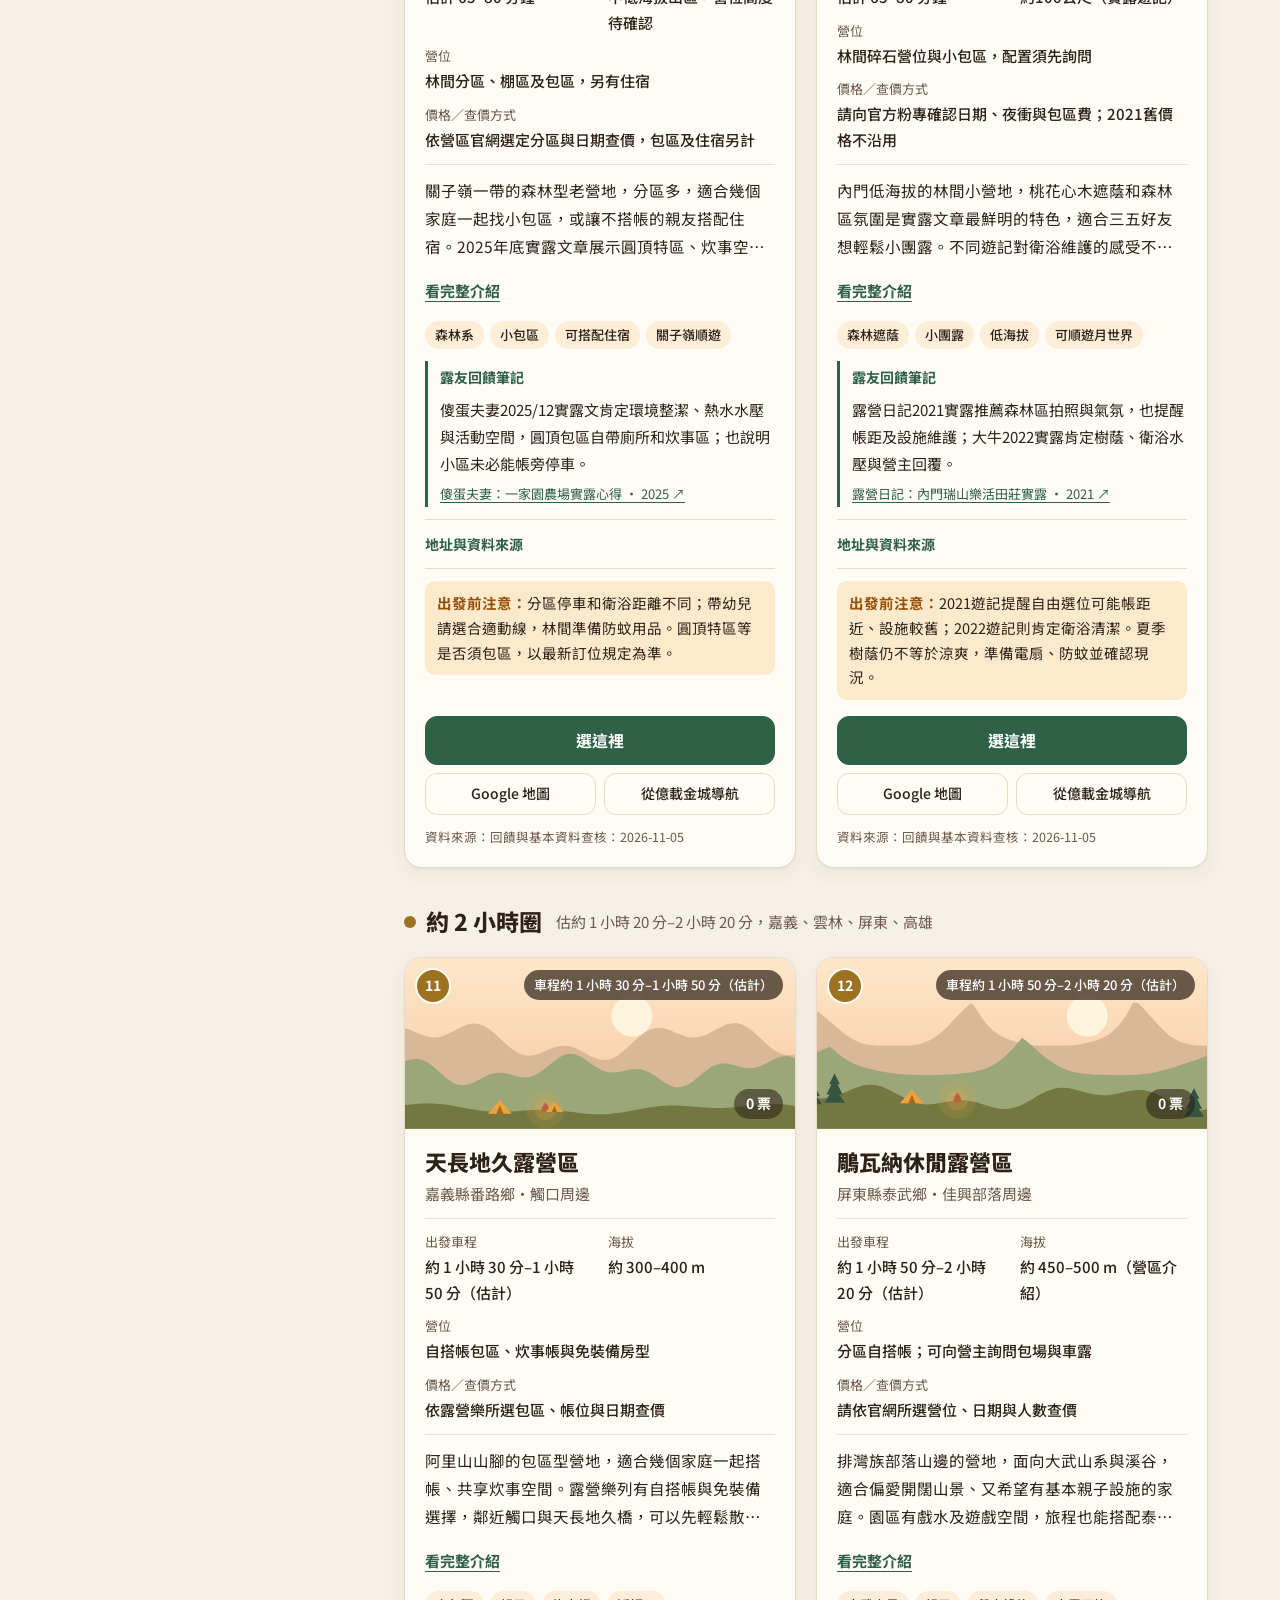
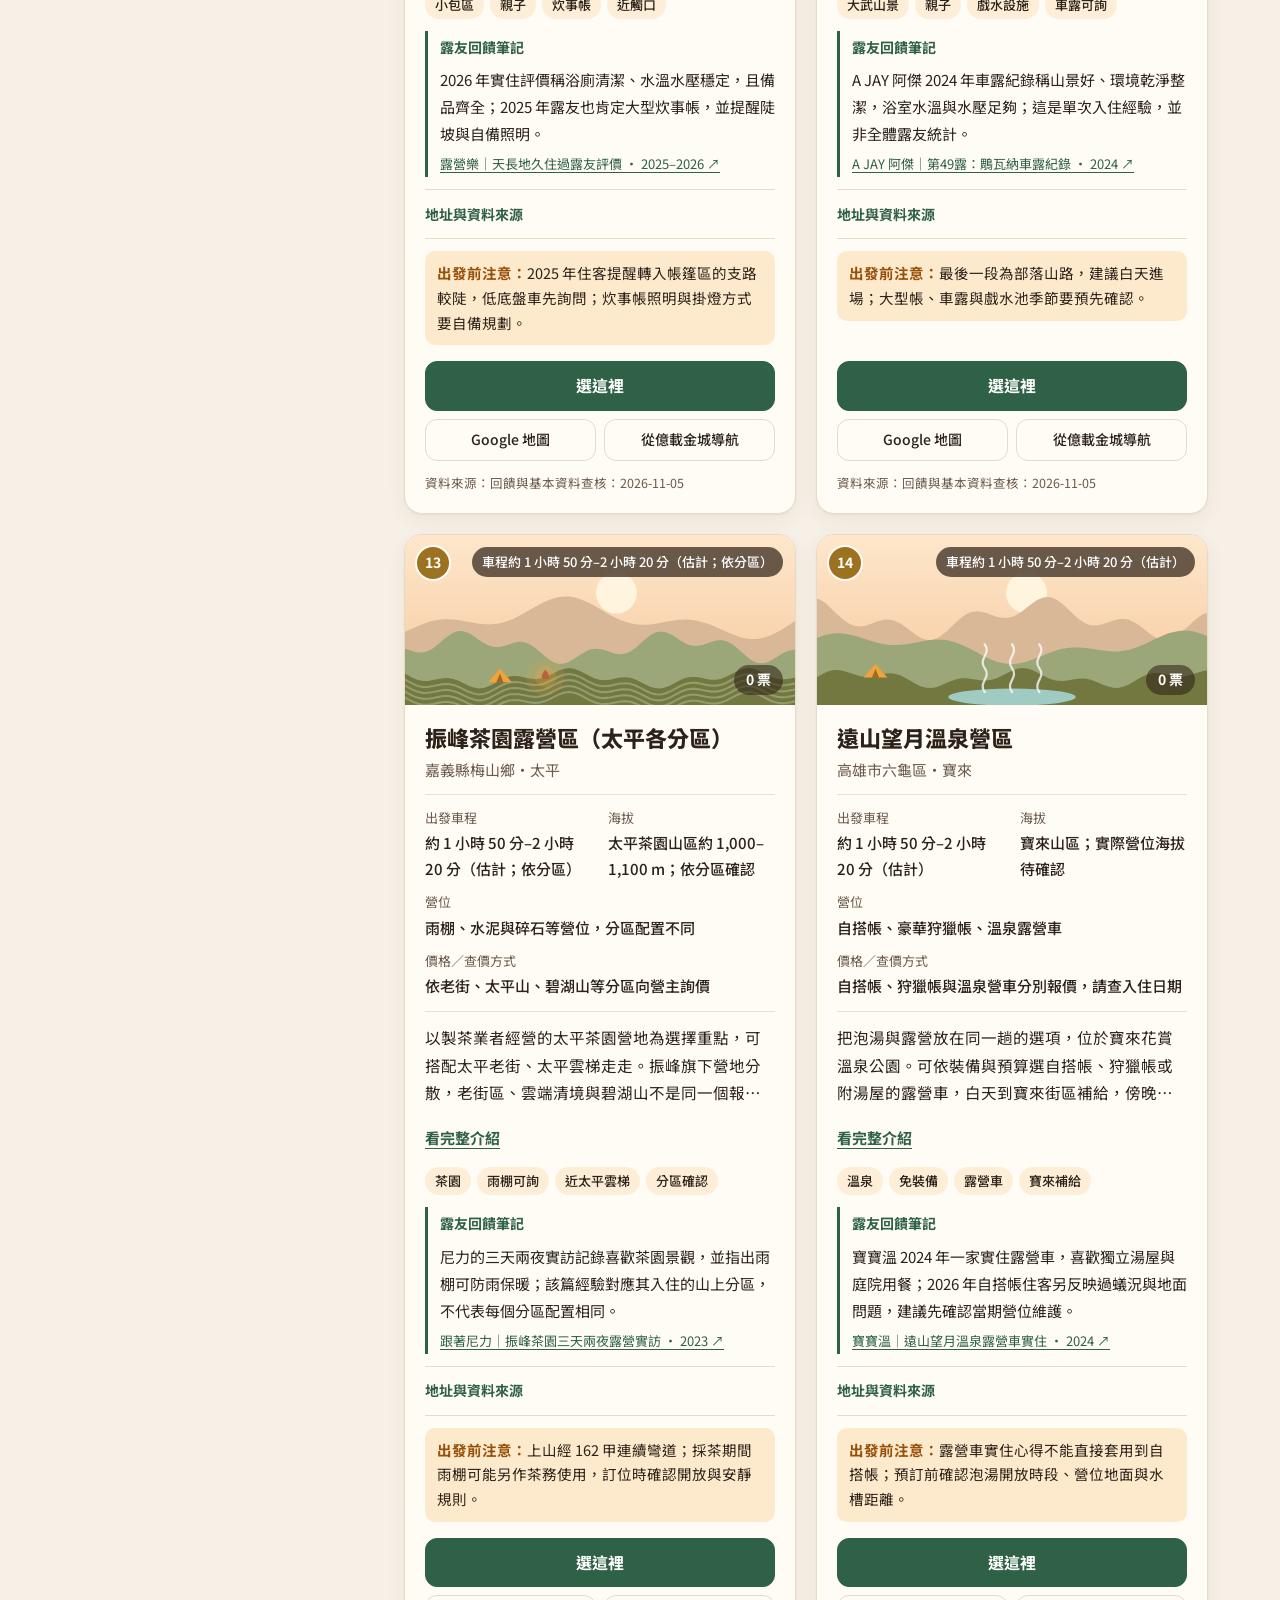
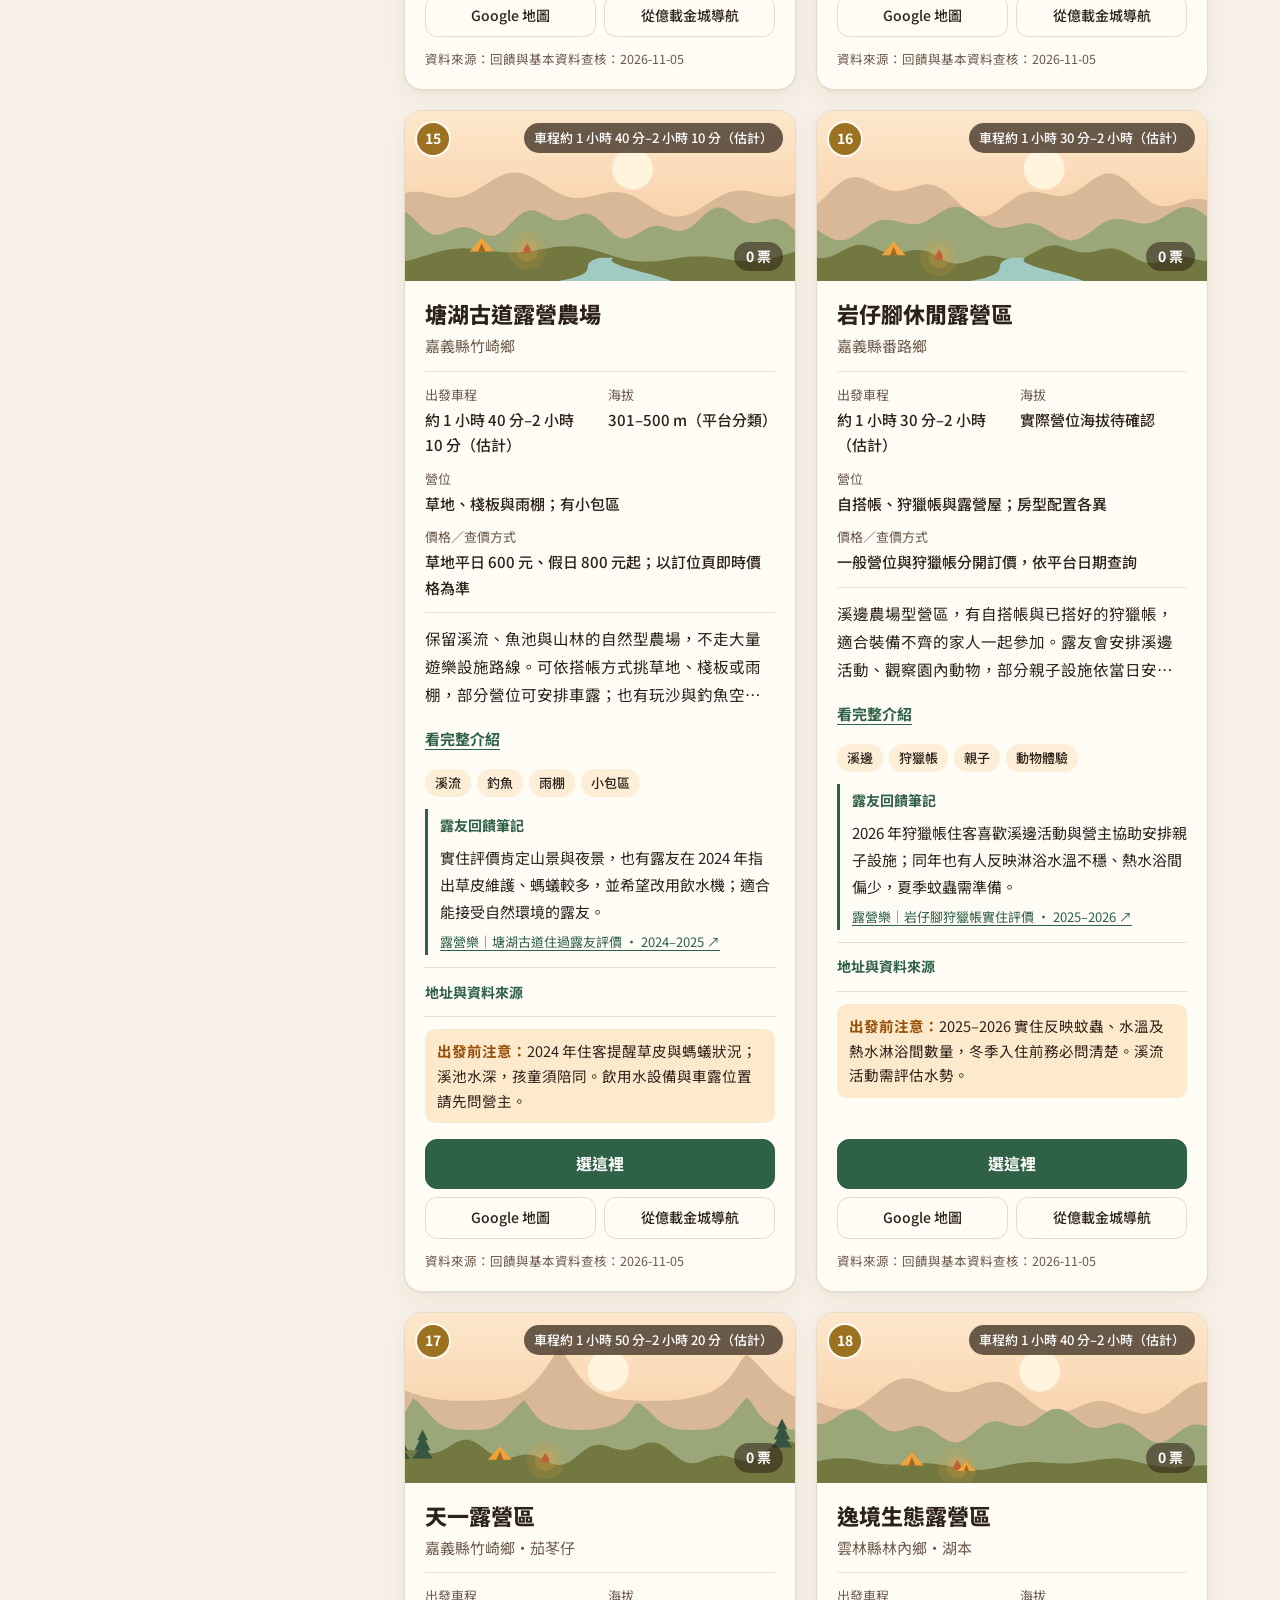
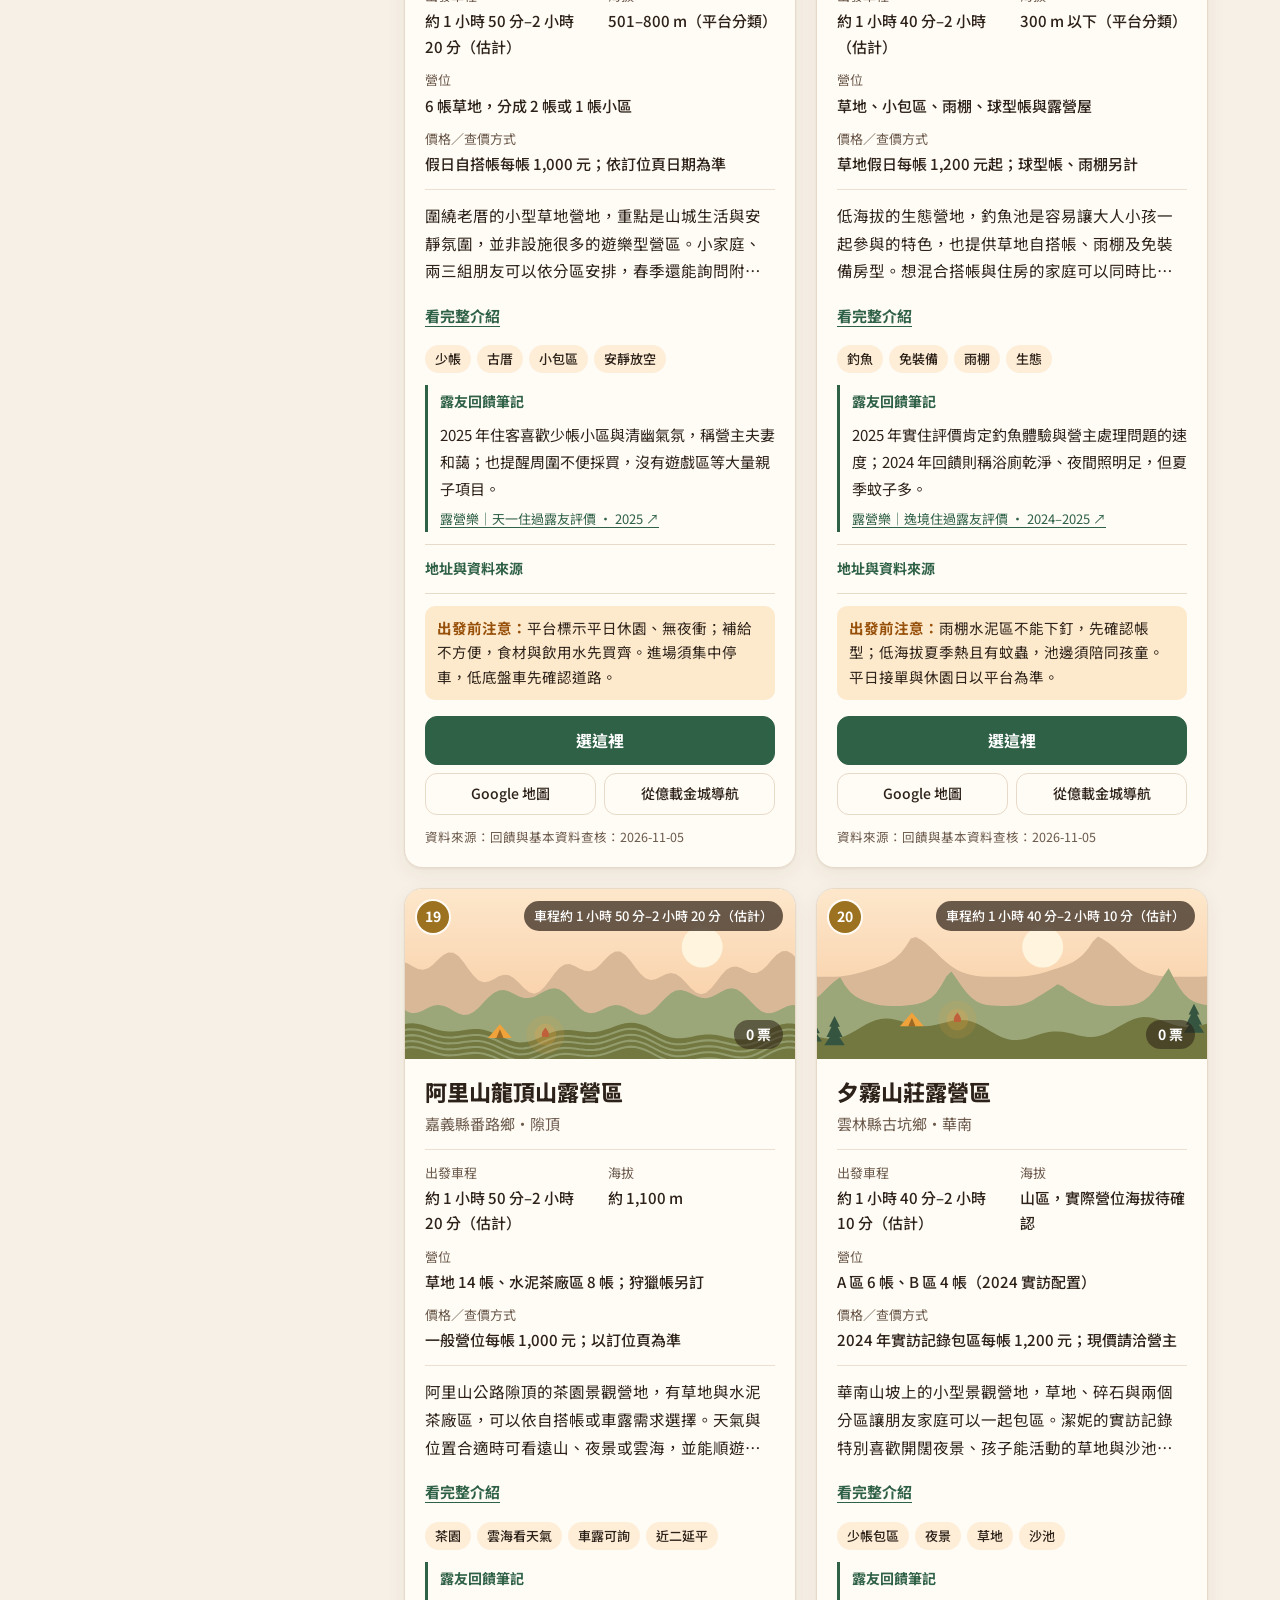
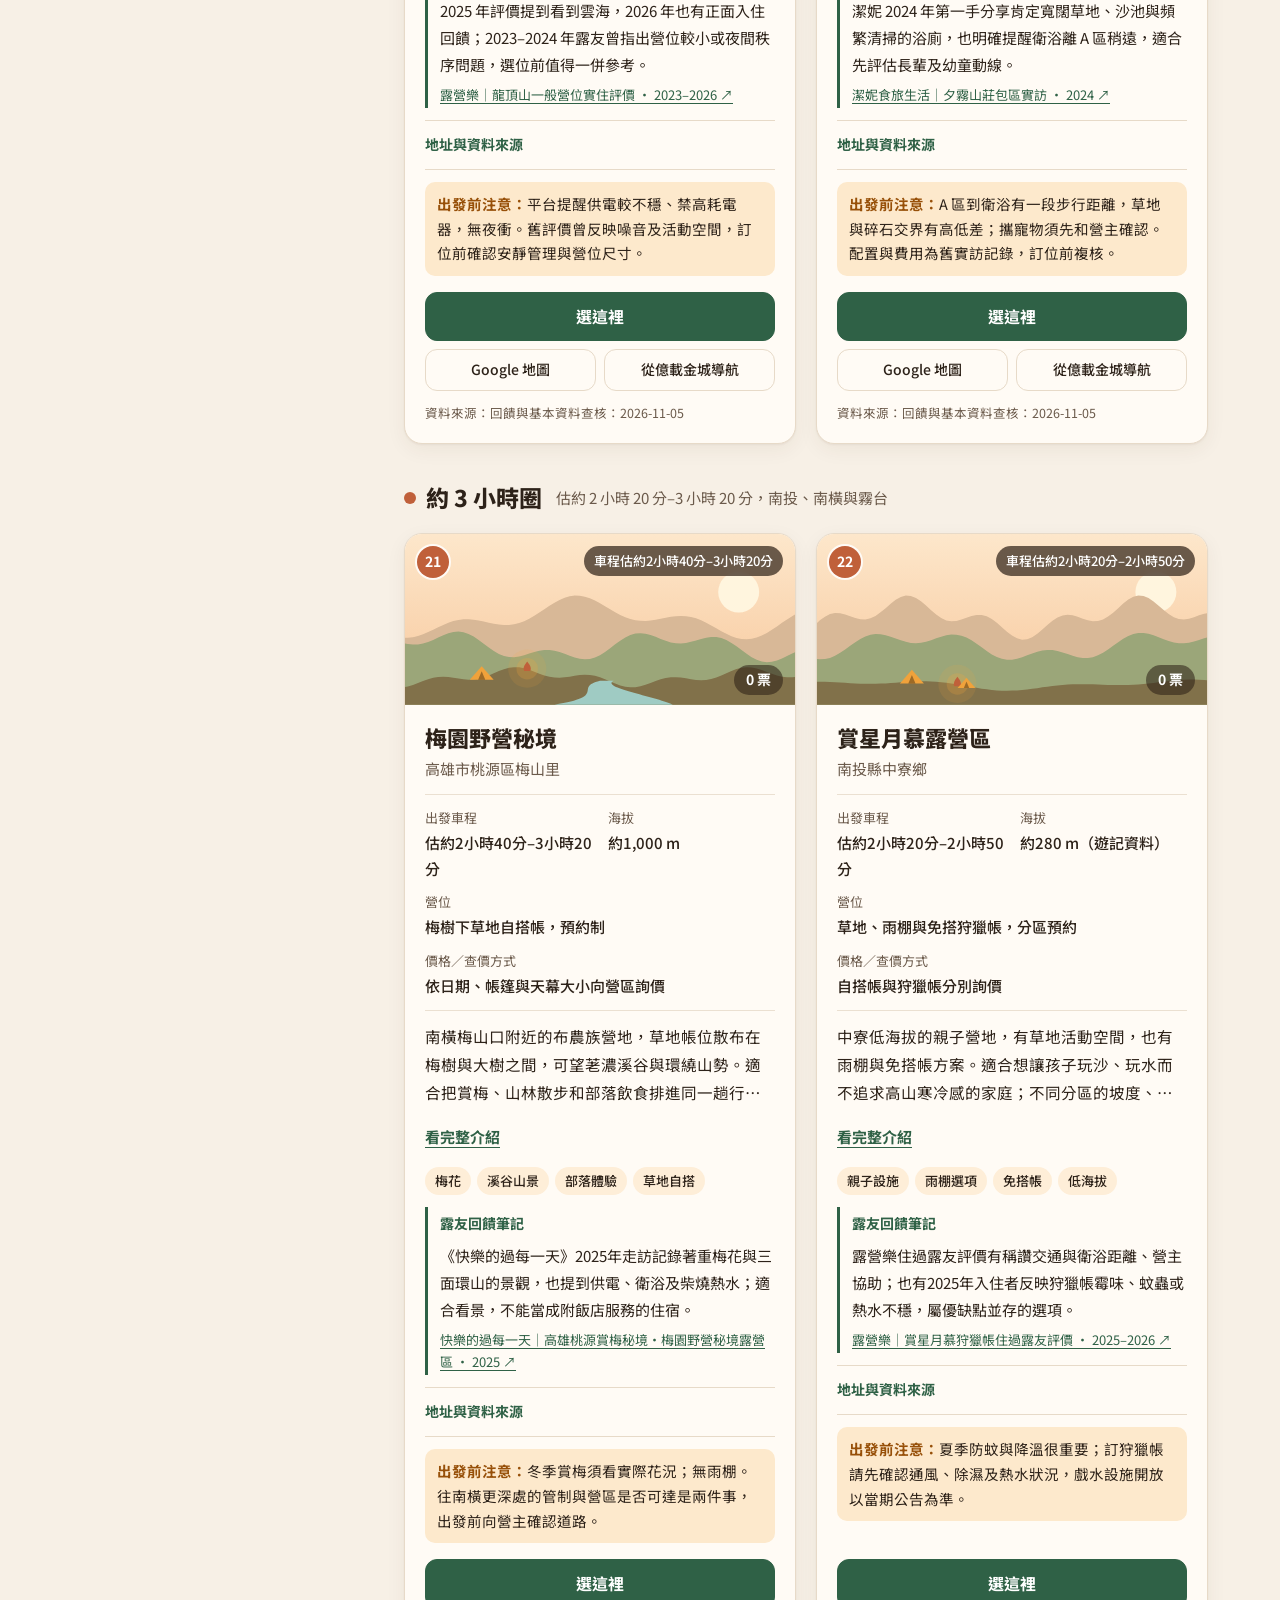
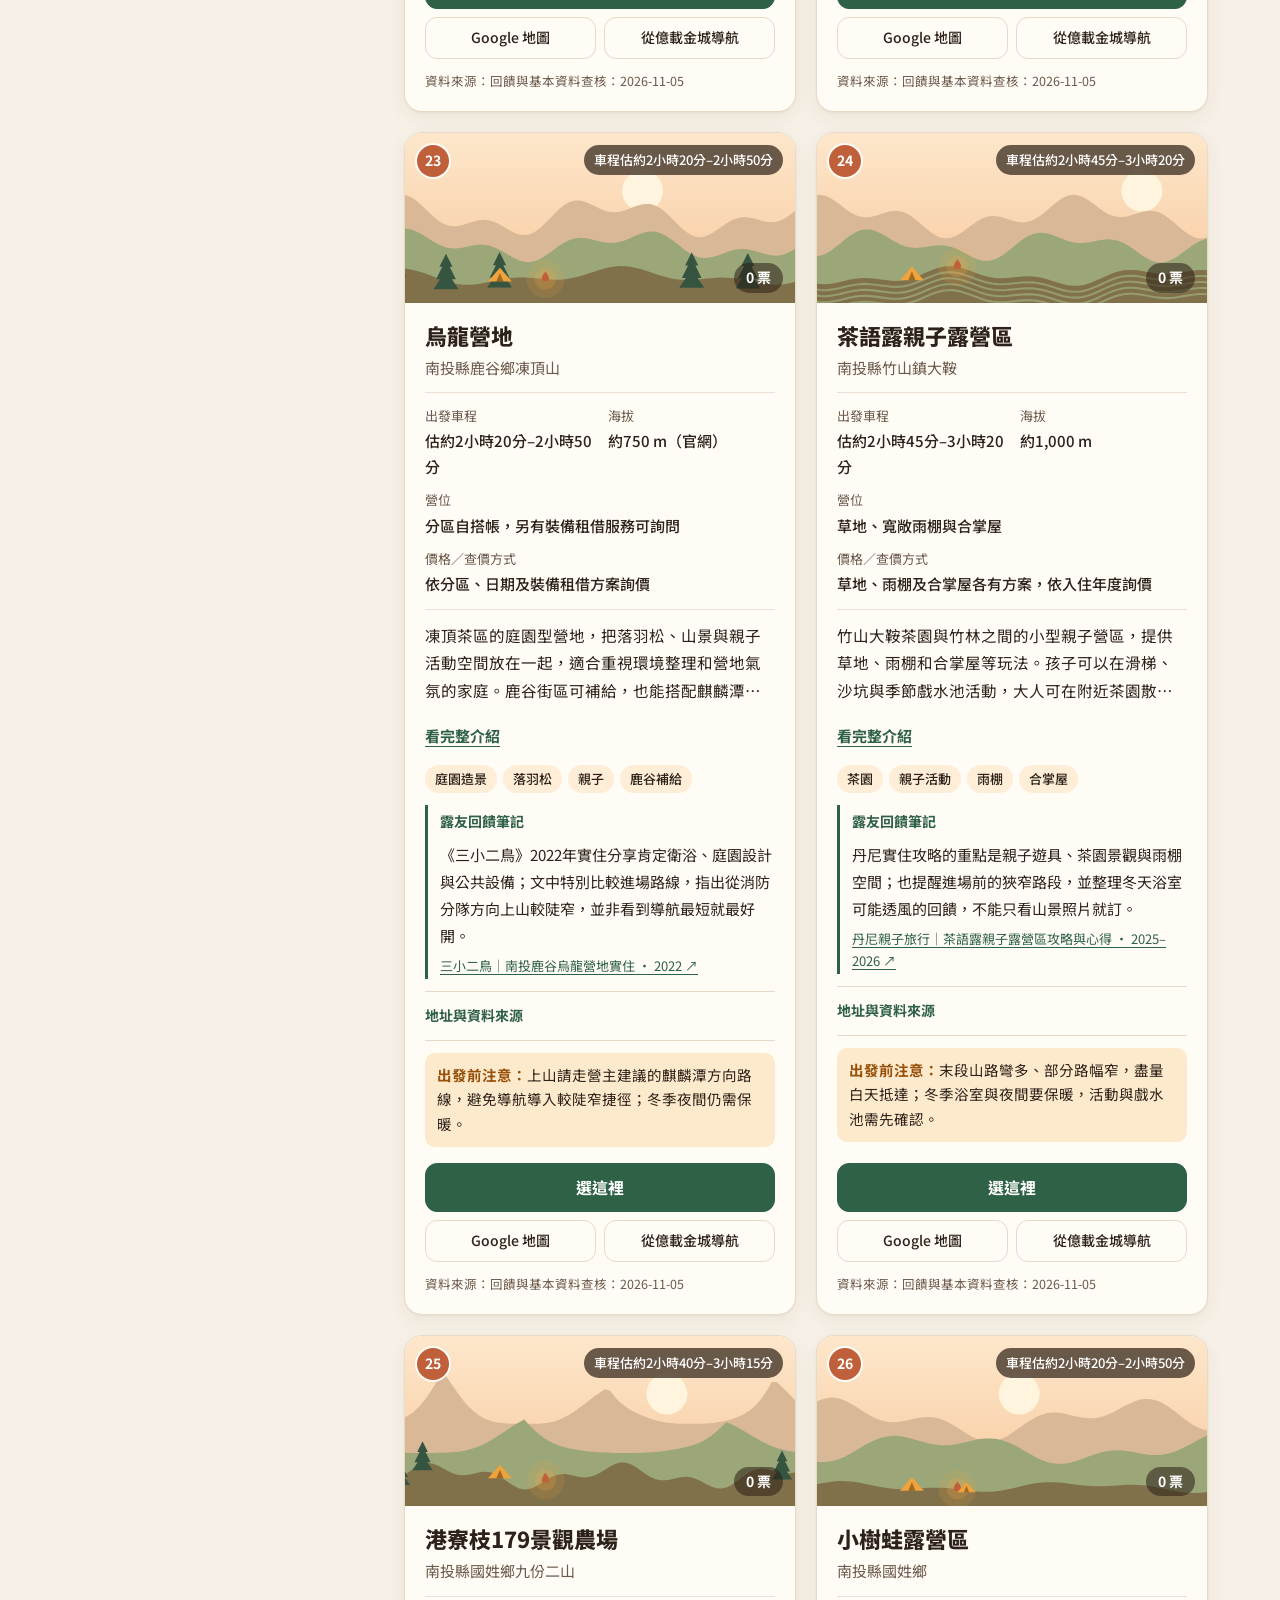
==== commit 000ec8df: "Warm up the visual palette: campfire-dusk colors, softer cards and shadows Co-Authored-By: Claude Op" ====
--- a/apps-script/Site.html
+++ b/apps-script/Site.html
@@ -9,7 +9,7 @@
 <meta property="og:title" content="億載金城露營投票：下一次露營去哪裡？">
 <meta property="og:description" content="41 個營區介紹、地圖和即時開票，打開就能投票，不用註冊。">
 <meta property="og:type" content="website">
-<meta name="theme-color" content="#f0f2ec">
+<meta name="theme-color" content="#f7f0e6">
 <script>
 try { const theme = localStorage.getItem('campvote.theme'); if (theme === 'light' || theme === 'dark') document.documentElement.dataset.theme = theme; } catch (e) { /* Use the system preference when storage is unavailable. */ }
 </script>
@@ -320,39 +320,49 @@
 /* Trailhead — visual layer for the voting app. Phone-first (about 70% of visits).
    One loud thing: heavy black headlines with a tent-amber call to action. Everything else stays quiet.
    Type floor: 12px for badges only; body copy 15–16px. */
+/* "Campfire dusk" palette (2026-11-05 v2): warm oat paper, sunset sky, pine green kept for nature,
+   the vote band is a warm campfire night instead of cold forest green. */
 :root {
-  --bg:#f0f2ec; --surface:#ffffff; --ink:#16241d; --muted:#4c5a51; --line:#d3dad1;
-  --accent:#1e5640; --accent-ink:#ffffff;
-  --flame:#f0a81c; --flame-ink:#1c1404; --flame-soft:#fbefd2; --flame-text:#8a5300;
-  --sky1:#d9e5e4; --sky2:#f3e2b8; --sun:#fff1c2;
-  --ridge3:#aebfa8; --ridge2:#7a9a7e; --ridge1:#3f6b50; --pine:#234a38;
-  --forest:#17342a; --forest-ink:#f3f6f1; --forest-muted:#c5d3c9;
-  --sea:#e1eae6; --land:#f2f1e6; --coast:#a5b49e; --ring:#7d907f;
-  --t0:#7d6390; --t1:#3f7a52; --t2:#8a6a1f; --t3:#b0532f; --t4:#56609a;
+  --bg:#f7f0e6; --surface:#fffbf5; --ink:#2d2219; --muted:#6b5a4b; --line:#e7dac8;
+  --accent:#2f6146; --accent-ink:#ffffff;
+  --flame:#f0a23b; --flame-ink:#2a1606; --flame-soft:#fde9cc; --flame-text:#975009;
+  --sky1:#fde7cb; --sky2:#f7c79b; --sun:#fff5de;
+  --ridge3:#d8b897; --ridge2:#9ba679; --ridge1:#5a7b54; --pine:#355540;
+  --water:#9fcbc3; --steam:#ffffff;
+  --forest:#2b2119; --forest-ink:#fbf3e7; --forest-muted:#dbc9b3;
+  --sea:#e5eee4; --land:#f7efe0; --coast:#cdbb98; --ring:#a8957a;
+  --t0:#8a6a9a; --t1:#4c8656; --t2:#9c7220; --t3:#c0603a; --t4:#5d68a4;
   --f-display:"Noto Sans TC","PingFang TC","Microsoft JhengHei",system-ui,sans-serif;
   --f-body:"Noto Sans TC","PingFang TC","Microsoft JhengHei",system-ui,sans-serif;
   --f-mono:var(--f-body);
-  --r:14px; --shadow:0 1px 2px rgb(22 36 29 / .06);
+  --r:18px;
+  --shadow:0 1px 2px rgb(74 46 20 / .05),0 6px 20px rgb(74 46 20 / .06);
+  --shadow-lift:0 2px 4px rgb(74 46 20 / .06),0 12px 28px rgb(74 46 20 / .10);
+  --glow:rgb(240 162 59 / .16);
 }
 @media (prefers-color-scheme: dark) {
   :root:not([data-theme="light"]) {
-    --bg:#111916; --surface:#19231e; --ink:#e7ece5; --muted:#aab6ae; --line:#2e3b34;
-    --accent:#8cc5a3; --accent-ink:#0d1a13;
-    --flame:#f2b53a; --flame-ink:#1c1404; --flame-soft:#3a2f15; --flame-text:#f4c766;
-    --sky1:#1f2f2c; --sky2:#5d6650; --sun:#f2dab0; --ridge3:#55705c; --ridge2:#3a5c47; --ridge1:#22432f; --pine:#132b20;
-    --forest:#0c1712; --forest-ink:#e7ece5; --forest-muted:#a9bcaf;
-    --sea:#1e302a; --land:#2e3a2f; --coast:#5f735c; --ring:#a4b39b;
-    --t0:#c3a7d4; --t1:#93c79e; --t2:#d9bd72; --t3:#e79b78; --t4:#a9b2e6;
+    --bg:#1a1511; --surface:#241d17; --ink:#f2e9dd; --muted:#c0ae9b; --line:#3b3129;
+    --accent:#9ed0ad; --accent-ink:#10201a;
+    --flame:#f4ae48; --flame-ink:#2a1606; --flame-soft:#3e2d18; --flame-text:#f6c877;
+    --sky1:#2a2233; --sky2:#6a4a3d; --sun:#f6d9a8; --ridge3:#5b4a46; --ridge2:#3d4539; --ridge1:#273627; --pine:#18251b;
+    --water:#2f5560; --steam:#d8cbb8;
+    --forest:#120e0b; --forest-ink:#f2e9dd; --forest-muted:#c6b5a1;
+    --sea:#22302c; --land:#302821; --coast:#6c5e4c; --ring:#b2a28c;
+    --t0:#c9aed8; --t1:#9bcfa5; --t2:#ddc078; --t3:#eaa07c; --t4:#adb5e8;
+    --shadow:0 1px 2px rgb(0 0 0 / .25); --shadow-lift:0 6px 20px rgb(0 0 0 / .35); --glow:rgb(244 174 72 / .10);
   }
 }
 :root[data-theme="dark"] {
-  --bg:#111916; --surface:#19231e; --ink:#e7ece5; --muted:#aab6ae; --line:#2e3b34;
-  --accent:#8cc5a3; --accent-ink:#0d1a13;
-  --flame:#f2b53a; --flame-ink:#1c1404; --flame-soft:#3a2f15; --flame-text:#f4c766;
-  --sky1:#1f2f2c; --sky2:#5d6650; --sun:#f2dab0; --ridge3:#55705c; --ridge2:#3a5c47; --ridge1:#22432f; --pine:#132b20;
-  --forest:#0c1712; --forest-ink:#e7ece5; --forest-muted:#a9bcaf;
-  --sea:#1e302a; --land:#2e3a2f; --coast:#5f735c; --ring:#a4b39b;
-  --t0:#c3a7d4; --t1:#93c79e; --t2:#d9bd72; --t3:#e79b78; --t4:#a9b2e6;
+  --bg:#1a1511; --surface:#241d17; --ink:#f2e9dd; --muted:#c0ae9b; --line:#3b3129;
+  --accent:#9ed0ad; --accent-ink:#10201a;
+  --flame:#f4ae48; --flame-ink:#2a1606; --flame-soft:#3e2d18; --flame-text:#f6c877;
+  --sky1:#2a2233; --sky2:#6a4a3d; --sun:#f6d9a8; --ridge3:#5b4a46; --ridge2:#3d4539; --ridge1:#273627; --pine:#18251b;
+  --water:#2f5560; --steam:#d8cbb8;
+  --forest:#120e0b; --forest-ink:#f2e9dd; --forest-muted:#c6b5a1;
+  --sea:#22302c; --land:#302821; --coast:#6c5e4c; --ring:#b2a28c;
+  --t0:#c9aed8; --t1:#9bcfa5; --t2:#ddc078; --t3:#eaa07c; --t4:#adb5e8;
+  --shadow:0 1px 2px rgb(0 0 0 / .25); --shadow-lift:0 6px 20px rgb(0 0 0 / .35); --glow:rgb(244 174 72 / .10);
 }
 
 /* ---------- base ---------- */
@@ -583,6 +593,38 @@
 .tabbar a.on { color:var(--accent); font-weight:700; }
 .tabbar .badge { color:var(--flame-ink); font-family:var(--f-body); font-weight:700; font-size:12px; }
 
+/* ---------- warmth layer (v2) ----------
+   Softer edges, warm shadows instead of hard outlines, a faint sunset glow behind the hero
+   and a campfire glow in the vote band. Weight 800 instead of 900 so headlines feel friendlier. */
+body { background:radial-gradient(900px 420px at 88% -80px,var(--glow),transparent 70%),var(--bg); background-color:var(--bg); color:var(--ink); }
+.hero h1 { font-weight:800; letter-spacing:-.01em; }
+.section-intro h2,.results-heading h2,.proposal-heading h2,.vote h2 { font-weight:800; }
+.card h3,.tier-h .ring,.leadcard .name,.community-heading h3,.panel h3,.brand,.footer-brand > span:first-child { font-weight:800; }
+.brand-mark { border-radius:12px; }
+.btn,.theme-toggle,.search-row input,.propose input,.propose textarea,.step select,.step input[type=text] { border-radius:12px; }
+.btn.hot { box-shadow:0 4px 14px rgb(240 162 59 / .32); }
+.btn.hot:hover { box-shadow:0 6px 18px rgb(240 162 59 / .40); }
+.landscape-frame { border-radius:24px; box-shadow:var(--shadow); }
+.board,.mapcard,.panel,.proposal-section .propose,.card { border:1px solid var(--line); box-shadow:var(--shadow); }
+.stat + .stat { border-left-width:1px; }
+.card { transition:box-shadow .2s,border-color .2s; }
+.card:hover { border-color:var(--line); box-shadow:var(--shadow-lift); }
+.card.hot { border-color:color-mix(in srgb,var(--accent) 55%,var(--line)); }
+.card.picked { border-color:var(--flame); box-shadow:0 0 0 2px var(--flame),var(--shadow-lift); }
+.chip { border-width:1px; }
+.chip:not([aria-pressed="true"]):hover { background:var(--flame-soft); border-color:var(--flame); }
+.tag { background:color-mix(in srgb,var(--flame-soft) 70%,var(--surface)); }
+.drive { background:rgb(43 30 20 / .70); }
+.vc[data-zero="1"] { background:rgb(43 30 20 / .55); }
+.facts { border-color:color-mix(in srgb,var(--line) 80%,transparent); }
+.import-preview { border-width:1px; border-radius:16px; }
+.band { background:radial-gradient(700px 380px at 12% 0%,rgb(244 168 72 / .20),transparent 70%),radial-gradient(520px 300px at 95% 100%,rgb(200 96 58 / .14),transparent 70%),var(--forest); }
+.step { border-radius:16px; background:rgb(255 240 220 / .05); border-color:rgb(255 236 210 / .14); }
+.dateopt { border-radius:12px; }
+.heat .cell { border-radius:12px; }
+.gobar { border-radius:16px; box-shadow:var(--shadow-lift); }
+.tabbar { background:color-mix(in srgb,var(--surface) 94%,transparent); backdrop-filter:blur(10px); -webkit-backdrop-filter:blur(10px); }
+
 /* ---------- tablet ---------- */
 @media (min-width:761px) and (max-width:1050px) {
   .wrap { padding-inline:28px; }
@@ -679,7 +721,7 @@
   [data-device="mobile"] .footer-brand { align-items:flex-start; flex-direction:column; gap:6px; padding-block:20px; }
   [data-device="mobile"] .foot { padding-bottom:28px; }
 
-  [data-device="mobile"] .tabbar { grid-template-columns:repeat(5,minmax(0,1fr)); box-shadow:0 -4px 20px rgb(22 36 29 / .06); }
+  [data-device="mobile"] .tabbar { grid-template-columns:repeat(5,minmax(0,1fr)); box-shadow:0 -4px 20px rgb(74 46 20 / .08); }
   [data-device="mobile"] .tabbar a.on::before { content:""; position:absolute; top:-6px; width:24px; height:3px; border-radius:2px; background:var(--accent); }
 }
 
@@ -2448,7 +2490,7 @@
   themeToggle.setAttribute('aria-label', dark ? '切換為淺色模式' : '切換為深色模式');
   themeToggle.title = dark ? '切換為淺色模式' : '切換為深色模式';
   const themeMeta = document.querySelector('meta[name="theme-color"]');
-  if (themeMeta) themeMeta.content = dark ? '#151e18' : '#f7f6f0';
+  if (themeMeta) themeMeta.content = dark ? '#1a1511' : '#f7f0e6';
 }
 themeToggle.addEventListener('click', () => {
   const current = document.documentElement.dataset.theme || (darkPreference.matches ? 'dark' : 'light');
